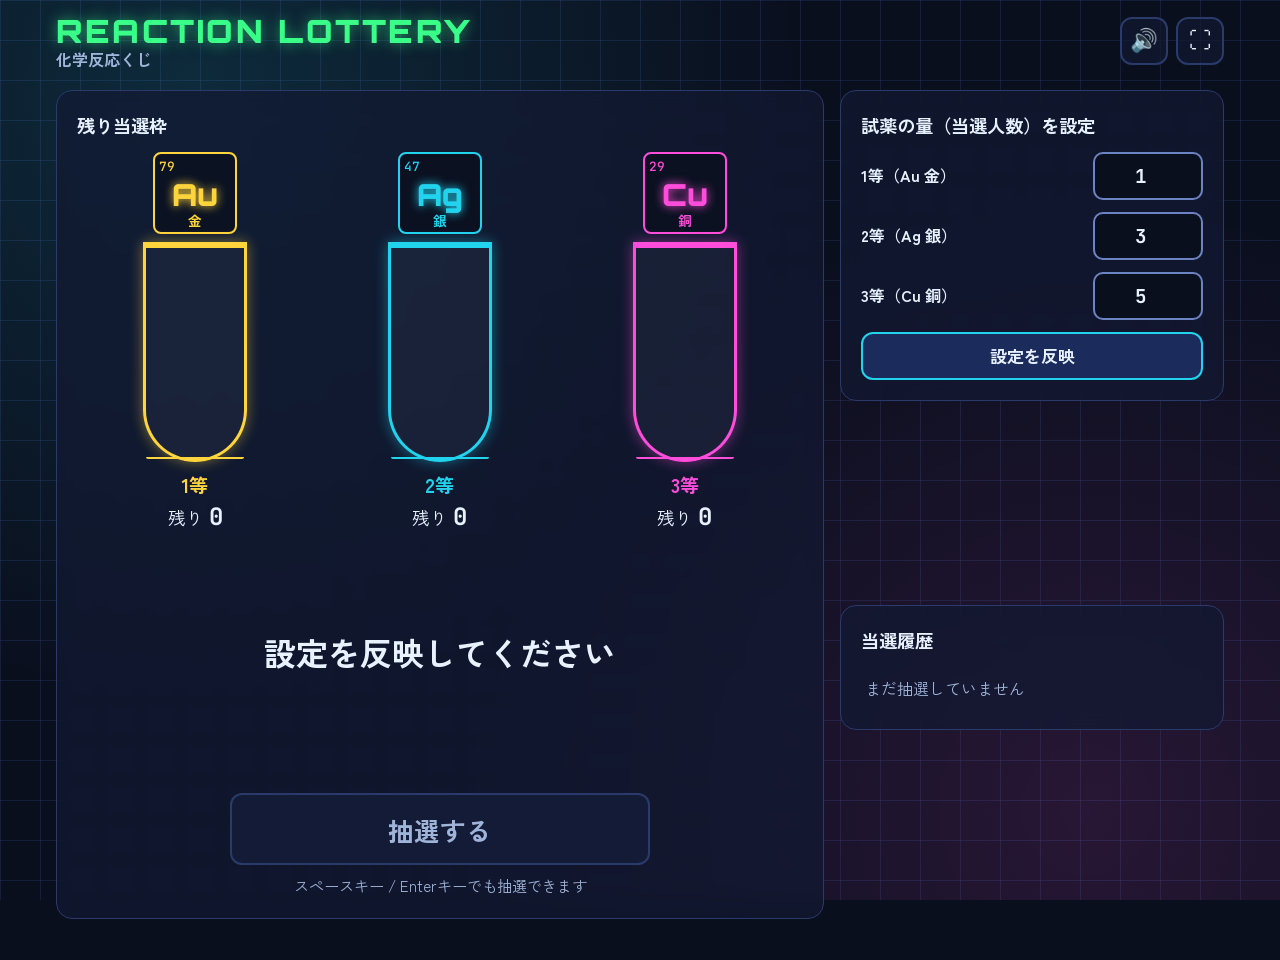
==== lottery-app/index.html @ c06934f8 "Chemical theme: bingo, lottery and quiz apps Co-Authored-By: Claude Opus 5.5 (1M context) <noreply@a" ====
<!DOCTYPE html>
<html lang="ja">
<head>
  <meta charset="UTF-8">
  <meta name="viewport" content="width=device-width, initial-scale=1">
  <title>REACTION LOTTERY | 化学反応くじ</title>
  <link rel="preconnect" href="https://fonts.googleapis.com">
  <link rel="stylesheet" href="https://fonts.googleapis.com/css2?family=JetBrains+Mono:wght@500;700&family=Orbitron:wght@700;900&family=Zen+Kaku+Gothic+New:wght@400;700&display=swap">
  <link rel="stylesheet" href="style.css">
</head>
<body>
  <!-- 背景の泡（CSSのみ） -->
  <div class="bg" aria-hidden="true">
    <span style="left:8%;--s:26px;--d:14s;--w:0s"></span><span style="left:22%;--s:14px;--d:11s;--w:-4s"></span>
    <span style="left:38%;--s:34px;--d:18s;--w:-9s"></span><span style="left:55%;--s:18px;--d:12s;--w:-2s"></span>
    <span style="left:70%;--s:30px;--d:16s;--w:-7s"></span><span style="left:84%;--s:12px;--d:10s;--w:-5s"></span>
    <span style="left:93%;--s:22px;--d:15s;--w:-11s"></span>
  </div>
  <canvas id="fx" aria-hidden="true"></canvas>
  <div id="flash" aria-hidden="true"></div>

  <header class="top">
    <h1><span class="en">REACTION LOTTERY</span><span class="ja">化学反応くじ</span></h1>
    <div class="tools">
      <button type="button" id="muteBtn" class="icon-btn" aria-pressed="false" aria-label="効果音をミュートする">🔊</button>
      <button type="button" id="fsBtn" class="icon-btn" aria-label="全画面表示に切り替える">⛶</button>
    </div>
  </header>

  <main id="main">
    <section class="panel config" aria-labelledby="cfgTitle">
      <h2 id="cfgTitle">試薬の量（当選人数）を設定</h2>
      <div class="row"><label for="firstCount">1等（Au 金）</label><input type="number" id="firstCount" value="1" min="0" inputmode="numeric" aria-describedby="configError"></div>
      <div class="row"><label for="secondCount">2等（Ag 銀）</label><input type="number" id="secondCount" value="3" min="0" inputmode="numeric" aria-describedby="configError"></div>
      <div class="row"><label for="thirdCount">3等（Cu 銅）</label><input type="number" id="thirdCount" value="5" min="0" inputmode="numeric" aria-describedby="configError"></div>
      <div id="configError" class="error" role="alert"></div>
      <button type="button" id="initButton" class="btn">設定を反映</button>
    </section>

    <section class="panel lab" aria-labelledby="labTitle">
      <h2 id="labTitle">残り当選枠</h2>
      <div class="flasks">
        <div class="flask t0" role="group" aria-label="1等 Au 金の試験管">
          <div class="tile"><span class="an">79</span><span class="sym">Au</span><span class="nm">金</span></div>
          <div class="glass"><div class="liquid"></div><div class="mol"></div></div>
          <p class="fname">1等</p><p class="left">残り <b class="cnt">0</b></p>
        </div>
        <div class="flask t1" role="group" aria-label="2等 Ag 銀の試験管">
          <div class="tile"><span class="an">47</span><span class="sym">Ag</span><span class="nm">銀</span></div>
          <div class="glass"><div class="liquid"></div><div class="mol"></div></div>
          <p class="fname">2等</p><p class="left">残り <b class="cnt">0</b></p>
        </div>
        <div class="flask t2" role="group" aria-label="3等 Cu 銅の試験管">
          <div class="tile"><span class="an">29</span><span class="sym">Cu</span><span class="nm">銅</span></div>
          <div class="glass"><div class="liquid"></div><div class="mol"></div></div>
          <p class="fname">3等</p><p class="left">残り <b class="cnt">0</b></p>
        </div>
      </div>

      <div class="stage">
        <div id="shock" aria-hidden="true"></div>
        <div id="result" class="result">設定を反映してください</div>
        <p id="notice" class="notice"></p>
        <button type="button" id="drawButton" class="btn draw" disabled>抽選する</button>
        <p class="hint">スペースキー / Enterキーでも抽選できます</p>
      </div>
    </section>

    <section class="panel history" aria-labelledby="histTitle">
      <h2 id="histTitle">当選履歴</h2>
      <ol id="history"></ol>
    </section>
  </main>

  <div id="announce" class="sr-only" aria-live="polite"></div>
  <script src="app.js"></script>
</body>
</html>
---- lottery-app/style.css ----
:root {
  --bg: #0A0F1E; --panel: rgba(18, 26, 51, 0.72); --border: #2A3B6B;
  --text: #E8F1FF; --muted: #9FB4D9;
  --green: #39FF88; --cyan: #22D3EE; --magenta: #FF4DDB; --amber: #FFC933; --danger: #FF6B6B; --gold: #FFD43D;
  --focus: #FFD43D;
  --f-ui: "Zen Kaku Gothic New", "Hiragino Sans", "Yu Gothic", Meiryo, sans-serif;
  --f-disp: "Orbitron", "Zen Kaku Gothic New", "Hiragino Sans", "Yu Gothic", sans-serif;
  --f-mono: "JetBrains Mono", ui-monospace, Menlo, Consolas, monospace;
}
* { box-sizing: border-box; }
html { overflow-x: hidden; }
body {
  margin: 0; min-height: 100vh; overflow-x: hidden;
  font-family: var(--f-ui); font-size: 16px; line-height: 1.6; color: var(--text);
  background:
    radial-gradient(circle at 15% 10%, rgba(34, 211, 238, .14), transparent 45%),
    radial-gradient(circle at 85% 90%, rgba(255, 77, 219, .12), transparent 45%),
    linear-gradient(rgba(42, 59, 107, .35) 1px, transparent 1px) 0 0 / 40px 40px,
    linear-gradient(90deg, rgba(42, 59, 107, .35) 1px, transparent 1px) 0 0 / 40px 40px,
    var(--bg);
  background-attachment: fixed;
}
:focus-visible { outline: 3px solid var(--focus); outline-offset: 3px; }
.sr-only { position: absolute; width: 1px; height: 1px; overflow: hidden; clip: rect(0 0 0 0); white-space: nowrap; }

/* 背景の泡 */
.bg { position: fixed; inset: 0; overflow: hidden; pointer-events: none; z-index: 0; }
.bg span { position: absolute; bottom: -60px; width: var(--s); height: var(--s); border-radius: 50%;
  border: 1px solid rgba(34, 211, 238, .45); background: rgba(34, 211, 238, .08);
  animation: rise var(--d) linear var(--w) infinite; }
@keyframes rise { to { transform: translateY(-115vh) translateX(30px); opacity: 0; } }

#fx { position: fixed; inset: 0; width: 100%; height: 100%; pointer-events: none; z-index: 50; }
#flash { position: fixed; inset: 0; background: #fff; opacity: 0; pointer-events: none; z-index: 60; }
#flash.go { animation: flash .45s ease-out; }
@keyframes flash { 0% { opacity: .8; } 100% { opacity: 0; } }

.top { position: relative; z-index: 2; display: flex; align-items: center; justify-content: space-between; gap: 12px;
  padding: 12px 16px; max-width: 1200px; margin: 0 auto; }
h1 { margin: 0; display: flex; flex-direction: column; line-height: 1.2; }
h1 .en { font-family: var(--f-disp); font-weight: 900; font-size: clamp(1.2rem, 4vw, 2rem); letter-spacing: .08em; color: var(--green); text-shadow: 0 0 14px rgba(57, 255, 136, .6); }
h1 .ja { font-weight: 700; font-size: 1rem; color: var(--muted); }
.tools { display: flex; gap: 8px; }
.icon-btn { min-width: 48px; min-height: 48px; font-size: 1.4rem; border-radius: 12px; border: 2px solid var(--border);
  background: var(--panel); color: var(--text); cursor: pointer; }
.icon-btn:hover { border-color: var(--cyan); }

main { position: relative; z-index: 2; max-width: 1200px; margin: 0 auto; padding: 8px 16px 40px;
  display: grid; gap: 16px; grid-template-columns: minmax(0, 1fr); }
@media (min-width: 960px) {
  main { grid-template-columns: minmax(0, 2fr) minmax(300px, 1fr); grid-template-areas: "lab config" "lab history"; align-items: start; }
  .lab { grid-area: lab; } .config { grid-area: config; } .history { grid-area: history; }
}
.panel { background: var(--panel); backdrop-filter: blur(10px); -webkit-backdrop-filter: blur(10px);
  border: 1px solid var(--border); border-radius: 16px; padding: 20px; transition: opacity .3s; }
h2 { margin: 0 0 12px; font-size: 1.15rem; font-weight: 700; }

/* 設定 */
.row { display: flex; align-items: center; justify-content: space-between; gap: 12px; margin-bottom: 12px; }
label { font-weight: 700; }
input[type="number"] { width: 110px; min-height: 48px; padding: 6px 10px; font: 700 1.2rem var(--f-mono); font-variant-numeric: tabular-nums;
  text-align: center; color: var(--text); background: var(--bg); border: 2px solid #6C84C4; border-radius: 10px; }
input[aria-invalid="true"] { border-color: var(--danger); }
.error { min-height: 0; color: #FF9A9A; font-weight: 700; }
.error:not(:empty) { margin-bottom: 12px; padding: 10px 12px; border: 2px solid var(--danger); border-radius: 10px; background: rgba(255, 107, 107, .12); }
.error:not(:empty)::before { content: "⚠ エラー: "; }

.btn { min-height: 48px; padding: 10px 24px; font: 700 1.05rem var(--f-ui); color: var(--text); background: #1B2B5C;
  border: 2px solid var(--cyan); border-radius: 12px; cursor: pointer; width: 100%; }
.btn:hover:not(:disabled) { background: #24397a; }
.btn:disabled { color: var(--muted); border-color: var(--border); background: #131b36; cursor: not-allowed; }
.draw { min-height: 72px; font-size: 1.6rem; color: #06210f; background: var(--green); border-color: var(--green);
  box-shadow: 0 0 24px rgba(57, 255, 136, .5); max-width: 420px; }
.draw:hover:not(:disabled) { background: #6dffa8; }
.draw:disabled { box-shadow: none; }

/* 試験管 */
.flasks { display: flex; justify-content: space-around; gap: 8px; flex-wrap: wrap; }
.flask { --c: var(--cyan); width: 140px; text-align: center; transition: opacity .3s; }
.t0 { --c: #FFD43D; } .t1 { --c: #22D3EE; } .t2 { --c: #FF4DDB; }
.tile { position: relative; width: 84px; margin: 0 auto 8px; padding: 4px; border: 2px solid var(--c); border-radius: 8px;
  background: rgba(10, 15, 30, .8); color: var(--c); display: flex; flex-direction: column; align-items: center; line-height: 1.1; }
.tile .an { align-self: flex-start; font: 500 .8rem var(--f-mono); }
.tile .sym { font: 900 1.9rem var(--f-disp); text-shadow: 0 0 10px var(--c); }
.tile .nm { font-size: .85rem; font-weight: 700; }
.glass { position: relative; width: 104px; height: 220px; margin: 0 auto; border: 3px solid var(--c); border-top-width: 6px;
  border-radius: 0 0 52px 52px; background: rgba(255, 255, 255, .04); box-shadow: 0 0 14px color-mix(in srgb, var(--c) 45%, transparent); }
.liquid { position: absolute; left: 0; right: 0; bottom: 0; height: 0; border-radius: 0 0 49px 49px; overflow: hidden;
  background: linear-gradient(color-mix(in srgb, var(--c) 40%, transparent), color-mix(in srgb, var(--c) 22%, transparent));
  border-top: 2px solid var(--c); transition: height .9s ease; }
.mol { position: absolute; left: 6px; right: 6px; bottom: 10px; display: flex; flex-wrap: wrap-reverse; justify-content: center; gap: 4px; align-content: flex-start; }
.bubble { width: 18px; height: 18px; border-radius: 50%; background: radial-gradient(circle at 30% 30%, #fff, var(--c) 55%, transparent 75%);
  box-shadow: 0 0 8px var(--c); animation: bob 2s ease-in-out infinite; }
@keyframes bob { 50% { transform: translateY(-5px); } }
.bubble.pop { animation: pop .65s ease-out forwards; position: relative; z-index: 5; }
@keyframes pop { 60% { transform: translateY(-110px) scale(2); opacity: 1; } 100% { transform: translateY(-130px) scale(3); opacity: 0; } }
.fname { margin: 8px 0 0; font-weight: 700; font-size: 1.2rem; color: var(--c); }
.left { margin: 0; font-size: 1.1rem; }
.cnt { font: 700 1.5rem var(--f-mono); font-variant-numeric: tabular-nums; }
.flask.active .glass { animation: shake .16s linear infinite; box-shadow: 0 0 34px var(--c), inset 0 0 22px var(--c); }
@keyframes shake { 25% { transform: translate(-3px, 1px) rotate(-1.5deg); } 75% { transform: translate(3px, -1px) rotate(1.5deg); } }

/* 演出ステージ */
.stage { position: relative; margin-top: 20px; text-align: center; display: flex; flex-direction: column; align-items: center; gap: 8px; }
.result { --c: var(--text); min-height: clamp(110px, 20vw, 200px); display: flex; align-items: center; justify-content: center;
  font: 900 clamp(2.2rem, 9vw, 6.5rem)/1.2 var(--f-disp); color: var(--c); text-shadow: 0 0 24px var(--c); overflow-wrap: anywhere; }
.result.idle { font-size: clamp(1.3rem, 4vw, 2rem); font-family: var(--f-ui); font-weight: 700; text-shadow: none; }
.result.pop { animation: popin .7s cubic-bezier(.2, 1.6, .4, 1); }
@keyframes popin { 0% { transform: scale(.4); } 60% { transform: scale(1.3); } 100% { transform: scale(1); } }
.result.fade { animation: fadein .3s ease-out; }
@keyframes fadein { from { opacity: 0; } }
#shock { position: absolute; left: 50%; top: 25%; width: 120px; height: 120px; margin: -60px 0 0 -60px; border-radius: 50%;
  border: 6px solid var(--c, #fff); opacity: 0; pointer-events: none; }
#shock.go { animation: shock .9s ease-out; }
@keyframes shock { 0% { transform: scale(.2); opacity: 1; } 100% { transform: scale(7); opacity: 0; } }
.notice { margin: 0; min-height: 1.6em; color: var(--amber); font-weight: 700; }
.hint { margin: 0; color: var(--muted); font-size: .95rem; }
body.quake main { animation: quake .6s linear; }
@keyframes quake { 10% { transform: translate(-8px, 4px); } 30% { transform: translate(7px, -5px); } 50% { transform: translate(-5px, 3px); } 70% { transform: translate(4px, -2px); } 90% { transform: translate(-2px, 1px); } }

/* 抽選中は他をうす暗く */
body.drawing .config, body.drawing .history, body.drawing .flask:not(.active) { opacity: .4; }

/* 履歴 */
#history { list-style: none; margin: 0; padding: 0; max-height: 320px; overflow-y: auto; }
#history li { display: flex; align-items: center; gap: 10px; padding: 8px 4px; border-bottom: 1px solid var(--border); }
#history .no { font: 500 1rem var(--f-mono); color: var(--muted); min-width: 3em; font-variant-numeric: tabular-nums; }
#history .badge { --c: var(--text); font-weight: 700; padding: 2px 10px; border: 2px solid var(--c); border-radius: 999px; color: var(--c); }
#history .empty { color: var(--muted); border: 0; }

@media (max-width: 480px) { .row { flex-wrap: wrap; } .flask { width: 30%; min-width: 104px; } .glass { width: 88px; height: 180px; } }
@media (prefers-reduced-motion: reduce) {
  *, *::before, *::after { animation: none !important; transition: none !important; }
  .result.fade { animation: fadein .3s ease-out !important; }
}
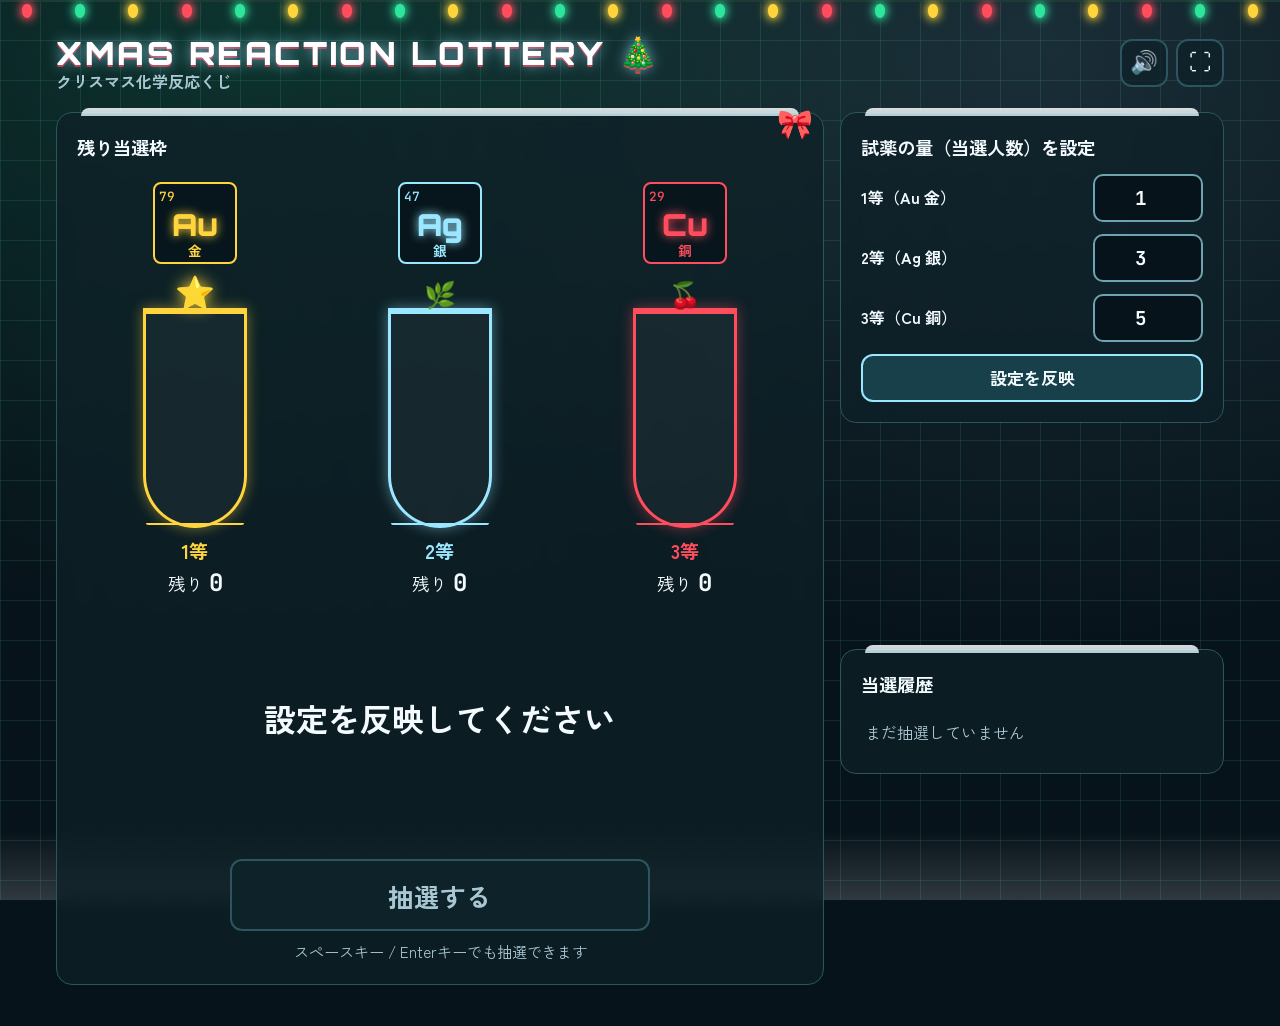
==== commit 9e0a521c: "Christmas edition for bingo, lottery and quiz apps Co-Authored-By: Claude Opus 5.5 (1M context) <nor" ====
--- a/lottery-app/index.html
+++ b/lottery-app/index.html
@@ -3,24 +3,21 @@
 <head>
   <meta charset="UTF-8">
   <meta name="viewport" content="width=device-width, initial-scale=1">
-  <title>REACTION LOTTERY | 化学反応くじ</title>
+  <title>XMAS REACTION LOTTERY | クリスマス化学反応くじ</title>
   <link rel="preconnect" href="https://fonts.googleapis.com">
   <link rel="stylesheet" href="https://fonts.googleapis.com/css2?family=JetBrains+Mono:wght@500;700&family=Orbitron:wght@700;900&family=Zen+Kaku+Gothic+New:wght@400;700&display=swap">
   <link rel="stylesheet" href="style.css">
 </head>
 <body>
   <!-- 背景の泡（CSSのみ） -->
-  <div class="bg" aria-hidden="true">
-    <span style="left:8%;--s:26px;--d:14s;--w:0s"></span><span style="left:22%;--s:14px;--d:11s;--w:-4s"></span>
-    <span style="left:38%;--s:34px;--d:18s;--w:-9s"></span><span style="left:55%;--s:18px;--d:12s;--w:-2s"></span>
-    <span style="left:70%;--s:30px;--d:16s;--w:-7s"></span><span style="left:84%;--s:12px;--d:10s;--w:-5s"></span>
-    <span style="left:93%;--s:22px;--d:15s;--w:-11s"></span>
-  </div>
+  <!-- 背景の雪（CSSのみ） -->
+  <div class="bg" aria-hidden="true"><i style="left:31%;--s:17px;--d:17s;--w:-4s;--x:-13px"></i><i style="left:78%;--s:15px;--d:19s;--w:-18s;--x:-52px"></i><i style="left:78%;--s:8px;--d:16s;--w:-8s;--x:10px"></i><i style="left:30%;--s:11px;--d:20s;--w:-15s;--x:9px"></i><i style="left:71%;--s:15px;--d:15s;--w:-4s;--x:-31px"></i><i style="left:82%;--s:10px;--d:17s;--w:-12s;--x:34px"></i><i style="left:2%;--s:18px;--d:10s;--w:-5s;--x:37px"></i><i style="left:76%;--s:8px;--d:13s;--w:-0s;--x:45px"></i><i style="left:35%;--s:15px;--d:18s;--w:-12s;--x:31px"></i><i style="left:55%;--s:14px;--d:20s;--w:-18s;--x:-4px"></i><i style="left:18%;--s:13px;--d:10s;--w:-1s;--x:-43px"></i><i style="left:64%;--s:11px;--d:13s;--w:-13s;--x:39px"></i><i style="left:81%;--s:12px;--d:15s;--w:-16s;--x:46px"></i><i style="left:50%;--s:17px;--d:14s;--w:-17s;--x:14px"></i><i style="left:53%;--s:17px;--d:12s;--w:-10s;--x:27px"></i><i style="left:4%;--s:12px;--d:18s;--w:-5s;--x:29px"></i><i style="left:42%;--s:16px;--d:18s;--w:-18s;--x:-47px"></i><i style="left:92%;--s:18px;--d:12s;--w:-18s;--x:-26px"></i><i style="left:37%;--s:9px;--d:10s;--w:-15s;--x:49px"></i><i style="left:82%;--s:15px;--d:10s;--w:-11s;--x:42px"></i><i style="left:9%;--s:14px;--d:11s;--w:-0s;--x:-23px"></i><i style="left:55%;--s:20px;--d:15s;--w:-3s;--x:-55px"></i><i style="left:78%;--s:17px;--d:9s;--w:-12s;--x:31px"></i><i style="left:76%;--s:13px;--d:17s;--w:-8s;--x:4px"></i><i style="left:31%;--s:8px;--d:13s;--w:-0s;--x:-51px"></i><i style="left:14%;--s:17px;--d:17s;--w:-1s;--x:-35px"></i><i style="left:53%;--s:12px;--d:18s;--w:-8s;--x:-41px"></i><i style="left:89%;--s:8px;--d:14s;--w:-10s;--x:-14px"></i></div>
+  <div class="garland" aria-hidden="true"><i></i><i></i><i></i><i></i><i></i><i></i><i></i><i></i><i></i><i></i><i></i><i></i><i></i><i></i><i></i><i></i><i></i><i></i><i></i><i></i><i></i><i></i><i></i><i></i></div>
   <canvas id="fx" aria-hidden="true"></canvas>
   <div id="flash" aria-hidden="true"></div>
 
   <header class="top">
-    <h1><span class="en">REACTION LOTTERY</span><span class="ja">化学反応くじ</span></h1>
+    <h1><span class="en">XMAS REACTION LOTTERY <span aria-hidden="true">🎄</span></span><span class="ja">クリスマス化学反応くじ</span></h1>
     <div class="tools">
       <button type="button" id="muteBtn" class="icon-btn" aria-pressed="false" aria-label="効果音をミュートする">🔊</button>
       <button type="button" id="fsBtn" class="icon-btn" aria-label="全画面表示に切り替える">⛶</button>
--- a/lottery-app/style.css
+++ b/lottery-app/style.css
@@ -1,7 +1,7 @@
 :root {
-  --bg: #0A0F1E; --panel: rgba(18, 26, 51, 0.72); --border: #2A3B6B;
-  --text: #E8F1FF; --muted: #9FB4D9;
-  --green: #39FF88; --cyan: #22D3EE; --magenta: #FF4DDB; --amber: #FFC933; --danger: #FF6B6B; --gold: #FFD43D;
+  --bg: #07131A; --panel: rgba(14, 32, 40, 0.72); --border: #2C5560;
+  --text: #F4FBFF; --muted: #A9C7D3;
+  --green: #2EE59D; --ice: #9BE7FF; --cyan: #9BE7FF; --red: #FF4D5E; --magenta: #FF4D5E; --amber: #FFD43D; --snow: #fff; --danger: #FF6B6B; --gold: #FFD43D;
   --focus: #FFD43D;
   --f-ui: "Zen Kaku Gothic New", "Hiragino Sans", "Yu Gothic", Meiryo, sans-serif;
   --f-disp: "Orbitron", "Zen Kaku Gothic New", "Hiragino Sans", "Yu Gothic", sans-serif;
@@ -13,22 +13,31 @@
   margin: 0; min-height: 100vh; overflow-x: hidden;
   font-family: var(--f-ui); font-size: 16px; line-height: 1.6; color: var(--text);
   background:
-    radial-gradient(circle at 15% 10%, rgba(34, 211, 238, .14), transparent 45%),
-    radial-gradient(circle at 85% 90%, rgba(255, 77, 219, .12), transparent 45%),
-    linear-gradient(rgba(42, 59, 107, .35) 1px, transparent 1px) 0 0 / 40px 40px,
-    linear-gradient(90deg, rgba(42, 59, 107, .35) 1px, transparent 1px) 0 0 / 40px 40px,
+    radial-gradient(ellipse at 20% 0%, rgba(46, 229, 157, .16), transparent 50%),
+    radial-gradient(ellipse at 80% 5%, rgba(155, 231, 255, .13), transparent 50%),
+    linear-gradient(0deg, rgba(255, 255, 255, .16), transparent 70px),
+    linear-gradient(rgba(44, 107, 96, .28) 1px, transparent 1px) 0 0 / 40px 40px,
+    linear-gradient(90deg, rgba(44, 107, 96, .28) 1px, transparent 1px) 0 0 / 40px 40px,
     var(--bg);
   background-attachment: fixed;
 }
 :focus-visible { outline: 3px solid var(--focus); outline-offset: 3px; }
 .sr-only { position: absolute; width: 1px; height: 1px; overflow: hidden; clip: rect(0 0 0 0); white-space: nowrap; }
 
-/* 背景の泡 */
+/* 背景の雪（六角の氷の結晶） */
 .bg { position: fixed; inset: 0; overflow: hidden; pointer-events: none; z-index: 0; }
-.bg span { position: absolute; bottom: -60px; width: var(--s); height: var(--s); border-radius: 50%;
-  border: 1px solid rgba(34, 211, 238, .45); background: rgba(34, 211, 238, .08);
-  animation: rise var(--d) linear var(--w) infinite; }
-@keyframes rise { to { transform: translateY(-115vh) translateX(30px); opacity: 0; } }
+.bg i { position: absolute; top: -30px; width: var(--s); height: var(--s); background: #fff; opacity: .5;
+  clip-path: polygon(50% 0, 93% 25%, 93% 75%, 50% 100%, 7% 75%, 7% 25%);
+  animation: fall var(--d) linear var(--w) infinite; }
+@keyframes fall { to { transform: translate(var(--x), 110vh) rotate(180deg); } }
+/* 電飾 */
+.garland { position: fixed; top: 0; left: 0; right: 0; height: 22px; display: flex; justify-content: space-around; pointer-events: none; z-index: 3;
+  border-top: 2px solid #1d3b34; }
+.garland i { width: 10px; height: 14px; margin-top: 2px; border-radius: 50% 50% 55% 55%; background: var(--red); color: var(--red);
+  box-shadow: 0 0 10px 2px currentColor; animation: twinkle 3s ease-in-out infinite; }
+.garland i:nth-child(3n+2) { background: var(--green); color: var(--green); animation-delay: -1s; }
+.garland i:nth-child(3n) { background: var(--gold); color: var(--gold); animation-delay: -2s; }
+@keyframes twinkle { 50% { opacity: .45; } }
 
 #fx { position: fixed; inset: 0; width: 100%; height: 100%; pointer-events: none; z-index: 50; }
 #flash { position: fixed; inset: 0; background: #fff; opacity: 0; pointer-events: none; z-index: 60; }
@@ -36,9 +45,9 @@
 @keyframes flash { 0% { opacity: .8; } 100% { opacity: 0; } }
 
 .top { position: relative; z-index: 2; display: flex; align-items: center; justify-content: space-between; gap: 12px;
-  padding: 12px 16px; max-width: 1200px; margin: 0 auto; }
+  padding: 34px 16px 12px; max-width: 1200px; margin: 0 auto; }
 h1 { margin: 0; display: flex; flex-direction: column; line-height: 1.2; }
-h1 .en { font-family: var(--f-disp); font-weight: 900; font-size: clamp(1.2rem, 4vw, 2rem); letter-spacing: .08em; color: var(--green); text-shadow: 0 0 14px rgba(57, 255, 136, .6); }
+h1 .en { font-family: var(--f-disp); font-weight: 900; font-size: clamp(1.2rem, 4vw, 2rem); letter-spacing: .08em; color: var(--snow); text-shadow: 0 0 14px rgba(155, 231, 255, .7), 0 2px 0 #C0283A; }
 h1 .ja { font-weight: 700; font-size: 1rem; color: var(--muted); }
 .tools { display: flex; gap: 8px; }
 .icon-btn { min-width: 48px; min-height: 48px; font-size: 1.4rem; border-radius: 12px; border: 2px solid var(--border);
@@ -52,48 +61,56 @@
   .lab { grid-area: lab; } .config { grid-area: config; } .history { grid-area: history; }
 }
 .panel { background: var(--panel); backdrop-filter: blur(10px); -webkit-backdrop-filter: blur(10px);
-  border: 1px solid var(--border); border-radius: 16px; padding: 20px; transition: opacity .3s; }
+  border: 1px solid var(--border); border-radius: 16px; padding: 20px; transition: opacity .3s; position: relative; }
+.panel::before { content: ""; position: absolute; left: 24px; right: 24px; top: -5px; height: 8px; border-radius: 8px 8px 0 0;
+  background: linear-gradient(#fff, #cfeaf2); opacity: .85; }
+.lab::after { content: "🎀"; position: absolute; right: 10px; top: -14px; font-size: 1.8rem; }
 h2 { margin: 0 0 12px; font-size: 1.15rem; font-weight: 700; }
 
 /* 設定 */
 .row { display: flex; align-items: center; justify-content: space-between; gap: 12px; margin-bottom: 12px; }
 label { font-weight: 700; }
 input[type="number"] { width: 110px; min-height: 48px; padding: 6px 10px; font: 700 1.2rem var(--f-mono); font-variant-numeric: tabular-nums;
-  text-align: center; color: var(--text); background: var(--bg); border: 2px solid #6C84C4; border-radius: 10px; }
+  text-align: center; color: var(--text); background: var(--bg); border: 2px solid #6FA3B0; border-radius: 10px; }
 input[aria-invalid="true"] { border-color: var(--danger); }
 .error { min-height: 0; color: #FF9A9A; font-weight: 700; }
 .error:not(:empty) { margin-bottom: 12px; padding: 10px 12px; border: 2px solid var(--danger); border-radius: 10px; background: rgba(255, 107, 107, .12); }
 .error:not(:empty)::before { content: "⚠ エラー: "; }
 
-.btn { min-height: 48px; padding: 10px 24px; font: 700 1.05rem var(--f-ui); color: var(--text); background: #1B2B5C;
-  border: 2px solid var(--cyan); border-radius: 12px; cursor: pointer; width: 100%; }
-.btn:hover:not(:disabled) { background: #24397a; }
-.btn:disabled { color: var(--muted); border-color: var(--border); background: #131b36; cursor: not-allowed; }
-.draw { min-height: 72px; font-size: 1.6rem; color: #06210f; background: var(--green); border-color: var(--green);
-  box-shadow: 0 0 24px rgba(57, 255, 136, .5); max-width: 420px; }
-.draw:hover:not(:disabled) { background: #6dffa8; }
+.btn { min-height: 48px; padding: 10px 24px; font: 700 1.05rem var(--f-ui); color: var(--text); background: #17404a;
+  border: 2px solid var(--ice); border-radius: 12px; cursor: pointer; width: 100%; }
+.btn:hover:not(:disabled) { background: #1f5663; }
+.btn:disabled { color: var(--muted); border-color: var(--border); background: #0d2229; cursor: not-allowed; }
+.draw { min-height: 72px; font-size: 1.6rem; color: #fff; background: #D42B3C; border-color: #FF8A95;
+  box-shadow: 0 0 24px rgba(255, 77, 94, .5); max-width: 420px; }
+.draw:hover:not(:disabled) { background: #E0303F; }
 .draw:disabled { box-shadow: none; }
 
 /* 試験管 */
-.flasks { display: flex; justify-content: space-around; gap: 8px; flex-wrap: wrap; }
+.flasks { padding-top: 8px; display: flex; justify-content: space-around; gap: 8px; flex-wrap: wrap; }
 .flask { --c: var(--cyan); width: 140px; text-align: center; transition: opacity .3s; }
-.t0 { --c: #FFD43D; } .t1 { --c: #22D3EE; } .t2 { --c: #FF4DDB; }
-.tile { position: relative; width: 84px; margin: 0 auto 8px; padding: 4px; border: 2px solid var(--c); border-radius: 8px;
-  background: rgba(10, 15, 30, .8); color: var(--c); display: flex; flex-direction: column; align-items: center; line-height: 1.1; }
+.t0 { --c: #FFD43D; } .t1 { --c: #9BE7FF; } .t2 { --c: #FF4D5E; }
+.tile { position: relative; width: 84px; margin: 0 auto 44px; padding: 4px; border: 2px solid var(--c); border-radius: 8px;
+  background: rgba(7, 19, 26, .8); color: var(--c); display: flex; flex-direction: column; align-items: center; line-height: 1.1; }
 .tile .an { align-self: flex-start; font: 500 .8rem var(--f-mono); }
 .tile .sym { font: 900 1.9rem var(--f-disp); text-shadow: 0 0 10px var(--c); }
 .tile .nm { font-size: .85rem; font-weight: 700; }
 .glass { position: relative; width: 104px; height: 220px; margin: 0 auto; border: 3px solid var(--c); border-top-width: 6px;
   border-radius: 0 0 52px 52px; background: rgba(255, 255, 255, .04); box-shadow: 0 0 14px color-mix(in srgb, var(--c) 45%, transparent); }
+.glass::before { content: "🎀"; position: absolute; left: 50%; top: -34px; translate: -50% 0; font-size: 1.6rem; line-height: 1; }
+.t1 .glass::before { content: "🌿"; }
+.t2 .glass::before { content: "🍒"; }
+.t0 .glass::before { content: "⭐"; top: -40px; font-size: 2rem; filter: drop-shadow(0 0 8px #FFD43D); }
 .liquid { position: absolute; left: 0; right: 0; bottom: 0; height: 0; border-radius: 0 0 49px 49px; overflow: hidden;
   background: linear-gradient(color-mix(in srgb, var(--c) 40%, transparent), color-mix(in srgb, var(--c) 22%, transparent));
   border-top: 2px solid var(--c); transition: height .9s ease; }
 .mol { position: absolute; left: 6px; right: 6px; bottom: 10px; display: flex; flex-wrap: wrap-reverse; justify-content: center; gap: 4px; align-content: flex-start; }
-.bubble { width: 18px; height: 18px; border-radius: 50%; background: radial-gradient(circle at 30% 30%, #fff, var(--c) 55%, transparent 75%);
+.bubble { width: 18px; height: 18px; border-radius: 50%; background: radial-gradient(circle at 30% 30%, #fff, var(--c) 55%, color-mix(in srgb, var(--c) 50%, #000) 100%);
   box-shadow: 0 0 8px var(--c); animation: bob 2s ease-in-out infinite; }
 @keyframes bob { 50% { transform: translateY(-5px); } }
 .bubble.pop { animation: pop .65s ease-out forwards; position: relative; z-index: 5; }
 @keyframes pop { 60% { transform: translateY(-110px) scale(2); opacity: 1; } 100% { transform: translateY(-130px) scale(3); opacity: 0; } }
+.t1 .bubble { background: radial-gradient(circle at 35% 35%, #fff, #dff6ff 60%, #9BE7FF); }
 .fname { margin: 8px 0 0; font-weight: 700; font-size: 1.2rem; color: var(--c); }
 .left { margin: 0; font-size: 1.1rem; }
 .cnt { font: 700 1.5rem var(--f-mono); font-variant-numeric: tabular-nums; }
@@ -113,7 +130,7 @@
   border: 6px solid var(--c, #fff); opacity: 0; pointer-events: none; }
 #shock.go { animation: shock .9s ease-out; }
 @keyframes shock { 0% { transform: scale(.2); opacity: 1; } 100% { transform: scale(7); opacity: 0; } }
-.notice { margin: 0; min-height: 1.6em; color: var(--amber); font-weight: 700; }
+.notice { margin: 0; min-height: 1.6em; color: var(--gold); font-weight: 700; }
 .hint { margin: 0; color: var(--muted); font-size: .95rem; }
 body.quake main { animation: quake .6s linear; }
 @keyframes quake { 10% { transform: translate(-8px, 4px); } 30% { transform: translate(7px, -5px); } 50% { transform: translate(-5px, 3px); } 70% { transform: translate(4px, -2px); } 90% { transform: translate(-2px, 1px); } }
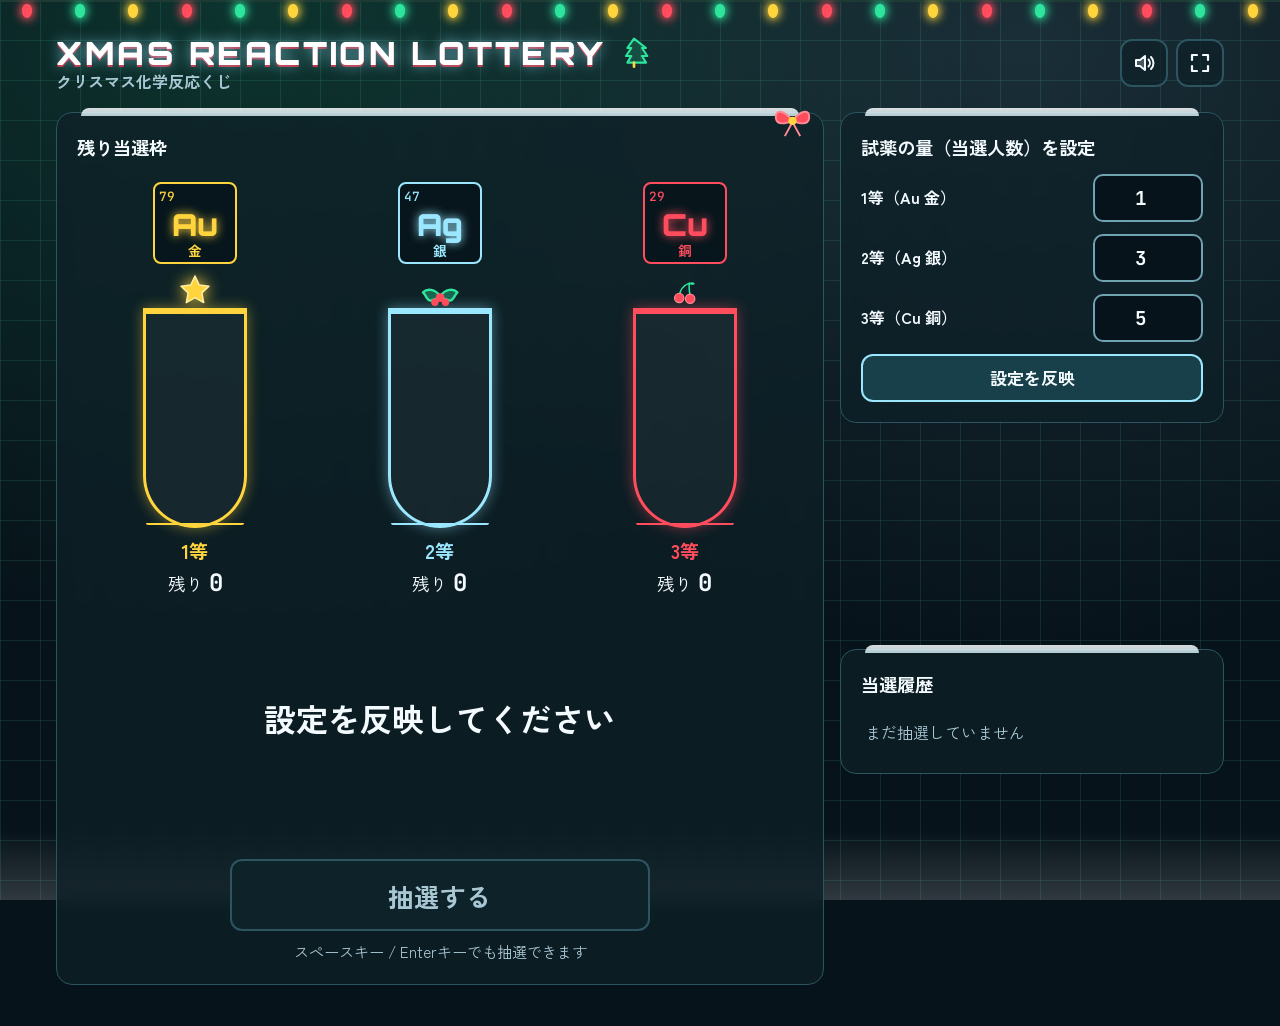
==== commit 694f9136: "Windows portability: SVG icons instead of emoji, bundled fonts; bigger bingo bow - Replace emoji/pla" ====
--- a/lottery-app/index.html
+++ b/lottery-app/index.html
@@ -5,7 +5,7 @@
   <meta name="viewport" content="width=device-width, initial-scale=1">
   <title>XMAS REACTION LOTTERY | クリスマス化学反応くじ</title>
   <link rel="preconnect" href="https://fonts.googleapis.com">
-  <link rel="stylesheet" href="https://fonts.googleapis.com/css2?family=JetBrains+Mono:wght@500;700&family=Orbitron:wght@700;900&family=Zen+Kaku+Gothic+New:wght@400;700&display=swap">
+  <link rel="stylesheet" href="https://fonts.googleapis.com/css2?family=Zen+Kaku+Gothic+New:wght@400;700&display=swap">
   <link rel="stylesheet" href="style.css">
 </head>
 <body>
@@ -17,10 +17,10 @@
   <div id="flash" aria-hidden="true"></div>
 
   <header class="top">
-    <h1><span class="en">XMAS REACTION LOTTERY <span aria-hidden="true">🎄</span></span><span class="ja">クリスマス化学反応くじ</span></h1>
+    <h1><span class="en">XMAS REACTION LOTTERY <svg class="ico-tree" viewBox="0 0 24 24" width="1em" height="1em" fill="none" stroke-linejoin="round" stroke-linecap="round" aria-hidden="true" focusable="false"><path d="M12 2l-5 7h3l-4 6h4l-3 5h14l-3-5h4l-4-6h3z" stroke="#2EE59D" stroke-width="1.6" fill="rgba(46,229,157,.18)"/><path d="M12 20v3" stroke="#FFD43D" stroke-width="2"/></svg></span><span class="ja">クリスマス化学反応くじ</span></h1>
     <div class="tools">
-      <button type="button" id="muteBtn" class="icon-btn" aria-pressed="false" aria-label="効果音をミュートする">🔊</button>
-      <button type="button" id="fsBtn" class="icon-btn" aria-label="全画面表示に切り替える">⛶</button>
+      <button type="button" id="muteBtn" class="icon-btn" aria-pressed="false" aria-label="効果音をミュートする"><svg class="on" viewBox="0 0 24 24" width="24" height="24" fill="none" stroke="currentColor" stroke-width="2" stroke-linecap="round" stroke-linejoin="round" aria-hidden="true" focusable="false"><path d="M4 9v6h4l5 4V5L8 9z" fill="currentColor" fill-opacity=".25"/><path d="M16.5 8.5a5 5 0 010 7M19 6a8.5 8.5 0 010 12"/></svg><svg class="off" viewBox="0 0 24 24" width="24" height="24" fill="none" stroke="currentColor" stroke-width="2" stroke-linecap="round" stroke-linejoin="round" aria-hidden="true" focusable="false" hidden><path d="M4 9v6h4l5 4V5L8 9z" fill="currentColor" fill-opacity=".25"/><path d="M17 9l5 6M22 9l-5 6"/></svg></button>
+      <button type="button" id="fsBtn" class="icon-btn" aria-label="全画面表示に切り替える"><svg viewBox="0 0 24 24" width="24" height="24" fill="none" stroke="currentColor" stroke-width="2.2" stroke-linecap="round" stroke-linejoin="round" aria-hidden="true" focusable="false"><path d="M4 9V4h5M15 4h5v5M20 15v5h-5M9 20H4v-5"/></svg></button>
     </div>
   </header>
 
--- a/lottery-app/style.css
+++ b/lottery-app/style.css
@@ -1,10 +1,20 @@
+/* 英数字フォントは同梱（オフラインでも同じ見た目） */
+@font-face { font-family: "Orbitron"; font-weight: 700; font-display: swap; src: url("fonts/orbitron-latin-700-normal.woff2") format("woff2"); }
+@font-face { font-family: "Orbitron"; font-weight: 900; font-display: swap; src: url("fonts/orbitron-latin-900-normal.woff2") format("woff2"); }
+@font-face { font-family: "JetBrains Mono"; font-weight: 500; font-display: swap; src: url("fonts/jetbrains-mono-latin-500-normal.woff2") format("woff2"); }
+@font-face { font-family: "JetBrains Mono"; font-weight: 700; font-display: swap; src: url("fonts/jetbrains-mono-latin-700-normal.woff2") format("woff2"); }
+@font-face { font-family: "JetBrains Mono"; font-weight: 800; font-display: swap; src: url("fonts/jetbrains-mono-latin-800-normal.woff2") format("woff2"); }
 :root {
   --bg: #07131A; --panel: rgba(14, 32, 40, 0.72); --border: #2C5560;
   --text: #F4FBFF; --muted: #A9C7D3;
   --green: #2EE59D; --ice: #9BE7FF; --cyan: #9BE7FF; --red: #FF4D5E; --magenta: #FF4D5E; --amber: #FFD43D; --snow: #fff; --danger: #FF6B6B; --gold: #FFD43D;
   --focus: #FFD43D;
-  --f-ui: "Zen Kaku Gothic New", "Hiragino Sans", "Yu Gothic", Meiryo, sans-serif;
-  --f-disp: "Orbitron", "Zen Kaku Gothic New", "Hiragino Sans", "Yu Gothic", sans-serif;
+  --i-bow: url("data:image/svg+xml,%3Csvg xmlns='http://www.w3.org/2000/svg' viewBox='0 0 32 32'%3E%3Cpath d='M16 17C9 8 2 8 3 15c1 6 8 4 13 2zM16 17c7-9 14-9 13-2-1 6-8 4-13 2zM16 18l-6 11M16 18l6 11' fill='%23FF4D5E' stroke='%23FF8A95' stroke-width='1.5' stroke-linejoin='round'/%3E%3Ccircle cx='16' cy='17' r='3.2' fill='%23FFD43D'/%3E%3C/svg%3E");
+  --i-star: url("data:image/svg+xml,%3Csvg xmlns='http://www.w3.org/2000/svg' viewBox='0 0 32 32'%3E%3Cpath d='M16 2l4.2 9 9.8 1.2-7.2 6.7 1.9 9.7L16 23.600 7.300 28.600l1.900-9.700L2 12.200 11.800 11z' fill='%23FFD43D' stroke='%23FFF1A8' stroke-width='1.5' stroke-linejoin='round'/%3E%3C/svg%3E");
+  --i-holly: url("data:image/svg+xml,%3Csvg xmlns='http://www.w3.org/2000/svg' viewBox='0 0 32 32'%3E%3Cpath d='M16 20C12 14 6 14 3 17c3 3 3 7 7 6 2-1 3 0 6-3zM16 20c4-6 10-6 13-3-3 3-3 7-7 6-2-1-3 0-6-3z' fill='%232EE59D' fill-opacity='.35' stroke='%232EE59D' stroke-width='1.8' stroke-linejoin='round'/%3E%3Ccircle cx='16' cy='21' r='3.300' fill='%23FF4D5E'/%3E%3Ccircle cx='12' cy='24.500' r='2.800' fill='%23FF4D5E'/%3E%3Ccircle cx='20' cy='24.500' r='2.800' fill='%23FF4D5E'/%3E%3C/svg%3E");
+  --i-cherry: url("data:image/svg+xml,%3Csvg xmlns='http://www.w3.org/2000/svg' viewBox='0 0 32 32'%3E%3Cpath d='M9 21C10 12 14 7 22 4M23 22C22 14 21 9 22 4' fill='none' stroke='%232EE59D' stroke-width='2' stroke-linecap='round'/%3E%3Cpath d='M22 4c3-2 6-1 7 1-3 2-6 1-7-1z' fill='%232EE59D'/%3E%3Ccircle cx='9' cy='23' r='6' fill='%23FF4D5E' stroke='%23FF8A95' stroke-width='1.500'/%3E%3Ccircle cx='23' cy='24' r='6' fill='%23FF4D5E' stroke='%23FF8A95' stroke-width='1.500'/%3E%3C/svg%3E");
+  --f-ui: "Zen Kaku Gothic New", "Hiragino Sans", "BIZ UDPGothic", "Yu Gothic UI", "Yu Gothic", Meiryo, sans-serif;
+  --f-disp: "Orbitron", "Zen Kaku Gothic New", "Hiragino Sans", "BIZ UDPGothic", "Yu Gothic UI", "Yu Gothic", sans-serif;
   --f-mono: "JetBrains Mono", ui-monospace, Menlo, Consolas, monospace;
 }
 * { box-sizing: border-box; }
@@ -64,7 +74,10 @@
   border: 1px solid var(--border); border-radius: 16px; padding: 20px; transition: opacity .3s; position: relative; }
 .panel::before { content: ""; position: absolute; left: 24px; right: 24px; top: -5px; height: 8px; border-radius: 8px 8px 0 0;
   background: linear-gradient(#fff, #cfeaf2); opacity: .85; }
-.lab::after { content: "🎀"; position: absolute; right: 10px; top: -14px; font-size: 1.8rem; }
+.lab::after { content: ""; position: absolute; right: 10px; top: -14px; width: 2.6rem; height: 2.6rem; background: var(--i-bow) center/contain no-repeat; }
+h1 .ico-tree { width: 1em; height: 1em; vertical-align: -.1em; }
+.icon-btn { display: inline-flex; align-items: center; justify-content: center; }
+.icon-btn svg[hidden] { display: none; }
 h2 { margin: 0 0 12px; font-size: 1.15rem; font-weight: 700; }
 
 /* 設定 */
@@ -75,7 +88,7 @@
 input[aria-invalid="true"] { border-color: var(--danger); }
 .error { min-height: 0; color: #FF9A9A; font-weight: 700; }
 .error:not(:empty) { margin-bottom: 12px; padding: 10px 12px; border: 2px solid var(--danger); border-radius: 10px; background: rgba(255, 107, 107, .12); }
-.error:not(:empty)::before { content: "⚠ エラー: "; }
+.error:not(:empty)::before { content: "! エラー: "; }
 
 .btn { min-height: 48px; padding: 10px 24px; font: 700 1.05rem var(--f-ui); color: var(--text); background: #17404a;
   border: 2px solid var(--ice); border-radius: 12px; cursor: pointer; width: 100%; }
@@ -97,10 +110,10 @@
 .tile .nm { font-size: .85rem; font-weight: 700; }
 .glass { position: relative; width: 104px; height: 220px; margin: 0 auto; border: 3px solid var(--c); border-top-width: 6px;
   border-radius: 0 0 52px 52px; background: rgba(255, 255, 255, .04); box-shadow: 0 0 14px color-mix(in srgb, var(--c) 45%, transparent); }
-.glass::before { content: "🎀"; position: absolute; left: 50%; top: -34px; translate: -50% 0; font-size: 1.6rem; line-height: 1; }
-.t1 .glass::before { content: "🌿"; }
-.t2 .glass::before { content: "🍒"; }
-.t0 .glass::before { content: "⭐"; top: -40px; font-size: 2rem; filter: drop-shadow(0 0 8px #FFD43D); }
+.glass::before { content: ""; position: absolute; left: 50%; top: -34px; translate: -50% 0; width: 1.6rem; height: 1.6rem; background: var(--i-bow) center/contain no-repeat; }
+.t1 .glass::before { background-image: var(--i-holly); width: 2.6rem; height: 2.6rem; top: -44px; }
+.t2 .glass::before { background-image: var(--i-cherry); }
+.t0 .glass::before { background-image: var(--i-star); top: -40px; width: 2rem; height: 2rem; filter: drop-shadow(0 0 8px #FFD43D); }
 .liquid { position: absolute; left: 0; right: 0; bottom: 0; height: 0; border-radius: 0 0 49px 49px; overflow: hidden;
   background: linear-gradient(color-mix(in srgb, var(--c) 40%, transparent), color-mix(in srgb, var(--c) 22%, transparent));
   border-top: 2px solid var(--c); transition: height .9s ease; }
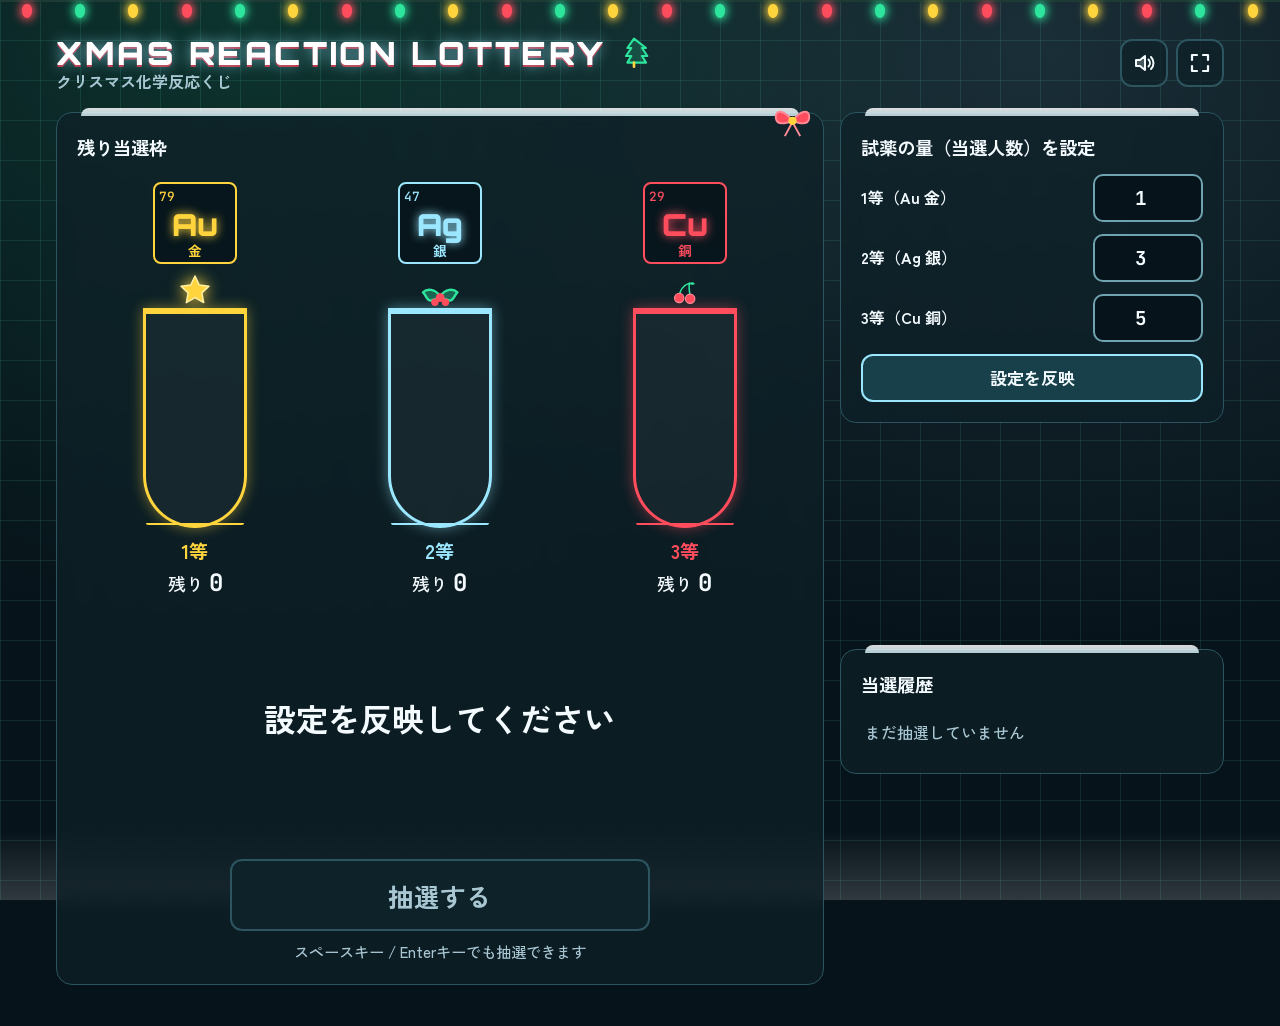
==== commit a0295de7: "Run fully offline: bundle Zen Kaku Gothic New, drop Google Fonts Co-Authored-By: Claude Opus 5.5 (1M" ====
--- a/lottery-app/index.html
+++ b/lottery-app/index.html
@@ -4,8 +4,7 @@
   <meta charset="UTF-8">
   <meta name="viewport" content="width=device-width, initial-scale=1">
   <title>XMAS REACTION LOTTERY | クリスマス化学反応くじ</title>
-  <link rel="preconnect" href="https://fonts.googleapis.com">
-  <link rel="stylesheet" href="https://fonts.googleapis.com/css2?family=Zen+Kaku+Gothic+New:wght@400;700&display=swap">
+  <link rel="stylesheet" href="../fonts/zen-kaku-gothic-new.css">
   <link rel="stylesheet" href="style.css">
 </head>
 <body>
--- a/fonts/zen-kaku-gothic-new.css
+++ b/fonts/zen-kaku-gothic-new.css
@@ -0,0 +1,3628 @@
+/* Zen Kaku Gothic New (SIL OFL) — オフライン用に同梱。unicode-range で必要な分だけ読み込まれる */
+/* zen-kaku-gothic-new-[2]-500-normal */
+@font-face {
+  font-family: 'Zen Kaku Gothic New';
+  font-style: normal;
+  font-display: swap;
+  font-weight: 500;
+  src: url(zen-kaku-gothic-new/zen-kaku-gothic-new-2-500-normal.woff2) format('woff2');
+  unicode-range: U+ffd7,U+ffda-ffdc,U+ffe0-ffe2,U+ffe4,U+ffe6,U+ffe8-ffee,U+1f100-1f10c,U+1f110-1f16c,U+1f170-1f1ac,U+1f200-1f202,U+1f210-1f234;
+}
+
+/* zen-kaku-gothic-new-[3]-500-normal */
+@font-face {
+  font-family: 'Zen Kaku Gothic New';
+  font-style: normal;
+  font-display: swap;
+  font-weight: 500;
+  src: url(zen-kaku-gothic-new/zen-kaku-gothic-new-3-500-normal.woff2) format('woff2');
+  unicode-range: U+fa10,U+fa12-fa6d,U+fb00-fb04,U+fe10-fe19,U+fe30-fe42,U+fe44-fe52,U+fe54-fe66,U+fe68-fe6b,U+ff02,U+ff04,U+ff07,U+ff51,U+ff5b,U+ff5d,U+ff5f-ff60,U+ff66,U+ff69,U+ff87,U+ffa1-ffbe,U+ffc2-ffc7,U+ffca-ffcf,U+ffd2-ffd6;
+}
+
+/* zen-kaku-gothic-new-[4]-500-normal */
+@font-face {
+  font-family: 'Zen Kaku Gothic New';
+  font-style: normal;
+  font-display: swap;
+  font-weight: 500;
+  src: url(zen-kaku-gothic-new/zen-kaku-gothic-new-4-500-normal.woff2) format('woff2');
+  unicode-range: U+f92d-f959,U+f95b-f9f2,U+f9f4-fa0b,U+fa0e-fa0f;
+}
+
+/* zen-kaku-gothic-new-[5]-500-normal */
+@font-face {
+  font-family: 'Zen Kaku Gothic New';
+  font-style: normal;
+  font-display: swap;
+  font-weight: 500;
+  src: url(zen-kaku-gothic-new/zen-kaku-gothic-new-5-500-normal.woff2) format('woff2');
+  unicode-range: U+9e8b-9e8c,U+9e8e-9e8f,U+9e91-9e92,U+9e95-9e96,U+9e98,U+9e9b,U+9e9d-9e9e,U+9ea4-9ea5,U+9ea8-9eaa,U+9eac-9eb0,U+9eb3-9eb5,U+9eb8,U+9ebc-9ebf,U+9ec3,U+9ec6,U+9ec8,U+9ecb-9ecd,U+9ecf-9ed1,U+9ed4-9ed5,U+9ed8,U+9edb-9ee0,U+9ee4-9ee5,U+9ee7-9ee8,U+9eec-9ef2,U+9ef4-9ef9,U+9efb-9eff,U+9f02-9f03,U+9f07-9f09,U+9f0e-9f12,U+9f14-9f17,U+9f19-9f1b,U+9f1f-9f22,U+9f26,U+9f2a-9f2c,U+9f2f,U+9f31-9f32,U+9f34,U+9f37,U+9f39-9f3a,U+9f3c-9f3f,U+9f41,U+9f43-9f47,U+9f4a,U+9f4e-9f50,U+9f52-9f58,U+9f5a,U+9f5d-9f61,U+9f63,U+9f66-9f6a,U+9f6c-9f73,U+9f75-9f77,U+9f7a,U+9f7d,U+9f7f,U+9f8f-9f92,U+9f94-9f97,U+9f99,U+9f9c-9fa3,U+9fa5,U+9fb4,U+9fbc-9fc2,U+9fc4,U+9fc6,U+9fcc,U+f900-f92c;
+}
+
+/* zen-kaku-gothic-new-[6]-500-normal */
+@font-face {
+  font-family: 'Zen Kaku Gothic New';
+  font-style: normal;
+  font-display: swap;
+  font-weight: 500;
+  src: url(zen-kaku-gothic-new/zen-kaku-gothic-new-6-500-normal.woff2) format('woff2');
+  unicode-range: U+9c3e,U+9c41,U+9c43-9c4a,U+9c4e-9c50,U+9c52-9c54,U+9c56,U+9c58,U+9c5a-9c61,U+9c63,U+9c65,U+9c67-9c6b,U+9c6d-9c6e,U+9c70,U+9c72,U+9c75-9c78,U+9c7a-9c7c,U+9ce6-9ce7,U+9ceb-9cec,U+9cf0,U+9cf2,U+9cf6-9cf7,U+9cf9,U+9d02-9d03,U+9d06-9d09,U+9d0b,U+9d0e,U+9d11-9d12,U+9d15,U+9d17-9d18,U+9d1b-9d1f,U+9d23,U+9d26,U+9d2a-9d2c,U+9d2f-9d30,U+9d32-9d34,U+9d3a,U+9d3c-9d3f,U+9d41-9d48,U+9d4a,U+9d50-9d54,U+9d59,U+9d5d-9d65,U+9d69-9d6c,U+9d6f-9d70,U+9d72-9d73,U+9d76-9d77,U+9d7a-9d7c,U+9d7e,U+9d83-9d84,U+9d86-9d87,U+9d89-9d8a,U+9d8d-9d8e,U+9d92-9d93,U+9d95-9d9a,U+9da1,U+9da4,U+9da9-9dac,U+9dae,U+9db1-9db2,U+9db5,U+9db8-9dbd,U+9dbf-9dc4,U+9dc6-9dc7,U+9dc9-9dca,U+9dcf,U+9dd3-9dd7,U+9dd9-9dda,U+9dde-9de0,U+9de3,U+9de5-9de7,U+9de9,U+9deb,U+9ded-9df0,U+9df3-9df4,U+9df8,U+9dfd-9dfe,U+9e02,U+9e07,U+9e0a,U+9e0d-9e0e,U+9e10-9e12,U+9e15-9e16,U+9e19-9e1f,U+9e75,U+9e79-9e7d,U+9e80-9e85,U+9e87-9e88;
+}
+
+/* zen-kaku-gothic-new-[7]-500-normal */
+@font-face {
+  font-family: 'Zen Kaku Gothic New';
+  font-style: normal;
+  font-display: swap;
+  font-weight: 500;
+  src: url(zen-kaku-gothic-new/zen-kaku-gothic-new-7-500-normal.woff2) format('woff2');
+  unicode-range: U+9ae5-9ae7,U+9ae9,U+9aeb-9aec,U+9aee-9aef,U+9af1-9af5,U+9af7,U+9af9-9afb,U+9afd,U+9aff-9b06,U+9b08-9b09,U+9b0b-9b0e,U+9b10,U+9b12,U+9b16,U+9b18-9b1d,U+9b1f-9b20,U+9b22-9b23,U+9b25-9b2f,U+9b32-9b35,U+9b37,U+9b39-9b3b,U+9b3d,U+9b43-9b44,U+9b48,U+9b4b-9b4f,U+9b51,U+9b55-9b58,U+9b5b,U+9b5e,U+9b61,U+9b63,U+9b65-9b66,U+9b68,U+9b6a-9b6f,U+9b72-9b79,U+9b7f-9b80,U+9b83-9b87,U+9b89-9b8b,U+9b8d,U+9b8f-9b94,U+9b96-9b97,U+9b9a,U+9b9d-9ba0,U+9ba6-9ba7,U+9ba9-9baa,U+9bac,U+9bb0-9bb2,U+9bb4,U+9bb7-9bb9,U+9bbb-9bbc,U+9bbe-9bc1,U+9bc6-9bc8,U+9bca,U+9bce-9bd2,U+9bd4,U+9bd7-9bd8,U+9bdd,U+9bdf,U+9be1-9be5,U+9be7,U+9bea-9beb,U+9bee-9bf3,U+9bf5,U+9bf7-9bfa,U+9bfd,U+9bff-9c00,U+9c02,U+9c04,U+9c06,U+9c08-9c0d,U+9c0f-9c16,U+9c18-9c1e,U+9c21-9c2a,U+9c2d-9c32,U+9c35-9c37,U+9c39-9c3a,U+9c3d;
+}
+
+/* zen-kaku-gothic-new-[8]-500-normal */
+@font-face {
+  font-family: 'Zen Kaku Gothic New';
+  font-style: normal;
+  font-display: swap;
+  font-weight: 500;
+  src: url(zen-kaku-gothic-new/zen-kaku-gothic-new-8-500-normal.woff2) format('woff2');
+  unicode-range: U+98eb,U+98ed-98ee,U+98f0-98f1,U+98f3,U+98f6,U+9902,U+9907-9909,U+9911-9912,U+9914-9918,U+991a-9922,U+9924,U+9926-9927,U+992b-992c,U+992e,U+9931-9935,U+9939-993e,U+9940-9942,U+9945-9949,U+994b-994e,U+9950-9952,U+9954-9955,U+9958-9959,U+995b-995c,U+995e-9960,U+9963,U+9997-9998,U+999b,U+999d-999f,U+99a3,U+99a5-99a6,U+99a8,U+99ad-99ae,U+99b0-99b2,U+99b5,U+99b9-99ba,U+99bc-99bd,U+99bf,U+99c1,U+99c3,U+99c8-99c9,U+99d1,U+99d3-99d5,U+99d8-99df,U+99e1-99e2,U+99e7,U+99ea-99ee,U+99f0-99f2,U+99f4-99f5,U+99f8-99f9,U+99fb-99fe,U+9a01-9a05,U+9a08,U+9a0a-9a0c,U+9a0f-9a11,U+9a16,U+9a1a,U+9a1e,U+9a20,U+9a22-9a24,U+9a27,U+9a2b,U+9a2d-9a2e,U+9a31,U+9a33,U+9a35-9a38,U+9a3e,U+9a40-9a45,U+9a47,U+9a4a-9a4e,U+9a51-9a52,U+9a54-9a58,U+9a5b,U+9a5d,U+9a5f,U+9a62,U+9a64-9a65,U+9a69-9a6c,U+9aaa,U+9aac-9ab0,U+9ab2,U+9ab4-9ab7,U+9ab9,U+9abb-9ac1,U+9ac3,U+9ac6,U+9ac8,U+9ace-9ad3,U+9ad5-9ad7,U+9adb-9adc,U+9ade-9ae0,U+9ae2-9ae4;
+}
+
+/* zen-kaku-gothic-new-[9]-500-normal */
+@font-face {
+  font-family: 'Zen Kaku Gothic New';
+  font-style: normal;
+  font-display: swap;
+  font-weight: 500;
+  src: url(zen-kaku-gothic-new/zen-kaku-gothic-new-9-500-normal.woff2) format('woff2');
+  unicode-range: U+971d,U+9721-9724,U+9728,U+972a,U+9730-9731,U+9733,U+9736,U+9738-9739,U+973b,U+973d-973e,U+9741-9744,U+9746-974a,U+974d-974f,U+9751,U+9755,U+9757-9758,U+975a-975c,U+9760-9761,U+9763-9764,U+9766-9768,U+976a-976b,U+976e,U+9771,U+9773,U+9776-977d,U+977f-9781,U+9785-9786,U+9789,U+978b,U+978f-9790,U+9795-9797,U+9799-979a,U+979c,U+979e-97a0,U+97a2-97a3,U+97a6,U+97a8,U+97ab-97ac,U+97ae,U+97b1-97b6,U+97b8-97ba,U+97bc,U+97be-97bf,U+97c1,U+97c3-97ce,U+97d0-97d1,U+97d4,U+97d7-97d9,U+97db-97de,U+97e0-97e1,U+97e4,U+97e6,U+97ed-97ef,U+97f1-97f2,U+97f4-97f8,U+97fa,U+9804,U+9807,U+980a,U+980c-980f,U+9814,U+9816-9817,U+9819-981a,U+981c,U+981e,U+9820-9821,U+9823-9826,U+982b,U+982e-9830,U+9832-9835,U+9837,U+9839,U+983d-983e,U+9844,U+9846-9847,U+984a-984b,U+984f,U+9851-9853,U+9856-9857,U+9859-985b,U+9862-9863,U+9865-9866,U+986a-986c,U+986f-9871,U+9873-9875,U+98aa-98ab,U+98ad-98ae,U+98b0-98b1,U+98b4,U+98b6-98b8,U+98ba-98bc,U+98bf,U+98c2-98c8,U+98cb-98cc,U+98ce,U+98dc,U+98de,U+98e0-98e1,U+98e3,U+98e5-98e7,U+98e9-98ea;
+}
+
+/* zen-kaku-gothic-new-[10]-500-normal */
+@font-face {
+  font-family: 'Zen Kaku Gothic New';
+  font-style: normal;
+  font-display: swap;
+  font-weight: 500;
+  src: url(zen-kaku-gothic-new/zen-kaku-gothic-new-10-500-normal.woff2) format('woff2');
+  unicode-range: U+944a,U+944c,U+9452-9453,U+9455,U+9459-945c,U+945e-9463,U+9468,U+946a-946b,U+946d-9472,U+9475,U+9477,U+947c-947f,U+9481,U+9483-9485,U+9578-9579,U+957e-957f,U+9582,U+9584,U+9586-9588,U+958a,U+958c-958f,U+9592,U+9594,U+9596,U+9598-9599,U+959d-95a1,U+95a4,U+95a6-95a9,U+95ab-95ad,U+95b1,U+95b4,U+95b6,U+95b9-95bf,U+95c3,U+95c6,U+95c8-95cd,U+95d0-95d6,U+95d9-95da,U+95dc-95e2,U+95e4-95e6,U+95e8,U+961d-961e,U+9621-9622,U+9624-9626,U+9628,U+962c,U+962e-962f,U+9631,U+9633-9634,U+9637-963a,U+963c-963d,U+9641-9642,U+964b-964c,U+964f,U+9652,U+9654,U+9656-9658,U+965c-965f,U+9661,U+9666,U+966a,U+966c,U+966e,U+9672,U+9674,U+9677,U+967b-967c,U+967e-967f,U+9681-9684,U+9689,U+968b,U+968d,U+9691,U+9695-9698,U+969a,U+969d,U+969f,U+96a4-96aa,U+96ae-96b4,U+96b6,U+96b8-96bb,U+96bd,U+96c1,U+96c9-96cb,U+96cd-96ce,U+96d2,U+96d5-96d6,U+96d8-96da,U+96dc-96df,U+96e9,U+96ef,U+96f1,U+96f9-96fa,U+9702-9706,U+9708-9709,U+970d-970f,U+9711,U+9713-9714,U+9716,U+9719-971b;
+}
+
+/* zen-kaku-gothic-new-[11]-500-normal */
+@font-face {
+  font-family: 'Zen Kaku Gothic New';
+  font-style: normal;
+  font-display: swap;
+  font-weight: 500;
+  src: url(zen-kaku-gothic-new/zen-kaku-gothic-new-11-500-normal.woff2) format('woff2');
+  unicode-range: U+92bc-92bd,U+92bf-92c3,U+92c5-92c8,U+92cb-92d0,U+92d2-92d3,U+92d5,U+92d7-92d9,U+92dc-92dd,U+92df-92e1,U+92e3-92e5,U+92e7-92ea,U+92ec,U+92ee,U+92f0,U+92f2,U+92f7-92fb,U+92ff-9300,U+9302,U+9304,U+9308,U+930d,U+930f-9311,U+9314-9315,U+9318-931a,U+931c-931f,U+9321-9325,U+9327-932b,U+932e,U+9333-9337,U+933a-933b,U+9344,U+9347-934a,U+934d,U+9350-9352,U+9354-9358,U+935a,U+935c,U+935e,U+9360,U+9364-9365,U+9367,U+9369-936d,U+936f-9371,U+9373-9374,U+9376,U+937a,U+937d-9382,U+9388,U+938a-938b,U+938d,U+938f,U+9392,U+9394-9395,U+9397-9398,U+939a-939b,U+939e,U+93a1,U+93a3-93a4,U+93a6,U+93a8-93a9,U+93ab-93ad,U+93b0,U+93b4-93b6,U+93b9-93bb,U+93c1,U+93c3-93cd,U+93d0-93d1,U+93d3,U+93d6-93d9,U+93dc-93df,U+93e2,U+93e4-93e8,U+93f1,U+93f5,U+93f7-93fb,U+93fd,U+9401-9404,U+9407-9409,U+940d-9410,U+9413-9417,U+9419-941a,U+941f,U+9421,U+942b,U+942e-942f,U+9431-9434,U+9436,U+9438,U+943a-943b,U+943d,U+943f,U+9441,U+9443-9445,U+9448;
+}
+
+/* zen-kaku-gothic-new-[12]-500-normal */
+@font-face {
+  font-family: 'Zen Kaku Gothic New';
+  font-style: normal;
+  font-display: swap;
+  font-weight: 500;
+  src: url(zen-kaku-gothic-new/zen-kaku-gothic-new-12-500-normal.woff2) format('woff2');
+  unicode-range: U+9143,U+9146-914c,U+914f,U+9153,U+9156-915b,U+9161,U+9163-9165,U+9167,U+9169,U+916d,U+9172-9174,U+9179-917b,U+9181-9183,U+9185-9187,U+9189-918b,U+918e,U+9191,U+9193-9195,U+9197-9198,U+919e,U+91a1-91a2,U+91a6,U+91a8,U+91aa-91b6,U+91ba-91bd,U+91bf-91c6,U+91c9,U+91cb,U+91d0,U+91d3-91d4,U+91d6-91d7,U+91d9-91db,U+91de-91df,U+91e1,U+91e4-91e6,U+91e9-91ea,U+91ec-91f1,U+91f5-91f7,U+91f9,U+91fb-91fd,U+91ff-9201,U+9204-9207,U+9209-920a,U+920c,U+920e,U+9210-9218,U+921c-921e,U+9223-9226,U+9228-9229,U+922c,U+922e-9230,U+9233,U+9235-923a,U+923c,U+923e-9240,U+9242-9243,U+9245-924b,U+924d-9251,U+9256-925a,U+925c-925e,U+9260-9261,U+9264-9269,U+926e-9270,U+9275-9279,U+927b-927f,U+9288-928a,U+928d-928e,U+9291-9293,U+9295-9297,U+9299,U+929b-929c,U+929f-92a0,U+92a4-92a5,U+92a7-92a8,U+92ab,U+92af,U+92b2-92b3,U+92b6-92bb;
+}
+
+/* zen-kaku-gothic-new-[13]-500-normal */
+@font-face {
+  font-family: 'Zen Kaku Gothic New';
+  font-style: normal;
+  font-display: swap;
+  font-weight: 500;
+  src: url(zen-kaku-gothic-new/zen-kaku-gothic-new-13-500-normal.woff2) format('woff2');
+  unicode-range: U+8f52-8f55,U+8f57-8f58,U+8f5c-8f5e,U+8f61-8f66,U+8f9c-8f9d,U+8f9f-8fa2,U+8fa4-8fa8,U+8fad-8faf,U+8fb4-8fb8,U+8fbe,U+8fc0-8fc2,U+8fc6,U+8fc8,U+8fca-8fcb,U+8fcd,U+8fd0,U+8fd2-8fd3,U+8fd5,U+8fda,U+8fe0,U+8fe2-8fe5,U+8fe8-8fea,U+8fed-8fef,U+8ff1,U+8ff4-8ff6,U+8ff8-8ffb,U+8ffe,U+9002,U+9004-9005,U+9008,U+900b-900e,U+9011,U+9013,U+9015-9016,U+9018,U+901b,U+901e,U+9021,U+9027-902a,U+902c-902d,U+902f,U+9033-9037,U+9039,U+903c,U+903e-903f,U+9041,U+9043-9044,U+9049,U+904c,U+904f-9052,U+9056,U+9058,U+905b-905e,U+9062,U+9066-9068,U+906c,U+906f-9070,U+9072,U+9074,U+9076,U+9079,U+9080-9083,U+9085,U+9087-9088,U+908b-908c,U+908e-9090,U+9095,U+9097-9099,U+909b,U+90a0-90a2,U+90a5,U+90a8,U+90af-90b6,U+90bd-90be,U+90c3-90c5,U+90c7-90c9,U+90cc,U+90d2,U+90d5,U+90d7-90d9,U+90db-90df,U+90e2,U+90e4-90e5,U+90eb,U+90ef-90f0,U+90f2,U+90f4,U+90f6,U+90fe-9100,U+9102,U+9104-9106,U+9108,U+910d,U+9110,U+9112,U+9114-911a,U+911c,U+911e,U+9120,U+9122-9123,U+9125,U+9127,U+9129,U+912d-9132,U+9134,U+9136-9137,U+9139-913a,U+913c-913d;
+}
+
+/* zen-kaku-gothic-new-[14]-500-normal */
+@font-face {
+  font-family: 'Zen Kaku Gothic New';
+  font-style: normal;
+  font-display: swap;
+  font-weight: 500;
+  src: url(zen-kaku-gothic-new/zen-kaku-gothic-new-14-500-normal.woff2) format('woff2');
+  unicode-range: U+8dc0,U+8dc2,U+8dc5-8dc8,U+8dca-8dcc,U+8dce-8dcf,U+8dd1,U+8dd4-8dd7,U+8dd9-8ddb,U+8ddf,U+8de3-8de5,U+8de7,U+8dea-8dec,U+8df0-8df2,U+8df4,U+8dfc-8dfd,U+8dff,U+8e01,U+8e04-8e06,U+8e08-8e09,U+8e0b-8e0c,U+8e10-8e11,U+8e14,U+8e16,U+8e1d-8e23,U+8e26-8e27,U+8e30-8e31,U+8e33-8e39,U+8e3d,U+8e40-8e42,U+8e44,U+8e47-8e50,U+8e54-8e55,U+8e59,U+8e5b-8e64,U+8e69,U+8e6c-8e6d,U+8e6f-8e72,U+8e75-8e77,U+8e79-8e7c,U+8e81-8e85,U+8e89,U+8e8b,U+8e90-8e95,U+8e98-8e9b,U+8e9d-8e9e,U+8ea1-8ea2,U+8ea7,U+8ea9-8eaa,U+8eac-8eb1,U+8eb3,U+8eb5-8eb6,U+8eba-8ebb,U+8ebe,U+8ec0-8ec1,U+8ec3-8ec8,U+8ecb,U+8ecf,U+8ed1,U+8ed4,U+8edb-8edc,U+8ee3,U+8ee8,U+8eeb,U+8eed-8eee,U+8ef0-8ef1,U+8ef7,U+8ef9-8efc,U+8efe,U+8f00,U+8f02,U+8f05,U+8f07-8f08,U+8f0a,U+8f0f-8f10,U+8f12-8f13,U+8f15-8f19,U+8f1b-8f1c,U+8f1e-8f21,U+8f23,U+8f25-8f28,U+8f2b-8f2f,U+8f33-8f37,U+8f39-8f3b,U+8f3e,U+8f40-8f43,U+8f45-8f47,U+8f49-8f4a,U+8f4c-8f4f,U+8f51;
+}
+
+/* zen-kaku-gothic-new-[15]-500-normal */
+@font-face {
+  font-family: 'Zen Kaku Gothic New';
+  font-style: normal;
+  font-display: swap;
+  font-weight: 500;
+  src: url(zen-kaku-gothic-new/zen-kaku-gothic-new-15-500-normal.woff2) format('woff2');
+  unicode-range: U+8b2d,U+8b30,U+8b37,U+8b3c,U+8b3e,U+8b41-8b46,U+8b48-8b49,U+8b4c-8b4f,U+8b51-8b54,U+8b56,U+8b59,U+8b5b,U+8b5e-8b5f,U+8b63,U+8b69,U+8b6b-8b6d,U+8b6f,U+8b71,U+8b74,U+8b76,U+8b78-8b79,U+8b7c-8b81,U+8b84-8b85,U+8b8a-8b8f,U+8b92-8b96,U+8b99-8b9a,U+8b9c-8ba0,U+8c38-8c3a,U+8c3d-8c3f,U+8c41,U+8c45,U+8c47-8c49,U+8c4b-8c4c,U+8c4e-8c51,U+8c53-8c55,U+8c57-8c59,U+8c5b,U+8c5d,U+8c62-8c64,U+8c66,U+8c68-8c69,U+8c6b-8c6d,U+8c73,U+8c75-8c76,U+8c78,U+8c7a-8c7c,U+8c7e,U+8c82,U+8c85-8c87,U+8c89-8c8b,U+8c8d-8c8e,U+8c90,U+8c92-8c94,U+8c98-8c99,U+8c9b-8c9c,U+8c9f,U+8ca4,U+8cad-8cae,U+8cb2-8cb3,U+8cb6,U+8cb9-8cba,U+8cbd,U+8cc1-8cc2,U+8cc4-8cc6,U+8cc8-8cc9,U+8ccb,U+8ccd-8ccf,U+8cd2,U+8cd5-8cd6,U+8cd9-8cda,U+8cdd,U+8ce1,U+8ce3-8ce4,U+8ce6,U+8ce8,U+8cec,U+8cef-8cf2,U+8cf4-8cf5,U+8cf7-8cf8,U+8cfa-8cfb,U+8cfd-8cff,U+8d01,U+8d03-8d04,U+8d07,U+8d09-8d0b,U+8d0d-8d10,U+8d12-8d14,U+8d16-8d17,U+8d1b-8d1d,U+8d65,U+8d67,U+8d69,U+8d6b-8d6e,U+8d71,U+8d73,U+8d76,U+8d7f,U+8d81-8d82,U+8d84,U+8d88,U+8d8d,U+8d90-8d91,U+8d95,U+8d99,U+8d9e-8da0,U+8da6,U+8da8,U+8dab-8dac,U+8daf,U+8db2,U+8db5,U+8db7,U+8db9-8dbc,U+8dbe;
+}
+
+/* zen-kaku-gothic-new-[16]-500-normal */
+@font-face {
+  font-family: 'Zen Kaku Gothic New';
+  font-style: normal;
+  font-display: swap;
+  font-weight: 500;
+  src: url(zen-kaku-gothic-new/zen-kaku-gothic-new-16-500-normal.woff2) format('woff2');
+  unicode-range: U+8973-8975,U+8977,U+897a-897e,U+8980,U+8983,U+8988-898a,U+898d,U+8990,U+8993-8995,U+8998,U+899b-899c,U+899f-89a1,U+89a5-89a6,U+89a9,U+89ac,U+89af-89b0,U+89b2,U+89b4-89b7,U+89ba,U+89bc-89bd,U+89bf-89c1,U+89d4-89d8,U+89da,U+89dc-89dd,U+89e5,U+89e7,U+89e9,U+89eb,U+89ed,U+89f1,U+89f3-89f4,U+89f6,U+89f8-89f9,U+89fd,U+89ff,U+8a01,U+8a04-8a05,U+8a07,U+8a0c,U+8a0f-8a12,U+8a14-8a16,U+8a1b,U+8a1d-8a1e,U+8a20-8a22,U+8a24-8a26,U+8a2b-8a2c,U+8a2f,U+8a35-8a37,U+8a3b,U+8a3d-8a3e,U+8a40-8a41,U+8a43,U+8a45-8a49,U+8a4d-8a4e,U+8a51-8a54,U+8a56-8a58,U+8a5b-8a5d,U+8a61-8a62,U+8a65,U+8a67,U+8a6c-8a6d,U+8a75-8a77,U+8a79-8a7c,U+8a7e-8a80,U+8a82-8a86,U+8a8b,U+8a8f-8a92,U+8a96-8a97,U+8a99-8a9a,U+8a9f,U+8aa1,U+8aa3,U+8aa5-8aaa,U+8aae-8aaf,U+8ab3,U+8ab6-8ab7,U+8abb-8abc,U+8abe,U+8ac2-8ac4,U+8ac6,U+8ac8-8aca,U+8acc-8acd,U+8ad0-8ad1,U+8ad3-8ad5,U+8ad7,U+8ada-8ae2,U+8ae4,U+8ae7,U+8aeb-8aec,U+8aee,U+8af0-8af1,U+8af3-8af7,U+8afa,U+8afc,U+8aff,U+8b01-8b02,U+8b04-8b07,U+8b0a-8b0d,U+8b0f-8b11,U+8b14,U+8b16,U+8b1a,U+8b1c,U+8b1e-8b20,U+8b26,U+8b28,U+8b2b-8b2c;
+}
+
+/* zen-kaku-gothic-new-[17]-500-normal */
+@font-face {
+  font-family: 'Zen Kaku Gothic New';
+  font-style: normal;
+  font-display: swap;
+  font-weight: 500;
+  src: url(zen-kaku-gothic-new/zen-kaku-gothic-new-17-500-normal.woff2) format('woff2');
+  unicode-range: U+87e2-87e6,U+87ea-87ed,U+87ef,U+87f1,U+87f3,U+87f5-87f8,U+87fa-87fb,U+87fe-87ff,U+8801,U+8803,U+8805-8807,U+8809-880b,U+880d-8816,U+8818-881c,U+881e-881f,U+8821-8822,U+8827-8828,U+882d-882e,U+8830-8832,U+8835-8836,U+8839-883c,U+8841-8845,U+8848-884b,U+884d-884e,U+8851-8852,U+8855-8856,U+8858-885a,U+885c,U+885e-8860,U+8862,U+8864,U+8869,U+886b,U+886e-886f,U+8871-8872,U+8875,U+8877,U+8879,U+887b,U+887d-887e,U+8880-8882,U+8888,U+888d,U+8892,U+8897-889c,U+889e-88a0,U+88a2,U+88a4,U+88a8,U+88aa,U+88ae,U+88b0-88b1,U+88b5,U+88b7,U+88ba,U+88bc-88c0,U+88c3-88c4,U+88c6,U+88ca-88ce,U+88d1-88d4,U+88d8-88d9,U+88db,U+88dd-88e1,U+88e7-88e8,U+88ef-88f2,U+88f4-88f5,U+88f7,U+88f9,U+88fc,U+8901-8902,U+8904,U+8906,U+890a,U+890c-890f,U+8913,U+8915-8916,U+8918-891a,U+891c-891e,U+8920,U+8925-8928,U+892a-892b,U+8930-8932,U+8935-893b,U+893e,U+8940-8946,U+8949,U+894c-894d,U+894f,U+8952,U+8956-8957,U+895a-895c,U+895e,U+8960-8964,U+8966,U+896a-896b,U+896d-8970;
+}
+
+/* zen-kaku-gothic-new-[18]-500-normal */
+@font-face {
+  font-family: 'Zen Kaku Gothic New';
+  font-style: normal;
+  font-display: swap;
+  font-weight: 500;
+  src: url(zen-kaku-gothic-new/zen-kaku-gothic-new-18-500-normal.woff2) format('woff2');
+  unicode-range: U+8655-8659,U+865b,U+865d-8664,U+8667,U+8669,U+866c,U+866f,U+8671,U+8675-8677,U+867a-867b,U+867d,U+8687-8689,U+868b-868d,U+8691,U+8693,U+8695-8696,U+8698,U+869a,U+869c-869d,U+86a1,U+86a3-86a4,U+86a6-86ab,U+86ad,U+86af-86b1,U+86b3-86b9,U+86bf-86c1,U+86c3-86c6,U+86c9,U+86cb,U+86ce,U+86d1-86d2,U+86d4-86d5,U+86d7,U+86da,U+86dc,U+86de-86e0,U+86e3-86e7,U+86e9,U+86ec-86ed,U+86ef,U+86f8-86fe,U+8700,U+8703-870b,U+870d-8714,U+8719-871a,U+871e-871f,U+8721-8723,U+8725,U+8728-8729,U+872e-872f,U+8731-8732,U+8734,U+8737,U+8739-8740,U+8743,U+8745,U+8749,U+874b-874e,U+8751,U+8753,U+8755,U+8757-8759,U+875d,U+875f-8761,U+8763-8766,U+8768,U+876a,U+876e-876f,U+8771-8772,U+8774,U+8778,U+877b-877c,U+877f,U+8782-8789,U+878b-878c,U+878e,U+8790,U+8793,U+8795,U+8797-8799,U+879e-87a0,U+87a2-87a3,U+87a7,U+87ab-87af,U+87b1,U+87b3,U+87b5,U+87bb,U+87bd-87c1,U+87c4,U+87c6-87cb,U+87ce,U+87d0,U+87d2,U+87d5-87d6,U+87d9-87da,U+87dc,U+87df-87e0;
+}
+
+/* zen-kaku-gothic-new-[19]-500-normal */
+@font-face {
+  font-family: 'Zen Kaku Gothic New';
+  font-style: normal;
+  font-display: swap;
+  font-weight: 500;
+  src: url(zen-kaku-gothic-new/zen-kaku-gothic-new-19-500-normal.woff2) format('woff2');
+  unicode-range: U+84b4,U+84b9-84bb,U+84bd-84c2,U+84c6-84ca,U+84cc-84d1,U+84d3,U+84d6,U+84d9-84da,U+84dc,U+84e7,U+84ea,U+84ec,U+84ef-84f2,U+84f4,U+84f7,U+84fa-84fd,U+84ff-8500,U+8502-8503,U+8506-8507,U+850c,U+850e,U+8510,U+8514-8515,U+8517-8518,U+851a-851c,U+851e-851f,U+8521-8525,U+8527,U+852a-852c,U+852f,U+8532-8534,U+8536,U+853e-8541,U+8543,U+8546,U+8548,U+854a-854b,U+854f-8553,U+8555-855a,U+855c-8564,U+8569-856b,U+856d,U+856f,U+8577,U+8579-857b,U+857d-8581,U+8585-8586,U+8588-858c,U+858f-8591,U+8593,U+8597-8598,U+859b-859d,U+859f-85a0,U+85a2,U+85a4-85a5,U+85a7-85a8,U+85ad-85b0,U+85b4,U+85b6-85ba,U+85bc-85bf,U+85c1-85c2,U+85c7,U+85c9-85cb,U+85ce-85d0,U+85d5,U+85d8-85da,U+85dc,U+85df-85e1,U+85e5-85e6,U+85e8,U+85ed,U+85f3-85f4,U+85f6-85f7,U+85f9-85fa,U+85fc,U+85fe-8600,U+8602,U+8604-8606,U+860a-860b,U+860d-860e,U+8610-8613,U+8616-861b,U+861e,U+8621-8622,U+8624,U+8627,U+8629,U+862f-8630,U+8636,U+8638-863a,U+863c-863d,U+863f-8642,U+8646,U+864d,U+8652-8654;
+}
+
+/* zen-kaku-gothic-new-[20]-500-normal */
+@font-face {
+  font-family: 'Zen Kaku Gothic New';
+  font-style: normal;
+  font-display: swap;
+  font-weight: 500;
+  src: url(zen-kaku-gothic-new/zen-kaku-gothic-new-20-500-normal.woff2) format('woff2');
+  unicode-range: U+82e8,U+82ea,U+82ed,U+82ef,U+82f3-82f4,U+82f6-82f7,U+82f9,U+82fb,U+82fd-82fe,U+8300-8301,U+8303,U+8306-8308,U+830a-830c,U+8316-8318,U+831b,U+831d-831f,U+8321-8323,U+832b-8335,U+8337,U+833a,U+833c-833d,U+8340,U+8342-8347,U+834a,U+834d-8351,U+8353-8357,U+835a,U+8362-8363,U+8370,U+8373,U+8375,U+8378,U+837c-837d,U+837f-8380,U+8382,U+8384-8387,U+838a,U+838d-838e,U+8392-8396,U+8398-83a0,U+83a2,U+83a6-83ad,U+83b1,U+83b5,U+83bd-83c1,U+83c7,U+83c9,U+83ce-83d1,U+83d4,U+83d6,U+83d8,U+83dd,U+83df-83e1,U+83e5,U+83e8,U+83ea-83eb,U+83f0,U+83f2,U+83f4,U+83f6-83f9,U+83fb-83fd,U+8401,U+8403-8404,U+8406-8407,U+840a-840b,U+840d,U+840f,U+8411,U+8413,U+8415,U+8417,U+8419,U+8420,U+8422,U+842a,U+842f,U+8431,U+8435,U+8438-8439,U+843c,U+8445-8448,U+844a,U+844d-844f,U+8451-8452,U+8456,U+8458-845a,U+845c,U+845f-8462,U+8464-8467,U+8469-846b,U+846d-8470,U+8473-8474,U+8476-847a,U+847c-847d,U+8481-8482,U+8484-8485,U+848b,U+8490,U+8492-8493,U+8495,U+8497,U+849c,U+849e-849f,U+84a1,U+84a6,U+84a8-84aa,U+84ad,U+84af,U+84b1;
+}
+
+/* zen-kaku-gothic-new-[21]-500-normal */
+@font-face {
+  font-family: 'Zen Kaku Gothic New';
+  font-style: normal;
+  font-display: swap;
+  font-weight: 500;
+  src: url(zen-kaku-gothic-new/zen-kaku-gothic-new-21-500-normal.woff2) format('woff2');
+  unicode-range: U+814a,U+814c,U+8151-8153,U+8157,U+815f-8161,U+8165-8169,U+816d-816f,U+8171,U+8173-8174,U+8177,U+8180-8186,U+8188,U+818a-818b,U+818e,U+8190,U+8193,U+8195-8196,U+8198,U+819b,U+819e,U+81a0,U+81a2,U+81a4,U+81a9,U+81ae,U+81b0,U+81b2,U+81b4-81b5,U+81b8,U+81ba-81bb,U+81bd-81be,U+81c0-81c3,U+81c5-81c6,U+81c8-81cb,U+81cd-81cf,U+81d1,U+81d5-81db,U+81dd-81e1,U+81e4-81e5,U+81e7,U+81eb-81ec,U+81ef-81f2,U+81f5-81f6,U+81f8-81fb,U+81fd-8205,U+8209-820b,U+820d,U+820f,U+8212-8214,U+8216,U+8219-821d,U+8221-8222,U+8228-8229,U+822b,U+822e,U+8232-8235,U+8237-8238,U+823a,U+823c,U+8240,U+8243-8246,U+8249,U+824b,U+824e-824f,U+8251,U+8256-825a,U+825c-825d,U+825f-8260,U+8262-8264,U+8267-8268,U+826a-826b,U+826d-826e,U+8271,U+8274,U+8277,U+8279,U+827b,U+827d-8281,U+8283-8284,U+8287,U+8289-828a,U+828d-828e,U+8291-8294,U+8296,U+8298-829b,U+829f-82a1,U+82a3-82a4,U+82a7-82ac,U+82ae,U+82b0,U+82b2,U+82b4,U+82b7,U+82ba-82bc,U+82be-82bf,U+82c5-82c6,U+82d0,U+82d2-82d3,U+82d5,U+82d9-82da,U+82dc,U+82de-82e4,U+82e7;
+}
+
+/* zen-kaku-gothic-new-[22]-500-normal */
+@font-face {
+  font-family: 'Zen Kaku Gothic New';
+  font-style: normal;
+  font-display: swap;
+  font-weight: 500;
+  src: url(zen-kaku-gothic-new/zen-kaku-gothic-new-22-500-normal.woff2) format('woff2');
+  unicode-range: U+7f77-7f79,U+7f7d-7f80,U+7f82-7f83,U+7f86-7f88,U+7f8b-7f8d,U+7f8f-7f91,U+7f94,U+7f96-7f97,U+7f9a,U+7f9c-7f9d,U+7fa1-7fa3,U+7fa6,U+7faa,U+7fad-7faf,U+7fb2,U+7fb4,U+7fb6,U+7fb8-7fb9,U+7fbc,U+7fbf-7fc0,U+7fc3,U+7fc5-7fc6,U+7fc8,U+7fca,U+7fce-7fcf,U+7fd5,U+7fdb,U+7fdf,U+7fe1,U+7fe3,U+7fe5-7fe6,U+7fe8-7fe9,U+7feb-7fec,U+7fee-7ff0,U+7ff2-7ff3,U+7ff9-7ffa,U+7ffd-7fff,U+8002,U+8004,U+8006-8008,U+800a-800f,U+8011-8014,U+8016,U+8018-8019,U+801c-8021,U+8024,U+8026,U+8028,U+802c,U+802e,U+8030,U+8034-8035,U+8037,U+8039-8040,U+8043-8044,U+8046,U+804a,U+8052,U+8058,U+805a,U+805f-8060,U+8062,U+8064,U+8066,U+8068,U+806d,U+806f-8073,U+8075-8076,U+8079,U+807b,U+807d-8081,U+8084-8088,U+808b,U+808e,U+8093,U+8099-809a,U+809c,U+809e,U+80a4,U+80a6-80a7,U+80ab-80ad,U+80b1,U+80b8-80b9,U+80c4-80c5,U+80c8,U+80ca,U+80cd,U+80cf,U+80d2,U+80d4-80db,U+80dd,U+80e0,U+80e4-80e6,U+80ed-80f3,U+80f5-80f7,U+80f9-80fc,U+80fe,U+8101,U+8103,U+8109,U+810b,U+810d,U+8116-8118,U+811b-811c,U+811e,U+8120,U+8123-8124,U+8127,U+8129,U+812b-812c,U+812f-8130,U+8135,U+8139-813a,U+813c-813e,U+8141,U+8145-8147;
+}
+
+/* zen-kaku-gothic-new-[23]-500-normal */
+@font-face {
+  font-family: 'Zen Kaku Gothic New';
+  font-style: normal;
+  font-display: swap;
+  font-weight: 500;
+  src: url(zen-kaku-gothic-new/zen-kaku-gothic-new-23-500-normal.woff2) format('woff2');
+  unicode-range: U+7d57,U+7d59-7d5d,U+7d63,U+7d65,U+7d67,U+7d6a,U+7d6e,U+7d70,U+7d72-7d73,U+7d78,U+7d7a-7d7b,U+7d7d,U+7d7f,U+7d81-7d83,U+7d85-7d86,U+7d88-7d89,U+7d8b-7d8d,U+7d8f,U+7d91,U+7d93,U+7d96-7d97,U+7d9b-7da0,U+7da2-7da3,U+7da6-7da7,U+7daa-7dac,U+7dae-7db0,U+7db3,U+7db5-7db9,U+7dbd,U+7dc0,U+7dc2-7dc7,U+7dcc-7dce,U+7dd0,U+7dd5-7dd9,U+7ddc-7dde,U+7de1-7de6,U+7dea-7ded,U+7df1-7df2,U+7df5-7df6,U+7df9-7dfa,U+7e00,U+7e05,U+7e08-7e0b,U+7e10-7e12,U+7e15,U+7e17,U+7e1c-7e1d,U+7e1f-7e23,U+7e27-7e28,U+7e2c-7e2d,U+7e2f,U+7e31-7e33,U+7e35-7e37,U+7e39-7e3b,U+7e3d,U+7e3f,U+7e43-7e48,U+7e4e,U+7e50,U+7e52,U+7e56,U+7e58-7e5a,U+7e5d-7e5f,U+7e61-7e62,U+7e65-7e67,U+7e69-7e6b,U+7e6d-7e6f,U+7e73,U+7e75,U+7e78-7e79,U+7e7b-7e7f,U+7e81-7e83,U+7e86-7e8a,U+7e8c-7e8e,U+7e90-7e96,U+7e98,U+7e9a-7e9f,U+7f38,U+7f3a-7f3f,U+7f43-7f45,U+7f47,U+7f4c-7f50,U+7f52-7f55,U+7f58,U+7f5b-7f5d,U+7f5f,U+7f61,U+7f63-7f69,U+7f6b,U+7f6d,U+7f71;
+}
+
+/* zen-kaku-gothic-new-[24]-500-normal */
+@font-face {
+  font-family: 'Zen Kaku Gothic New';
+  font-style: normal;
+  font-display: swap;
+  font-weight: 500;
+  src: url(zen-kaku-gothic-new/zen-kaku-gothic-new-24-500-normal.woff2) format('woff2');
+  unicode-range: U+7bc8,U+7bca-7bcc,U+7bcf,U+7bd4,U+7bd6-7bd7,U+7bd9-7bdb,U+7bdd,U+7be5-7be6,U+7be8-7bea,U+7bf0,U+7bf2-7bfa,U+7bfc,U+7bfe,U+7c00-7c04,U+7c06-7c07,U+7c09,U+7c0b-7c0f,U+7c11-7c14,U+7c17,U+7c19,U+7c1b,U+7c1e-7c20,U+7c23,U+7c25-7c28,U+7c2a-7c2c,U+7c2f,U+7c31,U+7c33-7c34,U+7c36-7c3a,U+7c3d-7c3e,U+7c40,U+7c42-7c43,U+7c45-7c46,U+7c4a,U+7c4c,U+7c4f-7c5f,U+7c61,U+7c63-7c65,U+7c67,U+7c69,U+7c6c-7c70,U+7c72,U+7c75,U+7c79,U+7c7b-7c7e,U+7c81-7c83,U+7c86-7c87,U+7c8d,U+7c8f-7c90,U+7c94,U+7c9e,U+7ca0-7ca2,U+7ca4-7ca6,U+7ca8,U+7cab,U+7cad-7cae,U+7cb0-7cb3,U+7cb6-7cb7,U+7cb9-7cbd,U+7cbf-7cc0,U+7cc2,U+7cc4-7cc5,U+7cc7-7cca,U+7ccd-7ccf,U+7cd2-7cd5,U+7cd7-7cda,U+7cdc-7cdd,U+7cdf-7ce0,U+7ce2,U+7ce6,U+7ce9,U+7ceb,U+7cef,U+7cf2,U+7cf4-7cf6,U+7cf9-7cfa,U+7cfe,U+7d02-7d03,U+7d06-7d0a,U+7d0f,U+7d11-7d13,U+7d15-7d16,U+7d1c-7d1e,U+7d23,U+7d26,U+7d2a,U+7d2c-7d2e,U+7d31-7d32,U+7d35,U+7d3c-7d41,U+7d43,U+7d45,U+7d47-7d48,U+7d4b,U+7d4d-7d4f,U+7d51,U+7d53,U+7d55-7d56;
+}
+
+/* zen-kaku-gothic-new-[25]-500-normal */
+@font-face {
+  font-family: 'Zen Kaku Gothic New';
+  font-style: normal;
+  font-display: swap;
+  font-weight: 500;
+  src: url(zen-kaku-gothic-new/zen-kaku-gothic-new-25-500-normal.woff2) format('woff2');
+  unicode-range: U+7a17-7a19,U+7a1b,U+7a1e-7a21,U+7a27,U+7a2b,U+7a2d,U+7a2f-7a31,U+7a34-7a35,U+7a37-7a3b,U+7a3e,U+7a43-7a49,U+7a4c,U+7a4e,U+7a50,U+7a55-7a57,U+7a59,U+7a5c-7a5d,U+7a5f-7a63,U+7a65,U+7a67,U+7a69-7a6a,U+7a6d,U+7a70,U+7a75,U+7a78-7a79,U+7a7d-7a7e,U+7a80,U+7a82,U+7a84-7a86,U+7a88,U+7a8a-7a8b,U+7a90-7a91,U+7a94-7a98,U+7a9e,U+7aa0,U+7aa3,U+7aa9,U+7aac,U+7ab0,U+7ab3,U+7ab5-7ab6,U+7ab9-7abf,U+7ac3,U+7ac5-7aca,U+7acc-7acf,U+7ad1-7ad3,U+7ad5,U+7ada-7adb,U+7add,U+7adf,U+7ae1-7ae2,U+7ae6-7aed,U+7af0-7af1,U+7af4,U+7af8,U+7afa-7afb,U+7afd-7afe,U+7b02,U+7b04,U+7b06-7b08,U+7b0a-7b0b,U+7b0f,U+7b12,U+7b14,U+7b18-7b19,U+7b1e-7b1f,U+7b23,U+7b25,U+7b27-7b2b,U+7b2d-7b31,U+7b33-7b36,U+7b3b,U+7b3d,U+7b3f-7b41,U+7b45,U+7b47,U+7b4c-7b50,U+7b53,U+7b55,U+7b5d,U+7b60,U+7b64-7b66,U+7b69-7b6a,U+7b6c-7b75,U+7b77,U+7b79-7b7a,U+7b7f,U+7b84,U+7b86,U+7b89,U+7b8d-7b92,U+7b96,U+7b98-7ba0,U+7ba5,U+7bac-7bad,U+7baf-7bb0,U+7bb2,U+7bb4-7bb6,U+7bba-7bbd,U+7bc1-7bc2,U+7bc5-7bc6;
+}
+
+/* zen-kaku-gothic-new-[26]-500-normal */
+@font-face {
+  font-family: 'Zen Kaku Gothic New';
+  font-style: normal;
+  font-display: swap;
+  font-weight: 500;
+  src: url(zen-kaku-gothic-new/zen-kaku-gothic-new-26-500-normal.woff2) format('woff2');
+  unicode-range: U+7851-7852,U+785c,U+785e,U+7860-7861,U+7863-7864,U+7868,U+786a,U+786e-786f,U+7872,U+7874,U+787a,U+787c,U+787e,U+7886-7887,U+788a,U+788c-788f,U+7893-7895,U+7898,U+789a,U+789d-789f,U+78a1,U+78a3-78a4,U+78a8-78aa,U+78ac-78ad,U+78af-78b3,U+78b5,U+78bb-78bf,U+78c5-78cc,U+78ce,U+78d1-78d6,U+78da-78db,U+78df-78e1,U+78e4,U+78e6-78e7,U+78ea,U+78ec,U+78f2-78f4,U+78f6-78f7,U+78f9-78fb,U+78fd-7901,U+7906-7907,U+790c,U+7910-7912,U+7919-791c,U+791e-7920,U+7925-792e,U+7930-7931,U+7934-7935,U+793b,U+793d,U+793f,U+7941-7942,U+7944-7946,U+794a-794b,U+794f,U+7951,U+7954-7955,U+7957-7958,U+795a-795c,U+795f-7960,U+7962,U+7967,U+7969,U+796b,U+7972,U+7977,U+7979-797c,U+797e-7980,U+798a-798e,U+7991,U+7993-7996,U+7998,U+799b-799d,U+79a1,U+79a6-79ab,U+79ae-79b1,U+79b3-79b4,U+79b8-79bb,U+79bd-79be,U+79c2,U+79c4,U+79c7-79ca,U+79cc-79cd,U+79cf,U+79d4-79d6,U+79da,U+79dd-79e3,U+79e5,U+79e7,U+79ea-79ed,U+79f1,U+79f8,U+79fc,U+7a02-7a03,U+7a05,U+7a07-7a0a,U+7a0c-7a0d,U+7a11,U+7a15;
+}
+
+/* zen-kaku-gothic-new-[27]-500-normal */
+@font-face {
+  font-family: 'Zen Kaku Gothic New';
+  font-style: normal;
+  font-display: swap;
+  font-weight: 500;
+  src: url(zen-kaku-gothic-new/zen-kaku-gothic-new-27-500-normal.woff2) format('woff2');
+  unicode-range: U+768c-768e,U+7690,U+7693,U+7695-7696,U+7699-76a8,U+76aa,U+76ad,U+76af-76b0,U+76b4,U+76b6-76ba,U+76bd,U+76c1-76c3,U+76c5,U+76c8-76c9,U+76cb-76ce,U+76d2,U+76d4,U+76d6,U+76d9,U+76dc,U+76de,U+76e0-76e1,U+76e5-76e8,U+76ea-76ec,U+76f0-76f1,U+76f6,U+76f9,U+76fb-76fc,U+7700,U+7704,U+7706-7708,U+770a,U+770e,U+7712,U+7714-7715,U+7717,U+7719-771c,U+7722,U+7724-7726,U+7728,U+772d-772f,U+7734-7739,U+773d-773e,U+7742,U+7745-7747,U+774a,U+774d-774f,U+7752,U+7756-7758,U+775a-775c,U+775e-7760,U+7762,U+7764-7765,U+7767,U+776a-776c,U+7770,U+7772-7774,U+7779-777a,U+777c-7780,U+7784,U+778b-778e,U+7794-7796,U+779a,U+779e-77a0,U+77a2,U+77a4-77a5,U+77a7,U+77a9-77aa,U+77ae-77b1,U+77b5-77b7,U+77b9,U+77bb-77bf,U+77c3,U+77c7,U+77c9,U+77cd,U+77d1-77d2,U+77d5,U+77d7,U+77d9-77da,U+77dc,U+77de-77e0,U+77e3-77e4,U+77e6-77e7,U+77e9-77ea,U+77ec,U+77ee,U+77f0-77f1,U+77f4,U+77f8,U+77fb-77fc,U+7805-7806,U+7809,U+780c-780e,U+7811-7812,U+7819,U+781d,U+7820-7823,U+7826-7827,U+782c-782e,U+7830,U+7835,U+7837,U+783a,U+783f,U+7843-7845,U+7847-7848,U+784c,U+784e-784f;
+}
+
+/* zen-kaku-gothic-new-[28]-500-normal */
+@font-face {
+  font-family: 'Zen Kaku Gothic New';
+  font-style: normal;
+  font-display: swap;
+  font-weight: 500;
+  src: url(zen-kaku-gothic-new/zen-kaku-gothic-new-28-500-normal.woff2) format('woff2');
+  unicode-range: U+7511-7513,U+7515-7517,U+751c,U+751e,U+7520-7522,U+7524,U+7526-7527,U+7529-752c,U+752f,U+7536,U+7538-7539,U+753c-7540,U+7543-7544,U+7546-754b,U+754d-7550,U+7552,U+7557,U+755a-755b,U+755d-755f,U+7561-7562,U+7564,U+7566-7567,U+7569,U+756b-756d,U+756f,U+7571-7572,U+7574-757e,U+7581-7582,U+7585-7587,U+7589-758c,U+758f-7590,U+7592-7595,U+7599-759a,U+759c-759d,U+75a2-75a5,U+75b0-75b1,U+75b3-75b5,U+75b7-75b8,U+75ba,U+75bd,U+75bf-75c4,U+75c6,U+75ca,U+75cc-75cf,U+75d3-75d4,U+75d7-75d8,U+75dc-75e1,U+75e3-75e4,U+75e7,U+75ec,U+75ee-75f3,U+75f9,U+75fc,U+75fe-7604,U+7607-760c,U+760f,U+7612-7613,U+7615-7616,U+7618-7619,U+761b-7629,U+762d,U+7630,U+7632-7635,U+7638-763c,U+7640-7641,U+7643-764b,U+764e,U+7655,U+7658-7659,U+765c,U+765f,U+7661-7662,U+7664-7665,U+7667-766a,U+766c-7672,U+7674,U+7676,U+7678,U+7680-7683,U+7685,U+7688,U+768b;
+}
+
+/* zen-kaku-gothic-new-[29]-500-normal */
+@font-face {
+  font-family: 'Zen Kaku Gothic New';
+  font-style: normal;
+  font-display: swap;
+  font-weight: 500;
+  src: url(zen-kaku-gothic-new/zen-kaku-gothic-new-29-500-normal.woff2) format('woff2');
+  unicode-range: U+736c,U+736e-7371,U+7375,U+7377-737c,U+7380-7381,U+7383,U+7385-7386,U+738a,U+738e,U+7390,U+7393-7398,U+739c,U+739e-73a0,U+73a2,U+73a5-73a6,U+73a8,U+73aa-73ab,U+73ad,U+73b3,U+73b5,U+73b7,U+73b9-73bd,U+73bf,U+73c5-73c6,U+73c9-73cc,U+73ce-73cf,U+73d2-73d3,U+73d6,U+73d9,U+73dd-73de,U+73e1,U+73e3-73e7,U+73e9-73ea,U+73ee,U+73f1,U+73f4-73f5,U+73f7-73fb,U+73fd,U+73ff-7401,U+7404-7405,U+7407,U+740a,U+7411,U+7413,U+741a-741b,U+7421,U+7424,U+7426,U+7428-7431,U+7433,U+7439-743a,U+743f-7441,U+7443-7444,U+7446-7447,U+744b,U+744d,U+7451-7453,U+7455,U+7457,U+7459-745a,U+745c-745d,U+745f,U+7462-7464,U+7466-746b,U+746d-7473,U+7476,U+747e,U+7480-7481,U+7485-7489,U+748b,U+748f-7492,U+7497-749a,U+749c,U+749e-74a3,U+74a5-74a6,U+74a8-74ab,U+74ae-74af,U+74b1-74b2,U+74b5,U+74b9-74bb,U+74bd,U+74bf,U+74c8-74ca,U+74cc,U+74cf-74d0,U+74d3-74d4,U+74d6,U+74d8,U+74da-74db,U+74de-74e0,U+74e3-74e4,U+74e7-74eb,U+74ee-74f2,U+74f4,U+74f7-74f8,U+74fa-74fc,U+74ff,U+7501,U+7503-7506,U+750c-750e;
+}
+
+/* zen-kaku-gothic-new-[30]-500-normal */
+@font-face {
+  font-family: 'Zen Kaku Gothic New';
+  font-style: normal;
+  font-display: swap;
+  font-weight: 500;
+  src: url(zen-kaku-gothic-new/zen-kaku-gothic-new-30-500-normal.woff2) format('woff2');
+  unicode-range: U+7166,U+7168,U+716c,U+7179,U+7180,U+7184-7185,U+7187-7188,U+718c,U+718f,U+7192,U+7194-7196,U+7199-719b,U+71a0,U+71a2,U+71a8,U+71ac,U+71ae-71b0,U+71b2-71b3,U+71b9-71ba,U+71be-71c1,U+71c4,U+71c9,U+71cb-71cc,U+71ce,U+71d0,U+71d2-71d4,U+71d6-71d7,U+71d9-71da,U+71dc,U+71df-71e0,U+71e6-71e7,U+71ec-71ee,U+71f4-71f5,U+71f8-71f9,U+71fc,U+71fe-7200,U+7207-7209,U+720d,U+7210,U+7213,U+7215,U+7217,U+721a,U+721d,U+721f,U+7224,U+7228,U+722b,U+722d,U+722f-7230,U+7232,U+7234,U+7238-7239,U+723b-723c,U+723e-7243,U+7245-7246,U+724b,U+724e-7250,U+7252-7253,U+7255-7258,U+725a,U+725c,U+725e,U+7260,U+7263,U+7268,U+726b,U+726e-726f,U+7271,U+7274,U+7277-7278,U+727b-727c,U+727e-7282,U+7284,U+7287,U+7289,U+728d-728e,U+7292-7293,U+7296,U+729b,U+72a2,U+72a7-72a8,U+72ad-72ae,U+72b0-72b2,U+72b4,U+72b9,U+72be,U+72c0-72c1,U+72c3-72c4,U+72c6-72c7,U+72c9,U+72cc,U+72ce,U+72d2,U+72d5-72d6,U+72d8,U+72df-72e2,U+72e5,U+72f3-72f4,U+72f7,U+72f9-72fb,U+72fd-72fe,U+7302,U+7304-7305,U+7307,U+730a-730b,U+730d,U+7312-7313,U+7316-7319,U+731c-731e,U+7322,U+7324,U+7327-7329,U+732c,U+732f,U+7331-7337,U+7339-733b,U+733d-733e,U+7343,U+734d-7350,U+7352,U+7356-7358,U+735d-7360,U+7366-736b;
+}
+
+/* zen-kaku-gothic-new-[31]-500-normal */
+@font-face {
+  font-family: 'Zen Kaku Gothic New';
+  font-style: normal;
+  font-display: swap;
+  font-weight: 500;
+  src: url(zen-kaku-gothic-new/zen-kaku-gothic-new-31-500-normal.woff2) format('woff2');
+  unicode-range: U+6f58-6f5b,U+6f5d-6f5e,U+6f60-6f62,U+6f66,U+6f68,U+6f6c-6f6d,U+6f6f,U+6f74,U+6f78,U+6f7a,U+6f7c-6f7e,U+6f80,U+6f82-6f83,U+6f86-6f88,U+6f8b-6f8e,U+6f90-6f94,U+6f96-6f98,U+6f9a,U+6f9d,U+6f9f-6fa1,U+6fa3,U+6fa5-6fa8,U+6fae-6fb1,U+6fb3,U+6fb5-6fb7,U+6fb9,U+6fbc,U+6fbe,U+6fc2,U+6fc5-6fca,U+6fd4-6fd5,U+6fd8,U+6fda-6fdb,U+6fde-6fe0,U+6fe4,U+6fe8-6fe9,U+6feb-6fec,U+6fee,U+6ff0,U+6ff3,U+6ff5-6ff6,U+6ff9-6ffa,U+6ffc-6ffe,U+7000-7001,U+7005-7007,U+7009-700b,U+700d,U+700f,U+7011,U+7015,U+7017-7018,U+701a-701b,U+701d-7020,U+7023,U+7026,U+7028,U+702f-7030,U+7032,U+7034,U+7037,U+7039-703a,U+703c,U+703e,U+7043-7044,U+7047-704c,U+704e,U+7051,U+7054-7055,U+705d-705e,U+7064-7065,U+7069,U+706c,U+706e,U+7075-7076,U+707e,U+7081,U+7085-7086,U+7094-7098,U+709b,U+709f,U+70a4,U+70ab-70ac,U+70ae-70b1,U+70b3-70b4,U+70b7,U+70bb,U+70ca-70cb,U+70d1,U+70d3-70d6,U+70d8-70d9,U+70dc-70dd,U+70df,U+70e4,U+70ec,U+70f1,U+70fa,U+70fd,U+7103-7108,U+710b-710c,U+710f,U+7114,U+7119,U+711c,U+711e,U+7120,U+712b,U+712d-7131,U+7138,U+7141,U+7145-7147,U+7149-714b,U+7150-7153,U+7155-7157,U+715a,U+715c,U+715e,U+7160,U+7162,U+7164-7165;
+}
+
+/* zen-kaku-gothic-new-[32]-500-normal */
+@font-face {
+  font-family: 'Zen Kaku Gothic New';
+  font-style: normal;
+  font-display: swap;
+  font-weight: 500;
+  src: url(zen-kaku-gothic-new/zen-kaku-gothic-new-32-500-normal.woff2) format('woff2');
+  unicode-range: U+6d7c,U+6d80-6d82,U+6d85,U+6d87,U+6d89-6d8a,U+6d8c-6d8e,U+6d91-6d98,U+6d9c,U+6daa-6dac,U+6dae,U+6db4-6db5,U+6db7-6db9,U+6dbd,U+6dbf,U+6dc2,U+6dc4-6dc8,U+6dca,U+6dcc,U+6dce-6dd0,U+6dd2,U+6dd5-6dd6,U+6dd8-6ddb,U+6ddd-6de0,U+6de2,U+6de4-6de6,U+6de8-6dea,U+6dec,U+6dee-6df0,U+6df2,U+6df4,U+6df6,U+6df8-6dfa,U+6dfc,U+6e00,U+6e04,U+6e0a,U+6e17,U+6e19,U+6e1d-6e20,U+6e22-6e25,U+6e27,U+6e2b,U+6e2d-6e2e,U+6e32,U+6e34,U+6e36,U+6e38-6e3c,U+6e42-6e45,U+6e48-6e49,U+6e4b-6e4f,U+6e51-6e54,U+6e57,U+6e5b-6e5f,U+6e62-6e63,U+6e68,U+6e6b,U+6e6e,U+6e72-6e73,U+6e76,U+6e7b,U+6e7d,U+6e82,U+6e89,U+6e8c-6e8d,U+6e8f,U+6e93,U+6e98-6e99,U+6e9f-6ea0,U+6ea5,U+6ea7,U+6eaa-6eab,U+6ead-6eaf,U+6eb1-6eb4,U+6eb7,U+6ebb-6ebd,U+6ebf-6ec4,U+6ec7-6eca,U+6ecc-6ecf,U+6ed3-6ed5,U+6ed9-6edb,U+6ee6,U+6eeb-6eef,U+6ef7-6ef9,U+6efb,U+6efd-6eff,U+6f04,U+6f08-6f0a,U+6f0c-6f0d,U+6f10-6f11,U+6f13,U+6f15-6f16,U+6f18,U+6f1a-6f1b,U+6f25-6f26,U+6f29-6f2a,U+6f2d,U+6f2f-6f33,U+6f35-6f36,U+6f38,U+6f3b-6f3c,U+6f3e-6f3f,U+6f41,U+6f45,U+6f4f,U+6f51-6f53,U+6f57;
+}
+
+/* zen-kaku-gothic-new-[33]-500-normal */
+@font-face {
+  font-family: 'Zen Kaku Gothic New';
+  font-style: normal;
+  font-display: swap;
+  font-weight: 500;
+  src: url(zen-kaku-gothic-new/zen-kaku-gothic-new-33-500-normal.woff2) format('woff2');
+  unicode-range: U+6b85,U+6b89,U+6b8d,U+6b95,U+6b97-6b98,U+6b9b,U+6b9e-6ba0,U+6ba2-6ba4,U+6ba8-6bb3,U+6bb7-6bb9,U+6bbc-6bbe,U+6bc0,U+6bc3-6bc4,U+6bc6-6bc9,U+6bcb-6bcc,U+6bcf,U+6bd3,U+6bd6-6bd8,U+6bda,U+6bdf,U+6be1,U+6be3,U+6be6-6be7,U+6beb-6bec,U+6bee,U+6bf1,U+6bf3,U+6bf7,U+6bf9,U+6bff,U+6c02,U+6c04-6c05,U+6c08-6c0a,U+6c0d-6c0e,U+6c10,U+6c12-6c14,U+6c19,U+6c1b,U+6c1f,U+6c24,U+6c26-6c28,U+6c2c,U+6c2e,U+6c33,U+6c35-6c36,U+6c3a-6c3b,U+6c3e-6c40,U+6c4a-6c4b,U+6c4d,U+6c4f,U+6c52,U+6c54-6c55,U+6c59,U+6c5b-6c5e,U+6c62,U+6c67-6c68,U+6c6a-6c6b,U+6c6d,U+6c6f,U+6c73-6c74,U+6c76,U+6c78-6c79,U+6c7b,U+6c7e,U+6c81-6c87,U+6c89,U+6c8c-6c8d,U+6c90,U+6c92-6c95,U+6c97-6c98,U+6c9a-6c9c,U+6c9f,U+6caa-6cae,U+6cb0-6cb2,U+6cb4,U+6cba,U+6cbd-6cbe,U+6cc2,U+6cc5-6cc6,U+6ccd,U+6ccf-6cd4,U+6cd6-6cd7,U+6cd9-6cdd,U+6ce0,U+6ce7,U+6ce9-6cef,U+6cf1-6cf2,U+6cf4,U+6cfb,U+6d00-6d01,U+6d04,U+6d07,U+6d0a,U+6d0c,U+6d0e-6d0f,U+6d11,U+6d13,U+6d19-6d1a,U+6d1f,U+6d24,U+6d26-6d28,U+6d2b,U+6d2e-6d2f,U+6d31,U+6d33-6d36,U+6d38-6d39,U+6d3c-6d3d,U+6d3f,U+6d57-6d5b,U+6d5e-6d61,U+6d64-6d65,U+6d67,U+6d6c,U+6d6f-6d70,U+6d79;
+}
+
+/* zen-kaku-gothic-new-[34]-500-normal */
+@font-face {
+  font-family: 'Zen Kaku Gothic New';
+  font-style: normal;
+  font-display: swap;
+  font-weight: 500;
+  src: url(zen-kaku-gothic-new/zen-kaku-gothic-new-34-500-normal.woff2) format('woff2');
+  unicode-range: U+69dd-69de,U+69e2-69e3,U+69e5,U+69e7-69eb,U+69ed-69ef,U+69f1-69f6,U+69f9,U+69fe-6a01,U+6a03,U+6a05,U+6a0a,U+6a0c,U+6a0f,U+6a11-6a15,U+6a17,U+6a1a-6a1b,U+6a1d-6a20,U+6a22-6a24,U+6a28,U+6a2e,U+6a30,U+6a32-6a38,U+6a3b,U+6a3e-6a3f,U+6a44-6a4a,U+6a4e,U+6a50-6a52,U+6a54-6a56,U+6a5b,U+6a61-6a62,U+6a64,U+6a66-6a67,U+6a6a-6a6b,U+6a71-6a73,U+6a78,U+6a7a,U+6a7e-6a7f,U+6a81,U+6a83-6a84,U+6a86-6a87,U+6a89,U+6a8b,U+6a8d,U+6a90-6a91,U+6a94,U+6a97,U+6a9b,U+6a9d-6aa3,U+6aa5,U+6aaa-6aac,U+6aae-6ab1,U+6ab3-6ab4,U+6ab8,U+6abb,U+6abd-6abf,U+6ac1-6ac3,U+6ac6,U+6ac8-6ac9,U+6acc,U+6ad0-6ad1,U+6ad3-6ad6,U+6ada-6adf,U+6ae2,U+6ae4,U+6ae7-6ae8,U+6aea,U+6aec,U+6af0-6af3,U+6af8,U+6afa,U+6afc-6afd,U+6b02-6b03,U+6b06-6b07,U+6b09-6b0b,U+6b0f-6b12,U+6b16-6b17,U+6b1b,U+6b1d-6b1f,U+6b23-6b24,U+6b28,U+6b2b-6b2c,U+6b2f,U+6b35-6b39,U+6b3b,U+6b3d,U+6b3f,U+6b43,U+6b46-6b47,U+6b49-6b4a,U+6b4d-6b4e,U+6b50,U+6b52,U+6b54,U+6b56,U+6b58-6b59,U+6b5b,U+6b5d,U+6b5f-6b61,U+6b65,U+6b67,U+6b6b-6b6c,U+6b6e,U+6b70,U+6b72,U+6b75,U+6b77-6b7a,U+6b7d-6b84;
+}
+
+/* zen-kaku-gothic-new-[35]-500-normal */
+@font-face {
+  font-family: 'Zen Kaku Gothic New';
+  font-style: normal;
+  font-display: swap;
+  font-weight: 500;
+  src: url(zen-kaku-gothic-new/zen-kaku-gothic-new-35-500-normal.woff2) format('woff2');
+  unicode-range: U+6855,U+6857-6859,U+685b,U+685d,U+685f,U+6863,U+6867,U+686b,U+686e-6872,U+6874-6875,U+6877,U+6879-687c,U+687e-687f,U+6882-6884,U+6886,U+6888,U+688d-6890,U+6894,U+6896,U+6898-689c,U+689f-68a3,U+68a5-68a7,U+68a9-68ab,U+68ad-68af,U+68b2-68b5,U+68b9-68bc,U+68c3,U+68c5-68c6,U+68c8-68ca,U+68cc-68cd,U+68cf-68d1,U+68d3-68d9,U+68dc-68dd,U+68e0-68e1,U+68e3-68e5,U+68e7-68e8,U+68ea-68ed,U+68ef-68f1,U+68f5-68f7,U+68f9,U+68fb-68fd,U+6900-6901,U+6903-6904,U+6906-690c,U+690f-6911,U+6913,U+6916-6917,U+6919-691b,U+6921-6923,U+6925-6926,U+6928,U+692a,U+6930-6931,U+6933-6936,U+6938-6939,U+693b,U+693d,U+6942,U+6945-6946,U+6949,U+694e,U+6954,U+6957,U+6959,U+695b-695e,U+6961-6966,U+6968-696c,U+696e-6974,U+6977-697b,U+697e-6981,U+6986,U+698d,U+6991-6992,U+6994-6996,U+6998,U+699c,U+69a0-69a1,U+69a5-69a8,U+69ab,U+69ad,U+69af-69b2,U+69b4,U+69b7-69b8,U+69ba-69bc,U+69be-69c1,U+69c3,U+69c5,U+69c7-69c8,U+69ca,U+69ce-69d1,U+69d3,U+69d6-69d7,U+69d9;
+}
+
+/* zen-kaku-gothic-new-[36]-500-normal */
+@font-face {
+  font-family: 'Zen Kaku Gothic New';
+  font-style: normal;
+  font-display: swap;
+  font-weight: 500;
+  src: url(zen-kaku-gothic-new/zen-kaku-gothic-new-36-500-normal.woff2) format('woff2');
+  unicode-range: U+667e-6680,U+6683-6684,U+6688,U+668b-668e,U+6690,U+6692,U+6698-669d,U+669f-66a0,U+66a2,U+66a4,U+66ad,U+66b1-66b3,U+66b5,U+66b8-66b9,U+66bb-66bc,U+66be-66c4,U+66c6,U+66c8-66c9,U+66cc,U+66ce-66cf,U+66d4,U+66da-66db,U+66dd,U+66df-66e0,U+66e6,U+66e8-66e9,U+66eb-66ec,U+66ee,U+66f5,U+66f7,U+66fa-66fc,U+6701,U+6705,U+6707,U+670c,U+670e-6710,U+6712-6716,U+6719,U+671c,U+671e,U+6720,U+6722,U+6725-6726,U+672e,U+6733,U+6735-6738,U+673e-673f,U+6741,U+6743,U+6745-6748,U+674c-674d,U+6753-6755,U+6759,U+675d-675e,U+6760,U+6762-6764,U+6766,U+676a,U+676c,U+676e,U+6770,U+6772-6774,U+6776-6777,U+677b-677c,U+6780-6781,U+6784-6785,U+6787,U+6789,U+678b-678c,U+678e-678f,U+6791-6793,U+6796,U+6798-6799,U+679b,U+67a1,U+67a4,U+67a6,U+67a9,U+67b0-67b5,U+67b7-67b9,U+67bb-67be,U+67c0-67c3,U+67c5-67c6,U+67c8-67c9,U+67ce,U+67d2,U+67d7-67d9,U+67db-67de,U+67e1-67e2,U+67e4,U+67e6-67e7,U+67e9,U+67ec,U+67ee-67f0,U+67f2,U+67f6-67f7,U+67f9-67fa,U+67fc,U+67fe,U+6801-6802,U+6805,U+6810,U+6814,U+6818-6819,U+681d,U+681f,U+6822,U+6827-6829,U+682b-682d,U+682f-6834,U+683b,U+683e-6840,U+6844-6846,U+6849-684a,U+684c-684e,U+6852-6854;
+}
+
+/* zen-kaku-gothic-new-[37]-500-normal */
+@font-face {
+  font-family: 'Zen Kaku Gothic New';
+  font-style: normal;
+  font-display: swap;
+  font-weight: 500;
+  src: url(zen-kaku-gothic-new/zen-kaku-gothic-new-37-500-normal.woff2) format('woff2');
+  unicode-range: U+64d2,U+64d4-64d5,U+64d7-64d8,U+64da,U+64e0-64e1,U+64e3-64e5,U+64e7,U+64e9-64ea,U+64ed,U+64ef-64f2,U+64f4-64f7,U+64fa-64fb,U+64fd-6501,U+6504-6505,U+6508-650a,U+650f,U+6513-6514,U+6516,U+6518-6519,U+651b-651f,U+6522,U+6524,U+6526,U+6529-652c,U+652e,U+6531-6532,U+6534-6538,U+653a,U+653c-653d,U+6543-6544,U+6547-6549,U+654d-654e,U+6550,U+6552,U+6554-6556,U+6558,U+655d-6560,U+6567,U+656b,U+6572,U+6578,U+657a,U+657d,U+6581-6585,U+6588,U+658a,U+658c,U+6592,U+6595,U+6598,U+659b,U+659d,U+659f-65a1,U+65a3-65a6,U+65ab,U+65ae,U+65b2-65b5,U+65b7-65b8,U+65be-65bf,U+65c1-65c4,U+65c6,U+65c8-65c9,U+65cc,U+65ce,U+65d0,U+65d2,U+65d4,U+65d6,U+65d8-65d9,U+65db,U+65df-65e1,U+65e3,U+65f0-65f2,U+65f4-65f5,U+65f9,U+65fb-65fc,U+65fe-6600,U+6603-6604,U+6608-660a,U+660d,U+6611-6612,U+6615-6616,U+661c-661e,U+6621-6624,U+6626,U+6629-662c,U+662e,U+6630-6631,U+6633-6637,U+6639-663b,U+663f-6641,U+6644-6646,U+6648-664a,U+664c,U+664e-664f,U+6651,U+6657-6665,U+6667-6668,U+666a-666d,U+6670,U+6673,U+6675,U+6677-6679,U+667b-667c;
+}
+
+/* zen-kaku-gothic-new-[38]-500-normal */
+@font-face {
+  font-family: 'Zen Kaku Gothic New';
+  font-style: normal;
+  font-display: swap;
+  font-weight: 500;
+  src: url(zen-kaku-gothic-new/zen-kaku-gothic-new-38-500-normal.woff2) format('woff2');
+  unicode-range: U+62cf,U+62d1,U+62d4-62d6,U+62da,U+62dc,U+62ea,U+62ee-62ef,U+62f1-62f2,U+62f4-62f5,U+62fc-62fd,U+62ff,U+6302-6304,U+6308-630d,U+6310,U+6313,U+6316,U+6318,U+631b,U+6327,U+6329-632a,U+632d,U+6332,U+6335-6336,U+6339-633c,U+633e,U+6341-6344,U+6346,U+634a-634e,U+6350,U+6352-6354,U+6358-6359,U+635b,U+6365-6366,U+6369,U+636b-636d,U+6371-6372,U+6374-6378,U+637a,U+637c-637d,U+637f-6380,U+6382,U+6384,U+6387,U+6389-638a,U+638e-6390,U+6394-6396,U+6399-639a,U+639e,U+63a0,U+63a3-63a4,U+63a6,U+63a9,U+63ab-63af,U+63b5,U+63bd-63be,U+63c0-63c1,U+63c4-63c6,U+63c8,U+63ce,U+63d1-63d6,U+63dc,U+63e0,U+63e3,U+63e5,U+63e9-63ed,U+63f2-63f3,U+63f5-63f9,U+6406,U+6409-640a,U+640f-6410,U+6412-6414,U+6416-6418,U+641e,U+6420,U+6422,U+6424-6426,U+6428-642a,U+642f-6430,U+6434-6436,U+643d,U+643f,U+644b,U+644e-644f,U+6451-6454,U+645a-645d,U+645f-6461,U+6463,U+6467,U+646d,U+6473-6474,U+6476,U+6478-6479,U+647b,U+647d,U+6485,U+6487-6488,U+648f-6491,U+6493,U+6495,U+6498-649b,U+649d-649f,U+64a1,U+64a3,U+64a6,U+64a8-64a9,U+64ac,U+64b3,U+64bb-64bf,U+64c2,U+64c4-64c5,U+64c7,U+64c9-64cc,U+64ce,U+64d0-64d1;
+}
+
+/* zen-kaku-gothic-new-[39]-500-normal */
+@font-face {
+  font-family: 'Zen Kaku Gothic New';
+  font-style: normal;
+  font-display: swap;
+  font-weight: 500;
+  src: url(zen-kaku-gothic-new/zen-kaku-gothic-new-39-500-normal.woff2) format('woff2');
+  unicode-range: U+6117,U+6119,U+611c,U+611e,U+6120-6122,U+6127-6128,U+612a-612c,U+6130-6131,U+6134-6137,U+6139-613a,U+613c-613f,U+6141-6142,U+6144-6147,U+6149-614a,U+614d,U+6153,U+6158-615a,U+615d-6160,U+6164-6165,U+616b-616c,U+616f,U+6171-6175,U+6177-6178,U+617b-6181,U+6183-6184,U+6187,U+618a-618b,U+618d,U+6192-6194,U+6196-619a,U+619c-619d,U+619f-61a0,U+61a5,U+61a8,U+61aa-61ae,U+61b8-61ba,U+61bc,U+61be,U+61c0-61c3,U+61c6,U+61c8,U+61ca-61cf,U+61d5,U+61dc-61df,U+61e1-61e3,U+61e5-61e9,U+61ec-61ed,U+61ef,U+61f4-61f7,U+61fa,U+61fc-6201,U+6203-6204,U+6207-620a,U+620d-620e,U+6213-6215,U+621b-621e,U+6220-6223,U+6227,U+6229-622b,U+622e,U+6230-6233,U+6236,U+6239,U+623d-623e,U+6241-6244,U+6246,U+6248,U+624c,U+624e,U+6250-6252,U+6254,U+6256,U+6258,U+625a-625c,U+625e,U+6260-6261,U+6263-6264,U+6268,U+626d,U+626f,U+6273,U+627a-627e,U+6282-6283,U+6285,U+6289,U+628d-6290,U+6292-6294,U+6296,U+6299,U+629b,U+62a6,U+62a8,U+62ac,U+62b3,U+62b6-62b7,U+62ba-62bb,U+62be-62bf,U+62c2,U+62c4,U+62c6-62c8,U+62ca,U+62ce;
+}
+
+/* zen-kaku-gothic-new-[40]-500-normal */
+@font-face {
+  font-family: 'Zen Kaku Gothic New';
+  font-style: normal;
+  font-display: swap;
+  font-weight: 500;
+  src: url(zen-kaku-gothic-new/zen-kaku-gothic-new-40-500-normal.woff2) format('woff2');
+  unicode-range: U+5f6c-5f6d,U+5f6f,U+5f72-5f75,U+5f78,U+5f7a,U+5f7d-5f7f,U+5f82-5f83,U+5f87-5f89,U+5f8d,U+5f8f,U+5f91,U+5f96,U+5f99,U+5f9c-5f9d,U+5fa0,U+5fa2,U+5fa4,U+5fa7-5fa8,U+5fab-5fad,U+5faf-5fb1,U+5fb5,U+5fb7-5fb8,U+5fbc-5fbd,U+5fc4,U+5fc7-5fc9,U+5fcb,U+5fd0-5fd4,U+5fdd-5fde,U+5fe1-5fe2,U+5fe4,U+5fe8-5fea,U+5fec-5ff3,U+5ff6,U+5ff8,U+5ffa-5ffd,U+5fff,U+6007,U+600a,U+600d-6010,U+6013-6015,U+6017-601b,U+601f,U+6021-6022,U+6024,U+6026,U+6029,U+602b,U+602d,U+6031,U+6033,U+6035,U+603a,U+6040-6043,U+6046-604a,U+604c-604d,U+6051,U+6054-6057,U+6059-605a,U+605d,U+605f-6064,U+6067,U+606a-606c,U+6070-6071,U+6077,U+607e-607f,U+6081-6086,U+6088-608e,U+6091-6093,U+6095-6098,U+609a-609b,U+609d-609e,U+60a2,U+60a4-60a5,U+60a7-60a8,U+60b0-60b1,U+60b3-60b5,U+60b7-60b8,U+60bb,U+60bd-60be,U+60c2,U+60c4,U+60c6-60cb,U+60ce-60cf,U+60d3-60d5,U+60d8-60d9,U+60db,U+60dd-60df,U+60e1-60e2,U+60e5,U+60ee,U+60f0-60f2,U+60f4-60f8,U+60fa-60fd,U+6100,U+6102-6103,U+6106-6108,U+610a,U+610c-610e,U+6110-6114,U+6116;
+}
+
+/* zen-kaku-gothic-new-[41]-500-normal */
+@font-face {
+  font-family: 'Zen Kaku Gothic New';
+  font-style: normal;
+  font-display: swap;
+  font-weight: 500;
+  src: url(zen-kaku-gothic-new/zen-kaku-gothic-new-41-500-normal.woff2) format('woff2');
+  unicode-range: U+5d9b,U+5d9d,U+5d9f-5da0,U+5da2,U+5da4,U+5da7,U+5dab-5dac,U+5dae,U+5db0,U+5db2,U+5db4,U+5db7-5db9,U+5dbc-5dbd,U+5dc3,U+5dc7,U+5dc9,U+5dcb-5dce,U+5dd0-5dd3,U+5dd6-5dd9,U+5ddb,U+5de0,U+5de2,U+5de4,U+5de9,U+5df2,U+5df5,U+5df8-5df9,U+5dfd,U+5dff-5e00,U+5e07,U+5e0b,U+5e0d,U+5e11-5e12,U+5e14-5e15,U+5e18-5e1b,U+5e1f-5e20,U+5e25,U+5e28,U+5e2e,U+5e32,U+5e35-5e37,U+5e3e,U+5e40,U+5e43-5e44,U+5e47,U+5e49,U+5e4b,U+5e4e,U+5e50-5e51,U+5e54,U+5e56-5e58,U+5e5b-5e5c,U+5e5e-5e5f,U+5e62,U+5e64,U+5e68,U+5e6a-5e6e,U+5e70,U+5e75-5e77,U+5e7a,U+5e7f-5e80,U+5e87,U+5e8b,U+5e8e,U+5e96,U+5e99-5e9a,U+5ea0,U+5ea2,U+5ea4-5ea5,U+5ea8,U+5eaa,U+5eac,U+5eb1,U+5eb3,U+5eb8-5eb9,U+5ebd-5ebf,U+5ec1-5ec2,U+5ec6,U+5ec8,U+5ecb-5ecc,U+5ece-5ed6,U+5ed9-5ee2,U+5ee5,U+5ee8-5ee9,U+5eeb-5eec,U+5ef0-5ef1,U+5ef3-5ef4,U+5ef8-5ef9,U+5efc-5f00,U+5f02-5f03,U+5f06-5f09,U+5f0b-5f0e,U+5f11,U+5f16-5f17,U+5f19,U+5f1b-5f1e,U+5f21-5f24,U+5f27-5f29,U+5f2b-5f30,U+5f34,U+5f36,U+5f38,U+5f3a-5f3d,U+5f3f-5f41,U+5f44-5f45,U+5f47-5f48,U+5f4a,U+5f4c-5f4e,U+5f50-5f51,U+5f54,U+5f56-5f58,U+5f5b-5f5d,U+5f60,U+5f63-5f65,U+5f67,U+5f6a;
+}
+
+/* zen-kaku-gothic-new-[42]-500-normal */
+@font-face {
+  font-family: 'Zen Kaku Gothic New';
+  font-style: normal;
+  font-display: swap;
+  font-weight: 500;
+  src: url(zen-kaku-gothic-new/zen-kaku-gothic-new-42-500-normal.woff2) format('woff2');
+  unicode-range: U+5bbc,U+5bc0-5bc1,U+5bc3,U+5bc7,U+5bc9,U+5bcd-5bd0,U+5bd3-5bd4,U+5bd6-5bda,U+5bde,U+5be0-5be2,U+5be4-5be6,U+5be8,U+5beb-5bec,U+5bef-5bf1,U+5bf3-5bf6,U+5bfd,U+5c03,U+5c05,U+5c07-5c09,U+5c0c-5c0d,U+5c12-5c14,U+5c17,U+5c19,U+5c1e-5c20,U+5c22-5c24,U+5c26,U+5c28-5c2e,U+5c30,U+5c32,U+5c35-5c36,U+5c38-5c39,U+5c46,U+5c4d-5c50,U+5c53,U+5c59-5c5c,U+5c5f-5c63,U+5c67-5c69,U+5c6c-5c70,U+5c74-5c76,U+5c79-5c7d,U+5c87-5c88,U+5c8a,U+5c8c,U+5c8f,U+5c91-5c92,U+5c94,U+5c9d,U+5c9f-5ca0,U+5ca2-5ca3,U+5ca6-5ca8,U+5caa-5cab,U+5cad,U+5cb1-5cb2,U+5cb4-5cb7,U+5cba-5cbc,U+5cbe,U+5cc5,U+5cc7,U+5cc9,U+5ccb,U+5cd0,U+5cd2,U+5cd7,U+5cd9,U+5cdd,U+5ce6,U+5ce8-5cea,U+5ced-5cee,U+5cf1-5cf2,U+5cf4-5cf5,U+5cfa-5cfb,U+5cfd,U+5d01,U+5d06,U+5d0b,U+5d0d,U+5d10-5d12,U+5d14-5d15,U+5d17-5d1b,U+5d1d,U+5d1f-5d20,U+5d22-5d24,U+5d26-5d27,U+5d2b,U+5d31,U+5d34,U+5d39,U+5d3d,U+5d3f,U+5d42-5d43,U+5d46-5d48,U+5d4a-5d4b,U+5d4e,U+5d51-5d53,U+5d55,U+5d59,U+5d5c,U+5d5f-5d62,U+5d64,U+5d69-5d6a,U+5d6c-5d6d,U+5d6f-5d70,U+5d73,U+5d76,U+5d79-5d7a,U+5d7e-5d7f,U+5d81-5d84,U+5d87-5d88,U+5d8a,U+5d8c,U+5d90,U+5d92-5d95,U+5d97,U+5d99;
+}
+
+/* zen-kaku-gothic-new-[43]-500-normal */
+@font-face {
+  font-family: 'Zen Kaku Gothic New';
+  font-style: normal;
+  font-display: swap;
+  font-weight: 500;
+  src: url(zen-kaku-gothic-new/zen-kaku-gothic-new-43-500-normal.woff2) format('woff2');
+  unicode-range: U+598b-598e,U+5992,U+5995,U+5997,U+599b,U+599d,U+599f,U+59a3-59a4,U+59a7,U+59ad-59b0,U+59b2-59b3,U+59b7,U+59ba,U+59bc,U+59be,U+59c1,U+59c3-59c4,U+59c6,U+59c8,U+59ca,U+59cd,U+59d2,U+59d9-59da,U+59dd-59df,U+59e3-59e5,U+59e7-59e8,U+59ec,U+59ee-59ef,U+59f1-59f2,U+59f4,U+59f6-59f8,U+5a00,U+5a03-5a04,U+5a09,U+5a0c-5a0e,U+5a11-5a13,U+5a17,U+5a1a-5a1c,U+5a1e-5a1f,U+5a23-5a25,U+5a27-5a28,U+5a2a,U+5a2d,U+5a30,U+5a35-5a36,U+5a40-5a41,U+5a44-5a45,U+5a47-5a49,U+5a4c,U+5a50,U+5a55,U+5a5e,U+5a62-5a63,U+5a65,U+5a67,U+5a6a,U+5a6c-5a6d,U+5a77,U+5a7a-5a7b,U+5a7e,U+5a84,U+5a8b,U+5a90,U+5a93,U+5a96,U+5a99,U+5a9c,U+5a9e-5aa0,U+5aa2,U+5aa7,U+5aac,U+5ab1-5ab3,U+5ab5,U+5ab8,U+5aba-5abf,U+5ac2,U+5ac4,U+5ac6,U+5ac8,U+5acb,U+5acf-5ad0,U+5ad6-5ad7,U+5ada,U+5adc,U+5ae0-5ae1,U+5ae3,U+5ae5-5ae6,U+5ae9-5aea,U+5aee,U+5af0,U+5af5-5af6,U+5afa-5afb,U+5afd,U+5b00-5b01,U+5b08,U+5b0b,U+5b16-5b17,U+5b19,U+5b1b,U+5b1d,U+5b21,U+5b25,U+5b2a,U+5b2c-5b2d,U+5b30,U+5b32,U+5b34,U+5b36,U+5b38,U+5b3e,U+5b40-5b41,U+5b43,U+5b45,U+5b4b-5b4c,U+5b51-5b52,U+5b56,U+5b5a-5b5c,U+5b5e-5b5f,U+5b65,U+5b68-5b69,U+5b6e-5b71,U+5b73,U+5b75-5b76,U+5b7a,U+5b7c-5b84,U+5b86,U+5b8a-5b8b,U+5b8d-5b8e,U+5b90-5b91,U+5b93-5b94,U+5b96,U+5ba5-5ba6,U+5ba8-5ba9,U+5bac-5bad,U+5baf,U+5bb1-5bb2,U+5bb7-5bb8,U+5bba;
+}
+
+/* zen-kaku-gothic-new-[44]-500-normal */
+@font-face {
+  font-family: 'Zen Kaku Gothic New';
+  font-style: normal;
+  font-display: swap;
+  font-weight: 500;
+  src: url(zen-kaku-gothic-new/zen-kaku-gothic-new-44-500-normal.woff2) format('woff2');
+  unicode-range: U+57b3,U+57b8,U+57bd,U+57c0,U+57c3,U+57c6-57c8,U+57cc,U+57cf,U+57d2-57d7,U+57dc-57de,U+57e0-57e1,U+57e3-57e4,U+57e6-57e7,U+57e9,U+57ed,U+57f0,U+57f4-57f6,U+57f8,U+57fb,U+57fd-57ff,U+5803-5804,U+5808-580d,U+5819,U+581b,U+581d-5821,U+5826-5827,U+582d,U+582f-5830,U+5832,U+5835,U+5839,U+583d,U+583f-5840,U+5849,U+584b-584d,U+584f-5852,U+5855,U+5858-5859,U+585f,U+5861-5862,U+5864,U+5867-5868,U+586d,U+5870,U+5872,U+5878-5879,U+587c,U+587f-5881,U+5885,U+5887-588d,U+588f-5890,U+5894,U+5896,U+5898,U+589d-589e,U+58a0-58a2,U+58a6,U+58a9-58ab,U+58ae,U+58b1-58b3,U+58b8-58bc,U+58be,U+58c2-58c5,U+58c8,U+58cd-58ce,U+58d0-58da,U+58dc-58e2,U+58e4-58e5,U+58e9,U+58ec,U+58ef,U+58f3-58f4,U+58f7,U+58f9,U+58fb-58fd,U+5902,U+5905-5906,U+590a-590d,U+5910,U+5912-5914,U+5918-5919,U+591b,U+591d,U+591f,U+5921,U+5923-5925,U+5928,U+592c-592d,U+592f-5930,U+5932-5933,U+5935-5936,U+5938-5939,U+593d-593f,U+5943,U+5946,U+594e,U+5950,U+5952-5953,U+5955,U+5957-595b,U+595d-5961,U+5963,U+5967,U+5969,U+596b-596d,U+596f,U+5972,U+5975-5976,U+5978-5979,U+597b-597c,U+5981;
+}
+
+/* zen-kaku-gothic-new-[45]-500-normal */
+@font-face {
+  font-family: 'Zen Kaku Gothic New';
+  font-style: normal;
+  font-display: swap;
+  font-weight: 500;
+  src: url(zen-kaku-gothic-new/zen-kaku-gothic-new-45-500-normal.woff2) format('woff2');
+  unicode-range: U+5616-5617,U+5619,U+561b,U+5620,U+5628,U+562c,U+562f-5639,U+563b-563d,U+563f-5641,U+5643-5644,U+5646-5647,U+5649,U+564b,U+564d-5650,U+5653-5654,U+565e,U+5660-5664,U+5666,U+5669-566d,U+566f,U+5671-5672,U+5675-5676,U+5678,U+567a,U+5680,U+5684-5688,U+568a-568c,U+568f,U+5694-5695,U+5699-569a,U+569d-56a0,U+56a5-56a9,U+56ab-56ae,U+56b1-56b4,U+56b6-56b7,U+56bc,U+56be,U+56c0,U+56c2-56c3,U+56c5,U+56c8-56d1,U+56d3,U+56d7-56d9,U+56dc-56dd,U+56df,U+56e1,U+56e4-56e8,U+56eb,U+56ed-56ee,U+56f1,U+56f6-56f7,U+56f9,U+56ff-5704,U+5707-570a,U+570c-570d,U+5711,U+5713,U+5715-5716,U+5718,U+571a-571d,U+5720-5726,U+5729-572a,U+572c,U+572e-572f,U+5733-5734,U+5737-5738,U+573b,U+573d-573f,U+5745-5746,U+574c-574f,U+5751-5752,U+5759,U+575f,U+5761-5762,U+5764-5765,U+5767-5769,U+576b,U+576d-5771,U+5773-5775,U+5777,U+5779-577c,U+577e-577f,U+5781,U+5783,U+5788-5789,U+578c,U+5793-5795,U+5797,U+5799-579a,U+579c-57a1,U+57a4,U+57a7-57aa,U+57ac,U+57ae,U+57b0;
+}
+
+/* zen-kaku-gothic-new-[46]-500-normal */
+@font-face {
+  font-family: 'Zen Kaku Gothic New';
+  font-style: normal;
+  font-display: swap;
+  font-weight: 500;
+  src: url(zen-kaku-gothic-new/zen-kaku-gothic-new-46-500-normal.woff2) format('woff2');
+  unicode-range: U+543f-5440,U+5443-5444,U+5447,U+544c-544f,U+5455,U+545e,U+5462,U+5464,U+5466-5467,U+5469,U+546b-546e,U+5470-5471,U+5474-5477,U+547b,U+547f-5481,U+5483-5486,U+5488-548b,U+548d-5492,U+5495-5496,U+549c,U+549f-54a2,U+54a4,U+54a6-54af,U+54b1,U+54b7-54bc,U+54be-54bf,U+54c2-54c4,U+54c6-54c8,U+54ca,U+54cd-54ce,U+54d8,U+54e0,U+54e2,U+54e5-54e6,U+54e8-54ea,U+54ec-54ef,U+54f1,U+54f3,U+54f6,U+54fc-5501,U+5505,U+5508-5509,U+550c-550f,U+5514-5516,U+5527,U+552a-552b,U+552e,U+5532-5533,U+5535-5536,U+5538-5539,U+553b-553d,U+5540-5541,U+5544-5545,U+5547,U+5549-554a,U+554c-554d,U+5550-5551,U+5556-5558,U+555a-555e,U+5560-5561,U+5563-5564,U+5566,U+557b-5583,U+5586-5588,U+558a,U+558e-558f,U+5591-5594,U+5597,U+5599,U+559e-559f,U+55a3-55a4,U+55a8-55a9,U+55ac-55ae,U+55b2,U+55bf,U+55c1,U+55c3-55c4,U+55c6-55c7,U+55c9,U+55cb-55cc,U+55ce,U+55d1-55d4,U+55d7-55d8,U+55da-55db,U+55dd-55df,U+55e2,U+55e4,U+55e9,U+55ec,U+55ee,U+55f1,U+55f6-55f9,U+55fd-55ff,U+5605,U+5607-5608,U+560a,U+560d-5612;
+}
+
+/* zen-kaku-gothic-new-[47]-500-normal */
+@font-face {
+  font-family: 'Zen Kaku Gothic New';
+  font-style: normal;
+  font-display: swap;
+  font-weight: 500;
+  src: url(zen-kaku-gothic-new/zen-kaku-gothic-new-47-500-normal.woff2) format('woff2');
+  unicode-range: U+528d,U+5291-5298,U+529a,U+529c,U+52a4-52a7,U+52ab-52ad,U+52af-52b0,U+52b5-52b8,U+52ba-52be,U+52c0-52c1,U+52c4-52c6,U+52c8,U+52ca,U+52cc-52cd,U+52cf-52d2,U+52d4,U+52d6-52d7,U+52db-52dc,U+52de,U+52e0-52e1,U+52e3,U+52e5-52e6,U+52e8-52ea,U+52ec,U+52f0-52f1,U+52f3-52fb,U+5300-5301,U+5303,U+5306-5308,U+530a-530d,U+530f-5311,U+5313,U+5315,U+5318-531f,U+5321,U+5323-5325,U+5327-532d,U+532f-5333,U+5335,U+5338,U+533c-533e,U+5340,U+5342,U+5345-5346,U+5349,U+534b-534c,U+5359,U+535b,U+535e,U+5361,U+5363-5367,U+5369,U+536c-536e,U+5372,U+5377,U+5379-537b,U+537d-537f,U+5382-5383,U+5387-5389,U+538e,U+5393-5394,U+5396,U+5398-5399,U+539d,U+53a0-53a1,U+53a4-53a6,U+53a9-53ab,U+53ad-53b0,U+53b2,U+53b4-53b8,U+53ba,U+53bd,U+53c0-53c1,U+53c3-53c5,U+53cf,U+53d2-53d3,U+53d5,U+53da-53db,U+53dd-53e0,U+53e2,U+53e6-53e8,U+53ed-53ee,U+53f4-53f5,U+53fa,U+5401-5403,U+540b,U+540f,U+5412-5413,U+541a,U+541d-541e,U+5421,U+5424,U+5427-542a,U+542c-542f,U+5431,U+5433-5436,U+543c-543d;
+}
+
+/* zen-kaku-gothic-new-[48]-500-normal */
+@font-face {
+  font-family: 'Zen Kaku Gothic New';
+  font-style: normal;
+  font-display: swap;
+  font-weight: 500;
+  src: url(zen-kaku-gothic-new/zen-kaku-gothic-new-48-500-normal.woff2) format('woff2');
+  unicode-range: U+50dd-50df,U+50e1-50e6,U+50e8-50e9,U+50ed-50f6,U+50f9-50fb,U+50fe,U+5101-5103,U+5106-5109,U+510b-510e,U+5110,U+5112,U+5114-511e,U+5121,U+5123,U+5127-5128,U+512c-512d,U+512f,U+5131,U+5133-5135,U+5137-513c,U+513f-5142,U+5147,U+514a,U+514c,U+514f,U+5152-5155,U+5157-5158,U+515f-5160,U+5162,U+5164,U+5166-5167,U+5169-516a,U+516e,U+5173-5174,U+5179,U+517b,U+517e,U+5180,U+5182-5184,U+5189,U+518b-518c,U+518e-5191,U+5193,U+5195-5196,U+5198,U+519d,U+51a1-51a4,U+51a6,U+51a9-51ab,U+51ad,U+51b0-51b3,U+51b5,U+51b8,U+51ba,U+51bc-51bf,U+51c2-51c3,U+51c5,U+51c8-51cb,U+51cf,U+51d1-51d6,U+51d8,U+51de-51e0,U+51e2,U+51e5,U+51e7,U+51e9,U+51ec-51ee,U+51f2-51f5,U+51f7,U+51fe,U+5201-5202,U+5204-5205,U+520b,U+520e,U+5212-5216,U+5218,U+5222,U+5226-5228,U+522a-522b,U+522e,U+5231-5233,U+5235,U+523c,U+5244-5245,U+5249,U+524b-524c,U+524f,U+5254-5255,U+5257-5258,U+525a,U+525c-5261,U+5266,U+5269,U+526c,U+526e,U+5271,U+5273-5274,U+5277-5279,U+527d,U+527f-5280,U+5282-5285,U+5288-528a,U+528c;
+}
+
+/* zen-kaku-gothic-new-[49]-500-normal */
+@font-face {
+  font-family: 'Zen Kaku Gothic New';
+  font-style: normal;
+  font-display: swap;
+  font-weight: 500;
+  src: url(zen-kaku-gothic-new/zen-kaku-gothic-new-49-500-normal.woff2) format('woff2');
+  unicode-range: U+4f57-4f58,U+4f5a-4f5b,U+4f5d-4f5f,U+4f63-4f64,U+4f69-4f6a,U+4f6c,U+4f6e-4f71,U+4f76-4f7e,U+4f81-4f85,U+4f88-4f8a,U+4f8c,U+4f8e-4f90,U+4f92-4f94,U+4f96-4f9a,U+4f9e-4fa0,U+4fab,U+4fad,U+4faf,U+4fb2,U+4fb7,U+4fb9,U+4fbb-4fbe,U+4fc0-4fc1,U+4fc4-4fc6,U+4fc8-4fc9,U+4fcb-4fd4,U+4fd8,U+4fda-4fdc,U+4fdf-4fe0,U+4fe2,U+4fe4-4fe6,U+4fef-4ff2,U+4ff6,U+4ffc-5002,U+5004-5007,U+500a,U+500c,U+500e-5011,U+5013-5014,U+5016-5018,U+501a-501e,U+5021-5023,U+5025-502a,U+502c-502e,U+5030,U+5032-5033,U+5035,U+5039,U+503b,U+5040-5043,U+5045-5048,U+504a,U+504c,U+504e,U+5050-5053,U+5055-5057,U+5059-505a,U+505f-5060,U+5062-5063,U+5066-5067,U+506a,U+506c-506d,U+5070-5072,U+5077-5078,U+5080-5081,U+5083-5086,U+5088,U+508a,U+508e-5090,U+5092-5096,U+509a-509c,U+509e-50a3,U+50aa,U+50ad,U+50af-50b4,U+50b9-50bb,U+50bd,U+50c0,U+50c2-50c4,U+50c7,U+50c9-50ca,U+50cc,U+50ce,U+50d0-50d1,U+50d3-50d4,U+50d6,U+50d8-50d9,U+50dc;
+}
+
+/* zen-kaku-gothic-new-[50]-500-normal */
+@font-face {
+  font-family: 'Zen Kaku Gothic New';
+  font-style: normal;
+  font-display: swap;
+  font-weight: 500;
+  src: url(zen-kaku-gothic-new/zen-kaku-gothic-new-50-500-normal.woff2) format('woff2');
+  unicode-range: U+4093,U+4103,U+4105,U+4148,U+414f,U+4163,U+41b4,U+41bf,U+41e6,U+41ee,U+41f3,U+4207,U+420e,U+4264,U+4293,U+42c6,U+42d6,U+42dd,U+4302,U+432b,U+4343,U+43ee,U+43f0,U+4408,U+440c,U+4417,U+441c,U+4422,U+4453,U+445b,U+4476,U+447a,U+4491,U+44b3,U+44be,U+44d4,U+4508,U+450d,U+4525,U+4543,U+457a,U+459d,U+45b8,U+45be,U+45e5,U+45ea,U+460f-4610,U+4641,U+4665,U+46a1,U+46ae-46af,U+470c,U+471f,U+4764,U+47e6,U+47fd,U+4816,U+481e,U+4844,U+484e,U+48b5,U+49b0,U+49e7,U+49fa,U+4a04,U+4a29,U+4abc,U+4b38,U+4b3b,U+4b7e,U+4bc2,U+4bca,U+4bd2,U+4be8,U+4c17,U+4c20,U+4c38,U+4cc4,U+4cd1,U+4ce1,U+4d07,U+4d77,U+4e02,U+4e04-4e05,U+4e0c,U+4e0f-4e12,U+4e15,U+4e17,U+4e19,U+4e1e-4e1f,U+4e23-4e24,U+4e28-4e2c,U+4e2e-4e31,U+4e35-4e37,U+4e3f-4e42,U+4e44,U+4e47-4e48,U+4e4d-4e4e,U+4e51,U+4e55-4e56,U+4e58,U+4e5a-4e5c,U+4e62-4e63,U+4e68-4e69,U+4e74-4e75,U+4e79,U+4e7f,U+4e82,U+4e85,U+4e8a,U+4e8d-4e8e,U+4e96-4e99,U+4e9d-4ea0,U+4ea2,U+4ea5-4ea6,U+4ea8,U+4eaf-4eb0,U+4eb3,U+4eb6,U+4eb9,U+4ebb-4ebc,U+4ec2-4ec4,U+4ec6-4ec8,U+4ecd,U+4ed0,U+4ed7,U+4eda-4edb,U+4edd-4ee2,U+4ee8,U+4eeb,U+4eed,U+4eef,U+4ef1,U+4ef3,U+4ef5,U+4ef7,U+4efc-4f00,U+4f02-4f03,U+4f08-4f09,U+4f0b-4f0d,U+4f12,U+4f15-4f17,U+4f19,U+4f1c,U+4f2b,U+4f2e,U+4f30-4f31,U+4f33,U+4f35-4f37,U+4f39,U+4f3b,U+4f3e,U+4f40,U+4f42-4f43,U+4f48-4f49,U+4f4b-4f4c,U+4f52,U+4f54,U+4f56;
+}
+
+/* zen-kaku-gothic-new-[51]-500-normal */
+@font-face {
+  font-family: 'Zen Kaku Gothic New';
+  font-style: normal;
+  font-display: swap;
+  font-weight: 500;
+  src: url(zen-kaku-gothic-new/zen-kaku-gothic-new-51-500-normal.woff2) format('woff2');
+  unicode-range: U+3395-339b,U+339e-33a0,U+33a2-33ff,U+3402,U+3405-3406,U+3427,U+342c,U+342e,U+3468,U+346a,U+3488,U+3492,U+34b5,U+34bc,U+34c1,U+34c7,U+34db,U+351f,U+353e,U+355d-355e,U+3563,U+356e,U+35a6,U+35a8,U+35c5,U+35da,U+35de,U+35f4,U+3605,U+3614,U+364a,U+3691,U+3696,U+3699,U+36cf,U+3761-3762,U+376b-376c,U+3775,U+378d,U+37c1,U+37e2,U+37e8,U+37f4,U+37fd,U+3800,U+382f,U+3836,U+3840,U+385c,U+3861,U+38a1,U+38ad,U+38fa,U+3917,U+391a,U+396f,U+39a4,U+39b8,U+3a5c,U+3a6e,U+3a73,U+3a85,U+3ac4,U+3acb,U+3ad6-3ad7,U+3aea,U+3af3,U+3b0e,U+3b1a,U+3b1c,U+3b22,U+3b35,U+3b6d,U+3b77,U+3b87-3b88,U+3b8d,U+3ba4,U+3bb6,U+3bc3,U+3bcd,U+3bf0,U+3bf3,U+3c0f,U+3c26,U+3cc3,U+3cd2,U+3d11,U+3d1e,U+3d31,U+3d4e,U+3d64,U+3d9a,U+3dc0,U+3dcc,U+3dd4,U+3e05,U+3e3f-3e40,U+3e60,U+3e66,U+3e68,U+3e83,U+3e8a,U+3e94,U+3eda,U+3f57,U+3f72,U+3f75,U+3f77,U+3fae,U+3fb1,U+3fc9,U+3fd7,U+3fdc,U+4039,U+4058;
+}
+
+/* zen-kaku-gothic-new-[52]-500-normal */
+@font-face {
+  font-family: 'Zen Kaku Gothic New';
+  font-style: normal;
+  font-display: swap;
+  font-weight: 500;
+  src: url(zen-kaku-gothic-new/zen-kaku-gothic-new-52-500-normal.woff2) format('woff2');
+  unicode-range: U+32b5-332b,U+332d-3394;
+}
+
+/* zen-kaku-gothic-new-[53]-500-normal */
+@font-face {
+  font-family: 'Zen Kaku Gothic New';
+  font-style: normal;
+  font-display: swap;
+  font-weight: 500;
+  src: url(zen-kaku-gothic-new/zen-kaku-gothic-new-53-500-normal.woff2) format('woff2');
+  unicode-range: U+31c8-31e3,U+31f0-321e,U+3220-3230,U+3232-32b4;
+}
+
+/* zen-kaku-gothic-new-[54]-500-normal */
+@font-face {
+  font-family: 'Zen Kaku Gothic New';
+  font-style: normal;
+  font-display: swap;
+  font-weight: 500;
+  src: url(zen-kaku-gothic-new/zen-kaku-gothic-new-54-500-normal.woff2) format('woff2');
+  unicode-range: U+3028-303f,U+3094-3096,U+309f-30a0,U+30ee,U+30f7-30fa,U+30ff,U+3105-312f,U+3131-3163,U+3165-318e,U+3190-31bb,U+31c0-31c7;
+}
+
+/* zen-kaku-gothic-new-[55]-500-normal */
+@font-face {
+  font-family: 'Zen Kaku Gothic New';
+  font-style: normal;
+  font-display: swap;
+  font-weight: 500;
+  src: url(zen-kaku-gothic-new/zen-kaku-gothic-new-55-500-normal.woff2) format('woff2');
+  unicode-range: U+2f14-2fd5,U+2ff0-2ffb,U+3004,U+3013,U+3016-301b,U+301e,U+3020-3027;
+}
+
+/* zen-kaku-gothic-new-[56]-500-normal */
+@font-face {
+  font-family: 'Zen Kaku Gothic New';
+  font-style: normal;
+  font-display: swap;
+  font-weight: 500;
+  src: url(zen-kaku-gothic-new/zen-kaku-gothic-new-56-500-normal.woff2) format('woff2');
+  unicode-range: U+25e4-25e6,U+2601-2603,U+2609,U+260e-260f,U+2616-2617,U+261c-261f,U+262f,U+2641,U+2660,U+2662-2664,U+2666-2668,U+266d-266e,U+2672-267d,U+26bd-26be,U+2702,U+271a,U+273d,U+2740,U+2756,U+2776-2793,U+27a1,U+2934-2935,U+29bf,U+29fa-29fb,U+2b05-2b07,U+2b1a,U+2b95,U+2e3a-2e3b,U+2e80-2e99,U+2e9b-2ef3,U+2f00-2f13;
+}
+
+/* zen-kaku-gothic-new-[57]-500-normal */
+@font-face {
+  font-family: 'Zen Kaku Gothic New';
+  font-style: normal;
+  font-display: swap;
+  font-weight: 500;
+  src: url(zen-kaku-gothic-new/zen-kaku-gothic-new-57-500-normal.woff2) format('woff2');
+  unicode-range: U+24d1-24ff,U+2503-2513,U+2515-2516,U+2518-251b,U+251d-2522,U+2524-259f,U+25a2-25ab,U+25b1,U+25b7,U+25c0-25c1,U+25c9-25ca,U+25cc,U+25d0-25d3,U+25e2-25e3;
+}
+
+/* zen-kaku-gothic-new-[58]-500-normal */
+@font-face {
+  font-family: 'Zen Kaku Gothic New';
+  font-style: normal;
+  font-display: swap;
+  font-weight: 500;
+  src: url(zen-kaku-gothic-new/zen-kaku-gothic-new-58-500-normal.woff2) format('woff2');
+  unicode-range: U+2105,U+2109-210a,U+210f,U+2116,U+2121,U+2126-2127,U+212b,U+212e,U+2135,U+213b,U+2194-2199,U+21b8-21b9,U+21c4-21c6,U+21cb-21cc,U+21d0,U+21e6-21e9,U+21f5,U+2202-2203,U+2205-2206,U+2208-220b,U+220f,U+2211,U+2213,U+2215,U+221a,U+221d,U+2220,U+2223,U+2225-2226,U+2228,U+222a-222e,U+2234-2237,U+223d,U+2243,U+2245,U+2248,U+224c,U+2260,U+2262,U+2264-2265,U+226e-226f,U+2272-2273,U+2276-2277,U+2283-2287,U+228a-228b,U+2295-2299,U+22a0,U+22a5,U+22bf,U+22da-22db,U+22ef,U+2305-2307,U+2318,U+2329-232a,U+23b0-23b1,U+23be-23cc,U+23ce,U+23da-23db,U+2423,U+2469-24d0;
+}
+
+/* zen-kaku-gothic-new-[59]-500-normal */
+@font-face {
+  font-family: 'Zen Kaku Gothic New';
+  font-style: normal;
+  font-display: swap;
+  font-weight: 500;
+  src: url(zen-kaku-gothic-new/zen-kaku-gothic-new-59-500-normal.woff2) format('woff2');
+  unicode-range: U+a1-a4,U+a6-a7,U+aa,U+ac-ad,U+b5-b6,U+b8-ba,U+bc-c8,U+ca-cc,U+ce-d5,U+d9-db,U+dd-df,U+e6,U+ee,U+f0,U+f5,U+f7,U+f9,U+fb,U+fe-102,U+110-113,U+11a-11b,U+128-12b,U+143-144,U+147-148,U+14c,U+14e-14f,U+152-153,U+168-16d,U+192,U+1a0-1a1,U+1af,U+1cd-1dc,U+1f8-1f9,U+251,U+261,U+2bb,U+2c7,U+2c9,U+2ea-2eb,U+304,U+307,U+30c,U+1e3e-1e3f,U+1ea0-1ebe,U+1ec0-1ec6,U+1ec8-1ef9,U+2011-2012,U+2016,U+2018-201a,U+201e,U+2021,U+2030,U+2033,U+2035,U+2042,U+2047,U+2051,U+2074,U+20a9,U+20ab-20ac,U+20dd-20de,U+2100;
+}
+
+/* zen-kaku-gothic-new-[60]-500-normal */
+@font-face {
+  font-family: 'Zen Kaku Gothic New';
+  font-style: normal;
+  font-display: swap;
+  font-weight: 500;
+  src: url(zen-kaku-gothic-new/zen-kaku-gothic-new-60-500-normal.woff2) format('woff2');
+  unicode-range: U+2227,U+26a0,U+2713,U+301f,U+4ff8,U+5239,U+526a,U+54fa,U+5740,U+5937,U+5993,U+59fb,U+5a3c,U+5c41,U+6028,U+626e,U+646f,U+647a,U+64b0,U+64e2,U+65a7,U+66fe,U+6727,U+6955,U+6bef,U+6f23,U+724c,U+767c,U+7a83,U+7ac4,U+7b67,U+8000,U+8471,U+8513,U+8599,U+86db,U+8718,U+87f2,U+88f3,U+8ad2,U+8e2a,U+8fa3,U+95a5,U+9798,U+9910,U+9957,U+9bab,U+9c3b,U+9daf,U+ff95;
+}
+
+/* zen-kaku-gothic-new-[61]-500-normal */
+@font-face {
+  font-family: 'Zen Kaku Gothic New';
+  font-style: normal;
+  font-display: swap;
+  font-weight: 500;
+  src: url(zen-kaku-gothic-new/zen-kaku-gothic-new-61-500-normal.woff2) format('woff2');
+  unicode-range: U+a8,U+2032,U+2261,U+2282,U+3090,U+30f1,U+339c,U+535c,U+53d9,U+56a2,U+56c1,U+5806,U+589f,U+59d0,U+5a7f,U+60e0,U+639f,U+65af,U+68fa,U+69ae,U+6d1b,U+6ef2,U+71fb,U+725d,U+7262,U+75bc,U+7768,U+7940,U+79bf,U+7bed,U+7d68,U+7dfb,U+814b,U+8207,U+83e9,U+8494,U+8526,U+8568,U+85ea,U+86d9,U+87ba,U+8861,U+887f,U+8fe6,U+9059,U+9061,U+916a,U+976d,U+97ad,U+9ece;
+}
+
+/* zen-kaku-gothic-new-[62]-500-normal */
+@font-face {
+  font-family: 'Zen Kaku Gothic New';
+  font-style: normal;
+  font-display: swap;
+  font-weight: 500;
+  src: url(zen-kaku-gothic-new/zen-kaku-gothic-new-62-500-normal.woff2) format('woff2');
+  unicode-range: U+2d9,U+21d4,U+301d,U+515c,U+52fe,U+5420,U+5750,U+5766,U+5954,U+5b95,U+5f8a,U+5f98,U+620c,U+621f,U+641c,U+66d9,U+676d,U+6775,U+67f5,U+694a,U+6a02,U+6a3a,U+6a80,U+6c23,U+6c72,U+6dcb,U+6faa,U+707c,U+71c8,U+7422,U+74e2,U+7791,U+7825,U+7a14,U+7a1c,U+7c95,U+7fc1,U+82a5,U+82db,U+8304,U+853d,U+8cd3,U+8de8,U+8f0c,U+8f3f,U+9091,U+91c7,U+929a,U+98af,U+9913;
+}
+
+/* zen-kaku-gothic-new-[63]-500-normal */
+@font-face {
+  font-family: 'Zen Kaku Gothic New';
+  font-style: normal;
+  font-display: swap;
+  font-weight: 500;
+  src: url(zen-kaku-gothic-new/zen-kaku-gothic-new-63-500-normal.woff2) format('woff2');
+  unicode-range: U+2ca-2cb,U+2229,U+2468,U+2669,U+266f,U+273f,U+4ec0,U+4f60,U+4fb6,U+5347,U+540e,U+543b,U+5b0c,U+5d4c,U+5f14,U+5f9e,U+6155,U+62d0,U+6602,U+6666,U+66f3,U+67a2,U+67ca,U+69cc,U+6d29,U+6d9b,U+6e3e,U+6f81,U+7109,U+73c0,U+73c2,U+7425,U+7435-7436,U+7525,U+7554,U+785d,U+786b,U+7ae3,U+7b94,U+7d18,U+81bf,U+8511,U+8549,U+9075,U+9640,U+98e2,U+9e9f,U+ff96;
+}
+
+/* zen-kaku-gothic-new-[64]-500-normal */
+@font-face {
+  font-family: 'Zen Kaku Gothic New';
+  font-style: normal;
+  font-display: swap;
+  font-weight: 500;
+  src: url(zen-kaku-gothic-new/zen-kaku-gothic-new-64-500-normal.woff2) format('woff2');
+  unicode-range: U+2467,U+4ece,U+4ed4,U+4f91,U+4fae,U+534d,U+53c9,U+54b3,U+586b,U+5944,U+5b78,U+5df7,U+5f77,U+6101,U+6167-6168,U+61a4,U+62d9,U+698a,U+699b,U+6a59,U+6cc4,U+6e07,U+7099,U+75d2,U+77ad,U+7953,U+7984,U+7a92,U+7baa,U+7dbb,U+817f,U+82ad,U+85e9,U+868a,U+8caa,U+8f44,U+9017,U+907c,U+908a,U+92f3,U+936e,U+9435,U+978d,U+9838,U+9a28,U+9b41,U+9ba8,U+9c57,U+9eb9;
+}
+
+/* zen-kaku-gothic-new-[65]-500-normal */
+@font-face {
+  font-family: 'Zen Kaku Gothic New';
+  font-style: normal;
+  font-display: swap;
+  font-weight: 500;
+  src: url(zen-kaku-gothic-new/zen-kaku-gothic-new-65-500-normal.woff2) format('woff2');
+  unicode-range: U+b1,U+309b,U+4e5e,U+51f1,U+5506,U+55c5,U+58cc,U+59d1,U+5c51,U+5ef7,U+6284,U+62d7,U+6689,U+673d,U+6a2b,U+6a8e,U+6a9c,U+6d63,U+6dd1,U+70b8,U+7235,U+72db,U+72f8,U+7560,U+7c9b,U+7ce7,U+7e1e,U+80af,U+82eb,U+8463,U+8499,U+85dd,U+86ee,U+8a60,U+8a6e,U+8c79,U+8e87,U+8e8a,U+8f5f,U+9010,U+918d,U+9190,U+965b,U+97fb,U+9ab8,U+9bad,U+9d3b,U+9d5c,U+9dfa,U+9e93;
+}
+
+/* zen-kaku-gothic-new-[66]-500-normal */
+@font-face {
+  font-family: 'Zen Kaku Gothic New';
+  font-style: normal;
+  font-display: swap;
+  font-weight: 500;
+  src: url(zen-kaku-gothic-new/zen-kaku-gothic-new-66-500-normal.woff2) format('woff2');
+  unicode-range: U+2020,U+3003,U+3231,U+4e9b,U+4f3d,U+4f47,U+51b6,U+51dc,U+53e1,U+5bc5,U+602f,U+60bc,U+61c9,U+633d,U+637b,U+6492,U+65fa,U+660f,U+66f0,U+6703,U+681e,U+6876,U+6893,U+6912,U+698e,U+6c7d,U+714c,U+7169,U+71d5,U+725f,U+72d7,U+745b,U+74dc,U+75e2,U+7891,U+7897,U+7dcb,U+810a,U+8218,U+8339,U+840e,U+852d,U+8823,U+8a0a,U+9089,U+919c,U+971c,U+9ad9,U+ff4a,U+ff5a;
+}
+
+/* zen-kaku-gothic-new-[67]-500-normal */
+@font-face {
+  font-family: 'Zen Kaku Gothic New';
+  font-style: normal;
+  font-display: swap;
+  font-weight: 500;
+  src: url(zen-kaku-gothic-new/zen-kaku-gothic-new-67-500-normal.woff2) format('woff2');
+  unicode-range: U+2466,U+2600,U+4eab,U+4fe3,U+4ff5,U+51a5,U+51f0,U+536f,U+53d4,U+53f1,U+54a5,U+559d,U+55e3,U+58fa,U+5962,U+59ea,U+5c16,U+5cef,U+5d16,U+5f10,U+5fd6,U+6190,U+6216,U+634f,U+63bb,U+66d6,U+6756,U+6bc5,U+6e26,U+727d,U+731f,U+76f2,U+7729,U+7a7f,U+7aff,U+7c9f,U+818f,U+8236,U+82b9,U+8338,U+85aa,U+88b4,U+8b33,U+904d,U+93a7,U+96cc,U+96eb,U+9aed,U+9b8e,U+fa11;
+}
+
+/* zen-kaku-gothic-new-[68]-500-normal */
+@font-face {
+  font-family: 'Zen Kaku Gothic New';
+  font-style: normal;
+  font-display: swap;
+  font-weight: 500;
+  src: url(zen-kaku-gothic-new/zen-kaku-gothic-new-68-500-normal.woff2) format('woff2');
+  unicode-range: U+251c,U+2523,U+4e14,U+545f,U+54bd,U+553e,U+55dc,U+56da,U+589c,U+5b55,U+5bb5,U+5ce1,U+5df4,U+5eb6,U+5ec9,U+6191,U+62f7,U+6357,U+64a5,U+6591,U+65bc,U+6897,U+6e1a,U+7063,U+711a,U+721b,U+722c,U+75b9,U+75d5,U+75fa,U+7766,U+7aae,U+7b48,U+7b8b,U+7d21,U+7e55,U+7f75,U+842c,U+8910,U+8a63,U+8b39,U+8b5a,U+8cdc,U+8d74,U+907d,U+91e7,U+9306,U+96bc,U+98f4,U+9ac4;
+}
+
+/* zen-kaku-gothic-new-[69]-500-normal */
+@font-face {
+  font-family: 'Zen Kaku Gothic New';
+  font-style: normal;
+  font-display: swap;
+  font-weight: 500;
+  src: url(zen-kaku-gothic-new/zen-kaku-gothic-new-69-500-normal.woff2) format('woff2');
+  unicode-range: U+2003,U+2312,U+266c,U+4f86,U+51ea,U+5243,U+5256,U+541f,U+5841,U+59dc,U+5df3,U+601c,U+60e7,U+632b,U+638c,U+64ad,U+6881,U+697c,U+69cd,U+6c50,U+6d2a,U+6fc1,U+7027,U+7058,U+70f9,U+714e,U+7345,U+751a,U+760d,U+764c,U+77db,U+7d79,U+7e8f,U+80ce,U+814e,U+81fc,U+8247,U+8278,U+85a9,U+8a03,U+90ed,U+9784,U+9801,U+984e,U+99b3,U+9bc9,U+9bdb,U+9be8,U+9e78,U+ff6b;
+}
+
+/* zen-kaku-gothic-new-[70]-500-normal */
+@font-face {
+  font-family: 'Zen Kaku Gothic New';
+  font-style: normal;
+  font-display: swap;
+  font-weight: 500;
+  src: url(zen-kaku-gothic-new/zen-kaku-gothic-new-70-500-normal.woff2) format('woff2');
+  unicode-range: U+266b,U+3006,U+5176,U+5197,U+51a8,U+51c6,U+52f2,U+5614,U+5875,U+5a2f,U+5b54,U+5ce0,U+5dba,U+5deb,U+5e63,U+5f59,U+5fcc,U+6068,U+6367,U+68b6,U+6a0b,U+6b64,U+6e15,U+6eba,U+7272,U+72a0,U+7947,U+7985,U+79e6,U+79e9,U+7a3d,U+7a9f,U+7aaf,U+7b95,U+7f60,U+7f9e,U+7fe0,U+8098,U+80ba,U+8106,U+82d4,U+831c,U+87f9,U+8a1f,U+8acf,U+90c1,U+920d,U+9756,U+fe43,U+ff94;
+}
+
+/* zen-kaku-gothic-new-[71]-500-normal */
+@font-face {
+  font-family: 'Zen Kaku Gothic New';
+  font-style: normal;
+  font-display: swap;
+  font-weight: 500;
+  src: url(zen-kaku-gothic-new/zen-kaku-gothic-new-71-500-normal.woff2) format('woff2');
+  unicode-range: U+af,U+2465,U+2517,U+33a1,U+4f10,U+50c5,U+51b4,U+5384,U+5606,U+5bb0,U+5cac,U+5ee3,U+618e,U+61f2,U+62c9,U+66ab,U+66f9,U+6816,U+6960,U+6b3e,U+6f20,U+7078,U+72d0,U+73ed,U+7ad9,U+7b1b,U+7be4,U+7d62,U+7f51,U+80b4,U+80f4,U+8154,U+85fb,U+865c,U+8702,U+895f,U+8aed,U+8b90,U+8ced,U+8fbf,U+91d8,U+9418,U+9583,U+9591,U+9813,U+982c,U+9bd6,U+ff46,U+ff7f,U+ff88;
+}
+
+/* zen-kaku-gothic-new-[72]-500-normal */
+@font-face {
+  font-family: 'Zen Kaku Gothic New';
+  font-style: normal;
+  font-display: swap;
+  font-weight: 500;
+  src: url(zen-kaku-gothic-new/zen-kaku-gothic-new-72-500-normal.woff2) format('woff2');
+  unicode-range: U+4e91,U+508d,U+50e7,U+514e,U+51f6,U+5446,U+5504,U+584a,U+59a8,U+59d3,U+5a46,U+5ac9,U+6020,U+60a6,U+6148,U+621a,U+6234,U+64c1,U+6523,U+675c,U+67d1,U+6953,U+6ccc,U+6df5,U+6e13,U+6f06,U+723a,U+7325,U+74e6,U+758e,U+75ab,U+75d9,U+7a40,U+8096,U+82fa,U+8587,U+8594,U+8a6b,U+8ab9,U+8b17,U+8b83,U+937c,U+963b,U+9673,U+96db,U+9ce9,U+9f4b,U+ff67,U+ff82,U+ff93;
+}
+
+/* zen-kaku-gothic-new-[73]-500-normal */
+@font-face {
+  font-family: 'Zen Kaku Gothic New';
+  font-style: normal;
+  font-display: swap;
+  font-weight: 500;
+  src: url(zen-kaku-gothic-new/zen-kaku-gothic-new-73-500-normal.woff2) format('woff2');
+  unicode-range: U+221e,U+2514,U+51f9,U+5270,U+5449,U+5824,U+59a5,U+5a29,U+5d07,U+5e16,U+60e3,U+614c,U+6276,U+643e,U+64ab,U+6562,U+6681,U+670b,U+6734,U+67af,U+6a3d,U+6b05,U+6dc0,U+6e4a,U+7259,U+732a,U+7409,U+78a7,U+7a6b,U+8015,U+809b,U+817a,U+830e,U+837b,U+85ab,U+8a23,U+8a93,U+8b00,U+8b19,U+8b21,U+8cbf,U+8fb0,U+901d,U+91b8,U+9320,U+932c,U+9688,U+96f6,U+9df2,U+ff6a;
+}
+
+/* zen-kaku-gothic-new-[74]-500-normal */
+@font-face {
+  font-family: 'Zen Kaku Gothic New';
+  font-style: normal;
+  font-display: swap;
+  font-weight: 500;
+  src: url(zen-kaku-gothic-new/zen-kaku-gothic-new-74-500-normal.woff2) format('woff2');
+  unicode-range: U+2002,U+2025,U+4f8d,U+51e1,U+51f8,U+5507,U+5598,U+58f1,U+5983,U+59ac,U+5c3c,U+5de7,U+5e7d,U+5eca,U+5f61,U+606d,U+60f9,U+636e,U+64ec,U+67da,U+67ff,U+6813,U+68f2,U+693f,U+6b6a,U+6bbb,U+6ef4,U+7092,U+717d,U+7261,U+73c8,U+7432,U+7483,U+76fe,U+7709,U+78d0,U+81a3,U+81b3,U+82af,U+8305,U+8309,U+8870,U+88fe,U+8cd1,U+8d66,U+906e,U+971e,U+9812,U+ff79,U+ff90;
+}
+
+/* zen-kaku-gothic-new-[75]-500-normal */
+@font-face {
+  font-family: 'Zen Kaku Gothic New';
+  font-style: normal;
+  font-display: swap;
+  font-weight: 500;
+  src: url(zen-kaku-gothic-new/zen-kaku-gothic-new-75-500-normal.woff2) format('woff2');
+  unicode-range: U+2464,U+2501,U+2640,U+2642,U+339d,U+4f0e,U+5091,U+50b5,U+5132,U+51cc,U+558b,U+55aa,U+585e,U+5bee,U+5dfe,U+60b6,U+62b9,U+6349,U+6566,U+6590,U+6842,U+689d,U+6a58,U+6c70,U+6ff1,U+7815,U+7881,U+7aaa,U+7bc7,U+7def,U+7fa8,U+8017,U+8036,U+8061,U+821f,U+8429,U+8ce0,U+8e74,U+9019,U+90ca,U+9162,U+932f,U+93ae,U+9644,U+990c,U+9cf3,U+ff56,U+ff6e,U+ff7e,U+ff85;
+}
+
+/* zen-kaku-gothic-new-[76]-500-normal */
+@font-face {
+  font-family: 'Zen Kaku Gothic New';
+  font-style: normal;
+  font-display: swap;
+  font-weight: 500;
+  src: url(zen-kaku-gothic-new/zen-kaku-gothic-new-76-500-normal.woff2) format('woff2');
+  unicode-range: U+2266-2267,U+4f2f,U+5208,U+5451,U+546a,U+5589,U+576a,U+5815,U+5a9a,U+5b9b,U+5c3a,U+5efb,U+5faa,U+6109,U+6643,U+6652,U+695a,U+69fd,U+6b86,U+6bb4,U+6daf,U+7089,U+70cf,U+7a00,U+7a4f,U+7b39,U+7d33,U+80e1,U+828b,U+82a6,U+86cd,U+8c8c,U+8cca,U+8df3,U+9077,U+9175,U+91dc,U+925b,U+9262,U+9271,U+92ed,U+9855,U+9905,U+9d28,U+ff3f,U+ff58,U+ff68,U+ff6d,U+ff9c;
+}
+
+/* zen-kaku-gothic-new-[77]-500-normal */
+@font-face {
+  font-family: 'Zen Kaku Gothic New';
+  font-style: normal;
+  font-display: swap;
+  font-weight: 500;
+  src: url(zen-kaku-gothic-new/zen-kaku-gothic-new-77-500-normal.woff2) format('woff2');
+  unicode-range: U+2207,U+25ef,U+309c,U+4e4f,U+5146,U+51dd,U+5351,U+540a,U+5629,U+5eb5,U+5f04,U+5f13,U+60dc,U+6212,U+63b4,U+642c,U+6627,U+66a6,U+66c7,U+66fd,U+674e,U+6b96,U+6c4e,U+6df3,U+6e67,U+6f84,U+72fc,U+733f,U+7c97,U+7db1,U+7e4d,U+816b,U+82d1,U+84cb,U+854e,U+8607,U+86c7,U+871c,U+8776,U+8a89,U+8fc4,U+91a4,U+9285,U+9685,U+9903,U+9b31,U+9f13,U+ff42,U+ff74,U+ff91;
+}
+
+/* zen-kaku-gothic-new-[78]-500-normal */
+@font-face {
+  font-family: 'Zen Kaku Gothic New';
+  font-style: normal;
+  font-display: swap;
+  font-weight: 500;
+  src: url(zen-kaku-gothic-new/zen-kaku-gothic-new-78-500-normal.woff2) format('woff2');
+  unicode-range: U+4e32,U+51db,U+53a8,U+53ea,U+5609,U+5674,U+5a92,U+5e7e,U+6115,U+611a,U+62cc,U+62ed,U+63c9,U+64b9,U+64e6,U+65cb,U+6606,U+6731,U+683d,U+6afb,U+7460,U+771e,U+78ef,U+7b26,U+7b51,U+7cde,U+7d10,U+7d2f,U+7d46,U+80de,U+819c,U+84b2,U+85cd,U+865a,U+8ecc,U+9022,U+90b8,U+9192,U+9675,U+96b7,U+99ff,U+ff44,U+ff55,U+ff6c,U+ff73,U+ff75,U+ff86,U+ff8d,U+ff92,U+ffe3;
+}
+
+/* zen-kaku-gothic-new-[79]-500-normal */
+@font-face {
+  font-family: 'Zen Kaku Gothic New';
+  font-style: normal;
+  font-display: swap;
+  font-weight: 500;
+  src: url(zen-kaku-gothic-new/zen-kaku-gothic-new-79-500-normal.woff2) format('woff2');
+  unicode-range: U+25b3,U+30f5,U+4eae,U+4f46,U+4f51,U+5203,U+52ff,U+55a7,U+564c,U+565b,U+57f9,U+5805,U+5b64,U+5e06,U+5f70,U+5f90,U+60e8,U+6182,U+62f3,U+62fe,U+63aa,U+64a4,U+65d7,U+673a,U+6851,U+68cb,U+68df,U+6d1e,U+6e58,U+6e9d,U+77b3,U+7832,U+7c3f,U+7db4,U+7f70,U+80aa,U+80c6,U+8105,U+819d,U+8276,U+8679,U+8986,U+8c9d,U+8fc5,U+916c,U+9665,U+9699,U+96c0,U+9a19,U+ff8b;
+}
+
+/* zen-kaku-gothic-new-[80]-500-normal */
+@font-face {
+  font-family: 'Zen Kaku Gothic New';
+  font-style: normal;
+  font-display: swap;
+  font-weight: 500;
+  src: url(zen-kaku-gothic-new/zen-kaku-gothic-new-80-500-normal.woff2) format('woff2');
+  unicode-range: U+2463,U+25a1,U+4ef0,U+5076,U+5098,U+51fd,U+5302,U+5448,U+54c9,U+570b,U+583a,U+5893,U+58a8,U+58ee,U+5949,U+5bdb,U+5f26,U+5f81,U+6052,U+6170,U+61c7,U+631f,U+635c,U+664b,U+69fb,U+6f01,U+7070,U+722a,U+745e,U+755c,U+76c6,U+78c1,U+79e4,U+7bb8,U+7d0b,U+81a8,U+82d7,U+8b5c,U+8f14,U+8fb1,U+8fbb,U+9283,U+9298,U+9a30,U+ff03,U+ff50,U+ff59,U+ff7b,U+ff8e-ff8f;
+}
+
+/* zen-kaku-gothic-new-[81]-500-normal */
+@font-face {
+  font-family: 'Zen Kaku Gothic New';
+  font-style: normal;
+  font-display: swap;
+  font-weight: 500;
+  src: url(zen-kaku-gothic-new/zen-kaku-gothic-new-81-500-normal.woff2) format('woff2');
+  unicode-range: U+2010,U+2502,U+25b6,U+4f3a,U+514b,U+5265,U+52c3,U+5339,U+53ec,U+54c0,U+55b0,U+5854,U+5b8f,U+5cb3,U+5e84,U+60da,U+6247,U+6249,U+628a,U+62cd,U+65ac,U+6838,U+690e,U+6cf0,U+6f02,U+6f2c,U+6f70,U+708a,U+7434,U+75be,U+77ef,U+7c60,U+7c98,U+7d1b,U+7e2b,U+80a5,U+81e3,U+820c,U+8210,U+8475,U+862d,U+8650,U+8997,U+906d,U+91c8,U+9700,U+9727,U+9df9,U+ff3a,U+ff9a;
+}
+
+/* zen-kaku-gothic-new-[82]-500-normal */
+@font-face {
+  font-family: 'Zen Kaku Gothic New';
+  font-style: normal;
+  font-display: swap;
+  font-weight: 500;
+  src: url(zen-kaku-gothic-new/zen-kaku-gothic-new-82-500-normal.woff2) format('woff2');
+  unicode-range: U+2103,U+5049,U+52b1,U+5320,U+5553,U+572d,U+58c7,U+5b5d,U+5bc2,U+5de3,U+5e61,U+5f80,U+61a9,U+67d0,U+67f4,U+6c88,U+6ca1,U+6ce5,U+6d78,U+6e9c,U+6f54,U+731b,U+73b2,U+74a7,U+74f6,U+75e9,U+7b20,U+7c8b,U+7f72,U+809d,U+8108,U+82b3,U+82bd,U+84b8,U+84c4,U+88c2,U+8ae6,U+8ef8,U+902e,U+9065,U+9326,U+935b,U+938c,U+9676,U+9694,U+96f7,U+9ed9,U+ff48,U+ff4c,U+ff81;
+}
+
+/* zen-kaku-gothic-new-[83]-500-normal */
+@font-face {
+  font-family: 'Zen Kaku Gothic New';
+  font-style: normal;
+  font-display: swap;
+  font-weight: 500;
+  src: url(zen-kaku-gothic-new/zen-kaku-gothic-new-83-500-normal.woff2) format('woff2');
+  unicode-range: U+2500,U+3008-3009,U+4ead,U+4f0f,U+4fca,U+53eb,U+543e,U+57a2,U+5cf0,U+5e8f,U+5fe0,U+61b2,U+62d8,U+6442,U+64b2,U+6589,U+659c,U+67f1,U+68c4,U+6cb8,U+6d12,U+6de1,U+6fe1,U+70c8,U+723d,U+73e0,U+7656,U+773a,U+7948,U+7b87,U+7c92,U+7d3a,U+7e1b,U+7e4a,U+819a,U+8358,U+83c5,U+84bc,U+864e,U+8912,U+8c9e,U+8d05,U+92fc,U+9396,U+98fd,U+99d2,U+ff64,U+ff7a,U+ff83;
+}
+
+/* zen-kaku-gothic-new-[84]-500-normal */
+@font-face {
+  font-family: 'Zen Kaku Gothic New';
+  font-style: normal;
+  font-display: swap;
+  font-weight: 500;
+  src: url(zen-kaku-gothic-new/zen-kaku-gothic-new-84-500-normal.woff2) format('woff2');
+  unicode-range: U+3014-3015,U+4e3c,U+5036,U+5075,U+533f,U+53e9,U+5531,U+5642,U+5984,U+59e6,U+5a01,U+5b6b,U+5c0b,U+5f25,U+6069,U+60a0,U+614e,U+62b5,U+62d2-62d3,U+6597,U+660c,U+674f,U+67cf,U+6841,U+6905,U+6cf3,U+6d32,U+6d69,U+6f64,U+716e,U+7761,U+7b52,U+7be0,U+7dbf,U+7de9,U+7f36,U+81d3,U+8302,U+8389,U+846c,U+84ee,U+8a69,U+9038,U+9d8f,U+ff47,U+ff4b,U+ff76,U+ff9b;
+}
+
+/* zen-kaku-gothic-new-[85]-500-normal */
+@font-face {
+  font-family: 'Zen Kaku Gothic New';
+  font-style: normal;
+  font-display: swap;
+  font-weight: 500;
+  src: url(zen-kaku-gothic-new/zen-kaku-gothic-new-85-500-normal.woff2) format('woff2');
+  unicode-range: U+25c7,U+3007,U+504f,U+507d,U+51a0,U+52a3,U+5410,U+5510,U+559a,U+5782,U+582a,U+5c0a,U+5c3f,U+5c48,U+5f6b,U+6176,U+622f,U+6279,U+62bd,U+62dd,U+65ed,U+67b6,U+6817,U+6850,U+6d6a,U+6deb,U+6ea2,U+6edd,U+6f5c,U+72e9,U+73a9,U+7573,U+76bf,U+7950,U+7956,U+7f8a,U+7ffc,U+80a2,U+80c3,U+83ca,U+8a02,U+8a13,U+8df5,U+9375,U+983b,U+99b4,U+ff4e,U+ff71,U+ff89,U+ff97;
+}
+
+/* zen-kaku-gothic-new-[86]-500-normal */
+@font-face {
+  font-family: 'Zen Kaku Gothic New';
+  font-style: normal;
+  font-display: swap;
+  font-weight: 500;
+  src: url(zen-kaku-gothic-new/zen-kaku-gothic-new-86-500-normal.woff2) format('woff2');
+  unicode-range: U+24,U+2022,U+2212,U+221f,U+2665,U+4ecf,U+5100,U+51cd,U+52d8,U+5378,U+53f6,U+574a,U+5982,U+5996,U+5c1a,U+5e1d,U+5f84,U+609f,U+61a7,U+61f8,U+6398,U+63ee,U+6676,U+6691,U+6eb6,U+7126,U+71e5,U+7687,U+7965,U+7d17,U+80a1,U+8107,U+8266,U+85a6,U+8987,U+8ca2,U+8cab,U+8e0a,U+9042,U+95c7,U+9810,U+9867,U+98fc,U+ff52-ff54,U+ff61,U+ff77,U+ff98-ff99;
+}
+
+/* zen-kaku-gothic-new-[87]-500-normal */
+@font-face {
+  font-family: 'Zen Kaku Gothic New';
+  font-style: normal;
+  font-display: swap;
+  font-weight: 500;
+  src: url(zen-kaku-gothic-new/zen-kaku-gothic-new-87-500-normal.woff2) format('woff2');
+  unicode-range: U+b0,U+226a,U+2462,U+4e39,U+4fc3,U+4fd7,U+50be,U+50da,U+5200,U+5211,U+54f2,U+5618,U+596a,U+5b22,U+5bb4,U+5d50,U+60a3,U+63fa,U+658e,U+65e8,U+6669,U+6795,U+679d,U+67a0,U+6b3a,U+6e09,U+757f,U+7cd6,U+7dbe,U+7ffb,U+83cc,U+83f1,U+840c,U+845b,U+8846,U+8972,U+8a34,U+8a50,U+8a87,U+8edf,U+8ff0,U+90a6,U+9154,U+95a3,U+9663,U+9686,U+96c7,U+ff3c,U+ff7c,U+ff8a;
+}
+
+/* zen-kaku-gothic-new-[88]-500-normal */
+@font-face {
+  font-family: 'Zen Kaku Gothic New';
+  font-style: normal;
+  font-display: swap;
+  font-weight: 500;
+  src: url(zen-kaku-gothic-new/zen-kaku-gothic-new-88-500-normal.woff2) format('woff2');
+  unicode-range: U+25bd,U+4e59,U+4ec1,U+4ff3,U+515a,U+518a,U+525b,U+5375,U+552f,U+57a3,U+5b9c,U+5c3d,U+5e3d,U+5e7b,U+5f0a,U+6094,U+6458,U+654f,U+67f3,U+6b8a,U+6bd2,U+6c37,U+6ce1,U+6e56,U+6e7f,U+6ed1,U+6ede,U+6f0f,U+70ad,U+7267,U+7363,U+786c,U+7a42,U+7db2,U+7f85,U+8178,U+829d,U+8896,U+8c5a,U+8cb0,U+8ce2,U+8ed2,U+9047,U+9177,U+970a,U+9ea6,U+ff1b,U+ff31,U+ff39,U+ff80;
+}
+
+/* zen-kaku-gothic-new-[89]-500-normal */
+@font-face {
+  font-family: 'Zen Kaku Gothic New';
+  font-style: normal;
+  font-display: swap;
+  font-weight: 500;
+  src: url(zen-kaku-gothic-new/zen-kaku-gothic-new-89-500-normal.woff2) format('woff2');
+  unicode-range: U+a5,U+4e80,U+4f34,U+4f73,U+4f75,U+511f,U+5192,U+52aa,U+53c8,U+570f,U+57cb,U+596e,U+5d8b,U+5f66,U+5fd9,U+62db,U+62f6,U+6328,U+633f,U+63a7,U+6469,U+6bbf,U+6c41,U+6c57,U+6d44,U+6dbc,U+706f,U+72c2,U+72ed,U+7551,U+75f4,U+7949,U+7e26,U+7fd4,U+8150,U+8af8,U+8b0e,U+8b72,U+8ca7,U+934b,U+9a0e,U+9a12,U+9b42,U+ff41,U+ff43,U+ff45,U+ff49,U+ff4f,U+ff62-ff63;
+}
+
+/* zen-kaku-gothic-new-[90]-500-normal */
+@font-face {
+  font-family: 'Zen Kaku Gothic New';
+  font-style: normal;
+  font-display: swap;
+  font-weight: 500;
+  src: url(zen-kaku-gothic-new/zen-kaku-gothic-new-90-500-normal.woff2) format('woff2');
+  unicode-range: U+4e18,U+4fb5,U+5104,U+52c7,U+5353,U+5374,U+53e5,U+587e,U+594f,U+5a20,U+5de1,U+5f18,U+5fcd,U+6291,U+62ab,U+6355,U+6392,U+63da,U+63e1,U+656c,U+6687,U+68b0-68b1,U+68d2,U+68da,U+6b27,U+6cbc,U+7159,U+7344,U+73cd,U+76df,U+790e,U+7cf8,U+8102,U+88c1,U+8aa0,U+8e0f,U+9178,U+92ad,U+9670,U+96c5,U+9cf4,U+9db4,U+ff3e,U+ff6f,U+ff72,U+ff78,U+ff7d,U+ff84,U+ff8c;
+}
+
+/* zen-kaku-gothic-new-[91]-500-normal */
+@font-face {
+  font-family: 'Zen Kaku Gothic New';
+  font-style: normal;
+  font-display: swap;
+  font-weight: 500;
+  src: url(zen-kaku-gothic-new/zen-kaku-gothic-new-91-500-normal.woff2) format('woff2');
+  unicode-range: U+60,U+2200,U+226b,U+2461,U+517c,U+526f,U+5800,U+5b97,U+5bf8,U+5c01,U+5d29,U+5e4c,U+5e81,U+6065,U+61d0,U+667a,U+6696,U+6843,U+6c99,U+6d99,U+6ec5,U+6f22,U+6f6e,U+6fa4,U+6fef,U+71c3,U+72d9,U+7384,U+78e8,U+7a1a,U+7a32,U+7a3c,U+7adc,U+7ca7,U+7d2b,U+7dad,U+7e4b,U+80a9,U+8170,U+81ed,U+820e,U+8a17,U+8afe,U+90aa,U+914e,U+963f,U+99c4,U+9eba,U+9f3b,U+ff38;
+}
+
+/* zen-kaku-gothic-new-[92]-500-normal */
+@font-face {
+  font-family: 'Zen Kaku Gothic New';
+  font-style: normal;
+  font-display: swap;
+  font-weight: 500;
+  src: url(zen-kaku-gothic-new/zen-kaku-gothic-new-92-500-normal.woff2) format('woff2');
+  unicode-range: U+2460,U+4e5f,U+4e7e,U+4ed9,U+501f,U+502b,U+5968,U+5974,U+5ac1,U+5b99,U+5ba3,U+5be7,U+5be9,U+5c64,U+5cb8,U+5ec3,U+5f1f,U+616e,U+6297,U+62e0,U+62ec,U+6368,U+642d,U+65e6,U+6717,U+676f,U+6b04,U+732e,U+7652,U+76ca,U+76d7,U+7802,U+7e70,U+7f6a,U+8133,U+81e8,U+866b,U+878d,U+88f8,U+8a5e,U+8cdb,U+8d08,U+907a,U+90e1,U+96f2,U+9f8d,U+ff35,U+ff37,U+ff40,U+ff9d;
+}
+
+/* zen-kaku-gothic-new-[93]-500-normal */
+@font-face {
+  font-family: 'Zen Kaku Gothic New';
+  font-style: normal;
+  font-display: swap;
+  font-weight: 500;
+  src: url(zen-kaku-gothic-new/zen-kaku-gothic-new-93-500-normal.woff2) format('woff2');
+  unicode-range: U+21d2,U+25ce,U+300a-300b,U+4e89,U+4e9c,U+4ea1,U+5263,U+53cc,U+5426,U+5869,U+5947,U+598a,U+5999,U+5e55,U+5e72,U+5e79,U+5fae,U+5fb9,U+602a,U+6163,U+624d,U+6749,U+6c5a,U+6cbf,U+6d45,U+6dfb,U+6e7e,U+708e,U+725b,U+7763,U+79c0,U+7bc4,U+7c89,U+7e01,U+7e2e,U+8010,U+8033,U+8c6a,U+8cc3,U+8f1d,U+8f9b,U+8fb2,U+907f,U+90f7,U+9707,U+9818,U+9b3c,U+ff0a,U+ff4d;
+}
+
+/* zen-kaku-gothic-new-[94]-500-normal */
+@font-face {
+  font-family: 'Zen Kaku Gothic New';
+  font-style: normal;
+  font-display: swap;
+  font-weight: 500;
+  src: url(zen-kaku-gothic-new/zen-kaku-gothic-new-94-500-normal.woff2) format('woff2');
+  unicode-range: U+2015,U+2190,U+4e43,U+5019,U+5247,U+52e7,U+5438,U+54b2,U+55ab,U+57f7,U+5bd2,U+5e8a,U+5ef6,U+6016,U+60b2,U+6162,U+6319,U+6551,U+6607,U+66b4,U+675f,U+67d4,U+6b20,U+6b53,U+6ce3,U+719f,U+75b2,U+770b,U+7720,U+77ac,U+79d2,U+7af9,U+7d05,U+7dca,U+8056,U+80f8,U+81f3,U+8352,U+885d,U+8a70,U+8aa4,U+8cbc,U+900f,U+9084,U+91e3,U+9451,U+96c4,U+99c6,U+9ad4,U+ff70;
+}
+
+/* zen-kaku-gothic-new-[95]-500-normal */
+@font-face {
+  font-family: 'Zen Kaku Gothic New';
+  font-style: normal;
+  font-display: swap;
+  font-weight: 500;
+  src: url(zen-kaku-gothic-new/zen-kaku-gothic-new-95-500-normal.woff2) format('woff2');
+  unicode-range: U+2193,U+25b2,U+4e4b,U+516d,U+51c4,U+529f,U+52c9,U+5360,U+5442,U+5857,U+5915,U+59eb,U+5a9b,U+5c3b,U+6012,U+61b6,U+62b1,U+6311,U+6577,U+65e2,U+65ec,U+6613,U+6790,U+6cb9,U+7372,U+76ae,U+7d5e,U+7fcc,U+88ab,U+88d5,U+8caf,U+8ddd,U+8ecd,U+8f38,U+8f9e,U+8feb,U+9063,U+90f5,U+93e1,U+968a,U+968f,U+98fe,U+9ec4,U+ff1d,U+ff27,U+ff2a,U+ff36,U+ff3b,U+ff3d,U+ffe5;
+}
+
+/* zen-kaku-gothic-new-[96]-500-normal */
+@font-face {
+  font-family: 'Zen Kaku Gothic New';
+  font-style: normal;
+  font-display: swap;
+  font-weight: 500;
+  src: url(zen-kaku-gothic-new/zen-kaku-gothic-new-96-500-normal.woff2) format('woff2');
+  unicode-range: U+4e03,U+4f38,U+50b7,U+5264,U+5348,U+5371,U+585a,U+58ca,U+5951,U+59b9,U+59d4,U+5b98,U+5f8b,U+6388,U+64cd,U+65e7,U+6803,U+6b6f,U+6d66,U+6e0b,U+6ecb,U+6fc3,U+72ac,U+773c,U+77e2,U+7968,U+7a74,U+7dba,U+7dd1,U+7e3e,U+808c,U+811a,U+8179,U+8239,U+8584,U+8a0e,U+8a72,U+8b66,U+8c46,U+8f29,U+90a3,U+9234,U+96f0,U+9769,U+9774,U+9aa8,U+ff26,U+ff28,U+ff9e-ff9f;
+}
+
+/* zen-kaku-gothic-new-[97]-500-normal */
+@font-face {
+  font-family: 'Zen Kaku Gothic New';
+  font-style: normal;
+  font-display: swap;
+  font-weight: 500;
+  src: url(zen-kaku-gothic-new/zen-kaku-gothic-new-97-500-normal.woff2) format('woff2');
+  unicode-range: U+7e,U+b4,U+25c6,U+2661,U+4e92,U+4eee,U+4ffa,U+5144,U+5237,U+5287,U+52b4,U+58c1,U+5bff,U+5c04,U+5c06,U+5e95,U+5f31,U+5f93,U+63c3,U+640d,U+6557,U+6614,U+662f,U+67d3,U+690d,U+6bba,U+6e6f,U+72af,U+732b,U+7518,U+7ae0,U+7ae5,U+7af6,U+822a,U+89e6,U+8a3a,U+8a98,U+8cb8,U+8de1,U+8e8d,U+95d8,U+961c,U+96a3,U+96ea,U+9bae,U+ff20,U+ff22,U+ff29,U+ff2b-ff2c;
+}
+
+/* zen-kaku-gothic-new-[98]-500-normal */
+@font-face {
+  font-family: 'Zen Kaku Gothic New';
+  font-style: normal;
+  font-display: swap;
+  font-weight: 500;
+  src: url(zen-kaku-gothic-new/zen-kaku-gothic-new-98-500-normal.woff2) format('woff2');
+  unicode-range: U+25cb,U+4e71,U+4f59,U+50d5,U+520a,U+5217,U+5230,U+523a-523b,U+541b,U+5439,U+5747,U+59c9,U+5bdf,U+5c31,U+5de8,U+5e7c,U+5f69,U+6050,U+60d1,U+63cf,U+663c,U+67c4,U+6885,U+6c38,U+6d6e,U+6db2,U+6df7,U+6e2c,U+6f5f,U+7532,U+76e3-76e4,U+7701,U+793c,U+79f0,U+7a93,U+7d00,U+7de0,U+7e54,U+8328,U+8840,U+969c,U+96e8,U+9811,U+9aea,U+9b5a,U+ff24,U+ff2e,U+ff57;
+}
+
+/* zen-kaku-gothic-new-[99]-500-normal */
+@font-face {
+  font-family: 'Zen Kaku Gothic New';
+  font-style: normal;
+  font-display: swap;
+  font-weight: 500;
+  src: url(zen-kaku-gothic-new/zen-kaku-gothic-new-99-500-normal.woff2) format('woff2');
+  unicode-range: U+2191,U+505c,U+52e4,U+5305,U+535a,U+56e0,U+59bb,U+5acc,U+5b09,U+5b87,U+5c90,U+5df1,U+5e2d,U+5e33,U+5f3e,U+6298,U+6383,U+653b,U+6697,U+6804,U+6a39,U+6cca,U+6e90,U+6f2b,U+702c,U+7206,U+7236,U+7559,U+7565,U+7591,U+75c7,U+75db,U+7b4b,U+7bb1,U+7d99,U+7fbd,U+8131,U+885b,U+8b1d,U+8ff7,U+9003,U+9045,U+96a0,U+9732,U+990a,U+99d0,U+9e97,U+9f62,U+ff25,U+ff2d;
+}
+
+/* zen-kaku-gothic-new-[100]-500-normal */
+@font-face {
+  font-family: 'Zen Kaku Gothic New';
+  font-style: normal;
+  font-display: swap;
+  font-weight: 500;
+  src: url(zen-kaku-gothic-new/zen-kaku-gothic-new-100-500-normal.woff2) format('woff2');
+  unicode-range: U+4e08,U+4f9d,U+5012,U+514d,U+51b7,U+5275,U+53ca,U+53f8,U+5584,U+57fc,U+5b9d,U+5bfa,U+5c3e,U+5f01,U+5fb4,U+5fd7,U+606f,U+62e1,U+6563,U+6674,U+6cb3,U+6d3e,U+6d74,U+6e1b,U+6e2f,U+718a,U+7247,U+79d8,U+7d14,U+7d66,U+7d71,U+7df4,U+7e41,U+80cc,U+8155,U+83d3,U+8a95,U+8ab2,U+8ad6,U+8ca1,U+9000,U+9006,U+9678,U+97d3,U+9808,U+98ef,U+9a5a,U+9b45,U+ff23,U+ff30;
+}
+
+/* zen-kaku-gothic-new-[101]-500-normal */
+@font-face {
+  font-family: 'Zen Kaku Gothic New';
+  font-style: normal;
+  font-display: swap;
+  font-weight: 500;
+  src: url(zen-kaku-gothic-new/zen-kaku-gothic-new-101-500-normal.woff2) format('woff2');
+  unicode-range: U+25bc,U+3012,U+4ef2,U+4f0a,U+516b,U+5373,U+539a,U+53b3,U+559c,U+56f0,U+5727,U+5742,U+5965,U+59ff,U+5bc6,U+5dfb,U+5e45,U+5ead,U+5fb3,U+6211,U+6253,U+639b,U+63a8,U+6545,U+6575,U+6628,U+672d,U+68a8,U+6bdb,U+6d25,U+707d,U+767e,U+7834,U+7b46,U+7bc9,U+8074,U+82e6,U+8349,U+8a2a,U+8d70,U+8da3,U+8fce,U+91cc,U+967d,U+97ff,U+9996,U+ff1c,U+ff2f,U+ff32,U+ff34;
+}
+
+/* zen-kaku-gothic-new-[102]-500-normal */
+@font-face {
+  font-family: 'Zen Kaku Gothic New';
+  font-style: normal;
+  font-display: swap;
+  font-weight: 500;
+  src: url(zen-kaku-gothic-new/zen-kaku-gothic-new-102-500-normal.woff2) format('woff2');
+  unicode-range: U+3d,U+5e,U+25cf,U+4e0e,U+4e5d,U+4e73,U+4e94,U+4f3c,U+5009,U+5145,U+51ac,U+5238,U+524a,U+53f3,U+547c,U+5802,U+5922,U+5a66,U+5c0e,U+5de6,U+5fd8,U+5feb,U+6797,U+685c,U+6b7b,U+6c5f-6c60,U+6cc9,U+6ce2,U+6d17,U+6e21,U+7167,U+7642,U+76db,U+8001,U+821e,U+8857,U+89d2,U+8b1b,U+8b70,U+8cb4,U+8cde,U+8f03,U+8f2a,U+968e,U+9b54,U+9e7f,U+9ebb,U+ff05,U+ff33;
+}
+
+/* zen-kaku-gothic-new-[103]-500-normal */
+@font-face {
+  font-family: 'Zen Kaku Gothic New';
+  font-style: normal;
+  font-display: swap;
+  font-weight: 500;
+  src: url(zen-kaku-gothic-new/zen-kaku-gothic-new-103-500-normal.woff2) format('woff2');
+  unicode-range: U+500d,U+5074,U+50cd,U+5175,U+52e2,U+5352,U+5354,U+53f2,U+5409,U+56fa,U+5a18,U+5b88,U+5bdd,U+5ca9,U+5f92,U+5fa9,U+60a9,U+623f,U+6483,U+653f,U+666f,U+66ae,U+66f2,U+6a21,U+6b66,U+6bcd,U+6d5c,U+796d,U+7a4d,U+7aef,U+7b56,U+7b97,U+7c4d,U+7e04,U+7fa9,U+8377,U+83dc,U+83ef,U+8535,U+8863,U+88cf,U+88dc,U+8907,U+8acb,U+90ce,U+91dd,U+ff0b,U+ff0d,U+ff19,U+ff65;
+}
+
+/* zen-kaku-gothic-new-[104]-500-normal */
+@font-face {
+  font-family: 'Zen Kaku Gothic New';
+  font-style: normal;
+  font-display: swap;
+  font-weight: 500;
+  src: url(zen-kaku-gothic-new/zen-kaku-gothic-new-104-500-normal.woff2) format('woff2');
+  unicode-range: U+4e01,U+4e21,U+4e38,U+52a9,U+547d,U+592e,U+5931,U+5b63,U+5c40,U+5dde,U+5e78,U+5efa,U+5fa1,U+604b,U+6075,U+62c5,U+632f,U+6a19,U+6c0f,U+6c11,U+6c96,U+6e05,U+70ba,U+71b1,U+7387,U+7403,U+75c5,U+77ed,U+795d,U+7b54,U+7cbe,U+7d19,U+7fa4,U+8089,U+81f4,U+8208,U+8336,U+8457,U+8a33,U+8c4a,U+8ca0,U+8ca8,U+8cc0,U+9014,U+964d,U+9803,U+983c,U+98db,U+ff17,U+ff21;
+}
+
+/* zen-kaku-gothic-new-[105]-500-normal */
+@font-face {
+  font-family: 'Zen Kaku Gothic New';
+  font-style: normal;
+  font-display: swap;
+  font-weight: 500;
+  src: url(zen-kaku-gothic-new/zen-kaku-gothic-new-105-500-normal.woff2) format('woff2');
+  unicode-range: U+25,U+25a0,U+4e26,U+4f4e,U+5341,U+56f2,U+5bbf,U+5c45,U+5c55,U+5c5e,U+5dee,U+5e9c,U+5f7c,U+6255,U+627f,U+62bc,U+65cf,U+661f,U+666e,U+66dc,U+67fb,U+6975,U+6a4b,U+6b32,U+6df1,U+6e29,U+6fc0,U+738b,U+7686,U+7a76,U+7a81,U+7c73,U+7d75,U+7dd2,U+82e5,U+82f1,U+85ac,U+888b,U+899a,U+8a31,U+8a8c,U+8ab0,U+8b58,U+904a,U+9060,U+9280,U+95b2,U+984d,U+9ce5,U+ff18;
+}
+
+/* zen-kaku-gothic-new-[106]-500-normal */
+@font-face {
+  font-family: 'Zen Kaku Gothic New';
+  font-style: normal;
+  font-display: swap;
+  font-weight: 500;
+  src: url(zen-kaku-gothic-new/zen-kaku-gothic-new-106-500-normal.woff2) format('woff2');
+  unicode-range: U+30f6,U+50ac,U+5178,U+51e6,U+5224,U+52dd,U+5883,U+5897,U+590f,U+5a5a,U+5bb3,U+5c65,U+5e03,U+5e2b,U+5e30,U+5eb7,U+6271,U+63f4,U+64ae,U+6574,U+672b,U+679a,U+6a29-6a2a,U+6ca2,U+6cc1,U+6d0b,U+713c,U+74b0,U+7981,U+7a0b,U+7bc0,U+7d1a,U+7d61,U+7fd2,U+822c,U+8996,U+89aa,U+8cac,U+8cbb,U+8d77,U+8def,U+9020,U+9152,U+9244,U+9662,U+967a,U+96e3,U+9759,U+ff16;
+}
+
+/* zen-kaku-gothic-new-[107]-500-normal */
+@font-face {
+  font-family: 'Zen Kaku Gothic New';
+  font-style: normal;
+  font-display: swap;
+  font-weight: 500;
+  src: url(zen-kaku-gothic-new/zen-kaku-gothic-new-107-500-normal.woff2) format('woff2');
+  unicode-range: U+23,U+3c,U+2192,U+4e45,U+4efb,U+4f50,U+4f8b,U+4fc2,U+5024,U+5150,U+5272,U+5370,U+53bb,U+542b,U+56db,U+56e3,U+57ce,U+5bc4,U+5bcc,U+5f71,U+60aa,U+6238,U+6280,U+629c,U+6539,U+66ff,U+670d,U+677e-677f,U+6839,U+69cb,U+6b4c,U+6bb5,U+6e96,U+6f14,U+72ec,U+7389,U+7814,U+79cb,U+79d1,U+79fb,U+7a0e,U+7d0d,U+85e4,U+8d64,U+9632,U+96e2,U+9805,U+99ac,U+ff1e;
+}
+
+/* zen-kaku-gothic-new-[108]-500-normal */
+@font-face {
+  font-family: 'Zen Kaku Gothic New';
+  font-style: normal;
+  font-display: swap;
+  font-weight: 500;
+  src: url(zen-kaku-gothic-new/zen-kaku-gothic-new-108-500-normal.woff2) format('woff2');
+  unicode-range: U+2605-2606,U+301c,U+4e57,U+4fee,U+5065,U+52df,U+533b,U+5357,U+57df,U+58eb,U+58f0,U+591c,U+592a-592b,U+5948,U+5b85,U+5d0e,U+5ea7,U+5ff5,U+6025,U+63a1,U+63a5,U+63db,U+643a,U+65bd,U+671d,U+68ee,U+6982,U+6b73,U+6bd4,U+6d88,U+7570,U+7b11,U+7d76,U+8077,U+8217,U+8c37,U+8c61,U+8cc7,U+8d85,U+901f,U+962a,U+9802,U+9806,U+9854,U+98f2,U+9928,U+99c5,U+9ed2;
+}
+
+/* zen-kaku-gothic-new-[109]-500-normal */
+@font-face {
+  font-family: 'Zen Kaku Gothic New';
+  font-style: normal;
+  font-display: swap;
+  font-weight: 500;
+  src: url(zen-kaku-gothic-new/zen-kaku-gothic-new-109-500-normal.woff2) format('woff2');
+  unicode-range: U+266a,U+4f11,U+533a,U+5343,U+534a,U+53cd,U+5404,U+56f3,U+5b57-5b58,U+5bae,U+5c4a,U+5e0c,U+5e2f,U+5eab,U+5f35,U+5f79,U+614b,U+6226,U+629e,U+65c5,U+6625,U+6751,U+6821,U+6b69,U+6b8b,U+6bce,U+6c42,U+706b,U+7c21,U+7cfb,U+805e,U+80b2,U+82b8,U+843d,U+8853,U+88c5,U+8a3c,U+8a66,U+8d8a,U+8fba,U+9069,U+91cf,U+9752,U+975e,U+9999,U+ff0f-ff10,U+ff14-ff15;
+}
+
+/* zen-kaku-gothic-new-[110]-500-normal */
+@font-face {
+  font-family: 'Zen Kaku Gothic New';
+  font-style: normal;
+  font-display: swap;
+  font-weight: 500;
+  src: url(zen-kaku-gothic-new/zen-kaku-gothic-new-110-500-normal.woff2) format('woff2');
+  unicode-range: U+40,U+4e86,U+4e95,U+4f01,U+4f1d,U+4fbf,U+5099,U+5171,U+5177,U+53cb,U+53ce,U+53f0,U+5668,U+5712,U+5ba4,U+5ca1,U+5f85,U+60f3,U+653e,U+65ad,U+65e9,U+6620,U+6750,U+6761,U+6b62,U+6b74,U+6e08,U+6e80,U+7248,U+7531,U+7533,U+753a,U+77f3,U+798f,U+7f6e,U+8449,U+88fd,U+89b3,U+8a55,U+8ac7,U+8b77,U+8db3,U+8efd,U+8fd4,U+9031-9032,U+9580,U+9589,U+96d1,U+985e;
+}
+
+/* zen-kaku-gothic-new-[111]-500-normal */
+@font-face {
+  font-family: 'Zen Kaku Gothic New';
+  font-style: normal;
+  font-display: swap;
+  font-weight: 500;
+  src: url(zen-kaku-gothic-new/zen-kaku-gothic-new-111-500-normal.woff2) format('woff2');
+  unicode-range: U+2b,U+d7,U+300e-300f,U+4e07,U+4e8c,U+512a,U+5149,U+518d,U+5236,U+52b9,U+52d9,U+5468,U+578b,U+57fa,U+5b8c,U+5ba2,U+5c02,U+5de5,U+5f37,U+5f62,U+623b,U+63d0,U+652f,U+672a,U+6848,U+6d41,U+7136,U+7537,U+754c,U+76f4,U+79c1,U+7ba1,U+7d44,U+7d4c,U+7dcf,U+7dda,U+7de8,U+82b1,U+897f,U+8ca9,U+8cfc,U+904e,U+9664,U+982d,U+9858,U+98a8,U+9a13,U+ff13,U+ff5c;
+}
+
+/* zen-kaku-gothic-new-[112]-500-normal */
+@font-face {
+  font-family: 'Zen Kaku Gothic New';
+  font-style: normal;
+  font-display: swap;
+  font-weight: 500;
+  src: url(zen-kaku-gothic-new/zen-kaku-gothic-new-112-500-normal.woff2) format('woff2');
+  unicode-range: U+4e16,U+4e3b,U+4ea4,U+4ee4,U+4f4d,U+4f4f,U+4f55,U+4f9b,U+5317,U+5358,U+53c2,U+53e4,U+548c,U+571f,U+59cb,U+5cf6,U+5e38,U+63a2,U+63b2,U+6559,U+662d,U+679c,U+6c7a,U+72b6,U+7523,U+767d,U+770c,U+7a2e,U+7a3f,U+7a7a,U+7b2c,U+7b49,U+7d20,U+7d42,U+8003,U+8272,U+8a08,U+8aac,U+8cb7,U+8eab,U+8ee2,U+9054-9055,U+90fd,U+914d,U+91cd,U+969b,U+97f3,U+984c,U+ff06;
+}
+
+/* zen-kaku-gothic-new-[113]-500-normal */
+@font-face {
+  font-family: 'Zen Kaku Gothic New';
+  font-style: normal;
+  font-display: swap;
+  font-weight: 500;
+  src: url(zen-kaku-gothic-new/zen-kaku-gothic-new-113-500-normal.woff2) format('woff2');
+  unicode-range: U+26,U+5f,U+2026,U+203b,U+4e09,U+4eac,U+4ed5,U+4fa1,U+5143,U+5199,U+5207,U+539f,U+53e3,U+53f7,U+5411,U+5473,U+5546,U+55b6,U+5929,U+597d,U+5bb9,U+5c11,U+5c4b,U+5ddd,U+5f97,U+5fc5,U+6295,U+6301,U+6307,U+671b,U+76f8,U+78ba,U+795e,U+7d30,U+7d39,U+7d9a,U+89e3,U+8a00,U+8a73,U+8a8d,U+8a9e,U+8aad,U+8abf,U+8cea,U+8eca,U+8ffd,U+904b,U+9650,U+ff11-ff12;
+}
+
+/* zen-kaku-gothic-new-[114]-500-normal */
+@font-face {
+  font-family: 'Zen Kaku Gothic New';
+  font-style: normal;
+  font-display: swap;
+  font-weight: 500;
+  src: url(zen-kaku-gothic-new/zen-kaku-gothic-new-114-500-normal.woff2) format('woff2');
+  unicode-range: U+3e,U+3005,U+4e0d,U+4e88,U+4ecb,U+4ee3,U+4ef6,U+4fdd,U+4fe1,U+500b,U+50cf,U+5186,U+5316,U+53d7,U+540c,U+544a,U+54e1,U+5728,U+58f2,U+5973,U+5b89,U+5c71,U+5e02,U+5e97,U+5f15,U+5fc3,U+5fdc,U+601d,U+611b,U+611f,U+671f,U+6728,U+6765,U+683c,U+6b21,U+6ce8,U+6d3b,U+6d77,U+7530,U+7740,U+7acb,U+7d50,U+826f,U+8f09,U+8fbc,U+9001,U+9053,U+91ce,U+9762,U+98df;
+}
+
+/* zen-kaku-gothic-new-[115]-500-normal */
+@font-face {
+  font-family: 'Zen Kaku Gothic New';
+  font-style: normal;
+  font-display: swap;
+  font-weight: 500;
+  src: url(zen-kaku-gothic-new/zen-kaku-gothic-new-115-500-normal.woff2) format('woff2');
+  unicode-range: U+7c,U+3080,U+4ee5,U+5148,U+516c,U+521d,U+5225,U+529b,U+52a0,U+53ef,U+56de,U+56fd,U+5909,U+591a,U+5b66,U+5b9f,U+5bb6,U+5bfe,U+5e73,U+5e83,U+5ea6,U+5f53,U+6027,U+610f,U+6210,U+6240,U+660e,U+66f4,U+66f8,U+6709,U+6771,U+697d,U+69d8,U+6a5f,U+6c34,U+6cbb,U+73fe,U+756a,U+7684,U+771f,U+793a,U+7f8e,U+898f,U+8a2d,U+8a71,U+8fd1,U+9078,U+9577,U+96fb,U+ff5e;
+}
+
+/* zen-kaku-gothic-new-[116]-500-normal */
+@font-face {
+  font-family: 'Zen Kaku Gothic New';
+  font-style: normal;
+  font-display: swap;
+  font-weight: 500;
+  src: url(zen-kaku-gothic-new/zen-kaku-gothic-new-116-500-normal.woff2) format('woff2');
+  unicode-range: U+a9,U+3010-3011,U+30e2,U+4e0b,U+4eca,U+4ed6,U+4ed8,U+4f53,U+4f5c,U+4f7f,U+53d6,U+540d,U+54c1,U+5730,U+5916,U+5b50,U+5c0f,U+5f8c,U+624b,U+6570,U+6587,U+6599,U+691c,U+696d,U+6cd5,U+7269,U+7279,U+7406,U+767a-767b,U+77e5,U+7d04,U+7d22,U+8005,U+80fd,U+81ea,U+8868,U+8981,U+89a7,U+901a,U+9023,U+90e8,U+91d1,U+9332,U+958b,U+96c6,U+9ad8,U+ff1a,U+ff1f;
+}
+
+/* zen-kaku-gothic-new-[117]-500-normal */
+@font-face {
+  font-family: 'Zen Kaku Gothic New';
+  font-style: normal;
+  font-display: swap;
+  font-weight: 500;
+  src: url(zen-kaku-gothic-new/zen-kaku-gothic-new-117-500-normal.woff2) format('woff2');
+  unicode-range: U+4e,U+a0,U+3000,U+300c-300d,U+4e00,U+4e0a,U+4e2d,U+4e8b,U+4eba,U+4f1a,U+5165,U+5168,U+5185,U+51fa,U+5206,U+5229,U+524d,U+52d5,U+5408,U+554f,U+5831,U+5834,U+5927,U+5b9a,U+5e74,U+5f0f,U+60c5,U+65b0,U+65b9,U+6642,U+6700,U+672c,U+682a,U+6b63,U+6c17,U+7121,U+751f,U+7528,U+753b,U+76ee,U+793e,U+884c,U+898b,U+8a18,U+9593,U+95a2,U+ff01,U+ff08-ff09;
+}
+
+/* zen-kaku-gothic-new-[118]-500-normal */
+@font-face {
+  font-family: 'Zen Kaku Gothic New';
+  font-style: normal;
+  font-display: swap;
+  font-weight: 500;
+  src: url(zen-kaku-gothic-new/zen-kaku-gothic-new-118-500-normal.woff2) format('woff2');
+  unicode-range: U+21-22,U+27-2a,U+2c-3b,U+3f,U+41-4d,U+4f-5d,U+61-7b,U+7d,U+ab,U+ae,U+b2-b3,U+b7,U+bb,U+c9,U+cd,U+d6,U+d8,U+dc,U+e0-e5,U+e7-ed,U+ef,U+f1-f4,U+f6,U+f8,U+fa,U+fc-fd,U+103,U+14d,U+1b0,U+300-301,U+1ebf,U+1ec7,U+2013-2014,U+201c-201d,U+2039-203a,U+203c,U+2048-2049,U+2113,U+2122,U+65e5,U+6708,U+70b9;
+}
+
+/* zen-kaku-gothic-new-[119]-500-normal */
+@font-face {
+  font-family: 'Zen Kaku Gothic New';
+  font-style: normal;
+  font-display: swap;
+  font-weight: 500;
+  src: url(zen-kaku-gothic-new/zen-kaku-gothic-new-119-500-normal.woff2) format('woff2');
+  unicode-range: U+20,U+2027,U+3001-3002,U+3041-307f,U+3081-308f,U+3091-3093,U+3099-309a,U+309d-309e,U+30a1-30e1,U+30e3-30ed,U+30ef-30f0,U+30f2-30f4,U+30fb-30fe,U+ff0c,U+ff0e;
+}
+
+/* zen-kaku-gothic-new-cyrillic-500-normal */
+@font-face {
+  font-family: 'Zen Kaku Gothic New';
+  font-style: normal;
+  font-display: swap;
+  font-weight: 500;
+  src: url(zen-kaku-gothic-new/zen-kaku-gothic-new-cyrillic-500-normal.woff2) format('woff2');
+  unicode-range: U+0301,U+0400-045F,U+0490-0491,U+04B0-04B1,U+2116;
+}
+
+/* zen-kaku-gothic-new-latin-ext-500-normal */
+@font-face {
+  font-family: 'Zen Kaku Gothic New';
+  font-style: normal;
+  font-display: swap;
+  font-weight: 500;
+  src: url(zen-kaku-gothic-new/zen-kaku-gothic-new-latin-ext-500-normal.woff2) format('woff2');
+  unicode-range: U+0100-02BA,U+02BD-02C5,U+02C7-02CC,U+02CE-02D7,U+02DD-02FF,U+0304,U+0308,U+0329,U+1D00-1DBF,U+1E00-1E9F,U+1EF2-1EFF,U+2020,U+20A0-20AB,U+20AD-20C4,U+2113,U+2C60-2C7F,U+A720-A7FF;
+}
+
+/* zen-kaku-gothic-new-latin-500-normal */
+@font-face {
+  font-family: 'Zen Kaku Gothic New';
+  font-style: normal;
+  font-display: swap;
+  font-weight: 500;
+  src: url(zen-kaku-gothic-new/zen-kaku-gothic-new-latin-500-normal.woff2) format('woff2');
+  unicode-range: U+0000-00FF,U+0131,U+0152-0153,U+02BB-02BC,U+02C6,U+02DA,U+02DC,U+0304,U+0308,U+0329,U+2000-206F,U+20AC,U+2122,U+2191,U+2193,U+2212,U+2215,U+FEFF,U+FFFD;
+}
+/* zen-kaku-gothic-new-[2]-700-normal */
+@font-face {
+  font-family: 'Zen Kaku Gothic New';
+  font-style: normal;
+  font-display: swap;
+  font-weight: 700;
+  src: url(zen-kaku-gothic-new/zen-kaku-gothic-new-2-700-normal.woff2) format('woff2');
+  unicode-range: U+ffd7,U+ffda-ffdc,U+ffe0-ffe2,U+ffe4,U+ffe6,U+ffe8-ffee,U+1f100-1f10c,U+1f110-1f16c,U+1f170-1f1ac,U+1f200-1f202,U+1f210-1f234;
+}
+
+/* zen-kaku-gothic-new-[3]-700-normal */
+@font-face {
+  font-family: 'Zen Kaku Gothic New';
+  font-style: normal;
+  font-display: swap;
+  font-weight: 700;
+  src: url(zen-kaku-gothic-new/zen-kaku-gothic-new-3-700-normal.woff2) format('woff2');
+  unicode-range: U+fa10,U+fa12-fa6d,U+fb00-fb04,U+fe10-fe19,U+fe30-fe42,U+fe44-fe52,U+fe54-fe66,U+fe68-fe6b,U+ff02,U+ff04,U+ff07,U+ff51,U+ff5b,U+ff5d,U+ff5f-ff60,U+ff66,U+ff69,U+ff87,U+ffa1-ffbe,U+ffc2-ffc7,U+ffca-ffcf,U+ffd2-ffd6;
+}
+
+/* zen-kaku-gothic-new-[4]-700-normal */
+@font-face {
+  font-family: 'Zen Kaku Gothic New';
+  font-style: normal;
+  font-display: swap;
+  font-weight: 700;
+  src: url(zen-kaku-gothic-new/zen-kaku-gothic-new-4-700-normal.woff2) format('woff2');
+  unicode-range: U+f92d-f959,U+f95b-f9f2,U+f9f4-fa0b,U+fa0e-fa0f;
+}
+
+/* zen-kaku-gothic-new-[5]-700-normal */
+@font-face {
+  font-family: 'Zen Kaku Gothic New';
+  font-style: normal;
+  font-display: swap;
+  font-weight: 700;
+  src: url(zen-kaku-gothic-new/zen-kaku-gothic-new-5-700-normal.woff2) format('woff2');
+  unicode-range: U+9e8b-9e8c,U+9e8e-9e8f,U+9e91-9e92,U+9e95-9e96,U+9e98,U+9e9b,U+9e9d-9e9e,U+9ea4-9ea5,U+9ea8-9eaa,U+9eac-9eb0,U+9eb3-9eb5,U+9eb8,U+9ebc-9ebf,U+9ec3,U+9ec6,U+9ec8,U+9ecb-9ecd,U+9ecf-9ed1,U+9ed4-9ed5,U+9ed8,U+9edb-9ee0,U+9ee4-9ee5,U+9ee7-9ee8,U+9eec-9ef2,U+9ef4-9ef9,U+9efb-9eff,U+9f02-9f03,U+9f07-9f09,U+9f0e-9f12,U+9f14-9f17,U+9f19-9f1b,U+9f1f-9f22,U+9f26,U+9f2a-9f2c,U+9f2f,U+9f31-9f32,U+9f34,U+9f37,U+9f39-9f3a,U+9f3c-9f3f,U+9f41,U+9f43-9f47,U+9f4a,U+9f4e-9f50,U+9f52-9f58,U+9f5a,U+9f5d-9f61,U+9f63,U+9f66-9f6a,U+9f6c-9f73,U+9f75-9f77,U+9f7a,U+9f7d,U+9f7f,U+9f8f-9f92,U+9f94-9f97,U+9f99,U+9f9c-9fa3,U+9fa5,U+9fb4,U+9fbc-9fc2,U+9fc4,U+9fc6,U+9fcc,U+f900-f92c;
+}
+
+/* zen-kaku-gothic-new-[6]-700-normal */
+@font-face {
+  font-family: 'Zen Kaku Gothic New';
+  font-style: normal;
+  font-display: swap;
+  font-weight: 700;
+  src: url(zen-kaku-gothic-new/zen-kaku-gothic-new-6-700-normal.woff2) format('woff2');
+  unicode-range: U+9c3e,U+9c41,U+9c43-9c4a,U+9c4e-9c50,U+9c52-9c54,U+9c56,U+9c58,U+9c5a-9c61,U+9c63,U+9c65,U+9c67-9c6b,U+9c6d-9c6e,U+9c70,U+9c72,U+9c75-9c78,U+9c7a-9c7c,U+9ce6-9ce7,U+9ceb-9cec,U+9cf0,U+9cf2,U+9cf6-9cf7,U+9cf9,U+9d02-9d03,U+9d06-9d09,U+9d0b,U+9d0e,U+9d11-9d12,U+9d15,U+9d17-9d18,U+9d1b-9d1f,U+9d23,U+9d26,U+9d2a-9d2c,U+9d2f-9d30,U+9d32-9d34,U+9d3a,U+9d3c-9d3f,U+9d41-9d48,U+9d4a,U+9d50-9d54,U+9d59,U+9d5d-9d65,U+9d69-9d6c,U+9d6f-9d70,U+9d72-9d73,U+9d76-9d77,U+9d7a-9d7c,U+9d7e,U+9d83-9d84,U+9d86-9d87,U+9d89-9d8a,U+9d8d-9d8e,U+9d92-9d93,U+9d95-9d9a,U+9da1,U+9da4,U+9da9-9dac,U+9dae,U+9db1-9db2,U+9db5,U+9db8-9dbd,U+9dbf-9dc4,U+9dc6-9dc7,U+9dc9-9dca,U+9dcf,U+9dd3-9dd7,U+9dd9-9dda,U+9dde-9de0,U+9de3,U+9de5-9de7,U+9de9,U+9deb,U+9ded-9df0,U+9df3-9df4,U+9df8,U+9dfd-9dfe,U+9e02,U+9e07,U+9e0a,U+9e0d-9e0e,U+9e10-9e12,U+9e15-9e16,U+9e19-9e1f,U+9e75,U+9e79-9e7d,U+9e80-9e85,U+9e87-9e88;
+}
+
+/* zen-kaku-gothic-new-[7]-700-normal */
+@font-face {
+  font-family: 'Zen Kaku Gothic New';
+  font-style: normal;
+  font-display: swap;
+  font-weight: 700;
+  src: url(zen-kaku-gothic-new/zen-kaku-gothic-new-7-700-normal.woff2) format('woff2');
+  unicode-range: U+9ae5-9ae7,U+9ae9,U+9aeb-9aec,U+9aee-9aef,U+9af1-9af5,U+9af7,U+9af9-9afb,U+9afd,U+9aff-9b06,U+9b08-9b09,U+9b0b-9b0e,U+9b10,U+9b12,U+9b16,U+9b18-9b1d,U+9b1f-9b20,U+9b22-9b23,U+9b25-9b2f,U+9b32-9b35,U+9b37,U+9b39-9b3b,U+9b3d,U+9b43-9b44,U+9b48,U+9b4b-9b4f,U+9b51,U+9b55-9b58,U+9b5b,U+9b5e,U+9b61,U+9b63,U+9b65-9b66,U+9b68,U+9b6a-9b6f,U+9b72-9b79,U+9b7f-9b80,U+9b83-9b87,U+9b89-9b8b,U+9b8d,U+9b8f-9b94,U+9b96-9b97,U+9b9a,U+9b9d-9ba0,U+9ba6-9ba7,U+9ba9-9baa,U+9bac,U+9bb0-9bb2,U+9bb4,U+9bb7-9bb9,U+9bbb-9bbc,U+9bbe-9bc1,U+9bc6-9bc8,U+9bca,U+9bce-9bd2,U+9bd4,U+9bd7-9bd8,U+9bdd,U+9bdf,U+9be1-9be5,U+9be7,U+9bea-9beb,U+9bee-9bf3,U+9bf5,U+9bf7-9bfa,U+9bfd,U+9bff-9c00,U+9c02,U+9c04,U+9c06,U+9c08-9c0d,U+9c0f-9c16,U+9c18-9c1e,U+9c21-9c2a,U+9c2d-9c32,U+9c35-9c37,U+9c39-9c3a,U+9c3d;
+}
+
+/* zen-kaku-gothic-new-[8]-700-normal */
+@font-face {
+  font-family: 'Zen Kaku Gothic New';
+  font-style: normal;
+  font-display: swap;
+  font-weight: 700;
+  src: url(zen-kaku-gothic-new/zen-kaku-gothic-new-8-700-normal.woff2) format('woff2');
+  unicode-range: U+98eb,U+98ed-98ee,U+98f0-98f1,U+98f3,U+98f6,U+9902,U+9907-9909,U+9911-9912,U+9914-9918,U+991a-9922,U+9924,U+9926-9927,U+992b-992c,U+992e,U+9931-9935,U+9939-993e,U+9940-9942,U+9945-9949,U+994b-994e,U+9950-9952,U+9954-9955,U+9958-9959,U+995b-995c,U+995e-9960,U+9963,U+9997-9998,U+999b,U+999d-999f,U+99a3,U+99a5-99a6,U+99a8,U+99ad-99ae,U+99b0-99b2,U+99b5,U+99b9-99ba,U+99bc-99bd,U+99bf,U+99c1,U+99c3,U+99c8-99c9,U+99d1,U+99d3-99d5,U+99d8-99df,U+99e1-99e2,U+99e7,U+99ea-99ee,U+99f0-99f2,U+99f4-99f5,U+99f8-99f9,U+99fb-99fe,U+9a01-9a05,U+9a08,U+9a0a-9a0c,U+9a0f-9a11,U+9a16,U+9a1a,U+9a1e,U+9a20,U+9a22-9a24,U+9a27,U+9a2b,U+9a2d-9a2e,U+9a31,U+9a33,U+9a35-9a38,U+9a3e,U+9a40-9a45,U+9a47,U+9a4a-9a4e,U+9a51-9a52,U+9a54-9a58,U+9a5b,U+9a5d,U+9a5f,U+9a62,U+9a64-9a65,U+9a69-9a6c,U+9aaa,U+9aac-9ab0,U+9ab2,U+9ab4-9ab7,U+9ab9,U+9abb-9ac1,U+9ac3,U+9ac6,U+9ac8,U+9ace-9ad3,U+9ad5-9ad7,U+9adb-9adc,U+9ade-9ae0,U+9ae2-9ae4;
+}
+
+/* zen-kaku-gothic-new-[9]-700-normal */
+@font-face {
+  font-family: 'Zen Kaku Gothic New';
+  font-style: normal;
+  font-display: swap;
+  font-weight: 700;
+  src: url(zen-kaku-gothic-new/zen-kaku-gothic-new-9-700-normal.woff2) format('woff2');
+  unicode-range: U+971d,U+9721-9724,U+9728,U+972a,U+9730-9731,U+9733,U+9736,U+9738-9739,U+973b,U+973d-973e,U+9741-9744,U+9746-974a,U+974d-974f,U+9751,U+9755,U+9757-9758,U+975a-975c,U+9760-9761,U+9763-9764,U+9766-9768,U+976a-976b,U+976e,U+9771,U+9773,U+9776-977d,U+977f-9781,U+9785-9786,U+9789,U+978b,U+978f-9790,U+9795-9797,U+9799-979a,U+979c,U+979e-97a0,U+97a2-97a3,U+97a6,U+97a8,U+97ab-97ac,U+97ae,U+97b1-97b6,U+97b8-97ba,U+97bc,U+97be-97bf,U+97c1,U+97c3-97ce,U+97d0-97d1,U+97d4,U+97d7-97d9,U+97db-97de,U+97e0-97e1,U+97e4,U+97e6,U+97ed-97ef,U+97f1-97f2,U+97f4-97f8,U+97fa,U+9804,U+9807,U+980a,U+980c-980f,U+9814,U+9816-9817,U+9819-981a,U+981c,U+981e,U+9820-9821,U+9823-9826,U+982b,U+982e-9830,U+9832-9835,U+9837,U+9839,U+983d-983e,U+9844,U+9846-9847,U+984a-984b,U+984f,U+9851-9853,U+9856-9857,U+9859-985b,U+9862-9863,U+9865-9866,U+986a-986c,U+986f-9871,U+9873-9875,U+98aa-98ab,U+98ad-98ae,U+98b0-98b1,U+98b4,U+98b6-98b8,U+98ba-98bc,U+98bf,U+98c2-98c8,U+98cb-98cc,U+98ce,U+98dc,U+98de,U+98e0-98e1,U+98e3,U+98e5-98e7,U+98e9-98ea;
+}
+
+/* zen-kaku-gothic-new-[10]-700-normal */
+@font-face {
+  font-family: 'Zen Kaku Gothic New';
+  font-style: normal;
+  font-display: swap;
+  font-weight: 700;
+  src: url(zen-kaku-gothic-new/zen-kaku-gothic-new-10-700-normal.woff2) format('woff2');
+  unicode-range: U+944a,U+944c,U+9452-9453,U+9455,U+9459-945c,U+945e-9463,U+9468,U+946a-946b,U+946d-9472,U+9475,U+9477,U+947c-947f,U+9481,U+9483-9485,U+9578-9579,U+957e-957f,U+9582,U+9584,U+9586-9588,U+958a,U+958c-958f,U+9592,U+9594,U+9596,U+9598-9599,U+959d-95a1,U+95a4,U+95a6-95a9,U+95ab-95ad,U+95b1,U+95b4,U+95b6,U+95b9-95bf,U+95c3,U+95c6,U+95c8-95cd,U+95d0-95d6,U+95d9-95da,U+95dc-95e2,U+95e4-95e6,U+95e8,U+961d-961e,U+9621-9622,U+9624-9626,U+9628,U+962c,U+962e-962f,U+9631,U+9633-9634,U+9637-963a,U+963c-963d,U+9641-9642,U+964b-964c,U+964f,U+9652,U+9654,U+9656-9658,U+965c-965f,U+9661,U+9666,U+966a,U+966c,U+966e,U+9672,U+9674,U+9677,U+967b-967c,U+967e-967f,U+9681-9684,U+9689,U+968b,U+968d,U+9691,U+9695-9698,U+969a,U+969d,U+969f,U+96a4-96aa,U+96ae-96b4,U+96b6,U+96b8-96bb,U+96bd,U+96c1,U+96c9-96cb,U+96cd-96ce,U+96d2,U+96d5-96d6,U+96d8-96da,U+96dc-96df,U+96e9,U+96ef,U+96f1,U+96f9-96fa,U+9702-9706,U+9708-9709,U+970d-970f,U+9711,U+9713-9714,U+9716,U+9719-971b;
+}
+
+/* zen-kaku-gothic-new-[11]-700-normal */
+@font-face {
+  font-family: 'Zen Kaku Gothic New';
+  font-style: normal;
+  font-display: swap;
+  font-weight: 700;
+  src: url(zen-kaku-gothic-new/zen-kaku-gothic-new-11-700-normal.woff2) format('woff2');
+  unicode-range: U+92bc-92bd,U+92bf-92c3,U+92c5-92c8,U+92cb-92d0,U+92d2-92d3,U+92d5,U+92d7-92d9,U+92dc-92dd,U+92df-92e1,U+92e3-92e5,U+92e7-92ea,U+92ec,U+92ee,U+92f0,U+92f2,U+92f7-92fb,U+92ff-9300,U+9302,U+9304,U+9308,U+930d,U+930f-9311,U+9314-9315,U+9318-931a,U+931c-931f,U+9321-9325,U+9327-932b,U+932e,U+9333-9337,U+933a-933b,U+9344,U+9347-934a,U+934d,U+9350-9352,U+9354-9358,U+935a,U+935c,U+935e,U+9360,U+9364-9365,U+9367,U+9369-936d,U+936f-9371,U+9373-9374,U+9376,U+937a,U+937d-9382,U+9388,U+938a-938b,U+938d,U+938f,U+9392,U+9394-9395,U+9397-9398,U+939a-939b,U+939e,U+93a1,U+93a3-93a4,U+93a6,U+93a8-93a9,U+93ab-93ad,U+93b0,U+93b4-93b6,U+93b9-93bb,U+93c1,U+93c3-93cd,U+93d0-93d1,U+93d3,U+93d6-93d9,U+93dc-93df,U+93e2,U+93e4-93e8,U+93f1,U+93f5,U+93f7-93fb,U+93fd,U+9401-9404,U+9407-9409,U+940d-9410,U+9413-9417,U+9419-941a,U+941f,U+9421,U+942b,U+942e-942f,U+9431-9434,U+9436,U+9438,U+943a-943b,U+943d,U+943f,U+9441,U+9443-9445,U+9448;
+}
+
+/* zen-kaku-gothic-new-[12]-700-normal */
+@font-face {
+  font-family: 'Zen Kaku Gothic New';
+  font-style: normal;
+  font-display: swap;
+  font-weight: 700;
+  src: url(zen-kaku-gothic-new/zen-kaku-gothic-new-12-700-normal.woff2) format('woff2');
+  unicode-range: U+9143,U+9146-914c,U+914f,U+9153,U+9156-915b,U+9161,U+9163-9165,U+9167,U+9169,U+916d,U+9172-9174,U+9179-917b,U+9181-9183,U+9185-9187,U+9189-918b,U+918e,U+9191,U+9193-9195,U+9197-9198,U+919e,U+91a1-91a2,U+91a6,U+91a8,U+91aa-91b6,U+91ba-91bd,U+91bf-91c6,U+91c9,U+91cb,U+91d0,U+91d3-91d4,U+91d6-91d7,U+91d9-91db,U+91de-91df,U+91e1,U+91e4-91e6,U+91e9-91ea,U+91ec-91f1,U+91f5-91f7,U+91f9,U+91fb-91fd,U+91ff-9201,U+9204-9207,U+9209-920a,U+920c,U+920e,U+9210-9218,U+921c-921e,U+9223-9226,U+9228-9229,U+922c,U+922e-9230,U+9233,U+9235-923a,U+923c,U+923e-9240,U+9242-9243,U+9245-924b,U+924d-9251,U+9256-925a,U+925c-925e,U+9260-9261,U+9264-9269,U+926e-9270,U+9275-9279,U+927b-927f,U+9288-928a,U+928d-928e,U+9291-9293,U+9295-9297,U+9299,U+929b-929c,U+929f-92a0,U+92a4-92a5,U+92a7-92a8,U+92ab,U+92af,U+92b2-92b3,U+92b6-92bb;
+}
+
+/* zen-kaku-gothic-new-[13]-700-normal */
+@font-face {
+  font-family: 'Zen Kaku Gothic New';
+  font-style: normal;
+  font-display: swap;
+  font-weight: 700;
+  src: url(zen-kaku-gothic-new/zen-kaku-gothic-new-13-700-normal.woff2) format('woff2');
+  unicode-range: U+8f52-8f55,U+8f57-8f58,U+8f5c-8f5e,U+8f61-8f66,U+8f9c-8f9d,U+8f9f-8fa2,U+8fa4-8fa8,U+8fad-8faf,U+8fb4-8fb8,U+8fbe,U+8fc0-8fc2,U+8fc6,U+8fc8,U+8fca-8fcb,U+8fcd,U+8fd0,U+8fd2-8fd3,U+8fd5,U+8fda,U+8fe0,U+8fe2-8fe5,U+8fe8-8fea,U+8fed-8fef,U+8ff1,U+8ff4-8ff6,U+8ff8-8ffb,U+8ffe,U+9002,U+9004-9005,U+9008,U+900b-900e,U+9011,U+9013,U+9015-9016,U+9018,U+901b,U+901e,U+9021,U+9027-902a,U+902c-902d,U+902f,U+9033-9037,U+9039,U+903c,U+903e-903f,U+9041,U+9043-9044,U+9049,U+904c,U+904f-9052,U+9056,U+9058,U+905b-905e,U+9062,U+9066-9068,U+906c,U+906f-9070,U+9072,U+9074,U+9076,U+9079,U+9080-9083,U+9085,U+9087-9088,U+908b-908c,U+908e-9090,U+9095,U+9097-9099,U+909b,U+90a0-90a2,U+90a5,U+90a8,U+90af-90b6,U+90bd-90be,U+90c3-90c5,U+90c7-90c9,U+90cc,U+90d2,U+90d5,U+90d7-90d9,U+90db-90df,U+90e2,U+90e4-90e5,U+90eb,U+90ef-90f0,U+90f2,U+90f4,U+90f6,U+90fe-9100,U+9102,U+9104-9106,U+9108,U+910d,U+9110,U+9112,U+9114-911a,U+911c,U+911e,U+9120,U+9122-9123,U+9125,U+9127,U+9129,U+912d-9132,U+9134,U+9136-9137,U+9139-913a,U+913c-913d;
+}
+
+/* zen-kaku-gothic-new-[14]-700-normal */
+@font-face {
+  font-family: 'Zen Kaku Gothic New';
+  font-style: normal;
+  font-display: swap;
+  font-weight: 700;
+  src: url(zen-kaku-gothic-new/zen-kaku-gothic-new-14-700-normal.woff2) format('woff2');
+  unicode-range: U+8dc0,U+8dc2,U+8dc5-8dc8,U+8dca-8dcc,U+8dce-8dcf,U+8dd1,U+8dd4-8dd7,U+8dd9-8ddb,U+8ddf,U+8de3-8de5,U+8de7,U+8dea-8dec,U+8df0-8df2,U+8df4,U+8dfc-8dfd,U+8dff,U+8e01,U+8e04-8e06,U+8e08-8e09,U+8e0b-8e0c,U+8e10-8e11,U+8e14,U+8e16,U+8e1d-8e23,U+8e26-8e27,U+8e30-8e31,U+8e33-8e39,U+8e3d,U+8e40-8e42,U+8e44,U+8e47-8e50,U+8e54-8e55,U+8e59,U+8e5b-8e64,U+8e69,U+8e6c-8e6d,U+8e6f-8e72,U+8e75-8e77,U+8e79-8e7c,U+8e81-8e85,U+8e89,U+8e8b,U+8e90-8e95,U+8e98-8e9b,U+8e9d-8e9e,U+8ea1-8ea2,U+8ea7,U+8ea9-8eaa,U+8eac-8eb1,U+8eb3,U+8eb5-8eb6,U+8eba-8ebb,U+8ebe,U+8ec0-8ec1,U+8ec3-8ec8,U+8ecb,U+8ecf,U+8ed1,U+8ed4,U+8edb-8edc,U+8ee3,U+8ee8,U+8eeb,U+8eed-8eee,U+8ef0-8ef1,U+8ef7,U+8ef9-8efc,U+8efe,U+8f00,U+8f02,U+8f05,U+8f07-8f08,U+8f0a,U+8f0f-8f10,U+8f12-8f13,U+8f15-8f19,U+8f1b-8f1c,U+8f1e-8f21,U+8f23,U+8f25-8f28,U+8f2b-8f2f,U+8f33-8f37,U+8f39-8f3b,U+8f3e,U+8f40-8f43,U+8f45-8f47,U+8f49-8f4a,U+8f4c-8f4f,U+8f51;
+}
+
+/* zen-kaku-gothic-new-[15]-700-normal */
+@font-face {
+  font-family: 'Zen Kaku Gothic New';
+  font-style: normal;
+  font-display: swap;
+  font-weight: 700;
+  src: url(zen-kaku-gothic-new/zen-kaku-gothic-new-15-700-normal.woff2) format('woff2');
+  unicode-range: U+8b2d,U+8b30,U+8b37,U+8b3c,U+8b3e,U+8b41-8b46,U+8b48-8b49,U+8b4c-8b4f,U+8b51-8b54,U+8b56,U+8b59,U+8b5b,U+8b5e-8b5f,U+8b63,U+8b69,U+8b6b-8b6d,U+8b6f,U+8b71,U+8b74,U+8b76,U+8b78-8b79,U+8b7c-8b81,U+8b84-8b85,U+8b8a-8b8f,U+8b92-8b96,U+8b99-8b9a,U+8b9c-8ba0,U+8c38-8c3a,U+8c3d-8c3f,U+8c41,U+8c45,U+8c47-8c49,U+8c4b-8c4c,U+8c4e-8c51,U+8c53-8c55,U+8c57-8c59,U+8c5b,U+8c5d,U+8c62-8c64,U+8c66,U+8c68-8c69,U+8c6b-8c6d,U+8c73,U+8c75-8c76,U+8c78,U+8c7a-8c7c,U+8c7e,U+8c82,U+8c85-8c87,U+8c89-8c8b,U+8c8d-8c8e,U+8c90,U+8c92-8c94,U+8c98-8c99,U+8c9b-8c9c,U+8c9f,U+8ca4,U+8cad-8cae,U+8cb2-8cb3,U+8cb6,U+8cb9-8cba,U+8cbd,U+8cc1-8cc2,U+8cc4-8cc6,U+8cc8-8cc9,U+8ccb,U+8ccd-8ccf,U+8cd2,U+8cd5-8cd6,U+8cd9-8cda,U+8cdd,U+8ce1,U+8ce3-8ce4,U+8ce6,U+8ce8,U+8cec,U+8cef-8cf2,U+8cf4-8cf5,U+8cf7-8cf8,U+8cfa-8cfb,U+8cfd-8cff,U+8d01,U+8d03-8d04,U+8d07,U+8d09-8d0b,U+8d0d-8d10,U+8d12-8d14,U+8d16-8d17,U+8d1b-8d1d,U+8d65,U+8d67,U+8d69,U+8d6b-8d6e,U+8d71,U+8d73,U+8d76,U+8d7f,U+8d81-8d82,U+8d84,U+8d88,U+8d8d,U+8d90-8d91,U+8d95,U+8d99,U+8d9e-8da0,U+8da6,U+8da8,U+8dab-8dac,U+8daf,U+8db2,U+8db5,U+8db7,U+8db9-8dbc,U+8dbe;
+}
+
+/* zen-kaku-gothic-new-[16]-700-normal */
+@font-face {
+  font-family: 'Zen Kaku Gothic New';
+  font-style: normal;
+  font-display: swap;
+  font-weight: 700;
+  src: url(zen-kaku-gothic-new/zen-kaku-gothic-new-16-700-normal.woff2) format('woff2');
+  unicode-range: U+8973-8975,U+8977,U+897a-897e,U+8980,U+8983,U+8988-898a,U+898d,U+8990,U+8993-8995,U+8998,U+899b-899c,U+899f-89a1,U+89a5-89a6,U+89a9,U+89ac,U+89af-89b0,U+89b2,U+89b4-89b7,U+89ba,U+89bc-89bd,U+89bf-89c1,U+89d4-89d8,U+89da,U+89dc-89dd,U+89e5,U+89e7,U+89e9,U+89eb,U+89ed,U+89f1,U+89f3-89f4,U+89f6,U+89f8-89f9,U+89fd,U+89ff,U+8a01,U+8a04-8a05,U+8a07,U+8a0c,U+8a0f-8a12,U+8a14-8a16,U+8a1b,U+8a1d-8a1e,U+8a20-8a22,U+8a24-8a26,U+8a2b-8a2c,U+8a2f,U+8a35-8a37,U+8a3b,U+8a3d-8a3e,U+8a40-8a41,U+8a43,U+8a45-8a49,U+8a4d-8a4e,U+8a51-8a54,U+8a56-8a58,U+8a5b-8a5d,U+8a61-8a62,U+8a65,U+8a67,U+8a6c-8a6d,U+8a75-8a77,U+8a79-8a7c,U+8a7e-8a80,U+8a82-8a86,U+8a8b,U+8a8f-8a92,U+8a96-8a97,U+8a99-8a9a,U+8a9f,U+8aa1,U+8aa3,U+8aa5-8aaa,U+8aae-8aaf,U+8ab3,U+8ab6-8ab7,U+8abb-8abc,U+8abe,U+8ac2-8ac4,U+8ac6,U+8ac8-8aca,U+8acc-8acd,U+8ad0-8ad1,U+8ad3-8ad5,U+8ad7,U+8ada-8ae2,U+8ae4,U+8ae7,U+8aeb-8aec,U+8aee,U+8af0-8af1,U+8af3-8af7,U+8afa,U+8afc,U+8aff,U+8b01-8b02,U+8b04-8b07,U+8b0a-8b0d,U+8b0f-8b11,U+8b14,U+8b16,U+8b1a,U+8b1c,U+8b1e-8b20,U+8b26,U+8b28,U+8b2b-8b2c;
+}
+
+/* zen-kaku-gothic-new-[17]-700-normal */
+@font-face {
+  font-family: 'Zen Kaku Gothic New';
+  font-style: normal;
+  font-display: swap;
+  font-weight: 700;
+  src: url(zen-kaku-gothic-new/zen-kaku-gothic-new-17-700-normal.woff2) format('woff2');
+  unicode-range: U+87e2-87e6,U+87ea-87ed,U+87ef,U+87f1,U+87f3,U+87f5-87f8,U+87fa-87fb,U+87fe-87ff,U+8801,U+8803,U+8805-8807,U+8809-880b,U+880d-8816,U+8818-881c,U+881e-881f,U+8821-8822,U+8827-8828,U+882d-882e,U+8830-8832,U+8835-8836,U+8839-883c,U+8841-8845,U+8848-884b,U+884d-884e,U+8851-8852,U+8855-8856,U+8858-885a,U+885c,U+885e-8860,U+8862,U+8864,U+8869,U+886b,U+886e-886f,U+8871-8872,U+8875,U+8877,U+8879,U+887b,U+887d-887e,U+8880-8882,U+8888,U+888d,U+8892,U+8897-889c,U+889e-88a0,U+88a2,U+88a4,U+88a8,U+88aa,U+88ae,U+88b0-88b1,U+88b5,U+88b7,U+88ba,U+88bc-88c0,U+88c3-88c4,U+88c6,U+88ca-88ce,U+88d1-88d4,U+88d8-88d9,U+88db,U+88dd-88e1,U+88e7-88e8,U+88ef-88f2,U+88f4-88f5,U+88f7,U+88f9,U+88fc,U+8901-8902,U+8904,U+8906,U+890a,U+890c-890f,U+8913,U+8915-8916,U+8918-891a,U+891c-891e,U+8920,U+8925-8928,U+892a-892b,U+8930-8932,U+8935-893b,U+893e,U+8940-8946,U+8949,U+894c-894d,U+894f,U+8952,U+8956-8957,U+895a-895c,U+895e,U+8960-8964,U+8966,U+896a-896b,U+896d-8970;
+}
+
+/* zen-kaku-gothic-new-[18]-700-normal */
+@font-face {
+  font-family: 'Zen Kaku Gothic New';
+  font-style: normal;
+  font-display: swap;
+  font-weight: 700;
+  src: url(zen-kaku-gothic-new/zen-kaku-gothic-new-18-700-normal.woff2) format('woff2');
+  unicode-range: U+8655-8659,U+865b,U+865d-8664,U+8667,U+8669,U+866c,U+866f,U+8671,U+8675-8677,U+867a-867b,U+867d,U+8687-8689,U+868b-868d,U+8691,U+8693,U+8695-8696,U+8698,U+869a,U+869c-869d,U+86a1,U+86a3-86a4,U+86a6-86ab,U+86ad,U+86af-86b1,U+86b3-86b9,U+86bf-86c1,U+86c3-86c6,U+86c9,U+86cb,U+86ce,U+86d1-86d2,U+86d4-86d5,U+86d7,U+86da,U+86dc,U+86de-86e0,U+86e3-86e7,U+86e9,U+86ec-86ed,U+86ef,U+86f8-86fe,U+8700,U+8703-870b,U+870d-8714,U+8719-871a,U+871e-871f,U+8721-8723,U+8725,U+8728-8729,U+872e-872f,U+8731-8732,U+8734,U+8737,U+8739-8740,U+8743,U+8745,U+8749,U+874b-874e,U+8751,U+8753,U+8755,U+8757-8759,U+875d,U+875f-8761,U+8763-8766,U+8768,U+876a,U+876e-876f,U+8771-8772,U+8774,U+8778,U+877b-877c,U+877f,U+8782-8789,U+878b-878c,U+878e,U+8790,U+8793,U+8795,U+8797-8799,U+879e-87a0,U+87a2-87a3,U+87a7,U+87ab-87af,U+87b1,U+87b3,U+87b5,U+87bb,U+87bd-87c1,U+87c4,U+87c6-87cb,U+87ce,U+87d0,U+87d2,U+87d5-87d6,U+87d9-87da,U+87dc,U+87df-87e0;
+}
+
+/* zen-kaku-gothic-new-[19]-700-normal */
+@font-face {
+  font-family: 'Zen Kaku Gothic New';
+  font-style: normal;
+  font-display: swap;
+  font-weight: 700;
+  src: url(zen-kaku-gothic-new/zen-kaku-gothic-new-19-700-normal.woff2) format('woff2');
+  unicode-range: U+84b4,U+84b9-84bb,U+84bd-84c2,U+84c6-84ca,U+84cc-84d1,U+84d3,U+84d6,U+84d9-84da,U+84dc,U+84e7,U+84ea,U+84ec,U+84ef-84f2,U+84f4,U+84f7,U+84fa-84fd,U+84ff-8500,U+8502-8503,U+8506-8507,U+850c,U+850e,U+8510,U+8514-8515,U+8517-8518,U+851a-851c,U+851e-851f,U+8521-8525,U+8527,U+852a-852c,U+852f,U+8532-8534,U+8536,U+853e-8541,U+8543,U+8546,U+8548,U+854a-854b,U+854f-8553,U+8555-855a,U+855c-8564,U+8569-856b,U+856d,U+856f,U+8577,U+8579-857b,U+857d-8581,U+8585-8586,U+8588-858c,U+858f-8591,U+8593,U+8597-8598,U+859b-859d,U+859f-85a0,U+85a2,U+85a4-85a5,U+85a7-85a8,U+85ad-85b0,U+85b4,U+85b6-85ba,U+85bc-85bf,U+85c1-85c2,U+85c7,U+85c9-85cb,U+85ce-85d0,U+85d5,U+85d8-85da,U+85dc,U+85df-85e1,U+85e5-85e6,U+85e8,U+85ed,U+85f3-85f4,U+85f6-85f7,U+85f9-85fa,U+85fc,U+85fe-8600,U+8602,U+8604-8606,U+860a-860b,U+860d-860e,U+8610-8613,U+8616-861b,U+861e,U+8621-8622,U+8624,U+8627,U+8629,U+862f-8630,U+8636,U+8638-863a,U+863c-863d,U+863f-8642,U+8646,U+864d,U+8652-8654;
+}
+
+/* zen-kaku-gothic-new-[20]-700-normal */
+@font-face {
+  font-family: 'Zen Kaku Gothic New';
+  font-style: normal;
+  font-display: swap;
+  font-weight: 700;
+  src: url(zen-kaku-gothic-new/zen-kaku-gothic-new-20-700-normal.woff2) format('woff2');
+  unicode-range: U+82e8,U+82ea,U+82ed,U+82ef,U+82f3-82f4,U+82f6-82f7,U+82f9,U+82fb,U+82fd-82fe,U+8300-8301,U+8303,U+8306-8308,U+830a-830c,U+8316-8318,U+831b,U+831d-831f,U+8321-8323,U+832b-8335,U+8337,U+833a,U+833c-833d,U+8340,U+8342-8347,U+834a,U+834d-8351,U+8353-8357,U+835a,U+8362-8363,U+8370,U+8373,U+8375,U+8378,U+837c-837d,U+837f-8380,U+8382,U+8384-8387,U+838a,U+838d-838e,U+8392-8396,U+8398-83a0,U+83a2,U+83a6-83ad,U+83b1,U+83b5,U+83bd-83c1,U+83c7,U+83c9,U+83ce-83d1,U+83d4,U+83d6,U+83d8,U+83dd,U+83df-83e1,U+83e5,U+83e8,U+83ea-83eb,U+83f0,U+83f2,U+83f4,U+83f6-83f9,U+83fb-83fd,U+8401,U+8403-8404,U+8406-8407,U+840a-840b,U+840d,U+840f,U+8411,U+8413,U+8415,U+8417,U+8419,U+8420,U+8422,U+842a,U+842f,U+8431,U+8435,U+8438-8439,U+843c,U+8445-8448,U+844a,U+844d-844f,U+8451-8452,U+8456,U+8458-845a,U+845c,U+845f-8462,U+8464-8467,U+8469-846b,U+846d-8470,U+8473-8474,U+8476-847a,U+847c-847d,U+8481-8482,U+8484-8485,U+848b,U+8490,U+8492-8493,U+8495,U+8497,U+849c,U+849e-849f,U+84a1,U+84a6,U+84a8-84aa,U+84ad,U+84af,U+84b1;
+}
+
+/* zen-kaku-gothic-new-[21]-700-normal */
+@font-face {
+  font-family: 'Zen Kaku Gothic New';
+  font-style: normal;
+  font-display: swap;
+  font-weight: 700;
+  src: url(zen-kaku-gothic-new/zen-kaku-gothic-new-21-700-normal.woff2) format('woff2');
+  unicode-range: U+814a,U+814c,U+8151-8153,U+8157,U+815f-8161,U+8165-8169,U+816d-816f,U+8171,U+8173-8174,U+8177,U+8180-8186,U+8188,U+818a-818b,U+818e,U+8190,U+8193,U+8195-8196,U+8198,U+819b,U+819e,U+81a0,U+81a2,U+81a4,U+81a9,U+81ae,U+81b0,U+81b2,U+81b4-81b5,U+81b8,U+81ba-81bb,U+81bd-81be,U+81c0-81c3,U+81c5-81c6,U+81c8-81cb,U+81cd-81cf,U+81d1,U+81d5-81db,U+81dd-81e1,U+81e4-81e5,U+81e7,U+81eb-81ec,U+81ef-81f2,U+81f5-81f6,U+81f8-81fb,U+81fd-8205,U+8209-820b,U+820d,U+820f,U+8212-8214,U+8216,U+8219-821d,U+8221-8222,U+8228-8229,U+822b,U+822e,U+8232-8235,U+8237-8238,U+823a,U+823c,U+8240,U+8243-8246,U+8249,U+824b,U+824e-824f,U+8251,U+8256-825a,U+825c-825d,U+825f-8260,U+8262-8264,U+8267-8268,U+826a-826b,U+826d-826e,U+8271,U+8274,U+8277,U+8279,U+827b,U+827d-8281,U+8283-8284,U+8287,U+8289-828a,U+828d-828e,U+8291-8294,U+8296,U+8298-829b,U+829f-82a1,U+82a3-82a4,U+82a7-82ac,U+82ae,U+82b0,U+82b2,U+82b4,U+82b7,U+82ba-82bc,U+82be-82bf,U+82c5-82c6,U+82d0,U+82d2-82d3,U+82d5,U+82d9-82da,U+82dc,U+82de-82e4,U+82e7;
+}
+
+/* zen-kaku-gothic-new-[22]-700-normal */
+@font-face {
+  font-family: 'Zen Kaku Gothic New';
+  font-style: normal;
+  font-display: swap;
+  font-weight: 700;
+  src: url(zen-kaku-gothic-new/zen-kaku-gothic-new-22-700-normal.woff2) format('woff2');
+  unicode-range: U+7f77-7f79,U+7f7d-7f80,U+7f82-7f83,U+7f86-7f88,U+7f8b-7f8d,U+7f8f-7f91,U+7f94,U+7f96-7f97,U+7f9a,U+7f9c-7f9d,U+7fa1-7fa3,U+7fa6,U+7faa,U+7fad-7faf,U+7fb2,U+7fb4,U+7fb6,U+7fb8-7fb9,U+7fbc,U+7fbf-7fc0,U+7fc3,U+7fc5-7fc6,U+7fc8,U+7fca,U+7fce-7fcf,U+7fd5,U+7fdb,U+7fdf,U+7fe1,U+7fe3,U+7fe5-7fe6,U+7fe8-7fe9,U+7feb-7fec,U+7fee-7ff0,U+7ff2-7ff3,U+7ff9-7ffa,U+7ffd-7fff,U+8002,U+8004,U+8006-8008,U+800a-800f,U+8011-8014,U+8016,U+8018-8019,U+801c-8021,U+8024,U+8026,U+8028,U+802c,U+802e,U+8030,U+8034-8035,U+8037,U+8039-8040,U+8043-8044,U+8046,U+804a,U+8052,U+8058,U+805a,U+805f-8060,U+8062,U+8064,U+8066,U+8068,U+806d,U+806f-8073,U+8075-8076,U+8079,U+807b,U+807d-8081,U+8084-8088,U+808b,U+808e,U+8093,U+8099-809a,U+809c,U+809e,U+80a4,U+80a6-80a7,U+80ab-80ad,U+80b1,U+80b8-80b9,U+80c4-80c5,U+80c8,U+80ca,U+80cd,U+80cf,U+80d2,U+80d4-80db,U+80dd,U+80e0,U+80e4-80e6,U+80ed-80f3,U+80f5-80f7,U+80f9-80fc,U+80fe,U+8101,U+8103,U+8109,U+810b,U+810d,U+8116-8118,U+811b-811c,U+811e,U+8120,U+8123-8124,U+8127,U+8129,U+812b-812c,U+812f-8130,U+8135,U+8139-813a,U+813c-813e,U+8141,U+8145-8147;
+}
+
+/* zen-kaku-gothic-new-[23]-700-normal */
+@font-face {
+  font-family: 'Zen Kaku Gothic New';
+  font-style: normal;
+  font-display: swap;
+  font-weight: 700;
+  src: url(zen-kaku-gothic-new/zen-kaku-gothic-new-23-700-normal.woff2) format('woff2');
+  unicode-range: U+7d57,U+7d59-7d5d,U+7d63,U+7d65,U+7d67,U+7d6a,U+7d6e,U+7d70,U+7d72-7d73,U+7d78,U+7d7a-7d7b,U+7d7d,U+7d7f,U+7d81-7d83,U+7d85-7d86,U+7d88-7d89,U+7d8b-7d8d,U+7d8f,U+7d91,U+7d93,U+7d96-7d97,U+7d9b-7da0,U+7da2-7da3,U+7da6-7da7,U+7daa-7dac,U+7dae-7db0,U+7db3,U+7db5-7db9,U+7dbd,U+7dc0,U+7dc2-7dc7,U+7dcc-7dce,U+7dd0,U+7dd5-7dd9,U+7ddc-7dde,U+7de1-7de6,U+7dea-7ded,U+7df1-7df2,U+7df5-7df6,U+7df9-7dfa,U+7e00,U+7e05,U+7e08-7e0b,U+7e10-7e12,U+7e15,U+7e17,U+7e1c-7e1d,U+7e1f-7e23,U+7e27-7e28,U+7e2c-7e2d,U+7e2f,U+7e31-7e33,U+7e35-7e37,U+7e39-7e3b,U+7e3d,U+7e3f,U+7e43-7e48,U+7e4e,U+7e50,U+7e52,U+7e56,U+7e58-7e5a,U+7e5d-7e5f,U+7e61-7e62,U+7e65-7e67,U+7e69-7e6b,U+7e6d-7e6f,U+7e73,U+7e75,U+7e78-7e79,U+7e7b-7e7f,U+7e81-7e83,U+7e86-7e8a,U+7e8c-7e8e,U+7e90-7e96,U+7e98,U+7e9a-7e9f,U+7f38,U+7f3a-7f3f,U+7f43-7f45,U+7f47,U+7f4c-7f50,U+7f52-7f55,U+7f58,U+7f5b-7f5d,U+7f5f,U+7f61,U+7f63-7f69,U+7f6b,U+7f6d,U+7f71;
+}
+
+/* zen-kaku-gothic-new-[24]-700-normal */
+@font-face {
+  font-family: 'Zen Kaku Gothic New';
+  font-style: normal;
+  font-display: swap;
+  font-weight: 700;
+  src: url(zen-kaku-gothic-new/zen-kaku-gothic-new-24-700-normal.woff2) format('woff2');
+  unicode-range: U+7bc8,U+7bca-7bcc,U+7bcf,U+7bd4,U+7bd6-7bd7,U+7bd9-7bdb,U+7bdd,U+7be5-7be6,U+7be8-7bea,U+7bf0,U+7bf2-7bfa,U+7bfc,U+7bfe,U+7c00-7c04,U+7c06-7c07,U+7c09,U+7c0b-7c0f,U+7c11-7c14,U+7c17,U+7c19,U+7c1b,U+7c1e-7c20,U+7c23,U+7c25-7c28,U+7c2a-7c2c,U+7c2f,U+7c31,U+7c33-7c34,U+7c36-7c3a,U+7c3d-7c3e,U+7c40,U+7c42-7c43,U+7c45-7c46,U+7c4a,U+7c4c,U+7c4f-7c5f,U+7c61,U+7c63-7c65,U+7c67,U+7c69,U+7c6c-7c70,U+7c72,U+7c75,U+7c79,U+7c7b-7c7e,U+7c81-7c83,U+7c86-7c87,U+7c8d,U+7c8f-7c90,U+7c94,U+7c9e,U+7ca0-7ca2,U+7ca4-7ca6,U+7ca8,U+7cab,U+7cad-7cae,U+7cb0-7cb3,U+7cb6-7cb7,U+7cb9-7cbd,U+7cbf-7cc0,U+7cc2,U+7cc4-7cc5,U+7cc7-7cca,U+7ccd-7ccf,U+7cd2-7cd5,U+7cd7-7cda,U+7cdc-7cdd,U+7cdf-7ce0,U+7ce2,U+7ce6,U+7ce9,U+7ceb,U+7cef,U+7cf2,U+7cf4-7cf6,U+7cf9-7cfa,U+7cfe,U+7d02-7d03,U+7d06-7d0a,U+7d0f,U+7d11-7d13,U+7d15-7d16,U+7d1c-7d1e,U+7d23,U+7d26,U+7d2a,U+7d2c-7d2e,U+7d31-7d32,U+7d35,U+7d3c-7d41,U+7d43,U+7d45,U+7d47-7d48,U+7d4b,U+7d4d-7d4f,U+7d51,U+7d53,U+7d55-7d56;
+}
+
+/* zen-kaku-gothic-new-[25]-700-normal */
+@font-face {
+  font-family: 'Zen Kaku Gothic New';
+  font-style: normal;
+  font-display: swap;
+  font-weight: 700;
+  src: url(zen-kaku-gothic-new/zen-kaku-gothic-new-25-700-normal.woff2) format('woff2');
+  unicode-range: U+7a17-7a19,U+7a1b,U+7a1e-7a21,U+7a27,U+7a2b,U+7a2d,U+7a2f-7a31,U+7a34-7a35,U+7a37-7a3b,U+7a3e,U+7a43-7a49,U+7a4c,U+7a4e,U+7a50,U+7a55-7a57,U+7a59,U+7a5c-7a5d,U+7a5f-7a63,U+7a65,U+7a67,U+7a69-7a6a,U+7a6d,U+7a70,U+7a75,U+7a78-7a79,U+7a7d-7a7e,U+7a80,U+7a82,U+7a84-7a86,U+7a88,U+7a8a-7a8b,U+7a90-7a91,U+7a94-7a98,U+7a9e,U+7aa0,U+7aa3,U+7aa9,U+7aac,U+7ab0,U+7ab3,U+7ab5-7ab6,U+7ab9-7abf,U+7ac3,U+7ac5-7aca,U+7acc-7acf,U+7ad1-7ad3,U+7ad5,U+7ada-7adb,U+7add,U+7adf,U+7ae1-7ae2,U+7ae6-7aed,U+7af0-7af1,U+7af4,U+7af8,U+7afa-7afb,U+7afd-7afe,U+7b02,U+7b04,U+7b06-7b08,U+7b0a-7b0b,U+7b0f,U+7b12,U+7b14,U+7b18-7b19,U+7b1e-7b1f,U+7b23,U+7b25,U+7b27-7b2b,U+7b2d-7b31,U+7b33-7b36,U+7b3b,U+7b3d,U+7b3f-7b41,U+7b45,U+7b47,U+7b4c-7b50,U+7b53,U+7b55,U+7b5d,U+7b60,U+7b64-7b66,U+7b69-7b6a,U+7b6c-7b75,U+7b77,U+7b79-7b7a,U+7b7f,U+7b84,U+7b86,U+7b89,U+7b8d-7b92,U+7b96,U+7b98-7ba0,U+7ba5,U+7bac-7bad,U+7baf-7bb0,U+7bb2,U+7bb4-7bb6,U+7bba-7bbd,U+7bc1-7bc2,U+7bc5-7bc6;
+}
+
+/* zen-kaku-gothic-new-[26]-700-normal */
+@font-face {
+  font-family: 'Zen Kaku Gothic New';
+  font-style: normal;
+  font-display: swap;
+  font-weight: 700;
+  src: url(zen-kaku-gothic-new/zen-kaku-gothic-new-26-700-normal.woff2) format('woff2');
+  unicode-range: U+7851-7852,U+785c,U+785e,U+7860-7861,U+7863-7864,U+7868,U+786a,U+786e-786f,U+7872,U+7874,U+787a,U+787c,U+787e,U+7886-7887,U+788a,U+788c-788f,U+7893-7895,U+7898,U+789a,U+789d-789f,U+78a1,U+78a3-78a4,U+78a8-78aa,U+78ac-78ad,U+78af-78b3,U+78b5,U+78bb-78bf,U+78c5-78cc,U+78ce,U+78d1-78d6,U+78da-78db,U+78df-78e1,U+78e4,U+78e6-78e7,U+78ea,U+78ec,U+78f2-78f4,U+78f6-78f7,U+78f9-78fb,U+78fd-7901,U+7906-7907,U+790c,U+7910-7912,U+7919-791c,U+791e-7920,U+7925-792e,U+7930-7931,U+7934-7935,U+793b,U+793d,U+793f,U+7941-7942,U+7944-7946,U+794a-794b,U+794f,U+7951,U+7954-7955,U+7957-7958,U+795a-795c,U+795f-7960,U+7962,U+7967,U+7969,U+796b,U+7972,U+7977,U+7979-797c,U+797e-7980,U+798a-798e,U+7991,U+7993-7996,U+7998,U+799b-799d,U+79a1,U+79a6-79ab,U+79ae-79b1,U+79b3-79b4,U+79b8-79bb,U+79bd-79be,U+79c2,U+79c4,U+79c7-79ca,U+79cc-79cd,U+79cf,U+79d4-79d6,U+79da,U+79dd-79e3,U+79e5,U+79e7,U+79ea-79ed,U+79f1,U+79f8,U+79fc,U+7a02-7a03,U+7a05,U+7a07-7a0a,U+7a0c-7a0d,U+7a11,U+7a15;
+}
+
+/* zen-kaku-gothic-new-[27]-700-normal */
+@font-face {
+  font-family: 'Zen Kaku Gothic New';
+  font-style: normal;
+  font-display: swap;
+  font-weight: 700;
+  src: url(zen-kaku-gothic-new/zen-kaku-gothic-new-27-700-normal.woff2) format('woff2');
+  unicode-range: U+768c-768e,U+7690,U+7693,U+7695-7696,U+7699-76a8,U+76aa,U+76ad,U+76af-76b0,U+76b4,U+76b6-76ba,U+76bd,U+76c1-76c3,U+76c5,U+76c8-76c9,U+76cb-76ce,U+76d2,U+76d4,U+76d6,U+76d9,U+76dc,U+76de,U+76e0-76e1,U+76e5-76e8,U+76ea-76ec,U+76f0-76f1,U+76f6,U+76f9,U+76fb-76fc,U+7700,U+7704,U+7706-7708,U+770a,U+770e,U+7712,U+7714-7715,U+7717,U+7719-771c,U+7722,U+7724-7726,U+7728,U+772d-772f,U+7734-7739,U+773d-773e,U+7742,U+7745-7747,U+774a,U+774d-774f,U+7752,U+7756-7758,U+775a-775c,U+775e-7760,U+7762,U+7764-7765,U+7767,U+776a-776c,U+7770,U+7772-7774,U+7779-777a,U+777c-7780,U+7784,U+778b-778e,U+7794-7796,U+779a,U+779e-77a0,U+77a2,U+77a4-77a5,U+77a7,U+77a9-77aa,U+77ae-77b1,U+77b5-77b7,U+77b9,U+77bb-77bf,U+77c3,U+77c7,U+77c9,U+77cd,U+77d1-77d2,U+77d5,U+77d7,U+77d9-77da,U+77dc,U+77de-77e0,U+77e3-77e4,U+77e6-77e7,U+77e9-77ea,U+77ec,U+77ee,U+77f0-77f1,U+77f4,U+77f8,U+77fb-77fc,U+7805-7806,U+7809,U+780c-780e,U+7811-7812,U+7819,U+781d,U+7820-7823,U+7826-7827,U+782c-782e,U+7830,U+7835,U+7837,U+783a,U+783f,U+7843-7845,U+7847-7848,U+784c,U+784e-784f;
+}
+
+/* zen-kaku-gothic-new-[28]-700-normal */
+@font-face {
+  font-family: 'Zen Kaku Gothic New';
+  font-style: normal;
+  font-display: swap;
+  font-weight: 700;
+  src: url(zen-kaku-gothic-new/zen-kaku-gothic-new-28-700-normal.woff2) format('woff2');
+  unicode-range: U+7511-7513,U+7515-7517,U+751c,U+751e,U+7520-7522,U+7524,U+7526-7527,U+7529-752c,U+752f,U+7536,U+7538-7539,U+753c-7540,U+7543-7544,U+7546-754b,U+754d-7550,U+7552,U+7557,U+755a-755b,U+755d-755f,U+7561-7562,U+7564,U+7566-7567,U+7569,U+756b-756d,U+756f,U+7571-7572,U+7574-757e,U+7581-7582,U+7585-7587,U+7589-758c,U+758f-7590,U+7592-7595,U+7599-759a,U+759c-759d,U+75a2-75a5,U+75b0-75b1,U+75b3-75b5,U+75b7-75b8,U+75ba,U+75bd,U+75bf-75c4,U+75c6,U+75ca,U+75cc-75cf,U+75d3-75d4,U+75d7-75d8,U+75dc-75e1,U+75e3-75e4,U+75e7,U+75ec,U+75ee-75f3,U+75f9,U+75fc,U+75fe-7604,U+7607-760c,U+760f,U+7612-7613,U+7615-7616,U+7618-7619,U+761b-7629,U+762d,U+7630,U+7632-7635,U+7638-763c,U+7640-7641,U+7643-764b,U+764e,U+7655,U+7658-7659,U+765c,U+765f,U+7661-7662,U+7664-7665,U+7667-766a,U+766c-7672,U+7674,U+7676,U+7678,U+7680-7683,U+7685,U+7688,U+768b;
+}
+
+/* zen-kaku-gothic-new-[29]-700-normal */
+@font-face {
+  font-family: 'Zen Kaku Gothic New';
+  font-style: normal;
+  font-display: swap;
+  font-weight: 700;
+  src: url(zen-kaku-gothic-new/zen-kaku-gothic-new-29-700-normal.woff2) format('woff2');
+  unicode-range: U+736c,U+736e-7371,U+7375,U+7377-737c,U+7380-7381,U+7383,U+7385-7386,U+738a,U+738e,U+7390,U+7393-7398,U+739c,U+739e-73a0,U+73a2,U+73a5-73a6,U+73a8,U+73aa-73ab,U+73ad,U+73b3,U+73b5,U+73b7,U+73b9-73bd,U+73bf,U+73c5-73c6,U+73c9-73cc,U+73ce-73cf,U+73d2-73d3,U+73d6,U+73d9,U+73dd-73de,U+73e1,U+73e3-73e7,U+73e9-73ea,U+73ee,U+73f1,U+73f4-73f5,U+73f7-73fb,U+73fd,U+73ff-7401,U+7404-7405,U+7407,U+740a,U+7411,U+7413,U+741a-741b,U+7421,U+7424,U+7426,U+7428-7431,U+7433,U+7439-743a,U+743f-7441,U+7443-7444,U+7446-7447,U+744b,U+744d,U+7451-7453,U+7455,U+7457,U+7459-745a,U+745c-745d,U+745f,U+7462-7464,U+7466-746b,U+746d-7473,U+7476,U+747e,U+7480-7481,U+7485-7489,U+748b,U+748f-7492,U+7497-749a,U+749c,U+749e-74a3,U+74a5-74a6,U+74a8-74ab,U+74ae-74af,U+74b1-74b2,U+74b5,U+74b9-74bb,U+74bd,U+74bf,U+74c8-74ca,U+74cc,U+74cf-74d0,U+74d3-74d4,U+74d6,U+74d8,U+74da-74db,U+74de-74e0,U+74e3-74e4,U+74e7-74eb,U+74ee-74f2,U+74f4,U+74f7-74f8,U+74fa-74fc,U+74ff,U+7501,U+7503-7506,U+750c-750e;
+}
+
+/* zen-kaku-gothic-new-[30]-700-normal */
+@font-face {
+  font-family: 'Zen Kaku Gothic New';
+  font-style: normal;
+  font-display: swap;
+  font-weight: 700;
+  src: url(zen-kaku-gothic-new/zen-kaku-gothic-new-30-700-normal.woff2) format('woff2');
+  unicode-range: U+7166,U+7168,U+716c,U+7179,U+7180,U+7184-7185,U+7187-7188,U+718c,U+718f,U+7192,U+7194-7196,U+7199-719b,U+71a0,U+71a2,U+71a8,U+71ac,U+71ae-71b0,U+71b2-71b3,U+71b9-71ba,U+71be-71c1,U+71c4,U+71c9,U+71cb-71cc,U+71ce,U+71d0,U+71d2-71d4,U+71d6-71d7,U+71d9-71da,U+71dc,U+71df-71e0,U+71e6-71e7,U+71ec-71ee,U+71f4-71f5,U+71f8-71f9,U+71fc,U+71fe-7200,U+7207-7209,U+720d,U+7210,U+7213,U+7215,U+7217,U+721a,U+721d,U+721f,U+7224,U+7228,U+722b,U+722d,U+722f-7230,U+7232,U+7234,U+7238-7239,U+723b-723c,U+723e-7243,U+7245-7246,U+724b,U+724e-7250,U+7252-7253,U+7255-7258,U+725a,U+725c,U+725e,U+7260,U+7263,U+7268,U+726b,U+726e-726f,U+7271,U+7274,U+7277-7278,U+727b-727c,U+727e-7282,U+7284,U+7287,U+7289,U+728d-728e,U+7292-7293,U+7296,U+729b,U+72a2,U+72a7-72a8,U+72ad-72ae,U+72b0-72b2,U+72b4,U+72b9,U+72be,U+72c0-72c1,U+72c3-72c4,U+72c6-72c7,U+72c9,U+72cc,U+72ce,U+72d2,U+72d5-72d6,U+72d8,U+72df-72e2,U+72e5,U+72f3-72f4,U+72f7,U+72f9-72fb,U+72fd-72fe,U+7302,U+7304-7305,U+7307,U+730a-730b,U+730d,U+7312-7313,U+7316-7319,U+731c-731e,U+7322,U+7324,U+7327-7329,U+732c,U+732f,U+7331-7337,U+7339-733b,U+733d-733e,U+7343,U+734d-7350,U+7352,U+7356-7358,U+735d-7360,U+7366-736b;
+}
+
+/* zen-kaku-gothic-new-[31]-700-normal */
+@font-face {
+  font-family: 'Zen Kaku Gothic New';
+  font-style: normal;
+  font-display: swap;
+  font-weight: 700;
+  src: url(zen-kaku-gothic-new/zen-kaku-gothic-new-31-700-normal.woff2) format('woff2');
+  unicode-range: U+6f58-6f5b,U+6f5d-6f5e,U+6f60-6f62,U+6f66,U+6f68,U+6f6c-6f6d,U+6f6f,U+6f74,U+6f78,U+6f7a,U+6f7c-6f7e,U+6f80,U+6f82-6f83,U+6f86-6f88,U+6f8b-6f8e,U+6f90-6f94,U+6f96-6f98,U+6f9a,U+6f9d,U+6f9f-6fa1,U+6fa3,U+6fa5-6fa8,U+6fae-6fb1,U+6fb3,U+6fb5-6fb7,U+6fb9,U+6fbc,U+6fbe,U+6fc2,U+6fc5-6fca,U+6fd4-6fd5,U+6fd8,U+6fda-6fdb,U+6fde-6fe0,U+6fe4,U+6fe8-6fe9,U+6feb-6fec,U+6fee,U+6ff0,U+6ff3,U+6ff5-6ff6,U+6ff9-6ffa,U+6ffc-6ffe,U+7000-7001,U+7005-7007,U+7009-700b,U+700d,U+700f,U+7011,U+7015,U+7017-7018,U+701a-701b,U+701d-7020,U+7023,U+7026,U+7028,U+702f-7030,U+7032,U+7034,U+7037,U+7039-703a,U+703c,U+703e,U+7043-7044,U+7047-704c,U+704e,U+7051,U+7054-7055,U+705d-705e,U+7064-7065,U+7069,U+706c,U+706e,U+7075-7076,U+707e,U+7081,U+7085-7086,U+7094-7098,U+709b,U+709f,U+70a4,U+70ab-70ac,U+70ae-70b1,U+70b3-70b4,U+70b7,U+70bb,U+70ca-70cb,U+70d1,U+70d3-70d6,U+70d8-70d9,U+70dc-70dd,U+70df,U+70e4,U+70ec,U+70f1,U+70fa,U+70fd,U+7103-7108,U+710b-710c,U+710f,U+7114,U+7119,U+711c,U+711e,U+7120,U+712b,U+712d-7131,U+7138,U+7141,U+7145-7147,U+7149-714b,U+7150-7153,U+7155-7157,U+715a,U+715c,U+715e,U+7160,U+7162,U+7164-7165;
+}
+
+/* zen-kaku-gothic-new-[32]-700-normal */
+@font-face {
+  font-family: 'Zen Kaku Gothic New';
+  font-style: normal;
+  font-display: swap;
+  font-weight: 700;
+  src: url(zen-kaku-gothic-new/zen-kaku-gothic-new-32-700-normal.woff2) format('woff2');
+  unicode-range: U+6d7c,U+6d80-6d82,U+6d85,U+6d87,U+6d89-6d8a,U+6d8c-6d8e,U+6d91-6d98,U+6d9c,U+6daa-6dac,U+6dae,U+6db4-6db5,U+6db7-6db9,U+6dbd,U+6dbf,U+6dc2,U+6dc4-6dc8,U+6dca,U+6dcc,U+6dce-6dd0,U+6dd2,U+6dd5-6dd6,U+6dd8-6ddb,U+6ddd-6de0,U+6de2,U+6de4-6de6,U+6de8-6dea,U+6dec,U+6dee-6df0,U+6df2,U+6df4,U+6df6,U+6df8-6dfa,U+6dfc,U+6e00,U+6e04,U+6e0a,U+6e17,U+6e19,U+6e1d-6e20,U+6e22-6e25,U+6e27,U+6e2b,U+6e2d-6e2e,U+6e32,U+6e34,U+6e36,U+6e38-6e3c,U+6e42-6e45,U+6e48-6e49,U+6e4b-6e4f,U+6e51-6e54,U+6e57,U+6e5b-6e5f,U+6e62-6e63,U+6e68,U+6e6b,U+6e6e,U+6e72-6e73,U+6e76,U+6e7b,U+6e7d,U+6e82,U+6e89,U+6e8c-6e8d,U+6e8f,U+6e93,U+6e98-6e99,U+6e9f-6ea0,U+6ea5,U+6ea7,U+6eaa-6eab,U+6ead-6eaf,U+6eb1-6eb4,U+6eb7,U+6ebb-6ebd,U+6ebf-6ec4,U+6ec7-6eca,U+6ecc-6ecf,U+6ed3-6ed5,U+6ed9-6edb,U+6ee6,U+6eeb-6eef,U+6ef7-6ef9,U+6efb,U+6efd-6eff,U+6f04,U+6f08-6f0a,U+6f0c-6f0d,U+6f10-6f11,U+6f13,U+6f15-6f16,U+6f18,U+6f1a-6f1b,U+6f25-6f26,U+6f29-6f2a,U+6f2d,U+6f2f-6f33,U+6f35-6f36,U+6f38,U+6f3b-6f3c,U+6f3e-6f3f,U+6f41,U+6f45,U+6f4f,U+6f51-6f53,U+6f57;
+}
+
+/* zen-kaku-gothic-new-[33]-700-normal */
+@font-face {
+  font-family: 'Zen Kaku Gothic New';
+  font-style: normal;
+  font-display: swap;
+  font-weight: 700;
+  src: url(zen-kaku-gothic-new/zen-kaku-gothic-new-33-700-normal.woff2) format('woff2');
+  unicode-range: U+6b85,U+6b89,U+6b8d,U+6b95,U+6b97-6b98,U+6b9b,U+6b9e-6ba0,U+6ba2-6ba4,U+6ba8-6bb3,U+6bb7-6bb9,U+6bbc-6bbe,U+6bc0,U+6bc3-6bc4,U+6bc6-6bc9,U+6bcb-6bcc,U+6bcf,U+6bd3,U+6bd6-6bd8,U+6bda,U+6bdf,U+6be1,U+6be3,U+6be6-6be7,U+6beb-6bec,U+6bee,U+6bf1,U+6bf3,U+6bf7,U+6bf9,U+6bff,U+6c02,U+6c04-6c05,U+6c08-6c0a,U+6c0d-6c0e,U+6c10,U+6c12-6c14,U+6c19,U+6c1b,U+6c1f,U+6c24,U+6c26-6c28,U+6c2c,U+6c2e,U+6c33,U+6c35-6c36,U+6c3a-6c3b,U+6c3e-6c40,U+6c4a-6c4b,U+6c4d,U+6c4f,U+6c52,U+6c54-6c55,U+6c59,U+6c5b-6c5e,U+6c62,U+6c67-6c68,U+6c6a-6c6b,U+6c6d,U+6c6f,U+6c73-6c74,U+6c76,U+6c78-6c79,U+6c7b,U+6c7e,U+6c81-6c87,U+6c89,U+6c8c-6c8d,U+6c90,U+6c92-6c95,U+6c97-6c98,U+6c9a-6c9c,U+6c9f,U+6caa-6cae,U+6cb0-6cb2,U+6cb4,U+6cba,U+6cbd-6cbe,U+6cc2,U+6cc5-6cc6,U+6ccd,U+6ccf-6cd4,U+6cd6-6cd7,U+6cd9-6cdd,U+6ce0,U+6ce7,U+6ce9-6cef,U+6cf1-6cf2,U+6cf4,U+6cfb,U+6d00-6d01,U+6d04,U+6d07,U+6d0a,U+6d0c,U+6d0e-6d0f,U+6d11,U+6d13,U+6d19-6d1a,U+6d1f,U+6d24,U+6d26-6d28,U+6d2b,U+6d2e-6d2f,U+6d31,U+6d33-6d36,U+6d38-6d39,U+6d3c-6d3d,U+6d3f,U+6d57-6d5b,U+6d5e-6d61,U+6d64-6d65,U+6d67,U+6d6c,U+6d6f-6d70,U+6d79;
+}
+
+/* zen-kaku-gothic-new-[34]-700-normal */
+@font-face {
+  font-family: 'Zen Kaku Gothic New';
+  font-style: normal;
+  font-display: swap;
+  font-weight: 700;
+  src: url(zen-kaku-gothic-new/zen-kaku-gothic-new-34-700-normal.woff2) format('woff2');
+  unicode-range: U+69dd-69de,U+69e2-69e3,U+69e5,U+69e7-69eb,U+69ed-69ef,U+69f1-69f6,U+69f9,U+69fe-6a01,U+6a03,U+6a05,U+6a0a,U+6a0c,U+6a0f,U+6a11-6a15,U+6a17,U+6a1a-6a1b,U+6a1d-6a20,U+6a22-6a24,U+6a28,U+6a2e,U+6a30,U+6a32-6a38,U+6a3b,U+6a3e-6a3f,U+6a44-6a4a,U+6a4e,U+6a50-6a52,U+6a54-6a56,U+6a5b,U+6a61-6a62,U+6a64,U+6a66-6a67,U+6a6a-6a6b,U+6a71-6a73,U+6a78,U+6a7a,U+6a7e-6a7f,U+6a81,U+6a83-6a84,U+6a86-6a87,U+6a89,U+6a8b,U+6a8d,U+6a90-6a91,U+6a94,U+6a97,U+6a9b,U+6a9d-6aa3,U+6aa5,U+6aaa-6aac,U+6aae-6ab1,U+6ab3-6ab4,U+6ab8,U+6abb,U+6abd-6abf,U+6ac1-6ac3,U+6ac6,U+6ac8-6ac9,U+6acc,U+6ad0-6ad1,U+6ad3-6ad6,U+6ada-6adf,U+6ae2,U+6ae4,U+6ae7-6ae8,U+6aea,U+6aec,U+6af0-6af3,U+6af8,U+6afa,U+6afc-6afd,U+6b02-6b03,U+6b06-6b07,U+6b09-6b0b,U+6b0f-6b12,U+6b16-6b17,U+6b1b,U+6b1d-6b1f,U+6b23-6b24,U+6b28,U+6b2b-6b2c,U+6b2f,U+6b35-6b39,U+6b3b,U+6b3d,U+6b3f,U+6b43,U+6b46-6b47,U+6b49-6b4a,U+6b4d-6b4e,U+6b50,U+6b52,U+6b54,U+6b56,U+6b58-6b59,U+6b5b,U+6b5d,U+6b5f-6b61,U+6b65,U+6b67,U+6b6b-6b6c,U+6b6e,U+6b70,U+6b72,U+6b75,U+6b77-6b7a,U+6b7d-6b84;
+}
+
+/* zen-kaku-gothic-new-[35]-700-normal */
+@font-face {
+  font-family: 'Zen Kaku Gothic New';
+  font-style: normal;
+  font-display: swap;
+  font-weight: 700;
+  src: url(zen-kaku-gothic-new/zen-kaku-gothic-new-35-700-normal.woff2) format('woff2');
+  unicode-range: U+6855,U+6857-6859,U+685b,U+685d,U+685f,U+6863,U+6867,U+686b,U+686e-6872,U+6874-6875,U+6877,U+6879-687c,U+687e-687f,U+6882-6884,U+6886,U+6888,U+688d-6890,U+6894,U+6896,U+6898-689c,U+689f-68a3,U+68a5-68a7,U+68a9-68ab,U+68ad-68af,U+68b2-68b5,U+68b9-68bc,U+68c3,U+68c5-68c6,U+68c8-68ca,U+68cc-68cd,U+68cf-68d1,U+68d3-68d9,U+68dc-68dd,U+68e0-68e1,U+68e3-68e5,U+68e7-68e8,U+68ea-68ed,U+68ef-68f1,U+68f5-68f7,U+68f9,U+68fb-68fd,U+6900-6901,U+6903-6904,U+6906-690c,U+690f-6911,U+6913,U+6916-6917,U+6919-691b,U+6921-6923,U+6925-6926,U+6928,U+692a,U+6930-6931,U+6933-6936,U+6938-6939,U+693b,U+693d,U+6942,U+6945-6946,U+6949,U+694e,U+6954,U+6957,U+6959,U+695b-695e,U+6961-6966,U+6968-696c,U+696e-6974,U+6977-697b,U+697e-6981,U+6986,U+698d,U+6991-6992,U+6994-6996,U+6998,U+699c,U+69a0-69a1,U+69a5-69a8,U+69ab,U+69ad,U+69af-69b2,U+69b4,U+69b7-69b8,U+69ba-69bc,U+69be-69c1,U+69c3,U+69c5,U+69c7-69c8,U+69ca,U+69ce-69d1,U+69d3,U+69d6-69d7,U+69d9;
+}
+
+/* zen-kaku-gothic-new-[36]-700-normal */
+@font-face {
+  font-family: 'Zen Kaku Gothic New';
+  font-style: normal;
+  font-display: swap;
+  font-weight: 700;
+  src: url(zen-kaku-gothic-new/zen-kaku-gothic-new-36-700-normal.woff2) format('woff2');
+  unicode-range: U+667e-6680,U+6683-6684,U+6688,U+668b-668e,U+6690,U+6692,U+6698-669d,U+669f-66a0,U+66a2,U+66a4,U+66ad,U+66b1-66b3,U+66b5,U+66b8-66b9,U+66bb-66bc,U+66be-66c4,U+66c6,U+66c8-66c9,U+66cc,U+66ce-66cf,U+66d4,U+66da-66db,U+66dd,U+66df-66e0,U+66e6,U+66e8-66e9,U+66eb-66ec,U+66ee,U+66f5,U+66f7,U+66fa-66fc,U+6701,U+6705,U+6707,U+670c,U+670e-6710,U+6712-6716,U+6719,U+671c,U+671e,U+6720,U+6722,U+6725-6726,U+672e,U+6733,U+6735-6738,U+673e-673f,U+6741,U+6743,U+6745-6748,U+674c-674d,U+6753-6755,U+6759,U+675d-675e,U+6760,U+6762-6764,U+6766,U+676a,U+676c,U+676e,U+6770,U+6772-6774,U+6776-6777,U+677b-677c,U+6780-6781,U+6784-6785,U+6787,U+6789,U+678b-678c,U+678e-678f,U+6791-6793,U+6796,U+6798-6799,U+679b,U+67a1,U+67a4,U+67a6,U+67a9,U+67b0-67b5,U+67b7-67b9,U+67bb-67be,U+67c0-67c3,U+67c5-67c6,U+67c8-67c9,U+67ce,U+67d2,U+67d7-67d9,U+67db-67de,U+67e1-67e2,U+67e4,U+67e6-67e7,U+67e9,U+67ec,U+67ee-67f0,U+67f2,U+67f6-67f7,U+67f9-67fa,U+67fc,U+67fe,U+6801-6802,U+6805,U+6810,U+6814,U+6818-6819,U+681d,U+681f,U+6822,U+6827-6829,U+682b-682d,U+682f-6834,U+683b,U+683e-6840,U+6844-6846,U+6849-684a,U+684c-684e,U+6852-6854;
+}
+
+/* zen-kaku-gothic-new-[37]-700-normal */
+@font-face {
+  font-family: 'Zen Kaku Gothic New';
+  font-style: normal;
+  font-display: swap;
+  font-weight: 700;
+  src: url(zen-kaku-gothic-new/zen-kaku-gothic-new-37-700-normal.woff2) format('woff2');
+  unicode-range: U+64d2,U+64d4-64d5,U+64d7-64d8,U+64da,U+64e0-64e1,U+64e3-64e5,U+64e7,U+64e9-64ea,U+64ed,U+64ef-64f2,U+64f4-64f7,U+64fa-64fb,U+64fd-6501,U+6504-6505,U+6508-650a,U+650f,U+6513-6514,U+6516,U+6518-6519,U+651b-651f,U+6522,U+6524,U+6526,U+6529-652c,U+652e,U+6531-6532,U+6534-6538,U+653a,U+653c-653d,U+6543-6544,U+6547-6549,U+654d-654e,U+6550,U+6552,U+6554-6556,U+6558,U+655d-6560,U+6567,U+656b,U+6572,U+6578,U+657a,U+657d,U+6581-6585,U+6588,U+658a,U+658c,U+6592,U+6595,U+6598,U+659b,U+659d,U+659f-65a1,U+65a3-65a6,U+65ab,U+65ae,U+65b2-65b5,U+65b7-65b8,U+65be-65bf,U+65c1-65c4,U+65c6,U+65c8-65c9,U+65cc,U+65ce,U+65d0,U+65d2,U+65d4,U+65d6,U+65d8-65d9,U+65db,U+65df-65e1,U+65e3,U+65f0-65f2,U+65f4-65f5,U+65f9,U+65fb-65fc,U+65fe-6600,U+6603-6604,U+6608-660a,U+660d,U+6611-6612,U+6615-6616,U+661c-661e,U+6621-6624,U+6626,U+6629-662c,U+662e,U+6630-6631,U+6633-6637,U+6639-663b,U+663f-6641,U+6644-6646,U+6648-664a,U+664c,U+664e-664f,U+6651,U+6657-6665,U+6667-6668,U+666a-666d,U+6670,U+6673,U+6675,U+6677-6679,U+667b-667c;
+}
+
+/* zen-kaku-gothic-new-[38]-700-normal */
+@font-face {
+  font-family: 'Zen Kaku Gothic New';
+  font-style: normal;
+  font-display: swap;
+  font-weight: 700;
+  src: url(zen-kaku-gothic-new/zen-kaku-gothic-new-38-700-normal.woff2) format('woff2');
+  unicode-range: U+62cf,U+62d1,U+62d4-62d6,U+62da,U+62dc,U+62ea,U+62ee-62ef,U+62f1-62f2,U+62f4-62f5,U+62fc-62fd,U+62ff,U+6302-6304,U+6308-630d,U+6310,U+6313,U+6316,U+6318,U+631b,U+6327,U+6329-632a,U+632d,U+6332,U+6335-6336,U+6339-633c,U+633e,U+6341-6344,U+6346,U+634a-634e,U+6350,U+6352-6354,U+6358-6359,U+635b,U+6365-6366,U+6369,U+636b-636d,U+6371-6372,U+6374-6378,U+637a,U+637c-637d,U+637f-6380,U+6382,U+6384,U+6387,U+6389-638a,U+638e-6390,U+6394-6396,U+6399-639a,U+639e,U+63a0,U+63a3-63a4,U+63a6,U+63a9,U+63ab-63af,U+63b5,U+63bd-63be,U+63c0-63c1,U+63c4-63c6,U+63c8,U+63ce,U+63d1-63d6,U+63dc,U+63e0,U+63e3,U+63e5,U+63e9-63ed,U+63f2-63f3,U+63f5-63f9,U+6406,U+6409-640a,U+640f-6410,U+6412-6414,U+6416-6418,U+641e,U+6420,U+6422,U+6424-6426,U+6428-642a,U+642f-6430,U+6434-6436,U+643d,U+643f,U+644b,U+644e-644f,U+6451-6454,U+645a-645d,U+645f-6461,U+6463,U+6467,U+646d,U+6473-6474,U+6476,U+6478-6479,U+647b,U+647d,U+6485,U+6487-6488,U+648f-6491,U+6493,U+6495,U+6498-649b,U+649d-649f,U+64a1,U+64a3,U+64a6,U+64a8-64a9,U+64ac,U+64b3,U+64bb-64bf,U+64c2,U+64c4-64c5,U+64c7,U+64c9-64cc,U+64ce,U+64d0-64d1;
+}
+
+/* zen-kaku-gothic-new-[39]-700-normal */
+@font-face {
+  font-family: 'Zen Kaku Gothic New';
+  font-style: normal;
+  font-display: swap;
+  font-weight: 700;
+  src: url(zen-kaku-gothic-new/zen-kaku-gothic-new-39-700-normal.woff2) format('woff2');
+  unicode-range: U+6117,U+6119,U+611c,U+611e,U+6120-6122,U+6127-6128,U+612a-612c,U+6130-6131,U+6134-6137,U+6139-613a,U+613c-613f,U+6141-6142,U+6144-6147,U+6149-614a,U+614d,U+6153,U+6158-615a,U+615d-6160,U+6164-6165,U+616b-616c,U+616f,U+6171-6175,U+6177-6178,U+617b-6181,U+6183-6184,U+6187,U+618a-618b,U+618d,U+6192-6194,U+6196-619a,U+619c-619d,U+619f-61a0,U+61a5,U+61a8,U+61aa-61ae,U+61b8-61ba,U+61bc,U+61be,U+61c0-61c3,U+61c6,U+61c8,U+61ca-61cf,U+61d5,U+61dc-61df,U+61e1-61e3,U+61e5-61e9,U+61ec-61ed,U+61ef,U+61f4-61f7,U+61fa,U+61fc-6201,U+6203-6204,U+6207-620a,U+620d-620e,U+6213-6215,U+621b-621e,U+6220-6223,U+6227,U+6229-622b,U+622e,U+6230-6233,U+6236,U+6239,U+623d-623e,U+6241-6244,U+6246,U+6248,U+624c,U+624e,U+6250-6252,U+6254,U+6256,U+6258,U+625a-625c,U+625e,U+6260-6261,U+6263-6264,U+6268,U+626d,U+626f,U+6273,U+627a-627e,U+6282-6283,U+6285,U+6289,U+628d-6290,U+6292-6294,U+6296,U+6299,U+629b,U+62a6,U+62a8,U+62ac,U+62b3,U+62b6-62b7,U+62ba-62bb,U+62be-62bf,U+62c2,U+62c4,U+62c6-62c8,U+62ca,U+62ce;
+}
+
+/* zen-kaku-gothic-new-[40]-700-normal */
+@font-face {
+  font-family: 'Zen Kaku Gothic New';
+  font-style: normal;
+  font-display: swap;
+  font-weight: 700;
+  src: url(zen-kaku-gothic-new/zen-kaku-gothic-new-40-700-normal.woff2) format('woff2');
+  unicode-range: U+5f6c-5f6d,U+5f6f,U+5f72-5f75,U+5f78,U+5f7a,U+5f7d-5f7f,U+5f82-5f83,U+5f87-5f89,U+5f8d,U+5f8f,U+5f91,U+5f96,U+5f99,U+5f9c-5f9d,U+5fa0,U+5fa2,U+5fa4,U+5fa7-5fa8,U+5fab-5fad,U+5faf-5fb1,U+5fb5,U+5fb7-5fb8,U+5fbc-5fbd,U+5fc4,U+5fc7-5fc9,U+5fcb,U+5fd0-5fd4,U+5fdd-5fde,U+5fe1-5fe2,U+5fe4,U+5fe8-5fea,U+5fec-5ff3,U+5ff6,U+5ff8,U+5ffa-5ffd,U+5fff,U+6007,U+600a,U+600d-6010,U+6013-6015,U+6017-601b,U+601f,U+6021-6022,U+6024,U+6026,U+6029,U+602b,U+602d,U+6031,U+6033,U+6035,U+603a,U+6040-6043,U+6046-604a,U+604c-604d,U+6051,U+6054-6057,U+6059-605a,U+605d,U+605f-6064,U+6067,U+606a-606c,U+6070-6071,U+6077,U+607e-607f,U+6081-6086,U+6088-608e,U+6091-6093,U+6095-6098,U+609a-609b,U+609d-609e,U+60a2,U+60a4-60a5,U+60a7-60a8,U+60b0-60b1,U+60b3-60b5,U+60b7-60b8,U+60bb,U+60bd-60be,U+60c2,U+60c4,U+60c6-60cb,U+60ce-60cf,U+60d3-60d5,U+60d8-60d9,U+60db,U+60dd-60df,U+60e1-60e2,U+60e5,U+60ee,U+60f0-60f2,U+60f4-60f8,U+60fa-60fd,U+6100,U+6102-6103,U+6106-6108,U+610a,U+610c-610e,U+6110-6114,U+6116;
+}
+
+/* zen-kaku-gothic-new-[41]-700-normal */
+@font-face {
+  font-family: 'Zen Kaku Gothic New';
+  font-style: normal;
+  font-display: swap;
+  font-weight: 700;
+  src: url(zen-kaku-gothic-new/zen-kaku-gothic-new-41-700-normal.woff2) format('woff2');
+  unicode-range: U+5d9b,U+5d9d,U+5d9f-5da0,U+5da2,U+5da4,U+5da7,U+5dab-5dac,U+5dae,U+5db0,U+5db2,U+5db4,U+5db7-5db9,U+5dbc-5dbd,U+5dc3,U+5dc7,U+5dc9,U+5dcb-5dce,U+5dd0-5dd3,U+5dd6-5dd9,U+5ddb,U+5de0,U+5de2,U+5de4,U+5de9,U+5df2,U+5df5,U+5df8-5df9,U+5dfd,U+5dff-5e00,U+5e07,U+5e0b,U+5e0d,U+5e11-5e12,U+5e14-5e15,U+5e18-5e1b,U+5e1f-5e20,U+5e25,U+5e28,U+5e2e,U+5e32,U+5e35-5e37,U+5e3e,U+5e40,U+5e43-5e44,U+5e47,U+5e49,U+5e4b,U+5e4e,U+5e50-5e51,U+5e54,U+5e56-5e58,U+5e5b-5e5c,U+5e5e-5e5f,U+5e62,U+5e64,U+5e68,U+5e6a-5e6e,U+5e70,U+5e75-5e77,U+5e7a,U+5e7f-5e80,U+5e87,U+5e8b,U+5e8e,U+5e96,U+5e99-5e9a,U+5ea0,U+5ea2,U+5ea4-5ea5,U+5ea8,U+5eaa,U+5eac,U+5eb1,U+5eb3,U+5eb8-5eb9,U+5ebd-5ebf,U+5ec1-5ec2,U+5ec6,U+5ec8,U+5ecb-5ecc,U+5ece-5ed6,U+5ed9-5ee2,U+5ee5,U+5ee8-5ee9,U+5eeb-5eec,U+5ef0-5ef1,U+5ef3-5ef4,U+5ef8-5ef9,U+5efc-5f00,U+5f02-5f03,U+5f06-5f09,U+5f0b-5f0e,U+5f11,U+5f16-5f17,U+5f19,U+5f1b-5f1e,U+5f21-5f24,U+5f27-5f29,U+5f2b-5f30,U+5f34,U+5f36,U+5f38,U+5f3a-5f3d,U+5f3f-5f41,U+5f44-5f45,U+5f47-5f48,U+5f4a,U+5f4c-5f4e,U+5f50-5f51,U+5f54,U+5f56-5f58,U+5f5b-5f5d,U+5f60,U+5f63-5f65,U+5f67,U+5f6a;
+}
+
+/* zen-kaku-gothic-new-[42]-700-normal */
+@font-face {
+  font-family: 'Zen Kaku Gothic New';
+  font-style: normal;
+  font-display: swap;
+  font-weight: 700;
+  src: url(zen-kaku-gothic-new/zen-kaku-gothic-new-42-700-normal.woff2) format('woff2');
+  unicode-range: U+5bbc,U+5bc0-5bc1,U+5bc3,U+5bc7,U+5bc9,U+5bcd-5bd0,U+5bd3-5bd4,U+5bd6-5bda,U+5bde,U+5be0-5be2,U+5be4-5be6,U+5be8,U+5beb-5bec,U+5bef-5bf1,U+5bf3-5bf6,U+5bfd,U+5c03,U+5c05,U+5c07-5c09,U+5c0c-5c0d,U+5c12-5c14,U+5c17,U+5c19,U+5c1e-5c20,U+5c22-5c24,U+5c26,U+5c28-5c2e,U+5c30,U+5c32,U+5c35-5c36,U+5c38-5c39,U+5c46,U+5c4d-5c50,U+5c53,U+5c59-5c5c,U+5c5f-5c63,U+5c67-5c69,U+5c6c-5c70,U+5c74-5c76,U+5c79-5c7d,U+5c87-5c88,U+5c8a,U+5c8c,U+5c8f,U+5c91-5c92,U+5c94,U+5c9d,U+5c9f-5ca0,U+5ca2-5ca3,U+5ca6-5ca8,U+5caa-5cab,U+5cad,U+5cb1-5cb2,U+5cb4-5cb7,U+5cba-5cbc,U+5cbe,U+5cc5,U+5cc7,U+5cc9,U+5ccb,U+5cd0,U+5cd2,U+5cd7,U+5cd9,U+5cdd,U+5ce6,U+5ce8-5cea,U+5ced-5cee,U+5cf1-5cf2,U+5cf4-5cf5,U+5cfa-5cfb,U+5cfd,U+5d01,U+5d06,U+5d0b,U+5d0d,U+5d10-5d12,U+5d14-5d15,U+5d17-5d1b,U+5d1d,U+5d1f-5d20,U+5d22-5d24,U+5d26-5d27,U+5d2b,U+5d31,U+5d34,U+5d39,U+5d3d,U+5d3f,U+5d42-5d43,U+5d46-5d48,U+5d4a-5d4b,U+5d4e,U+5d51-5d53,U+5d55,U+5d59,U+5d5c,U+5d5f-5d62,U+5d64,U+5d69-5d6a,U+5d6c-5d6d,U+5d6f-5d70,U+5d73,U+5d76,U+5d79-5d7a,U+5d7e-5d7f,U+5d81-5d84,U+5d87-5d88,U+5d8a,U+5d8c,U+5d90,U+5d92-5d95,U+5d97,U+5d99;
+}
+
+/* zen-kaku-gothic-new-[43]-700-normal */
+@font-face {
+  font-family: 'Zen Kaku Gothic New';
+  font-style: normal;
+  font-display: swap;
+  font-weight: 700;
+  src: url(zen-kaku-gothic-new/zen-kaku-gothic-new-43-700-normal.woff2) format('woff2');
+  unicode-range: U+598b-598e,U+5992,U+5995,U+5997,U+599b,U+599d,U+599f,U+59a3-59a4,U+59a7,U+59ad-59b0,U+59b2-59b3,U+59b7,U+59ba,U+59bc,U+59be,U+59c1,U+59c3-59c4,U+59c6,U+59c8,U+59ca,U+59cd,U+59d2,U+59d9-59da,U+59dd-59df,U+59e3-59e5,U+59e7-59e8,U+59ec,U+59ee-59ef,U+59f1-59f2,U+59f4,U+59f6-59f8,U+5a00,U+5a03-5a04,U+5a09,U+5a0c-5a0e,U+5a11-5a13,U+5a17,U+5a1a-5a1c,U+5a1e-5a1f,U+5a23-5a25,U+5a27-5a28,U+5a2a,U+5a2d,U+5a30,U+5a35-5a36,U+5a40-5a41,U+5a44-5a45,U+5a47-5a49,U+5a4c,U+5a50,U+5a55,U+5a5e,U+5a62-5a63,U+5a65,U+5a67,U+5a6a,U+5a6c-5a6d,U+5a77,U+5a7a-5a7b,U+5a7e,U+5a84,U+5a8b,U+5a90,U+5a93,U+5a96,U+5a99,U+5a9c,U+5a9e-5aa0,U+5aa2,U+5aa7,U+5aac,U+5ab1-5ab3,U+5ab5,U+5ab8,U+5aba-5abf,U+5ac2,U+5ac4,U+5ac6,U+5ac8,U+5acb,U+5acf-5ad0,U+5ad6-5ad7,U+5ada,U+5adc,U+5ae0-5ae1,U+5ae3,U+5ae5-5ae6,U+5ae9-5aea,U+5aee,U+5af0,U+5af5-5af6,U+5afa-5afb,U+5afd,U+5b00-5b01,U+5b08,U+5b0b,U+5b16-5b17,U+5b19,U+5b1b,U+5b1d,U+5b21,U+5b25,U+5b2a,U+5b2c-5b2d,U+5b30,U+5b32,U+5b34,U+5b36,U+5b38,U+5b3e,U+5b40-5b41,U+5b43,U+5b45,U+5b4b-5b4c,U+5b51-5b52,U+5b56,U+5b5a-5b5c,U+5b5e-5b5f,U+5b65,U+5b68-5b69,U+5b6e-5b71,U+5b73,U+5b75-5b76,U+5b7a,U+5b7c-5b84,U+5b86,U+5b8a-5b8b,U+5b8d-5b8e,U+5b90-5b91,U+5b93-5b94,U+5b96,U+5ba5-5ba6,U+5ba8-5ba9,U+5bac-5bad,U+5baf,U+5bb1-5bb2,U+5bb7-5bb8,U+5bba;
+}
+
+/* zen-kaku-gothic-new-[44]-700-normal */
+@font-face {
+  font-family: 'Zen Kaku Gothic New';
+  font-style: normal;
+  font-display: swap;
+  font-weight: 700;
+  src: url(zen-kaku-gothic-new/zen-kaku-gothic-new-44-700-normal.woff2) format('woff2');
+  unicode-range: U+57b3,U+57b8,U+57bd,U+57c0,U+57c3,U+57c6-57c8,U+57cc,U+57cf,U+57d2-57d7,U+57dc-57de,U+57e0-57e1,U+57e3-57e4,U+57e6-57e7,U+57e9,U+57ed,U+57f0,U+57f4-57f6,U+57f8,U+57fb,U+57fd-57ff,U+5803-5804,U+5808-580d,U+5819,U+581b,U+581d-5821,U+5826-5827,U+582d,U+582f-5830,U+5832,U+5835,U+5839,U+583d,U+583f-5840,U+5849,U+584b-584d,U+584f-5852,U+5855,U+5858-5859,U+585f,U+5861-5862,U+5864,U+5867-5868,U+586d,U+5870,U+5872,U+5878-5879,U+587c,U+587f-5881,U+5885,U+5887-588d,U+588f-5890,U+5894,U+5896,U+5898,U+589d-589e,U+58a0-58a2,U+58a6,U+58a9-58ab,U+58ae,U+58b1-58b3,U+58b8-58bc,U+58be,U+58c2-58c5,U+58c8,U+58cd-58ce,U+58d0-58da,U+58dc-58e2,U+58e4-58e5,U+58e9,U+58ec,U+58ef,U+58f3-58f4,U+58f7,U+58f9,U+58fb-58fd,U+5902,U+5905-5906,U+590a-590d,U+5910,U+5912-5914,U+5918-5919,U+591b,U+591d,U+591f,U+5921,U+5923-5925,U+5928,U+592c-592d,U+592f-5930,U+5932-5933,U+5935-5936,U+5938-5939,U+593d-593f,U+5943,U+5946,U+594e,U+5950,U+5952-5953,U+5955,U+5957-595b,U+595d-5961,U+5963,U+5967,U+5969,U+596b-596d,U+596f,U+5972,U+5975-5976,U+5978-5979,U+597b-597c,U+5981;
+}
+
+/* zen-kaku-gothic-new-[45]-700-normal */
+@font-face {
+  font-family: 'Zen Kaku Gothic New';
+  font-style: normal;
+  font-display: swap;
+  font-weight: 700;
+  src: url(zen-kaku-gothic-new/zen-kaku-gothic-new-45-700-normal.woff2) format('woff2');
+  unicode-range: U+5616-5617,U+5619,U+561b,U+5620,U+5628,U+562c,U+562f-5639,U+563b-563d,U+563f-5641,U+5643-5644,U+5646-5647,U+5649,U+564b,U+564d-5650,U+5653-5654,U+565e,U+5660-5664,U+5666,U+5669-566d,U+566f,U+5671-5672,U+5675-5676,U+5678,U+567a,U+5680,U+5684-5688,U+568a-568c,U+568f,U+5694-5695,U+5699-569a,U+569d-56a0,U+56a5-56a9,U+56ab-56ae,U+56b1-56b4,U+56b6-56b7,U+56bc,U+56be,U+56c0,U+56c2-56c3,U+56c5,U+56c8-56d1,U+56d3,U+56d7-56d9,U+56dc-56dd,U+56df,U+56e1,U+56e4-56e8,U+56eb,U+56ed-56ee,U+56f1,U+56f6-56f7,U+56f9,U+56ff-5704,U+5707-570a,U+570c-570d,U+5711,U+5713,U+5715-5716,U+5718,U+571a-571d,U+5720-5726,U+5729-572a,U+572c,U+572e-572f,U+5733-5734,U+5737-5738,U+573b,U+573d-573f,U+5745-5746,U+574c-574f,U+5751-5752,U+5759,U+575f,U+5761-5762,U+5764-5765,U+5767-5769,U+576b,U+576d-5771,U+5773-5775,U+5777,U+5779-577c,U+577e-577f,U+5781,U+5783,U+5788-5789,U+578c,U+5793-5795,U+5797,U+5799-579a,U+579c-57a1,U+57a4,U+57a7-57aa,U+57ac,U+57ae,U+57b0;
+}
+
+/* zen-kaku-gothic-new-[46]-700-normal */
+@font-face {
+  font-family: 'Zen Kaku Gothic New';
+  font-style: normal;
+  font-display: swap;
+  font-weight: 700;
+  src: url(zen-kaku-gothic-new/zen-kaku-gothic-new-46-700-normal.woff2) format('woff2');
+  unicode-range: U+543f-5440,U+5443-5444,U+5447,U+544c-544f,U+5455,U+545e,U+5462,U+5464,U+5466-5467,U+5469,U+546b-546e,U+5470-5471,U+5474-5477,U+547b,U+547f-5481,U+5483-5486,U+5488-548b,U+548d-5492,U+5495-5496,U+549c,U+549f-54a2,U+54a4,U+54a6-54af,U+54b1,U+54b7-54bc,U+54be-54bf,U+54c2-54c4,U+54c6-54c8,U+54ca,U+54cd-54ce,U+54d8,U+54e0,U+54e2,U+54e5-54e6,U+54e8-54ea,U+54ec-54ef,U+54f1,U+54f3,U+54f6,U+54fc-5501,U+5505,U+5508-5509,U+550c-550f,U+5514-5516,U+5527,U+552a-552b,U+552e,U+5532-5533,U+5535-5536,U+5538-5539,U+553b-553d,U+5540-5541,U+5544-5545,U+5547,U+5549-554a,U+554c-554d,U+5550-5551,U+5556-5558,U+555a-555e,U+5560-5561,U+5563-5564,U+5566,U+557b-5583,U+5586-5588,U+558a,U+558e-558f,U+5591-5594,U+5597,U+5599,U+559e-559f,U+55a3-55a4,U+55a8-55a9,U+55ac-55ae,U+55b2,U+55bf,U+55c1,U+55c3-55c4,U+55c6-55c7,U+55c9,U+55cb-55cc,U+55ce,U+55d1-55d4,U+55d7-55d8,U+55da-55db,U+55dd-55df,U+55e2,U+55e4,U+55e9,U+55ec,U+55ee,U+55f1,U+55f6-55f9,U+55fd-55ff,U+5605,U+5607-5608,U+560a,U+560d-5612;
+}
+
+/* zen-kaku-gothic-new-[47]-700-normal */
+@font-face {
+  font-family: 'Zen Kaku Gothic New';
+  font-style: normal;
+  font-display: swap;
+  font-weight: 700;
+  src: url(zen-kaku-gothic-new/zen-kaku-gothic-new-47-700-normal.woff2) format('woff2');
+  unicode-range: U+528d,U+5291-5298,U+529a,U+529c,U+52a4-52a7,U+52ab-52ad,U+52af-52b0,U+52b5-52b8,U+52ba-52be,U+52c0-52c1,U+52c4-52c6,U+52c8,U+52ca,U+52cc-52cd,U+52cf-52d2,U+52d4,U+52d6-52d7,U+52db-52dc,U+52de,U+52e0-52e1,U+52e3,U+52e5-52e6,U+52e8-52ea,U+52ec,U+52f0-52f1,U+52f3-52fb,U+5300-5301,U+5303,U+5306-5308,U+530a-530d,U+530f-5311,U+5313,U+5315,U+5318-531f,U+5321,U+5323-5325,U+5327-532d,U+532f-5333,U+5335,U+5338,U+533c-533e,U+5340,U+5342,U+5345-5346,U+5349,U+534b-534c,U+5359,U+535b,U+535e,U+5361,U+5363-5367,U+5369,U+536c-536e,U+5372,U+5377,U+5379-537b,U+537d-537f,U+5382-5383,U+5387-5389,U+538e,U+5393-5394,U+5396,U+5398-5399,U+539d,U+53a0-53a1,U+53a4-53a6,U+53a9-53ab,U+53ad-53b0,U+53b2,U+53b4-53b8,U+53ba,U+53bd,U+53c0-53c1,U+53c3-53c5,U+53cf,U+53d2-53d3,U+53d5,U+53da-53db,U+53dd-53e0,U+53e2,U+53e6-53e8,U+53ed-53ee,U+53f4-53f5,U+53fa,U+5401-5403,U+540b,U+540f,U+5412-5413,U+541a,U+541d-541e,U+5421,U+5424,U+5427-542a,U+542c-542f,U+5431,U+5433-5436,U+543c-543d;
+}
+
+/* zen-kaku-gothic-new-[48]-700-normal */
+@font-face {
+  font-family: 'Zen Kaku Gothic New';
+  font-style: normal;
+  font-display: swap;
+  font-weight: 700;
+  src: url(zen-kaku-gothic-new/zen-kaku-gothic-new-48-700-normal.woff2) format('woff2');
+  unicode-range: U+50dd-50df,U+50e1-50e6,U+50e8-50e9,U+50ed-50f6,U+50f9-50fb,U+50fe,U+5101-5103,U+5106-5109,U+510b-510e,U+5110,U+5112,U+5114-511e,U+5121,U+5123,U+5127-5128,U+512c-512d,U+512f,U+5131,U+5133-5135,U+5137-513c,U+513f-5142,U+5147,U+514a,U+514c,U+514f,U+5152-5155,U+5157-5158,U+515f-5160,U+5162,U+5164,U+5166-5167,U+5169-516a,U+516e,U+5173-5174,U+5179,U+517b,U+517e,U+5180,U+5182-5184,U+5189,U+518b-518c,U+518e-5191,U+5193,U+5195-5196,U+5198,U+519d,U+51a1-51a4,U+51a6,U+51a9-51ab,U+51ad,U+51b0-51b3,U+51b5,U+51b8,U+51ba,U+51bc-51bf,U+51c2-51c3,U+51c5,U+51c8-51cb,U+51cf,U+51d1-51d6,U+51d8,U+51de-51e0,U+51e2,U+51e5,U+51e7,U+51e9,U+51ec-51ee,U+51f2-51f5,U+51f7,U+51fe,U+5201-5202,U+5204-5205,U+520b,U+520e,U+5212-5216,U+5218,U+5222,U+5226-5228,U+522a-522b,U+522e,U+5231-5233,U+5235,U+523c,U+5244-5245,U+5249,U+524b-524c,U+524f,U+5254-5255,U+5257-5258,U+525a,U+525c-5261,U+5266,U+5269,U+526c,U+526e,U+5271,U+5273-5274,U+5277-5279,U+527d,U+527f-5280,U+5282-5285,U+5288-528a,U+528c;
+}
+
+/* zen-kaku-gothic-new-[49]-700-normal */
+@font-face {
+  font-family: 'Zen Kaku Gothic New';
+  font-style: normal;
+  font-display: swap;
+  font-weight: 700;
+  src: url(zen-kaku-gothic-new/zen-kaku-gothic-new-49-700-normal.woff2) format('woff2');
+  unicode-range: U+4f57-4f58,U+4f5a-4f5b,U+4f5d-4f5f,U+4f63-4f64,U+4f69-4f6a,U+4f6c,U+4f6e-4f71,U+4f76-4f7e,U+4f81-4f85,U+4f88-4f8a,U+4f8c,U+4f8e-4f90,U+4f92-4f94,U+4f96-4f9a,U+4f9e-4fa0,U+4fab,U+4fad,U+4faf,U+4fb2,U+4fb7,U+4fb9,U+4fbb-4fbe,U+4fc0-4fc1,U+4fc4-4fc6,U+4fc8-4fc9,U+4fcb-4fd4,U+4fd8,U+4fda-4fdc,U+4fdf-4fe0,U+4fe2,U+4fe4-4fe6,U+4fef-4ff2,U+4ff6,U+4ffc-5002,U+5004-5007,U+500a,U+500c,U+500e-5011,U+5013-5014,U+5016-5018,U+501a-501e,U+5021-5023,U+5025-502a,U+502c-502e,U+5030,U+5032-5033,U+5035,U+5039,U+503b,U+5040-5043,U+5045-5048,U+504a,U+504c,U+504e,U+5050-5053,U+5055-5057,U+5059-505a,U+505f-5060,U+5062-5063,U+5066-5067,U+506a,U+506c-506d,U+5070-5072,U+5077-5078,U+5080-5081,U+5083-5086,U+5088,U+508a,U+508e-5090,U+5092-5096,U+509a-509c,U+509e-50a3,U+50aa,U+50ad,U+50af-50b4,U+50b9-50bb,U+50bd,U+50c0,U+50c2-50c4,U+50c7,U+50c9-50ca,U+50cc,U+50ce,U+50d0-50d1,U+50d3-50d4,U+50d6,U+50d8-50d9,U+50dc;
+}
+
+/* zen-kaku-gothic-new-[50]-700-normal */
+@font-face {
+  font-family: 'Zen Kaku Gothic New';
+  font-style: normal;
+  font-display: swap;
+  font-weight: 700;
+  src: url(zen-kaku-gothic-new/zen-kaku-gothic-new-50-700-normal.woff2) format('woff2');
+  unicode-range: U+4093,U+4103,U+4105,U+4148,U+414f,U+4163,U+41b4,U+41bf,U+41e6,U+41ee,U+41f3,U+4207,U+420e,U+4264,U+4293,U+42c6,U+42d6,U+42dd,U+4302,U+432b,U+4343,U+43ee,U+43f0,U+4408,U+440c,U+4417,U+441c,U+4422,U+4453,U+445b,U+4476,U+447a,U+4491,U+44b3,U+44be,U+44d4,U+4508,U+450d,U+4525,U+4543,U+457a,U+459d,U+45b8,U+45be,U+45e5,U+45ea,U+460f-4610,U+4641,U+4665,U+46a1,U+46ae-46af,U+470c,U+471f,U+4764,U+47e6,U+47fd,U+4816,U+481e,U+4844,U+484e,U+48b5,U+49b0,U+49e7,U+49fa,U+4a04,U+4a29,U+4abc,U+4b38,U+4b3b,U+4b7e,U+4bc2,U+4bca,U+4bd2,U+4be8,U+4c17,U+4c20,U+4c38,U+4cc4,U+4cd1,U+4ce1,U+4d07,U+4d77,U+4e02,U+4e04-4e05,U+4e0c,U+4e0f-4e12,U+4e15,U+4e17,U+4e19,U+4e1e-4e1f,U+4e23-4e24,U+4e28-4e2c,U+4e2e-4e31,U+4e35-4e37,U+4e3f-4e42,U+4e44,U+4e47-4e48,U+4e4d-4e4e,U+4e51,U+4e55-4e56,U+4e58,U+4e5a-4e5c,U+4e62-4e63,U+4e68-4e69,U+4e74-4e75,U+4e79,U+4e7f,U+4e82,U+4e85,U+4e8a,U+4e8d-4e8e,U+4e96-4e99,U+4e9d-4ea0,U+4ea2,U+4ea5-4ea6,U+4ea8,U+4eaf-4eb0,U+4eb3,U+4eb6,U+4eb9,U+4ebb-4ebc,U+4ec2-4ec4,U+4ec6-4ec8,U+4ecd,U+4ed0,U+4ed7,U+4eda-4edb,U+4edd-4ee2,U+4ee8,U+4eeb,U+4eed,U+4eef,U+4ef1,U+4ef3,U+4ef5,U+4ef7,U+4efc-4f00,U+4f02-4f03,U+4f08-4f09,U+4f0b-4f0d,U+4f12,U+4f15-4f17,U+4f19,U+4f1c,U+4f2b,U+4f2e,U+4f30-4f31,U+4f33,U+4f35-4f37,U+4f39,U+4f3b,U+4f3e,U+4f40,U+4f42-4f43,U+4f48-4f49,U+4f4b-4f4c,U+4f52,U+4f54,U+4f56;
+}
+
+/* zen-kaku-gothic-new-[51]-700-normal */
+@font-face {
+  font-family: 'Zen Kaku Gothic New';
+  font-style: normal;
+  font-display: swap;
+  font-weight: 700;
+  src: url(zen-kaku-gothic-new/zen-kaku-gothic-new-51-700-normal.woff2) format('woff2');
+  unicode-range: U+3395-339b,U+339e-33a0,U+33a2-33ff,U+3402,U+3405-3406,U+3427,U+342c,U+342e,U+3468,U+346a,U+3488,U+3492,U+34b5,U+34bc,U+34c1,U+34c7,U+34db,U+351f,U+353e,U+355d-355e,U+3563,U+356e,U+35a6,U+35a8,U+35c5,U+35da,U+35de,U+35f4,U+3605,U+3614,U+364a,U+3691,U+3696,U+3699,U+36cf,U+3761-3762,U+376b-376c,U+3775,U+378d,U+37c1,U+37e2,U+37e8,U+37f4,U+37fd,U+3800,U+382f,U+3836,U+3840,U+385c,U+3861,U+38a1,U+38ad,U+38fa,U+3917,U+391a,U+396f,U+39a4,U+39b8,U+3a5c,U+3a6e,U+3a73,U+3a85,U+3ac4,U+3acb,U+3ad6-3ad7,U+3aea,U+3af3,U+3b0e,U+3b1a,U+3b1c,U+3b22,U+3b35,U+3b6d,U+3b77,U+3b87-3b88,U+3b8d,U+3ba4,U+3bb6,U+3bc3,U+3bcd,U+3bf0,U+3bf3,U+3c0f,U+3c26,U+3cc3,U+3cd2,U+3d11,U+3d1e,U+3d31,U+3d4e,U+3d64,U+3d9a,U+3dc0,U+3dcc,U+3dd4,U+3e05,U+3e3f-3e40,U+3e60,U+3e66,U+3e68,U+3e83,U+3e8a,U+3e94,U+3eda,U+3f57,U+3f72,U+3f75,U+3f77,U+3fae,U+3fb1,U+3fc9,U+3fd7,U+3fdc,U+4039,U+4058;
+}
+
+/* zen-kaku-gothic-new-[52]-700-normal */
+@font-face {
+  font-family: 'Zen Kaku Gothic New';
+  font-style: normal;
+  font-display: swap;
+  font-weight: 700;
+  src: url(zen-kaku-gothic-new/zen-kaku-gothic-new-52-700-normal.woff2) format('woff2');
+  unicode-range: U+32b5-332b,U+332d-3394;
+}
+
+/* zen-kaku-gothic-new-[53]-700-normal */
+@font-face {
+  font-family: 'Zen Kaku Gothic New';
+  font-style: normal;
+  font-display: swap;
+  font-weight: 700;
+  src: url(zen-kaku-gothic-new/zen-kaku-gothic-new-53-700-normal.woff2) format('woff2');
+  unicode-range: U+31c8-31e3,U+31f0-321e,U+3220-3230,U+3232-32b4;
+}
+
+/* zen-kaku-gothic-new-[54]-700-normal */
+@font-face {
+  font-family: 'Zen Kaku Gothic New';
+  font-style: normal;
+  font-display: swap;
+  font-weight: 700;
+  src: url(zen-kaku-gothic-new/zen-kaku-gothic-new-54-700-normal.woff2) format('woff2');
+  unicode-range: U+3028-303f,U+3094-3096,U+309f-30a0,U+30ee,U+30f7-30fa,U+30ff,U+3105-312f,U+3131-3163,U+3165-318e,U+3190-31bb,U+31c0-31c7;
+}
+
+/* zen-kaku-gothic-new-[55]-700-normal */
+@font-face {
+  font-family: 'Zen Kaku Gothic New';
+  font-style: normal;
+  font-display: swap;
+  font-weight: 700;
+  src: url(zen-kaku-gothic-new/zen-kaku-gothic-new-55-700-normal.woff2) format('woff2');
+  unicode-range: U+2f14-2fd5,U+2ff0-2ffb,U+3004,U+3013,U+3016-301b,U+301e,U+3020-3027;
+}
+
+/* zen-kaku-gothic-new-[56]-700-normal */
+@font-face {
+  font-family: 'Zen Kaku Gothic New';
+  font-style: normal;
+  font-display: swap;
+  font-weight: 700;
+  src: url(zen-kaku-gothic-new/zen-kaku-gothic-new-56-700-normal.woff2) format('woff2');
+  unicode-range: U+25e4-25e6,U+2601-2603,U+2609,U+260e-260f,U+2616-2617,U+261c-261f,U+262f,U+2641,U+2660,U+2662-2664,U+2666-2668,U+266d-266e,U+2672-267d,U+26bd-26be,U+2702,U+271a,U+273d,U+2740,U+2756,U+2776-2793,U+27a1,U+2934-2935,U+29bf,U+29fa-29fb,U+2b05-2b07,U+2b1a,U+2b95,U+2e3a-2e3b,U+2e80-2e99,U+2e9b-2ef3,U+2f00-2f13;
+}
+
+/* zen-kaku-gothic-new-[57]-700-normal */
+@font-face {
+  font-family: 'Zen Kaku Gothic New';
+  font-style: normal;
+  font-display: swap;
+  font-weight: 700;
+  src: url(zen-kaku-gothic-new/zen-kaku-gothic-new-57-700-normal.woff2) format('woff2');
+  unicode-range: U+24d1-24ff,U+2503-2513,U+2515-2516,U+2518-251b,U+251d-2522,U+2524-259f,U+25a2-25ab,U+25b1,U+25b7,U+25c0-25c1,U+25c9-25ca,U+25cc,U+25d0-25d3,U+25e2-25e3;
+}
+
+/* zen-kaku-gothic-new-[58]-700-normal */
+@font-face {
+  font-family: 'Zen Kaku Gothic New';
+  font-style: normal;
+  font-display: swap;
+  font-weight: 700;
+  src: url(zen-kaku-gothic-new/zen-kaku-gothic-new-58-700-normal.woff2) format('woff2');
+  unicode-range: U+2105,U+2109-210a,U+210f,U+2116,U+2121,U+2126-2127,U+212b,U+212e,U+2135,U+213b,U+2194-2199,U+21b8-21b9,U+21c4-21c6,U+21cb-21cc,U+21d0,U+21e6-21e9,U+21f5,U+2202-2203,U+2205-2206,U+2208-220b,U+220f,U+2211,U+2213,U+2215,U+221a,U+221d,U+2220,U+2223,U+2225-2226,U+2228,U+222a-222e,U+2234-2237,U+223d,U+2243,U+2245,U+2248,U+224c,U+2260,U+2262,U+2264-2265,U+226e-226f,U+2272-2273,U+2276-2277,U+2283-2287,U+228a-228b,U+2295-2299,U+22a0,U+22a5,U+22bf,U+22da-22db,U+22ef,U+2305-2307,U+2318,U+2329-232a,U+23b0-23b1,U+23be-23cc,U+23ce,U+23da-23db,U+2423,U+2469-24d0;
+}
+
+/* zen-kaku-gothic-new-[59]-700-normal */
+@font-face {
+  font-family: 'Zen Kaku Gothic New';
+  font-style: normal;
+  font-display: swap;
+  font-weight: 700;
+  src: url(zen-kaku-gothic-new/zen-kaku-gothic-new-59-700-normal.woff2) format('woff2');
+  unicode-range: U+a1-a4,U+a6-a7,U+aa,U+ac-ad,U+b5-b6,U+b8-ba,U+bc-c8,U+ca-cc,U+ce-d5,U+d9-db,U+dd-df,U+e6,U+ee,U+f0,U+f5,U+f7,U+f9,U+fb,U+fe-102,U+110-113,U+11a-11b,U+128-12b,U+143-144,U+147-148,U+14c,U+14e-14f,U+152-153,U+168-16d,U+192,U+1a0-1a1,U+1af,U+1cd-1dc,U+1f8-1f9,U+251,U+261,U+2bb,U+2c7,U+2c9,U+2ea-2eb,U+304,U+307,U+30c,U+1e3e-1e3f,U+1ea0-1ebe,U+1ec0-1ec6,U+1ec8-1ef9,U+2011-2012,U+2016,U+2018-201a,U+201e,U+2021,U+2030,U+2033,U+2035,U+2042,U+2047,U+2051,U+2074,U+20a9,U+20ab-20ac,U+20dd-20de,U+2100;
+}
+
+/* zen-kaku-gothic-new-[60]-700-normal */
+@font-face {
+  font-family: 'Zen Kaku Gothic New';
+  font-style: normal;
+  font-display: swap;
+  font-weight: 700;
+  src: url(zen-kaku-gothic-new/zen-kaku-gothic-new-60-700-normal.woff2) format('woff2');
+  unicode-range: U+2227,U+26a0,U+2713,U+301f,U+4ff8,U+5239,U+526a,U+54fa,U+5740,U+5937,U+5993,U+59fb,U+5a3c,U+5c41,U+6028,U+626e,U+646f,U+647a,U+64b0,U+64e2,U+65a7,U+66fe,U+6727,U+6955,U+6bef,U+6f23,U+724c,U+767c,U+7a83,U+7ac4,U+7b67,U+8000,U+8471,U+8513,U+8599,U+86db,U+8718,U+87f2,U+88f3,U+8ad2,U+8e2a,U+8fa3,U+95a5,U+9798,U+9910,U+9957,U+9bab,U+9c3b,U+9daf,U+ff95;
+}
+
+/* zen-kaku-gothic-new-[61]-700-normal */
+@font-face {
+  font-family: 'Zen Kaku Gothic New';
+  font-style: normal;
+  font-display: swap;
+  font-weight: 700;
+  src: url(zen-kaku-gothic-new/zen-kaku-gothic-new-61-700-normal.woff2) format('woff2');
+  unicode-range: U+a8,U+2032,U+2261,U+2282,U+3090,U+30f1,U+339c,U+535c,U+53d9,U+56a2,U+56c1,U+5806,U+589f,U+59d0,U+5a7f,U+60e0,U+639f,U+65af,U+68fa,U+69ae,U+6d1b,U+6ef2,U+71fb,U+725d,U+7262,U+75bc,U+7768,U+7940,U+79bf,U+7bed,U+7d68,U+7dfb,U+814b,U+8207,U+83e9,U+8494,U+8526,U+8568,U+85ea,U+86d9,U+87ba,U+8861,U+887f,U+8fe6,U+9059,U+9061,U+916a,U+976d,U+97ad,U+9ece;
+}
+
+/* zen-kaku-gothic-new-[62]-700-normal */
+@font-face {
+  font-family: 'Zen Kaku Gothic New';
+  font-style: normal;
+  font-display: swap;
+  font-weight: 700;
+  src: url(zen-kaku-gothic-new/zen-kaku-gothic-new-62-700-normal.woff2) format('woff2');
+  unicode-range: U+2d9,U+21d4,U+301d,U+515c,U+52fe,U+5420,U+5750,U+5766,U+5954,U+5b95,U+5f8a,U+5f98,U+620c,U+621f,U+641c,U+66d9,U+676d,U+6775,U+67f5,U+694a,U+6a02,U+6a3a,U+6a80,U+6c23,U+6c72,U+6dcb,U+6faa,U+707c,U+71c8,U+7422,U+74e2,U+7791,U+7825,U+7a14,U+7a1c,U+7c95,U+7fc1,U+82a5,U+82db,U+8304,U+853d,U+8cd3,U+8de8,U+8f0c,U+8f3f,U+9091,U+91c7,U+929a,U+98af,U+9913;
+}
+
+/* zen-kaku-gothic-new-[63]-700-normal */
+@font-face {
+  font-family: 'Zen Kaku Gothic New';
+  font-style: normal;
+  font-display: swap;
+  font-weight: 700;
+  src: url(zen-kaku-gothic-new/zen-kaku-gothic-new-63-700-normal.woff2) format('woff2');
+  unicode-range: U+2ca-2cb,U+2229,U+2468,U+2669,U+266f,U+273f,U+4ec0,U+4f60,U+4fb6,U+5347,U+540e,U+543b,U+5b0c,U+5d4c,U+5f14,U+5f9e,U+6155,U+62d0,U+6602,U+6666,U+66f3,U+67a2,U+67ca,U+69cc,U+6d29,U+6d9b,U+6e3e,U+6f81,U+7109,U+73c0,U+73c2,U+7425,U+7435-7436,U+7525,U+7554,U+785d,U+786b,U+7ae3,U+7b94,U+7d18,U+81bf,U+8511,U+8549,U+9075,U+9640,U+98e2,U+9e9f,U+ff96;
+}
+
+/* zen-kaku-gothic-new-[64]-700-normal */
+@font-face {
+  font-family: 'Zen Kaku Gothic New';
+  font-style: normal;
+  font-display: swap;
+  font-weight: 700;
+  src: url(zen-kaku-gothic-new/zen-kaku-gothic-new-64-700-normal.woff2) format('woff2');
+  unicode-range: U+2467,U+4ece,U+4ed4,U+4f91,U+4fae,U+534d,U+53c9,U+54b3,U+586b,U+5944,U+5b78,U+5df7,U+5f77,U+6101,U+6167-6168,U+61a4,U+62d9,U+698a,U+699b,U+6a59,U+6cc4,U+6e07,U+7099,U+75d2,U+77ad,U+7953,U+7984,U+7a92,U+7baa,U+7dbb,U+817f,U+82ad,U+85e9,U+868a,U+8caa,U+8f44,U+9017,U+907c,U+908a,U+92f3,U+936e,U+9435,U+978d,U+9838,U+9a28,U+9b41,U+9ba8,U+9c57,U+9eb9;
+}
+
+/* zen-kaku-gothic-new-[65]-700-normal */
+@font-face {
+  font-family: 'Zen Kaku Gothic New';
+  font-style: normal;
+  font-display: swap;
+  font-weight: 700;
+  src: url(zen-kaku-gothic-new/zen-kaku-gothic-new-65-700-normal.woff2) format('woff2');
+  unicode-range: U+b1,U+309b,U+4e5e,U+51f1,U+5506,U+55c5,U+58cc,U+59d1,U+5c51,U+5ef7,U+6284,U+62d7,U+6689,U+673d,U+6a2b,U+6a8e,U+6a9c,U+6d63,U+6dd1,U+70b8,U+7235,U+72db,U+72f8,U+7560,U+7c9b,U+7ce7,U+7e1e,U+80af,U+82eb,U+8463,U+8499,U+85dd,U+86ee,U+8a60,U+8a6e,U+8c79,U+8e87,U+8e8a,U+8f5f,U+9010,U+918d,U+9190,U+965b,U+97fb,U+9ab8,U+9bad,U+9d3b,U+9d5c,U+9dfa,U+9e93;
+}
+
+/* zen-kaku-gothic-new-[66]-700-normal */
+@font-face {
+  font-family: 'Zen Kaku Gothic New';
+  font-style: normal;
+  font-display: swap;
+  font-weight: 700;
+  src: url(zen-kaku-gothic-new/zen-kaku-gothic-new-66-700-normal.woff2) format('woff2');
+  unicode-range: U+2020,U+3003,U+3231,U+4e9b,U+4f3d,U+4f47,U+51b6,U+51dc,U+53e1,U+5bc5,U+602f,U+60bc,U+61c9,U+633d,U+637b,U+6492,U+65fa,U+660f,U+66f0,U+6703,U+681e,U+6876,U+6893,U+6912,U+698e,U+6c7d,U+714c,U+7169,U+71d5,U+725f,U+72d7,U+745b,U+74dc,U+75e2,U+7891,U+7897,U+7dcb,U+810a,U+8218,U+8339,U+840e,U+852d,U+8823,U+8a0a,U+9089,U+919c,U+971c,U+9ad9,U+ff4a,U+ff5a;
+}
+
+/* zen-kaku-gothic-new-[67]-700-normal */
+@font-face {
+  font-family: 'Zen Kaku Gothic New';
+  font-style: normal;
+  font-display: swap;
+  font-weight: 700;
+  src: url(zen-kaku-gothic-new/zen-kaku-gothic-new-67-700-normal.woff2) format('woff2');
+  unicode-range: U+2466,U+2600,U+4eab,U+4fe3,U+4ff5,U+51a5,U+51f0,U+536f,U+53d4,U+53f1,U+54a5,U+559d,U+55e3,U+58fa,U+5962,U+59ea,U+5c16,U+5cef,U+5d16,U+5f10,U+5fd6,U+6190,U+6216,U+634f,U+63bb,U+66d6,U+6756,U+6bc5,U+6e26,U+727d,U+731f,U+76f2,U+7729,U+7a7f,U+7aff,U+7c9f,U+818f,U+8236,U+82b9,U+8338,U+85aa,U+88b4,U+8b33,U+904d,U+93a7,U+96cc,U+96eb,U+9aed,U+9b8e,U+fa11;
+}
+
+/* zen-kaku-gothic-new-[68]-700-normal */
+@font-face {
+  font-family: 'Zen Kaku Gothic New';
+  font-style: normal;
+  font-display: swap;
+  font-weight: 700;
+  src: url(zen-kaku-gothic-new/zen-kaku-gothic-new-68-700-normal.woff2) format('woff2');
+  unicode-range: U+251c,U+2523,U+4e14,U+545f,U+54bd,U+553e,U+55dc,U+56da,U+589c,U+5b55,U+5bb5,U+5ce1,U+5df4,U+5eb6,U+5ec9,U+6191,U+62f7,U+6357,U+64a5,U+6591,U+65bc,U+6897,U+6e1a,U+7063,U+711a,U+721b,U+722c,U+75b9,U+75d5,U+75fa,U+7766,U+7aae,U+7b48,U+7b8b,U+7d21,U+7e55,U+7f75,U+842c,U+8910,U+8a63,U+8b39,U+8b5a,U+8cdc,U+8d74,U+907d,U+91e7,U+9306,U+96bc,U+98f4,U+9ac4;
+}
+
+/* zen-kaku-gothic-new-[69]-700-normal */
+@font-face {
+  font-family: 'Zen Kaku Gothic New';
+  font-style: normal;
+  font-display: swap;
+  font-weight: 700;
+  src: url(zen-kaku-gothic-new/zen-kaku-gothic-new-69-700-normal.woff2) format('woff2');
+  unicode-range: U+2003,U+2312,U+266c,U+4f86,U+51ea,U+5243,U+5256,U+541f,U+5841,U+59dc,U+5df3,U+601c,U+60e7,U+632b,U+638c,U+64ad,U+6881,U+697c,U+69cd,U+6c50,U+6d2a,U+6fc1,U+7027,U+7058,U+70f9,U+714e,U+7345,U+751a,U+760d,U+764c,U+77db,U+7d79,U+7e8f,U+80ce,U+814e,U+81fc,U+8247,U+8278,U+85a9,U+8a03,U+90ed,U+9784,U+9801,U+984e,U+99b3,U+9bc9,U+9bdb,U+9be8,U+9e78,U+ff6b;
+}
+
+/* zen-kaku-gothic-new-[70]-700-normal */
+@font-face {
+  font-family: 'Zen Kaku Gothic New';
+  font-style: normal;
+  font-display: swap;
+  font-weight: 700;
+  src: url(zen-kaku-gothic-new/zen-kaku-gothic-new-70-700-normal.woff2) format('woff2');
+  unicode-range: U+266b,U+3006,U+5176,U+5197,U+51a8,U+51c6,U+52f2,U+5614,U+5875,U+5a2f,U+5b54,U+5ce0,U+5dba,U+5deb,U+5e63,U+5f59,U+5fcc,U+6068,U+6367,U+68b6,U+6a0b,U+6b64,U+6e15,U+6eba,U+7272,U+72a0,U+7947,U+7985,U+79e6,U+79e9,U+7a3d,U+7a9f,U+7aaf,U+7b95,U+7f60,U+7f9e,U+7fe0,U+8098,U+80ba,U+8106,U+82d4,U+831c,U+87f9,U+8a1f,U+8acf,U+90c1,U+920d,U+9756,U+fe43,U+ff94;
+}
+
+/* zen-kaku-gothic-new-[71]-700-normal */
+@font-face {
+  font-family: 'Zen Kaku Gothic New';
+  font-style: normal;
+  font-display: swap;
+  font-weight: 700;
+  src: url(zen-kaku-gothic-new/zen-kaku-gothic-new-71-700-normal.woff2) format('woff2');
+  unicode-range: U+af,U+2465,U+2517,U+33a1,U+4f10,U+50c5,U+51b4,U+5384,U+5606,U+5bb0,U+5cac,U+5ee3,U+618e,U+61f2,U+62c9,U+66ab,U+66f9,U+6816,U+6960,U+6b3e,U+6f20,U+7078,U+72d0,U+73ed,U+7ad9,U+7b1b,U+7be4,U+7d62,U+7f51,U+80b4,U+80f4,U+8154,U+85fb,U+865c,U+8702,U+895f,U+8aed,U+8b90,U+8ced,U+8fbf,U+91d8,U+9418,U+9583,U+9591,U+9813,U+982c,U+9bd6,U+ff46,U+ff7f,U+ff88;
+}
+
+/* zen-kaku-gothic-new-[72]-700-normal */
+@font-face {
+  font-family: 'Zen Kaku Gothic New';
+  font-style: normal;
+  font-display: swap;
+  font-weight: 700;
+  src: url(zen-kaku-gothic-new/zen-kaku-gothic-new-72-700-normal.woff2) format('woff2');
+  unicode-range: U+4e91,U+508d,U+50e7,U+514e,U+51f6,U+5446,U+5504,U+584a,U+59a8,U+59d3,U+5a46,U+5ac9,U+6020,U+60a6,U+6148,U+621a,U+6234,U+64c1,U+6523,U+675c,U+67d1,U+6953,U+6ccc,U+6df5,U+6e13,U+6f06,U+723a,U+7325,U+74e6,U+758e,U+75ab,U+75d9,U+7a40,U+8096,U+82fa,U+8587,U+8594,U+8a6b,U+8ab9,U+8b17,U+8b83,U+937c,U+963b,U+9673,U+96db,U+9ce9,U+9f4b,U+ff67,U+ff82,U+ff93;
+}
+
+/* zen-kaku-gothic-new-[73]-700-normal */
+@font-face {
+  font-family: 'Zen Kaku Gothic New';
+  font-style: normal;
+  font-display: swap;
+  font-weight: 700;
+  src: url(zen-kaku-gothic-new/zen-kaku-gothic-new-73-700-normal.woff2) format('woff2');
+  unicode-range: U+221e,U+2514,U+51f9,U+5270,U+5449,U+5824,U+59a5,U+5a29,U+5d07,U+5e16,U+60e3,U+614c,U+6276,U+643e,U+64ab,U+6562,U+6681,U+670b,U+6734,U+67af,U+6a3d,U+6b05,U+6dc0,U+6e4a,U+7259,U+732a,U+7409,U+78a7,U+7a6b,U+8015,U+809b,U+817a,U+830e,U+837b,U+85ab,U+8a23,U+8a93,U+8b00,U+8b19,U+8b21,U+8cbf,U+8fb0,U+901d,U+91b8,U+9320,U+932c,U+9688,U+96f6,U+9df2,U+ff6a;
+}
+
+/* zen-kaku-gothic-new-[74]-700-normal */
+@font-face {
+  font-family: 'Zen Kaku Gothic New';
+  font-style: normal;
+  font-display: swap;
+  font-weight: 700;
+  src: url(zen-kaku-gothic-new/zen-kaku-gothic-new-74-700-normal.woff2) format('woff2');
+  unicode-range: U+2002,U+2025,U+4f8d,U+51e1,U+51f8,U+5507,U+5598,U+58f1,U+5983,U+59ac,U+5c3c,U+5de7,U+5e7d,U+5eca,U+5f61,U+606d,U+60f9,U+636e,U+64ec,U+67da,U+67ff,U+6813,U+68f2,U+693f,U+6b6a,U+6bbb,U+6ef4,U+7092,U+717d,U+7261,U+73c8,U+7432,U+7483,U+76fe,U+7709,U+78d0,U+81a3,U+81b3,U+82af,U+8305,U+8309,U+8870,U+88fe,U+8cd1,U+8d66,U+906e,U+971e,U+9812,U+ff79,U+ff90;
+}
+
+/* zen-kaku-gothic-new-[75]-700-normal */
+@font-face {
+  font-family: 'Zen Kaku Gothic New';
+  font-style: normal;
+  font-display: swap;
+  font-weight: 700;
+  src: url(zen-kaku-gothic-new/zen-kaku-gothic-new-75-700-normal.woff2) format('woff2');
+  unicode-range: U+2464,U+2501,U+2640,U+2642,U+339d,U+4f0e,U+5091,U+50b5,U+5132,U+51cc,U+558b,U+55aa,U+585e,U+5bee,U+5dfe,U+60b6,U+62b9,U+6349,U+6566,U+6590,U+6842,U+689d,U+6a58,U+6c70,U+6ff1,U+7815,U+7881,U+7aaa,U+7bc7,U+7def,U+7fa8,U+8017,U+8036,U+8061,U+821f,U+8429,U+8ce0,U+8e74,U+9019,U+90ca,U+9162,U+932f,U+93ae,U+9644,U+990c,U+9cf3,U+ff56,U+ff6e,U+ff7e,U+ff85;
+}
+
+/* zen-kaku-gothic-new-[76]-700-normal */
+@font-face {
+  font-family: 'Zen Kaku Gothic New';
+  font-style: normal;
+  font-display: swap;
+  font-weight: 700;
+  src: url(zen-kaku-gothic-new/zen-kaku-gothic-new-76-700-normal.woff2) format('woff2');
+  unicode-range: U+2266-2267,U+4f2f,U+5208,U+5451,U+546a,U+5589,U+576a,U+5815,U+5a9a,U+5b9b,U+5c3a,U+5efb,U+5faa,U+6109,U+6643,U+6652,U+695a,U+69fd,U+6b86,U+6bb4,U+6daf,U+7089,U+70cf,U+7a00,U+7a4f,U+7b39,U+7d33,U+80e1,U+828b,U+82a6,U+86cd,U+8c8c,U+8cca,U+8df3,U+9077,U+9175,U+91dc,U+925b,U+9262,U+9271,U+92ed,U+9855,U+9905,U+9d28,U+ff3f,U+ff58,U+ff68,U+ff6d,U+ff9c;
+}
+
+/* zen-kaku-gothic-new-[77]-700-normal */
+@font-face {
+  font-family: 'Zen Kaku Gothic New';
+  font-style: normal;
+  font-display: swap;
+  font-weight: 700;
+  src: url(zen-kaku-gothic-new/zen-kaku-gothic-new-77-700-normal.woff2) format('woff2');
+  unicode-range: U+2207,U+25ef,U+309c,U+4e4f,U+5146,U+51dd,U+5351,U+540a,U+5629,U+5eb5,U+5f04,U+5f13,U+60dc,U+6212,U+63b4,U+642c,U+6627,U+66a6,U+66c7,U+66fd,U+674e,U+6b96,U+6c4e,U+6df3,U+6e67,U+6f84,U+72fc,U+733f,U+7c97,U+7db1,U+7e4d,U+816b,U+82d1,U+84cb,U+854e,U+8607,U+86c7,U+871c,U+8776,U+8a89,U+8fc4,U+91a4,U+9285,U+9685,U+9903,U+9b31,U+9f13,U+ff42,U+ff74,U+ff91;
+}
+
+/* zen-kaku-gothic-new-[78]-700-normal */
+@font-face {
+  font-family: 'Zen Kaku Gothic New';
+  font-style: normal;
+  font-display: swap;
+  font-weight: 700;
+  src: url(zen-kaku-gothic-new/zen-kaku-gothic-new-78-700-normal.woff2) format('woff2');
+  unicode-range: U+4e32,U+51db,U+53a8,U+53ea,U+5609,U+5674,U+5a92,U+5e7e,U+6115,U+611a,U+62cc,U+62ed,U+63c9,U+64b9,U+64e6,U+65cb,U+6606,U+6731,U+683d,U+6afb,U+7460,U+771e,U+78ef,U+7b26,U+7b51,U+7cde,U+7d10,U+7d2f,U+7d46,U+80de,U+819c,U+84b2,U+85cd,U+865a,U+8ecc,U+9022,U+90b8,U+9192,U+9675,U+96b7,U+99ff,U+ff44,U+ff55,U+ff6c,U+ff73,U+ff75,U+ff86,U+ff8d,U+ff92,U+ffe3;
+}
+
+/* zen-kaku-gothic-new-[79]-700-normal */
+@font-face {
+  font-family: 'Zen Kaku Gothic New';
+  font-style: normal;
+  font-display: swap;
+  font-weight: 700;
+  src: url(zen-kaku-gothic-new/zen-kaku-gothic-new-79-700-normal.woff2) format('woff2');
+  unicode-range: U+25b3,U+30f5,U+4eae,U+4f46,U+4f51,U+5203,U+52ff,U+55a7,U+564c,U+565b,U+57f9,U+5805,U+5b64,U+5e06,U+5f70,U+5f90,U+60e8,U+6182,U+62f3,U+62fe,U+63aa,U+64a4,U+65d7,U+673a,U+6851,U+68cb,U+68df,U+6d1e,U+6e58,U+6e9d,U+77b3,U+7832,U+7c3f,U+7db4,U+7f70,U+80aa,U+80c6,U+8105,U+819d,U+8276,U+8679,U+8986,U+8c9d,U+8fc5,U+916c,U+9665,U+9699,U+96c0,U+9a19,U+ff8b;
+}
+
+/* zen-kaku-gothic-new-[80]-700-normal */
+@font-face {
+  font-family: 'Zen Kaku Gothic New';
+  font-style: normal;
+  font-display: swap;
+  font-weight: 700;
+  src: url(zen-kaku-gothic-new/zen-kaku-gothic-new-80-700-normal.woff2) format('woff2');
+  unicode-range: U+2463,U+25a1,U+4ef0,U+5076,U+5098,U+51fd,U+5302,U+5448,U+54c9,U+570b,U+583a,U+5893,U+58a8,U+58ee,U+5949,U+5bdb,U+5f26,U+5f81,U+6052,U+6170,U+61c7,U+631f,U+635c,U+664b,U+69fb,U+6f01,U+7070,U+722a,U+745e,U+755c,U+76c6,U+78c1,U+79e4,U+7bb8,U+7d0b,U+81a8,U+82d7,U+8b5c,U+8f14,U+8fb1,U+8fbb,U+9283,U+9298,U+9a30,U+ff03,U+ff50,U+ff59,U+ff7b,U+ff8e-ff8f;
+}
+
+/* zen-kaku-gothic-new-[81]-700-normal */
+@font-face {
+  font-family: 'Zen Kaku Gothic New';
+  font-style: normal;
+  font-display: swap;
+  font-weight: 700;
+  src: url(zen-kaku-gothic-new/zen-kaku-gothic-new-81-700-normal.woff2) format('woff2');
+  unicode-range: U+2010,U+2502,U+25b6,U+4f3a,U+514b,U+5265,U+52c3,U+5339,U+53ec,U+54c0,U+55b0,U+5854,U+5b8f,U+5cb3,U+5e84,U+60da,U+6247,U+6249,U+628a,U+62cd,U+65ac,U+6838,U+690e,U+6cf0,U+6f02,U+6f2c,U+6f70,U+708a,U+7434,U+75be,U+77ef,U+7c60,U+7c98,U+7d1b,U+7e2b,U+80a5,U+81e3,U+820c,U+8210,U+8475,U+862d,U+8650,U+8997,U+906d,U+91c8,U+9700,U+9727,U+9df9,U+ff3a,U+ff9a;
+}
+
+/* zen-kaku-gothic-new-[82]-700-normal */
+@font-face {
+  font-family: 'Zen Kaku Gothic New';
+  font-style: normal;
+  font-display: swap;
+  font-weight: 700;
+  src: url(zen-kaku-gothic-new/zen-kaku-gothic-new-82-700-normal.woff2) format('woff2');
+  unicode-range: U+2103,U+5049,U+52b1,U+5320,U+5553,U+572d,U+58c7,U+5b5d,U+5bc2,U+5de3,U+5e61,U+5f80,U+61a9,U+67d0,U+67f4,U+6c88,U+6ca1,U+6ce5,U+6d78,U+6e9c,U+6f54,U+731b,U+73b2,U+74a7,U+74f6,U+75e9,U+7b20,U+7c8b,U+7f72,U+809d,U+8108,U+82b3,U+82bd,U+84b8,U+84c4,U+88c2,U+8ae6,U+8ef8,U+902e,U+9065,U+9326,U+935b,U+938c,U+9676,U+9694,U+96f7,U+9ed9,U+ff48,U+ff4c,U+ff81;
+}
+
+/* zen-kaku-gothic-new-[83]-700-normal */
+@font-face {
+  font-family: 'Zen Kaku Gothic New';
+  font-style: normal;
+  font-display: swap;
+  font-weight: 700;
+  src: url(zen-kaku-gothic-new/zen-kaku-gothic-new-83-700-normal.woff2) format('woff2');
+  unicode-range: U+2500,U+3008-3009,U+4ead,U+4f0f,U+4fca,U+53eb,U+543e,U+57a2,U+5cf0,U+5e8f,U+5fe0,U+61b2,U+62d8,U+6442,U+64b2,U+6589,U+659c,U+67f1,U+68c4,U+6cb8,U+6d12,U+6de1,U+6fe1,U+70c8,U+723d,U+73e0,U+7656,U+773a,U+7948,U+7b87,U+7c92,U+7d3a,U+7e1b,U+7e4a,U+819a,U+8358,U+83c5,U+84bc,U+864e,U+8912,U+8c9e,U+8d05,U+92fc,U+9396,U+98fd,U+99d2,U+ff64,U+ff7a,U+ff83;
+}
+
+/* zen-kaku-gothic-new-[84]-700-normal */
+@font-face {
+  font-family: 'Zen Kaku Gothic New';
+  font-style: normal;
+  font-display: swap;
+  font-weight: 700;
+  src: url(zen-kaku-gothic-new/zen-kaku-gothic-new-84-700-normal.woff2) format('woff2');
+  unicode-range: U+3014-3015,U+4e3c,U+5036,U+5075,U+533f,U+53e9,U+5531,U+5642,U+5984,U+59e6,U+5a01,U+5b6b,U+5c0b,U+5f25,U+6069,U+60a0,U+614e,U+62b5,U+62d2-62d3,U+6597,U+660c,U+674f,U+67cf,U+6841,U+6905,U+6cf3,U+6d32,U+6d69,U+6f64,U+716e,U+7761,U+7b52,U+7be0,U+7dbf,U+7de9,U+7f36,U+81d3,U+8302,U+8389,U+846c,U+84ee,U+8a69,U+9038,U+9d8f,U+ff47,U+ff4b,U+ff76,U+ff9b;
+}
+
+/* zen-kaku-gothic-new-[85]-700-normal */
+@font-face {
+  font-family: 'Zen Kaku Gothic New';
+  font-style: normal;
+  font-display: swap;
+  font-weight: 700;
+  src: url(zen-kaku-gothic-new/zen-kaku-gothic-new-85-700-normal.woff2) format('woff2');
+  unicode-range: U+25c7,U+3007,U+504f,U+507d,U+51a0,U+52a3,U+5410,U+5510,U+559a,U+5782,U+582a,U+5c0a,U+5c3f,U+5c48,U+5f6b,U+6176,U+622f,U+6279,U+62bd,U+62dd,U+65ed,U+67b6,U+6817,U+6850,U+6d6a,U+6deb,U+6ea2,U+6edd,U+6f5c,U+72e9,U+73a9,U+7573,U+76bf,U+7950,U+7956,U+7f8a,U+7ffc,U+80a2,U+80c3,U+83ca,U+8a02,U+8a13,U+8df5,U+9375,U+983b,U+99b4,U+ff4e,U+ff71,U+ff89,U+ff97;
+}
+
+/* zen-kaku-gothic-new-[86]-700-normal */
+@font-face {
+  font-family: 'Zen Kaku Gothic New';
+  font-style: normal;
+  font-display: swap;
+  font-weight: 700;
+  src: url(zen-kaku-gothic-new/zen-kaku-gothic-new-86-700-normal.woff2) format('woff2');
+  unicode-range: U+24,U+2022,U+2212,U+221f,U+2665,U+4ecf,U+5100,U+51cd,U+52d8,U+5378,U+53f6,U+574a,U+5982,U+5996,U+5c1a,U+5e1d,U+5f84,U+609f,U+61a7,U+61f8,U+6398,U+63ee,U+6676,U+6691,U+6eb6,U+7126,U+71e5,U+7687,U+7965,U+7d17,U+80a1,U+8107,U+8266,U+85a6,U+8987,U+8ca2,U+8cab,U+8e0a,U+9042,U+95c7,U+9810,U+9867,U+98fc,U+ff52-ff54,U+ff61,U+ff77,U+ff98-ff99;
+}
+
+/* zen-kaku-gothic-new-[87]-700-normal */
+@font-face {
+  font-family: 'Zen Kaku Gothic New';
+  font-style: normal;
+  font-display: swap;
+  font-weight: 700;
+  src: url(zen-kaku-gothic-new/zen-kaku-gothic-new-87-700-normal.woff2) format('woff2');
+  unicode-range: U+b0,U+226a,U+2462,U+4e39,U+4fc3,U+4fd7,U+50be,U+50da,U+5200,U+5211,U+54f2,U+5618,U+596a,U+5b22,U+5bb4,U+5d50,U+60a3,U+63fa,U+658e,U+65e8,U+6669,U+6795,U+679d,U+67a0,U+6b3a,U+6e09,U+757f,U+7cd6,U+7dbe,U+7ffb,U+83cc,U+83f1,U+840c,U+845b,U+8846,U+8972,U+8a34,U+8a50,U+8a87,U+8edf,U+8ff0,U+90a6,U+9154,U+95a3,U+9663,U+9686,U+96c7,U+ff3c,U+ff7c,U+ff8a;
+}
+
+/* zen-kaku-gothic-new-[88]-700-normal */
+@font-face {
+  font-family: 'Zen Kaku Gothic New';
+  font-style: normal;
+  font-display: swap;
+  font-weight: 700;
+  src: url(zen-kaku-gothic-new/zen-kaku-gothic-new-88-700-normal.woff2) format('woff2');
+  unicode-range: U+25bd,U+4e59,U+4ec1,U+4ff3,U+515a,U+518a,U+525b,U+5375,U+552f,U+57a3,U+5b9c,U+5c3d,U+5e3d,U+5e7b,U+5f0a,U+6094,U+6458,U+654f,U+67f3,U+6b8a,U+6bd2,U+6c37,U+6ce1,U+6e56,U+6e7f,U+6ed1,U+6ede,U+6f0f,U+70ad,U+7267,U+7363,U+786c,U+7a42,U+7db2,U+7f85,U+8178,U+829d,U+8896,U+8c5a,U+8cb0,U+8ce2,U+8ed2,U+9047,U+9177,U+970a,U+9ea6,U+ff1b,U+ff31,U+ff39,U+ff80;
+}
+
+/* zen-kaku-gothic-new-[89]-700-normal */
+@font-face {
+  font-family: 'Zen Kaku Gothic New';
+  font-style: normal;
+  font-display: swap;
+  font-weight: 700;
+  src: url(zen-kaku-gothic-new/zen-kaku-gothic-new-89-700-normal.woff2) format('woff2');
+  unicode-range: U+a5,U+4e80,U+4f34,U+4f73,U+4f75,U+511f,U+5192,U+52aa,U+53c8,U+570f,U+57cb,U+596e,U+5d8b,U+5f66,U+5fd9,U+62db,U+62f6,U+6328,U+633f,U+63a7,U+6469,U+6bbf,U+6c41,U+6c57,U+6d44,U+6dbc,U+706f,U+72c2,U+72ed,U+7551,U+75f4,U+7949,U+7e26,U+7fd4,U+8150,U+8af8,U+8b0e,U+8b72,U+8ca7,U+934b,U+9a0e,U+9a12,U+9b42,U+ff41,U+ff43,U+ff45,U+ff49,U+ff4f,U+ff62-ff63;
+}
+
+/* zen-kaku-gothic-new-[90]-700-normal */
+@font-face {
+  font-family: 'Zen Kaku Gothic New';
+  font-style: normal;
+  font-display: swap;
+  font-weight: 700;
+  src: url(zen-kaku-gothic-new/zen-kaku-gothic-new-90-700-normal.woff2) format('woff2');
+  unicode-range: U+4e18,U+4fb5,U+5104,U+52c7,U+5353,U+5374,U+53e5,U+587e,U+594f,U+5a20,U+5de1,U+5f18,U+5fcd,U+6291,U+62ab,U+6355,U+6392,U+63da,U+63e1,U+656c,U+6687,U+68b0-68b1,U+68d2,U+68da,U+6b27,U+6cbc,U+7159,U+7344,U+73cd,U+76df,U+790e,U+7cf8,U+8102,U+88c1,U+8aa0,U+8e0f,U+9178,U+92ad,U+9670,U+96c5,U+9cf4,U+9db4,U+ff3e,U+ff6f,U+ff72,U+ff78,U+ff7d,U+ff84,U+ff8c;
+}
+
+/* zen-kaku-gothic-new-[91]-700-normal */
+@font-face {
+  font-family: 'Zen Kaku Gothic New';
+  font-style: normal;
+  font-display: swap;
+  font-weight: 700;
+  src: url(zen-kaku-gothic-new/zen-kaku-gothic-new-91-700-normal.woff2) format('woff2');
+  unicode-range: U+60,U+2200,U+226b,U+2461,U+517c,U+526f,U+5800,U+5b97,U+5bf8,U+5c01,U+5d29,U+5e4c,U+5e81,U+6065,U+61d0,U+667a,U+6696,U+6843,U+6c99,U+6d99,U+6ec5,U+6f22,U+6f6e,U+6fa4,U+6fef,U+71c3,U+72d9,U+7384,U+78e8,U+7a1a,U+7a32,U+7a3c,U+7adc,U+7ca7,U+7d2b,U+7dad,U+7e4b,U+80a9,U+8170,U+81ed,U+820e,U+8a17,U+8afe,U+90aa,U+914e,U+963f,U+99c4,U+9eba,U+9f3b,U+ff38;
+}
+
+/* zen-kaku-gothic-new-[92]-700-normal */
+@font-face {
+  font-family: 'Zen Kaku Gothic New';
+  font-style: normal;
+  font-display: swap;
+  font-weight: 700;
+  src: url(zen-kaku-gothic-new/zen-kaku-gothic-new-92-700-normal.woff2) format('woff2');
+  unicode-range: U+2460,U+4e5f,U+4e7e,U+4ed9,U+501f,U+502b,U+5968,U+5974,U+5ac1,U+5b99,U+5ba3,U+5be7,U+5be9,U+5c64,U+5cb8,U+5ec3,U+5f1f,U+616e,U+6297,U+62e0,U+62ec,U+6368,U+642d,U+65e6,U+6717,U+676f,U+6b04,U+732e,U+7652,U+76ca,U+76d7,U+7802,U+7e70,U+7f6a,U+8133,U+81e8,U+866b,U+878d,U+88f8,U+8a5e,U+8cdb,U+8d08,U+907a,U+90e1,U+96f2,U+9f8d,U+ff35,U+ff37,U+ff40,U+ff9d;
+}
+
+/* zen-kaku-gothic-new-[93]-700-normal */
+@font-face {
+  font-family: 'Zen Kaku Gothic New';
+  font-style: normal;
+  font-display: swap;
+  font-weight: 700;
+  src: url(zen-kaku-gothic-new/zen-kaku-gothic-new-93-700-normal.woff2) format('woff2');
+  unicode-range: U+21d2,U+25ce,U+300a-300b,U+4e89,U+4e9c,U+4ea1,U+5263,U+53cc,U+5426,U+5869,U+5947,U+598a,U+5999,U+5e55,U+5e72,U+5e79,U+5fae,U+5fb9,U+602a,U+6163,U+624d,U+6749,U+6c5a,U+6cbf,U+6d45,U+6dfb,U+6e7e,U+708e,U+725b,U+7763,U+79c0,U+7bc4,U+7c89,U+7e01,U+7e2e,U+8010,U+8033,U+8c6a,U+8cc3,U+8f1d,U+8f9b,U+8fb2,U+907f,U+90f7,U+9707,U+9818,U+9b3c,U+ff0a,U+ff4d;
+}
+
+/* zen-kaku-gothic-new-[94]-700-normal */
+@font-face {
+  font-family: 'Zen Kaku Gothic New';
+  font-style: normal;
+  font-display: swap;
+  font-weight: 700;
+  src: url(zen-kaku-gothic-new/zen-kaku-gothic-new-94-700-normal.woff2) format('woff2');
+  unicode-range: U+2015,U+2190,U+4e43,U+5019,U+5247,U+52e7,U+5438,U+54b2,U+55ab,U+57f7,U+5bd2,U+5e8a,U+5ef6,U+6016,U+60b2,U+6162,U+6319,U+6551,U+6607,U+66b4,U+675f,U+67d4,U+6b20,U+6b53,U+6ce3,U+719f,U+75b2,U+770b,U+7720,U+77ac,U+79d2,U+7af9,U+7d05,U+7dca,U+8056,U+80f8,U+81f3,U+8352,U+885d,U+8a70,U+8aa4,U+8cbc,U+900f,U+9084,U+91e3,U+9451,U+96c4,U+99c6,U+9ad4,U+ff70;
+}
+
+/* zen-kaku-gothic-new-[95]-700-normal */
+@font-face {
+  font-family: 'Zen Kaku Gothic New';
+  font-style: normal;
+  font-display: swap;
+  font-weight: 700;
+  src: url(zen-kaku-gothic-new/zen-kaku-gothic-new-95-700-normal.woff2) format('woff2');
+  unicode-range: U+2193,U+25b2,U+4e4b,U+516d,U+51c4,U+529f,U+52c9,U+5360,U+5442,U+5857,U+5915,U+59eb,U+5a9b,U+5c3b,U+6012,U+61b6,U+62b1,U+6311,U+6577,U+65e2,U+65ec,U+6613,U+6790,U+6cb9,U+7372,U+76ae,U+7d5e,U+7fcc,U+88ab,U+88d5,U+8caf,U+8ddd,U+8ecd,U+8f38,U+8f9e,U+8feb,U+9063,U+90f5,U+93e1,U+968a,U+968f,U+98fe,U+9ec4,U+ff1d,U+ff27,U+ff2a,U+ff36,U+ff3b,U+ff3d,U+ffe5;
+}
+
+/* zen-kaku-gothic-new-[96]-700-normal */
+@font-face {
+  font-family: 'Zen Kaku Gothic New';
+  font-style: normal;
+  font-display: swap;
+  font-weight: 700;
+  src: url(zen-kaku-gothic-new/zen-kaku-gothic-new-96-700-normal.woff2) format('woff2');
+  unicode-range: U+4e03,U+4f38,U+50b7,U+5264,U+5348,U+5371,U+585a,U+58ca,U+5951,U+59b9,U+59d4,U+5b98,U+5f8b,U+6388,U+64cd,U+65e7,U+6803,U+6b6f,U+6d66,U+6e0b,U+6ecb,U+6fc3,U+72ac,U+773c,U+77e2,U+7968,U+7a74,U+7dba,U+7dd1,U+7e3e,U+808c,U+811a,U+8179,U+8239,U+8584,U+8a0e,U+8a72,U+8b66,U+8c46,U+8f29,U+90a3,U+9234,U+96f0,U+9769,U+9774,U+9aa8,U+ff26,U+ff28,U+ff9e-ff9f;
+}
+
+/* zen-kaku-gothic-new-[97]-700-normal */
+@font-face {
+  font-family: 'Zen Kaku Gothic New';
+  font-style: normal;
+  font-display: swap;
+  font-weight: 700;
+  src: url(zen-kaku-gothic-new/zen-kaku-gothic-new-97-700-normal.woff2) format('woff2');
+  unicode-range: U+7e,U+b4,U+25c6,U+2661,U+4e92,U+4eee,U+4ffa,U+5144,U+5237,U+5287,U+52b4,U+58c1,U+5bff,U+5c04,U+5c06,U+5e95,U+5f31,U+5f93,U+63c3,U+640d,U+6557,U+6614,U+662f,U+67d3,U+690d,U+6bba,U+6e6f,U+72af,U+732b,U+7518,U+7ae0,U+7ae5,U+7af6,U+822a,U+89e6,U+8a3a,U+8a98,U+8cb8,U+8de1,U+8e8d,U+95d8,U+961c,U+96a3,U+96ea,U+9bae,U+ff20,U+ff22,U+ff29,U+ff2b-ff2c;
+}
+
+/* zen-kaku-gothic-new-[98]-700-normal */
+@font-face {
+  font-family: 'Zen Kaku Gothic New';
+  font-style: normal;
+  font-display: swap;
+  font-weight: 700;
+  src: url(zen-kaku-gothic-new/zen-kaku-gothic-new-98-700-normal.woff2) format('woff2');
+  unicode-range: U+25cb,U+4e71,U+4f59,U+50d5,U+520a,U+5217,U+5230,U+523a-523b,U+541b,U+5439,U+5747,U+59c9,U+5bdf,U+5c31,U+5de8,U+5e7c,U+5f69,U+6050,U+60d1,U+63cf,U+663c,U+67c4,U+6885,U+6c38,U+6d6e,U+6db2,U+6df7,U+6e2c,U+6f5f,U+7532,U+76e3-76e4,U+7701,U+793c,U+79f0,U+7a93,U+7d00,U+7de0,U+7e54,U+8328,U+8840,U+969c,U+96e8,U+9811,U+9aea,U+9b5a,U+ff24,U+ff2e,U+ff57;
+}
+
+/* zen-kaku-gothic-new-[99]-700-normal */
+@font-face {
+  font-family: 'Zen Kaku Gothic New';
+  font-style: normal;
+  font-display: swap;
+  font-weight: 700;
+  src: url(zen-kaku-gothic-new/zen-kaku-gothic-new-99-700-normal.woff2) format('woff2');
+  unicode-range: U+2191,U+505c,U+52e4,U+5305,U+535a,U+56e0,U+59bb,U+5acc,U+5b09,U+5b87,U+5c90,U+5df1,U+5e2d,U+5e33,U+5f3e,U+6298,U+6383,U+653b,U+6697,U+6804,U+6a39,U+6cca,U+6e90,U+6f2b,U+702c,U+7206,U+7236,U+7559,U+7565,U+7591,U+75c7,U+75db,U+7b4b,U+7bb1,U+7d99,U+7fbd,U+8131,U+885b,U+8b1d,U+8ff7,U+9003,U+9045,U+96a0,U+9732,U+990a,U+99d0,U+9e97,U+9f62,U+ff25,U+ff2d;
+}
+
+/* zen-kaku-gothic-new-[100]-700-normal */
+@font-face {
+  font-family: 'Zen Kaku Gothic New';
+  font-style: normal;
+  font-display: swap;
+  font-weight: 700;
+  src: url(zen-kaku-gothic-new/zen-kaku-gothic-new-100-700-normal.woff2) format('woff2');
+  unicode-range: U+4e08,U+4f9d,U+5012,U+514d,U+51b7,U+5275,U+53ca,U+53f8,U+5584,U+57fc,U+5b9d,U+5bfa,U+5c3e,U+5f01,U+5fb4,U+5fd7,U+606f,U+62e1,U+6563,U+6674,U+6cb3,U+6d3e,U+6d74,U+6e1b,U+6e2f,U+718a,U+7247,U+79d8,U+7d14,U+7d66,U+7d71,U+7df4,U+7e41,U+80cc,U+8155,U+83d3,U+8a95,U+8ab2,U+8ad6,U+8ca1,U+9000,U+9006,U+9678,U+97d3,U+9808,U+98ef,U+9a5a,U+9b45,U+ff23,U+ff30;
+}
+
+/* zen-kaku-gothic-new-[101]-700-normal */
+@font-face {
+  font-family: 'Zen Kaku Gothic New';
+  font-style: normal;
+  font-display: swap;
+  font-weight: 700;
+  src: url(zen-kaku-gothic-new/zen-kaku-gothic-new-101-700-normal.woff2) format('woff2');
+  unicode-range: U+25bc,U+3012,U+4ef2,U+4f0a,U+516b,U+5373,U+539a,U+53b3,U+559c,U+56f0,U+5727,U+5742,U+5965,U+59ff,U+5bc6,U+5dfb,U+5e45,U+5ead,U+5fb3,U+6211,U+6253,U+639b,U+63a8,U+6545,U+6575,U+6628,U+672d,U+68a8,U+6bdb,U+6d25,U+707d,U+767e,U+7834,U+7b46,U+7bc9,U+8074,U+82e6,U+8349,U+8a2a,U+8d70,U+8da3,U+8fce,U+91cc,U+967d,U+97ff,U+9996,U+ff1c,U+ff2f,U+ff32,U+ff34;
+}
+
+/* zen-kaku-gothic-new-[102]-700-normal */
+@font-face {
+  font-family: 'Zen Kaku Gothic New';
+  font-style: normal;
+  font-display: swap;
+  font-weight: 700;
+  src: url(zen-kaku-gothic-new/zen-kaku-gothic-new-102-700-normal.woff2) format('woff2');
+  unicode-range: U+3d,U+5e,U+25cf,U+4e0e,U+4e5d,U+4e73,U+4e94,U+4f3c,U+5009,U+5145,U+51ac,U+5238,U+524a,U+53f3,U+547c,U+5802,U+5922,U+5a66,U+5c0e,U+5de6,U+5fd8,U+5feb,U+6797,U+685c,U+6b7b,U+6c5f-6c60,U+6cc9,U+6ce2,U+6d17,U+6e21,U+7167,U+7642,U+76db,U+8001,U+821e,U+8857,U+89d2,U+8b1b,U+8b70,U+8cb4,U+8cde,U+8f03,U+8f2a,U+968e,U+9b54,U+9e7f,U+9ebb,U+ff05,U+ff33;
+}
+
+/* zen-kaku-gothic-new-[103]-700-normal */
+@font-face {
+  font-family: 'Zen Kaku Gothic New';
+  font-style: normal;
+  font-display: swap;
+  font-weight: 700;
+  src: url(zen-kaku-gothic-new/zen-kaku-gothic-new-103-700-normal.woff2) format('woff2');
+  unicode-range: U+500d,U+5074,U+50cd,U+5175,U+52e2,U+5352,U+5354,U+53f2,U+5409,U+56fa,U+5a18,U+5b88,U+5bdd,U+5ca9,U+5f92,U+5fa9,U+60a9,U+623f,U+6483,U+653f,U+666f,U+66ae,U+66f2,U+6a21,U+6b66,U+6bcd,U+6d5c,U+796d,U+7a4d,U+7aef,U+7b56,U+7b97,U+7c4d,U+7e04,U+7fa9,U+8377,U+83dc,U+83ef,U+8535,U+8863,U+88cf,U+88dc,U+8907,U+8acb,U+90ce,U+91dd,U+ff0b,U+ff0d,U+ff19,U+ff65;
+}
+
+/* zen-kaku-gothic-new-[104]-700-normal */
+@font-face {
+  font-family: 'Zen Kaku Gothic New';
+  font-style: normal;
+  font-display: swap;
+  font-weight: 700;
+  src: url(zen-kaku-gothic-new/zen-kaku-gothic-new-104-700-normal.woff2) format('woff2');
+  unicode-range: U+4e01,U+4e21,U+4e38,U+52a9,U+547d,U+592e,U+5931,U+5b63,U+5c40,U+5dde,U+5e78,U+5efa,U+5fa1,U+604b,U+6075,U+62c5,U+632f,U+6a19,U+6c0f,U+6c11,U+6c96,U+6e05,U+70ba,U+71b1,U+7387,U+7403,U+75c5,U+77ed,U+795d,U+7b54,U+7cbe,U+7d19,U+7fa4,U+8089,U+81f4,U+8208,U+8336,U+8457,U+8a33,U+8c4a,U+8ca0,U+8ca8,U+8cc0,U+9014,U+964d,U+9803,U+983c,U+98db,U+ff17,U+ff21;
+}
+
+/* zen-kaku-gothic-new-[105]-700-normal */
+@font-face {
+  font-family: 'Zen Kaku Gothic New';
+  font-style: normal;
+  font-display: swap;
+  font-weight: 700;
+  src: url(zen-kaku-gothic-new/zen-kaku-gothic-new-105-700-normal.woff2) format('woff2');
+  unicode-range: U+25,U+25a0,U+4e26,U+4f4e,U+5341,U+56f2,U+5bbf,U+5c45,U+5c55,U+5c5e,U+5dee,U+5e9c,U+5f7c,U+6255,U+627f,U+62bc,U+65cf,U+661f,U+666e,U+66dc,U+67fb,U+6975,U+6a4b,U+6b32,U+6df1,U+6e29,U+6fc0,U+738b,U+7686,U+7a76,U+7a81,U+7c73,U+7d75,U+7dd2,U+82e5,U+82f1,U+85ac,U+888b,U+899a,U+8a31,U+8a8c,U+8ab0,U+8b58,U+904a,U+9060,U+9280,U+95b2,U+984d,U+9ce5,U+ff18;
+}
+
+/* zen-kaku-gothic-new-[106]-700-normal */
+@font-face {
+  font-family: 'Zen Kaku Gothic New';
+  font-style: normal;
+  font-display: swap;
+  font-weight: 700;
+  src: url(zen-kaku-gothic-new/zen-kaku-gothic-new-106-700-normal.woff2) format('woff2');
+  unicode-range: U+30f6,U+50ac,U+5178,U+51e6,U+5224,U+52dd,U+5883,U+5897,U+590f,U+5a5a,U+5bb3,U+5c65,U+5e03,U+5e2b,U+5e30,U+5eb7,U+6271,U+63f4,U+64ae,U+6574,U+672b,U+679a,U+6a29-6a2a,U+6ca2,U+6cc1,U+6d0b,U+713c,U+74b0,U+7981,U+7a0b,U+7bc0,U+7d1a,U+7d61,U+7fd2,U+822c,U+8996,U+89aa,U+8cac,U+8cbb,U+8d77,U+8def,U+9020,U+9152,U+9244,U+9662,U+967a,U+96e3,U+9759,U+ff16;
+}
+
+/* zen-kaku-gothic-new-[107]-700-normal */
+@font-face {
+  font-family: 'Zen Kaku Gothic New';
+  font-style: normal;
+  font-display: swap;
+  font-weight: 700;
+  src: url(zen-kaku-gothic-new/zen-kaku-gothic-new-107-700-normal.woff2) format('woff2');
+  unicode-range: U+23,U+3c,U+2192,U+4e45,U+4efb,U+4f50,U+4f8b,U+4fc2,U+5024,U+5150,U+5272,U+5370,U+53bb,U+542b,U+56db,U+56e3,U+57ce,U+5bc4,U+5bcc,U+5f71,U+60aa,U+6238,U+6280,U+629c,U+6539,U+66ff,U+670d,U+677e-677f,U+6839,U+69cb,U+6b4c,U+6bb5,U+6e96,U+6f14,U+72ec,U+7389,U+7814,U+79cb,U+79d1,U+79fb,U+7a0e,U+7d0d,U+85e4,U+8d64,U+9632,U+96e2,U+9805,U+99ac,U+ff1e;
+}
+
+/* zen-kaku-gothic-new-[108]-700-normal */
+@font-face {
+  font-family: 'Zen Kaku Gothic New';
+  font-style: normal;
+  font-display: swap;
+  font-weight: 700;
+  src: url(zen-kaku-gothic-new/zen-kaku-gothic-new-108-700-normal.woff2) format('woff2');
+  unicode-range: U+2605-2606,U+301c,U+4e57,U+4fee,U+5065,U+52df,U+533b,U+5357,U+57df,U+58eb,U+58f0,U+591c,U+592a-592b,U+5948,U+5b85,U+5d0e,U+5ea7,U+5ff5,U+6025,U+63a1,U+63a5,U+63db,U+643a,U+65bd,U+671d,U+68ee,U+6982,U+6b73,U+6bd4,U+6d88,U+7570,U+7b11,U+7d76,U+8077,U+8217,U+8c37,U+8c61,U+8cc7,U+8d85,U+901f,U+962a,U+9802,U+9806,U+9854,U+98f2,U+9928,U+99c5,U+9ed2;
+}
+
+/* zen-kaku-gothic-new-[109]-700-normal */
+@font-face {
+  font-family: 'Zen Kaku Gothic New';
+  font-style: normal;
+  font-display: swap;
+  font-weight: 700;
+  src: url(zen-kaku-gothic-new/zen-kaku-gothic-new-109-700-normal.woff2) format('woff2');
+  unicode-range: U+266a,U+4f11,U+533a,U+5343,U+534a,U+53cd,U+5404,U+56f3,U+5b57-5b58,U+5bae,U+5c4a,U+5e0c,U+5e2f,U+5eab,U+5f35,U+5f79,U+614b,U+6226,U+629e,U+65c5,U+6625,U+6751,U+6821,U+6b69,U+6b8b,U+6bce,U+6c42,U+706b,U+7c21,U+7cfb,U+805e,U+80b2,U+82b8,U+843d,U+8853,U+88c5,U+8a3c,U+8a66,U+8d8a,U+8fba,U+9069,U+91cf,U+9752,U+975e,U+9999,U+ff0f-ff10,U+ff14-ff15;
+}
+
+/* zen-kaku-gothic-new-[110]-700-normal */
+@font-face {
+  font-family: 'Zen Kaku Gothic New';
+  font-style: normal;
+  font-display: swap;
+  font-weight: 700;
+  src: url(zen-kaku-gothic-new/zen-kaku-gothic-new-110-700-normal.woff2) format('woff2');
+  unicode-range: U+40,U+4e86,U+4e95,U+4f01,U+4f1d,U+4fbf,U+5099,U+5171,U+5177,U+53cb,U+53ce,U+53f0,U+5668,U+5712,U+5ba4,U+5ca1,U+5f85,U+60f3,U+653e,U+65ad,U+65e9,U+6620,U+6750,U+6761,U+6b62,U+6b74,U+6e08,U+6e80,U+7248,U+7531,U+7533,U+753a,U+77f3,U+798f,U+7f6e,U+8449,U+88fd,U+89b3,U+8a55,U+8ac7,U+8b77,U+8db3,U+8efd,U+8fd4,U+9031-9032,U+9580,U+9589,U+96d1,U+985e;
+}
+
+/* zen-kaku-gothic-new-[111]-700-normal */
+@font-face {
+  font-family: 'Zen Kaku Gothic New';
+  font-style: normal;
+  font-display: swap;
+  font-weight: 700;
+  src: url(zen-kaku-gothic-new/zen-kaku-gothic-new-111-700-normal.woff2) format('woff2');
+  unicode-range: U+2b,U+d7,U+300e-300f,U+4e07,U+4e8c,U+512a,U+5149,U+518d,U+5236,U+52b9,U+52d9,U+5468,U+578b,U+57fa,U+5b8c,U+5ba2,U+5c02,U+5de5,U+5f37,U+5f62,U+623b,U+63d0,U+652f,U+672a,U+6848,U+6d41,U+7136,U+7537,U+754c,U+76f4,U+79c1,U+7ba1,U+7d44,U+7d4c,U+7dcf,U+7dda,U+7de8,U+82b1,U+897f,U+8ca9,U+8cfc,U+904e,U+9664,U+982d,U+9858,U+98a8,U+9a13,U+ff13,U+ff5c;
+}
+
+/* zen-kaku-gothic-new-[112]-700-normal */
+@font-face {
+  font-family: 'Zen Kaku Gothic New';
+  font-style: normal;
+  font-display: swap;
+  font-weight: 700;
+  src: url(zen-kaku-gothic-new/zen-kaku-gothic-new-112-700-normal.woff2) format('woff2');
+  unicode-range: U+4e16,U+4e3b,U+4ea4,U+4ee4,U+4f4d,U+4f4f,U+4f55,U+4f9b,U+5317,U+5358,U+53c2,U+53e4,U+548c,U+571f,U+59cb,U+5cf6,U+5e38,U+63a2,U+63b2,U+6559,U+662d,U+679c,U+6c7a,U+72b6,U+7523,U+767d,U+770c,U+7a2e,U+7a3f,U+7a7a,U+7b2c,U+7b49,U+7d20,U+7d42,U+8003,U+8272,U+8a08,U+8aac,U+8cb7,U+8eab,U+8ee2,U+9054-9055,U+90fd,U+914d,U+91cd,U+969b,U+97f3,U+984c,U+ff06;
+}
+
+/* zen-kaku-gothic-new-[113]-700-normal */
+@font-face {
+  font-family: 'Zen Kaku Gothic New';
+  font-style: normal;
+  font-display: swap;
+  font-weight: 700;
+  src: url(zen-kaku-gothic-new/zen-kaku-gothic-new-113-700-normal.woff2) format('woff2');
+  unicode-range: U+26,U+5f,U+2026,U+203b,U+4e09,U+4eac,U+4ed5,U+4fa1,U+5143,U+5199,U+5207,U+539f,U+53e3,U+53f7,U+5411,U+5473,U+5546,U+55b6,U+5929,U+597d,U+5bb9,U+5c11,U+5c4b,U+5ddd,U+5f97,U+5fc5,U+6295,U+6301,U+6307,U+671b,U+76f8,U+78ba,U+795e,U+7d30,U+7d39,U+7d9a,U+89e3,U+8a00,U+8a73,U+8a8d,U+8a9e,U+8aad,U+8abf,U+8cea,U+8eca,U+8ffd,U+904b,U+9650,U+ff11-ff12;
+}
+
+/* zen-kaku-gothic-new-[114]-700-normal */
+@font-face {
+  font-family: 'Zen Kaku Gothic New';
+  font-style: normal;
+  font-display: swap;
+  font-weight: 700;
+  src: url(zen-kaku-gothic-new/zen-kaku-gothic-new-114-700-normal.woff2) format('woff2');
+  unicode-range: U+3e,U+3005,U+4e0d,U+4e88,U+4ecb,U+4ee3,U+4ef6,U+4fdd,U+4fe1,U+500b,U+50cf,U+5186,U+5316,U+53d7,U+540c,U+544a,U+54e1,U+5728,U+58f2,U+5973,U+5b89,U+5c71,U+5e02,U+5e97,U+5f15,U+5fc3,U+5fdc,U+601d,U+611b,U+611f,U+671f,U+6728,U+6765,U+683c,U+6b21,U+6ce8,U+6d3b,U+6d77,U+7530,U+7740,U+7acb,U+7d50,U+826f,U+8f09,U+8fbc,U+9001,U+9053,U+91ce,U+9762,U+98df;
+}
+
+/* zen-kaku-gothic-new-[115]-700-normal */
+@font-face {
+  font-family: 'Zen Kaku Gothic New';
+  font-style: normal;
+  font-display: swap;
+  font-weight: 700;
+  src: url(zen-kaku-gothic-new/zen-kaku-gothic-new-115-700-normal.woff2) format('woff2');
+  unicode-range: U+7c,U+3080,U+4ee5,U+5148,U+516c,U+521d,U+5225,U+529b,U+52a0,U+53ef,U+56de,U+56fd,U+5909,U+591a,U+5b66,U+5b9f,U+5bb6,U+5bfe,U+5e73,U+5e83,U+5ea6,U+5f53,U+6027,U+610f,U+6210,U+6240,U+660e,U+66f4,U+66f8,U+6709,U+6771,U+697d,U+69d8,U+6a5f,U+6c34,U+6cbb,U+73fe,U+756a,U+7684,U+771f,U+793a,U+7f8e,U+898f,U+8a2d,U+8a71,U+8fd1,U+9078,U+9577,U+96fb,U+ff5e;
+}
+
+/* zen-kaku-gothic-new-[116]-700-normal */
+@font-face {
+  font-family: 'Zen Kaku Gothic New';
+  font-style: normal;
+  font-display: swap;
+  font-weight: 700;
+  src: url(zen-kaku-gothic-new/zen-kaku-gothic-new-116-700-normal.woff2) format('woff2');
+  unicode-range: U+a9,U+3010-3011,U+30e2,U+4e0b,U+4eca,U+4ed6,U+4ed8,U+4f53,U+4f5c,U+4f7f,U+53d6,U+540d,U+54c1,U+5730,U+5916,U+5b50,U+5c0f,U+5f8c,U+624b,U+6570,U+6587,U+6599,U+691c,U+696d,U+6cd5,U+7269,U+7279,U+7406,U+767a-767b,U+77e5,U+7d04,U+7d22,U+8005,U+80fd,U+81ea,U+8868,U+8981,U+89a7,U+901a,U+9023,U+90e8,U+91d1,U+9332,U+958b,U+96c6,U+9ad8,U+ff1a,U+ff1f;
+}
+
+/* zen-kaku-gothic-new-[117]-700-normal */
+@font-face {
+  font-family: 'Zen Kaku Gothic New';
+  font-style: normal;
+  font-display: swap;
+  font-weight: 700;
+  src: url(zen-kaku-gothic-new/zen-kaku-gothic-new-117-700-normal.woff2) format('woff2');
+  unicode-range: U+4e,U+a0,U+3000,U+300c-300d,U+4e00,U+4e0a,U+4e2d,U+4e8b,U+4eba,U+4f1a,U+5165,U+5168,U+5185,U+51fa,U+5206,U+5229,U+524d,U+52d5,U+5408,U+554f,U+5831,U+5834,U+5927,U+5b9a,U+5e74,U+5f0f,U+60c5,U+65b0,U+65b9,U+6642,U+6700,U+672c,U+682a,U+6b63,U+6c17,U+7121,U+751f,U+7528,U+753b,U+76ee,U+793e,U+884c,U+898b,U+8a18,U+9593,U+95a2,U+ff01,U+ff08-ff09;
+}
+
+/* zen-kaku-gothic-new-[118]-700-normal */
+@font-face {
+  font-family: 'Zen Kaku Gothic New';
+  font-style: normal;
+  font-display: swap;
+  font-weight: 700;
+  src: url(zen-kaku-gothic-new/zen-kaku-gothic-new-118-700-normal.woff2) format('woff2');
+  unicode-range: U+21-22,U+27-2a,U+2c-3b,U+3f,U+41-4d,U+4f-5d,U+61-7b,U+7d,U+ab,U+ae,U+b2-b3,U+b7,U+bb,U+c9,U+cd,U+d6,U+d8,U+dc,U+e0-e5,U+e7-ed,U+ef,U+f1-f4,U+f6,U+f8,U+fa,U+fc-fd,U+103,U+14d,U+1b0,U+300-301,U+1ebf,U+1ec7,U+2013-2014,U+201c-201d,U+2039-203a,U+203c,U+2048-2049,U+2113,U+2122,U+65e5,U+6708,U+70b9;
+}
+
+/* zen-kaku-gothic-new-[119]-700-normal */
+@font-face {
+  font-family: 'Zen Kaku Gothic New';
+  font-style: normal;
+  font-display: swap;
+  font-weight: 700;
+  src: url(zen-kaku-gothic-new/zen-kaku-gothic-new-119-700-normal.woff2) format('woff2');
+  unicode-range: U+20,U+2027,U+3001-3002,U+3041-307f,U+3081-308f,U+3091-3093,U+3099-309a,U+309d-309e,U+30a1-30e1,U+30e3-30ed,U+30ef-30f0,U+30f2-30f4,U+30fb-30fe,U+ff0c,U+ff0e;
+}
+
+/* zen-kaku-gothic-new-cyrillic-700-normal */
+@font-face {
+  font-family: 'Zen Kaku Gothic New';
+  font-style: normal;
+  font-display: swap;
+  font-weight: 700;
+  src: url(zen-kaku-gothic-new/zen-kaku-gothic-new-cyrillic-700-normal.woff2) format('woff2');
+  unicode-range: U+0301,U+0400-045F,U+0490-0491,U+04B0-04B1,U+2116;
+}
+
+/* zen-kaku-gothic-new-latin-ext-700-normal */
+@font-face {
+  font-family: 'Zen Kaku Gothic New';
+  font-style: normal;
+  font-display: swap;
+  font-weight: 700;
+  src: url(zen-kaku-gothic-new/zen-kaku-gothic-new-latin-ext-700-normal.woff2) format('woff2');
+  unicode-range: U+0100-02BA,U+02BD-02C5,U+02C7-02CC,U+02CE-02D7,U+02DD-02FF,U+0304,U+0308,U+0329,U+1D00-1DBF,U+1E00-1E9F,U+1EF2-1EFF,U+2020,U+20A0-20AB,U+20AD-20C4,U+2113,U+2C60-2C7F,U+A720-A7FF;
+}
+
+/* zen-kaku-gothic-new-latin-700-normal */
+@font-face {
+  font-family: 'Zen Kaku Gothic New';
+  font-style: normal;
+  font-display: swap;
+  font-weight: 700;
+  src: url(zen-kaku-gothic-new/zen-kaku-gothic-new-latin-700-normal.woff2) format('woff2');
+  unicode-range: U+0000-00FF,U+0131,U+0152-0153,U+02BB-02BC,U+02C6,U+02DA,U+02DC,U+0304,U+0308,U+0329,U+2000-206F,U+20AC,U+2122,U+2191,U+2193,U+2212,U+2215,U+FEFF,U+FFFD;
+}
+/* zen-kaku-gothic-new-[2]-900-normal */
+@font-face {
+  font-family: 'Zen Kaku Gothic New';
+  font-style: normal;
+  font-display: swap;
+  font-weight: 900;
+  src: url(zen-kaku-gothic-new/zen-kaku-gothic-new-2-900-normal.woff2) format('woff2');
+  unicode-range: U+ffd7,U+ffda-ffdc,U+ffe0-ffe2,U+ffe4,U+ffe6,U+ffe8-ffee,U+1f100-1f10c,U+1f110-1f16c,U+1f170-1f1ac,U+1f200-1f202,U+1f210-1f234;
+}
+
+/* zen-kaku-gothic-new-[3]-900-normal */
+@font-face {
+  font-family: 'Zen Kaku Gothic New';
+  font-style: normal;
+  font-display: swap;
+  font-weight: 900;
+  src: url(zen-kaku-gothic-new/zen-kaku-gothic-new-3-900-normal.woff2) format('woff2');
+  unicode-range: U+fa10,U+fa12-fa6d,U+fb00-fb04,U+fe10-fe19,U+fe30-fe42,U+fe44-fe52,U+fe54-fe66,U+fe68-fe6b,U+ff02,U+ff04,U+ff07,U+ff51,U+ff5b,U+ff5d,U+ff5f-ff60,U+ff66,U+ff69,U+ff87,U+ffa1-ffbe,U+ffc2-ffc7,U+ffca-ffcf,U+ffd2-ffd6;
+}
+
+/* zen-kaku-gothic-new-[4]-900-normal */
+@font-face {
+  font-family: 'Zen Kaku Gothic New';
+  font-style: normal;
+  font-display: swap;
+  font-weight: 900;
+  src: url(zen-kaku-gothic-new/zen-kaku-gothic-new-4-900-normal.woff2) format('woff2');
+  unicode-range: U+f92d-f959,U+f95b-f9f2,U+f9f4-fa0b,U+fa0e-fa0f;
+}
+
+/* zen-kaku-gothic-new-[5]-900-normal */
+@font-face {
+  font-family: 'Zen Kaku Gothic New';
+  font-style: normal;
+  font-display: swap;
+  font-weight: 900;
+  src: url(zen-kaku-gothic-new/zen-kaku-gothic-new-5-900-normal.woff2) format('woff2');
+  unicode-range: U+9e8b-9e8c,U+9e8e-9e8f,U+9e91-9e92,U+9e95-9e96,U+9e98,U+9e9b,U+9e9d-9e9e,U+9ea4-9ea5,U+9ea8-9eaa,U+9eac-9eb0,U+9eb3-9eb5,U+9eb8,U+9ebc-9ebf,U+9ec3,U+9ec6,U+9ec8,U+9ecb-9ecd,U+9ecf-9ed1,U+9ed4-9ed5,U+9ed8,U+9edb-9ee0,U+9ee4-9ee5,U+9ee7-9ee8,U+9eec-9ef2,U+9ef4-9ef9,U+9efb-9eff,U+9f02-9f03,U+9f07-9f09,U+9f0e-9f12,U+9f14-9f17,U+9f19-9f1b,U+9f1f-9f22,U+9f26,U+9f2a-9f2c,U+9f2f,U+9f31-9f32,U+9f34,U+9f37,U+9f39-9f3a,U+9f3c-9f3f,U+9f41,U+9f43-9f47,U+9f4a,U+9f4e-9f50,U+9f52-9f58,U+9f5a,U+9f5d-9f61,U+9f63,U+9f66-9f6a,U+9f6c-9f73,U+9f75-9f77,U+9f7a,U+9f7d,U+9f7f,U+9f8f-9f92,U+9f94-9f97,U+9f99,U+9f9c-9fa3,U+9fa5,U+9fb4,U+9fbc-9fc2,U+9fc4,U+9fc6,U+9fcc,U+f900-f92c;
+}
+
+/* zen-kaku-gothic-new-[6]-900-normal */
+@font-face {
+  font-family: 'Zen Kaku Gothic New';
+  font-style: normal;
+  font-display: swap;
+  font-weight: 900;
+  src: url(zen-kaku-gothic-new/zen-kaku-gothic-new-6-900-normal.woff2) format('woff2');
+  unicode-range: U+9c3e,U+9c41,U+9c43-9c4a,U+9c4e-9c50,U+9c52-9c54,U+9c56,U+9c58,U+9c5a-9c61,U+9c63,U+9c65,U+9c67-9c6b,U+9c6d-9c6e,U+9c70,U+9c72,U+9c75-9c78,U+9c7a-9c7c,U+9ce6-9ce7,U+9ceb-9cec,U+9cf0,U+9cf2,U+9cf6-9cf7,U+9cf9,U+9d02-9d03,U+9d06-9d09,U+9d0b,U+9d0e,U+9d11-9d12,U+9d15,U+9d17-9d18,U+9d1b-9d1f,U+9d23,U+9d26,U+9d2a-9d2c,U+9d2f-9d30,U+9d32-9d34,U+9d3a,U+9d3c-9d3f,U+9d41-9d48,U+9d4a,U+9d50-9d54,U+9d59,U+9d5d-9d65,U+9d69-9d6c,U+9d6f-9d70,U+9d72-9d73,U+9d76-9d77,U+9d7a-9d7c,U+9d7e,U+9d83-9d84,U+9d86-9d87,U+9d89-9d8a,U+9d8d-9d8e,U+9d92-9d93,U+9d95-9d9a,U+9da1,U+9da4,U+9da9-9dac,U+9dae,U+9db1-9db2,U+9db5,U+9db8-9dbd,U+9dbf-9dc4,U+9dc6-9dc7,U+9dc9-9dca,U+9dcf,U+9dd3-9dd7,U+9dd9-9dda,U+9dde-9de0,U+9de3,U+9de5-9de7,U+9de9,U+9deb,U+9ded-9df0,U+9df3-9df4,U+9df8,U+9dfd-9dfe,U+9e02,U+9e07,U+9e0a,U+9e0d-9e0e,U+9e10-9e12,U+9e15-9e16,U+9e19-9e1f,U+9e75,U+9e79-9e7d,U+9e80-9e85,U+9e87-9e88;
+}
+
+/* zen-kaku-gothic-new-[7]-900-normal */
+@font-face {
+  font-family: 'Zen Kaku Gothic New';
+  font-style: normal;
+  font-display: swap;
+  font-weight: 900;
+  src: url(zen-kaku-gothic-new/zen-kaku-gothic-new-7-900-normal.woff2) format('woff2');
+  unicode-range: U+9ae5-9ae7,U+9ae9,U+9aeb-9aec,U+9aee-9aef,U+9af1-9af5,U+9af7,U+9af9-9afb,U+9afd,U+9aff-9b06,U+9b08-9b09,U+9b0b-9b0e,U+9b10,U+9b12,U+9b16,U+9b18-9b1d,U+9b1f-9b20,U+9b22-9b23,U+9b25-9b2f,U+9b32-9b35,U+9b37,U+9b39-9b3b,U+9b3d,U+9b43-9b44,U+9b48,U+9b4b-9b4f,U+9b51,U+9b55-9b58,U+9b5b,U+9b5e,U+9b61,U+9b63,U+9b65-9b66,U+9b68,U+9b6a-9b6f,U+9b72-9b79,U+9b7f-9b80,U+9b83-9b87,U+9b89-9b8b,U+9b8d,U+9b8f-9b94,U+9b96-9b97,U+9b9a,U+9b9d-9ba0,U+9ba6-9ba7,U+9ba9-9baa,U+9bac,U+9bb0-9bb2,U+9bb4,U+9bb7-9bb9,U+9bbb-9bbc,U+9bbe-9bc1,U+9bc6-9bc8,U+9bca,U+9bce-9bd2,U+9bd4,U+9bd7-9bd8,U+9bdd,U+9bdf,U+9be1-9be5,U+9be7,U+9bea-9beb,U+9bee-9bf3,U+9bf5,U+9bf7-9bfa,U+9bfd,U+9bff-9c00,U+9c02,U+9c04,U+9c06,U+9c08-9c0d,U+9c0f-9c16,U+9c18-9c1e,U+9c21-9c2a,U+9c2d-9c32,U+9c35-9c37,U+9c39-9c3a,U+9c3d;
+}
+
+/* zen-kaku-gothic-new-[8]-900-normal */
+@font-face {
+  font-family: 'Zen Kaku Gothic New';
+  font-style: normal;
+  font-display: swap;
+  font-weight: 900;
+  src: url(zen-kaku-gothic-new/zen-kaku-gothic-new-8-900-normal.woff2) format('woff2');
+  unicode-range: U+98eb,U+98ed-98ee,U+98f0-98f1,U+98f3,U+98f6,U+9902,U+9907-9909,U+9911-9912,U+9914-9918,U+991a-9922,U+9924,U+9926-9927,U+992b-992c,U+992e,U+9931-9935,U+9939-993e,U+9940-9942,U+9945-9949,U+994b-994e,U+9950-9952,U+9954-9955,U+9958-9959,U+995b-995c,U+995e-9960,U+9963,U+9997-9998,U+999b,U+999d-999f,U+99a3,U+99a5-99a6,U+99a8,U+99ad-99ae,U+99b0-99b2,U+99b5,U+99b9-99ba,U+99bc-99bd,U+99bf,U+99c1,U+99c3,U+99c8-99c9,U+99d1,U+99d3-99d5,U+99d8-99df,U+99e1-99e2,U+99e7,U+99ea-99ee,U+99f0-99f2,U+99f4-99f5,U+99f8-99f9,U+99fb-99fe,U+9a01-9a05,U+9a08,U+9a0a-9a0c,U+9a0f-9a11,U+9a16,U+9a1a,U+9a1e,U+9a20,U+9a22-9a24,U+9a27,U+9a2b,U+9a2d-9a2e,U+9a31,U+9a33,U+9a35-9a38,U+9a3e,U+9a40-9a45,U+9a47,U+9a4a-9a4e,U+9a51-9a52,U+9a54-9a58,U+9a5b,U+9a5d,U+9a5f,U+9a62,U+9a64-9a65,U+9a69-9a6c,U+9aaa,U+9aac-9ab0,U+9ab2,U+9ab4-9ab7,U+9ab9,U+9abb-9ac1,U+9ac3,U+9ac6,U+9ac8,U+9ace-9ad3,U+9ad5-9ad7,U+9adb-9adc,U+9ade-9ae0,U+9ae2-9ae4;
+}
+
+/* zen-kaku-gothic-new-[9]-900-normal */
+@font-face {
+  font-family: 'Zen Kaku Gothic New';
+  font-style: normal;
+  font-display: swap;
+  font-weight: 900;
+  src: url(zen-kaku-gothic-new/zen-kaku-gothic-new-9-900-normal.woff2) format('woff2');
+  unicode-range: U+971d,U+9721-9724,U+9728,U+972a,U+9730-9731,U+9733,U+9736,U+9738-9739,U+973b,U+973d-973e,U+9741-9744,U+9746-974a,U+974d-974f,U+9751,U+9755,U+9757-9758,U+975a-975c,U+9760-9761,U+9763-9764,U+9766-9768,U+976a-976b,U+976e,U+9771,U+9773,U+9776-977d,U+977f-9781,U+9785-9786,U+9789,U+978b,U+978f-9790,U+9795-9797,U+9799-979a,U+979c,U+979e-97a0,U+97a2-97a3,U+97a6,U+97a8,U+97ab-97ac,U+97ae,U+97b1-97b6,U+97b8-97ba,U+97bc,U+97be-97bf,U+97c1,U+97c3-97ce,U+97d0-97d1,U+97d4,U+97d7-97d9,U+97db-97de,U+97e0-97e1,U+97e4,U+97e6,U+97ed-97ef,U+97f1-97f2,U+97f4-97f8,U+97fa,U+9804,U+9807,U+980a,U+980c-980f,U+9814,U+9816-9817,U+9819-981a,U+981c,U+981e,U+9820-9821,U+9823-9826,U+982b,U+982e-9830,U+9832-9835,U+9837,U+9839,U+983d-983e,U+9844,U+9846-9847,U+984a-984b,U+984f,U+9851-9853,U+9856-9857,U+9859-985b,U+9862-9863,U+9865-9866,U+986a-986c,U+986f-9871,U+9873-9875,U+98aa-98ab,U+98ad-98ae,U+98b0-98b1,U+98b4,U+98b6-98b8,U+98ba-98bc,U+98bf,U+98c2-98c8,U+98cb-98cc,U+98ce,U+98dc,U+98de,U+98e0-98e1,U+98e3,U+98e5-98e7,U+98e9-98ea;
+}
+
+/* zen-kaku-gothic-new-[10]-900-normal */
+@font-face {
+  font-family: 'Zen Kaku Gothic New';
+  font-style: normal;
+  font-display: swap;
+  font-weight: 900;
+  src: url(zen-kaku-gothic-new/zen-kaku-gothic-new-10-900-normal.woff2) format('woff2');
+  unicode-range: U+944a,U+944c,U+9452-9453,U+9455,U+9459-945c,U+945e-9463,U+9468,U+946a-946b,U+946d-9472,U+9475,U+9477,U+947c-947f,U+9481,U+9483-9485,U+9578-9579,U+957e-957f,U+9582,U+9584,U+9586-9588,U+958a,U+958c-958f,U+9592,U+9594,U+9596,U+9598-9599,U+959d-95a1,U+95a4,U+95a6-95a9,U+95ab-95ad,U+95b1,U+95b4,U+95b6,U+95b9-95bf,U+95c3,U+95c6,U+95c8-95cd,U+95d0-95d6,U+95d9-95da,U+95dc-95e2,U+95e4-95e6,U+95e8,U+961d-961e,U+9621-9622,U+9624-9626,U+9628,U+962c,U+962e-962f,U+9631,U+9633-9634,U+9637-963a,U+963c-963d,U+9641-9642,U+964b-964c,U+964f,U+9652,U+9654,U+9656-9658,U+965c-965f,U+9661,U+9666,U+966a,U+966c,U+966e,U+9672,U+9674,U+9677,U+967b-967c,U+967e-967f,U+9681-9684,U+9689,U+968b,U+968d,U+9691,U+9695-9698,U+969a,U+969d,U+969f,U+96a4-96aa,U+96ae-96b4,U+96b6,U+96b8-96bb,U+96bd,U+96c1,U+96c9-96cb,U+96cd-96ce,U+96d2,U+96d5-96d6,U+96d8-96da,U+96dc-96df,U+96e9,U+96ef,U+96f1,U+96f9-96fa,U+9702-9706,U+9708-9709,U+970d-970f,U+9711,U+9713-9714,U+9716,U+9719-971b;
+}
+
+/* zen-kaku-gothic-new-[11]-900-normal */
+@font-face {
+  font-family: 'Zen Kaku Gothic New';
+  font-style: normal;
+  font-display: swap;
+  font-weight: 900;
+  src: url(zen-kaku-gothic-new/zen-kaku-gothic-new-11-900-normal.woff2) format('woff2');
+  unicode-range: U+92bc-92bd,U+92bf-92c3,U+92c5-92c8,U+92cb-92d0,U+92d2-92d3,U+92d5,U+92d7-92d9,U+92dc-92dd,U+92df-92e1,U+92e3-92e5,U+92e7-92ea,U+92ec,U+92ee,U+92f0,U+92f2,U+92f7-92fb,U+92ff-9300,U+9302,U+9304,U+9308,U+930d,U+930f-9311,U+9314-9315,U+9318-931a,U+931c-931f,U+9321-9325,U+9327-932b,U+932e,U+9333-9337,U+933a-933b,U+9344,U+9347-934a,U+934d,U+9350-9352,U+9354-9358,U+935a,U+935c,U+935e,U+9360,U+9364-9365,U+9367,U+9369-936d,U+936f-9371,U+9373-9374,U+9376,U+937a,U+937d-9382,U+9388,U+938a-938b,U+938d,U+938f,U+9392,U+9394-9395,U+9397-9398,U+939a-939b,U+939e,U+93a1,U+93a3-93a4,U+93a6,U+93a8-93a9,U+93ab-93ad,U+93b0,U+93b4-93b6,U+93b9-93bb,U+93c1,U+93c3-93cd,U+93d0-93d1,U+93d3,U+93d6-93d9,U+93dc-93df,U+93e2,U+93e4-93e8,U+93f1,U+93f5,U+93f7-93fb,U+93fd,U+9401-9404,U+9407-9409,U+940d-9410,U+9413-9417,U+9419-941a,U+941f,U+9421,U+942b,U+942e-942f,U+9431-9434,U+9436,U+9438,U+943a-943b,U+943d,U+943f,U+9441,U+9443-9445,U+9448;
+}
+
+/* zen-kaku-gothic-new-[12]-900-normal */
+@font-face {
+  font-family: 'Zen Kaku Gothic New';
+  font-style: normal;
+  font-display: swap;
+  font-weight: 900;
+  src: url(zen-kaku-gothic-new/zen-kaku-gothic-new-12-900-normal.woff2) format('woff2');
+  unicode-range: U+9143,U+9146-914c,U+914f,U+9153,U+9156-915b,U+9161,U+9163-9165,U+9167,U+9169,U+916d,U+9172-9174,U+9179-917b,U+9181-9183,U+9185-9187,U+9189-918b,U+918e,U+9191,U+9193-9195,U+9197-9198,U+919e,U+91a1-91a2,U+91a6,U+91a8,U+91aa-91b6,U+91ba-91bd,U+91bf-91c6,U+91c9,U+91cb,U+91d0,U+91d3-91d4,U+91d6-91d7,U+91d9-91db,U+91de-91df,U+91e1,U+91e4-91e6,U+91e9-91ea,U+91ec-91f1,U+91f5-91f7,U+91f9,U+91fb-91fd,U+91ff-9201,U+9204-9207,U+9209-920a,U+920c,U+920e,U+9210-9218,U+921c-921e,U+9223-9226,U+9228-9229,U+922c,U+922e-9230,U+9233,U+9235-923a,U+923c,U+923e-9240,U+9242-9243,U+9245-924b,U+924d-9251,U+9256-925a,U+925c-925e,U+9260-9261,U+9264-9269,U+926e-9270,U+9275-9279,U+927b-927f,U+9288-928a,U+928d-928e,U+9291-9293,U+9295-9297,U+9299,U+929b-929c,U+929f-92a0,U+92a4-92a5,U+92a7-92a8,U+92ab,U+92af,U+92b2-92b3,U+92b6-92bb;
+}
+
+/* zen-kaku-gothic-new-[13]-900-normal */
+@font-face {
+  font-family: 'Zen Kaku Gothic New';
+  font-style: normal;
+  font-display: swap;
+  font-weight: 900;
+  src: url(zen-kaku-gothic-new/zen-kaku-gothic-new-13-900-normal.woff2) format('woff2');
+  unicode-range: U+8f52-8f55,U+8f57-8f58,U+8f5c-8f5e,U+8f61-8f66,U+8f9c-8f9d,U+8f9f-8fa2,U+8fa4-8fa8,U+8fad-8faf,U+8fb4-8fb8,U+8fbe,U+8fc0-8fc2,U+8fc6,U+8fc8,U+8fca-8fcb,U+8fcd,U+8fd0,U+8fd2-8fd3,U+8fd5,U+8fda,U+8fe0,U+8fe2-8fe5,U+8fe8-8fea,U+8fed-8fef,U+8ff1,U+8ff4-8ff6,U+8ff8-8ffb,U+8ffe,U+9002,U+9004-9005,U+9008,U+900b-900e,U+9011,U+9013,U+9015-9016,U+9018,U+901b,U+901e,U+9021,U+9027-902a,U+902c-902d,U+902f,U+9033-9037,U+9039,U+903c,U+903e-903f,U+9041,U+9043-9044,U+9049,U+904c,U+904f-9052,U+9056,U+9058,U+905b-905e,U+9062,U+9066-9068,U+906c,U+906f-9070,U+9072,U+9074,U+9076,U+9079,U+9080-9083,U+9085,U+9087-9088,U+908b-908c,U+908e-9090,U+9095,U+9097-9099,U+909b,U+90a0-90a2,U+90a5,U+90a8,U+90af-90b6,U+90bd-90be,U+90c3-90c5,U+90c7-90c9,U+90cc,U+90d2,U+90d5,U+90d7-90d9,U+90db-90df,U+90e2,U+90e4-90e5,U+90eb,U+90ef-90f0,U+90f2,U+90f4,U+90f6,U+90fe-9100,U+9102,U+9104-9106,U+9108,U+910d,U+9110,U+9112,U+9114-911a,U+911c,U+911e,U+9120,U+9122-9123,U+9125,U+9127,U+9129,U+912d-9132,U+9134,U+9136-9137,U+9139-913a,U+913c-913d;
+}
+
+/* zen-kaku-gothic-new-[14]-900-normal */
+@font-face {
+  font-family: 'Zen Kaku Gothic New';
+  font-style: normal;
+  font-display: swap;
+  font-weight: 900;
+  src: url(zen-kaku-gothic-new/zen-kaku-gothic-new-14-900-normal.woff2) format('woff2');
+  unicode-range: U+8dc0,U+8dc2,U+8dc5-8dc8,U+8dca-8dcc,U+8dce-8dcf,U+8dd1,U+8dd4-8dd7,U+8dd9-8ddb,U+8ddf,U+8de3-8de5,U+8de7,U+8dea-8dec,U+8df0-8df2,U+8df4,U+8dfc-8dfd,U+8dff,U+8e01,U+8e04-8e06,U+8e08-8e09,U+8e0b-8e0c,U+8e10-8e11,U+8e14,U+8e16,U+8e1d-8e23,U+8e26-8e27,U+8e30-8e31,U+8e33-8e39,U+8e3d,U+8e40-8e42,U+8e44,U+8e47-8e50,U+8e54-8e55,U+8e59,U+8e5b-8e64,U+8e69,U+8e6c-8e6d,U+8e6f-8e72,U+8e75-8e77,U+8e79-8e7c,U+8e81-8e85,U+8e89,U+8e8b,U+8e90-8e95,U+8e98-8e9b,U+8e9d-8e9e,U+8ea1-8ea2,U+8ea7,U+8ea9-8eaa,U+8eac-8eb1,U+8eb3,U+8eb5-8eb6,U+8eba-8ebb,U+8ebe,U+8ec0-8ec1,U+8ec3-8ec8,U+8ecb,U+8ecf,U+8ed1,U+8ed4,U+8edb-8edc,U+8ee3,U+8ee8,U+8eeb,U+8eed-8eee,U+8ef0-8ef1,U+8ef7,U+8ef9-8efc,U+8efe,U+8f00,U+8f02,U+8f05,U+8f07-8f08,U+8f0a,U+8f0f-8f10,U+8f12-8f13,U+8f15-8f19,U+8f1b-8f1c,U+8f1e-8f21,U+8f23,U+8f25-8f28,U+8f2b-8f2f,U+8f33-8f37,U+8f39-8f3b,U+8f3e,U+8f40-8f43,U+8f45-8f47,U+8f49-8f4a,U+8f4c-8f4f,U+8f51;
+}
+
+/* zen-kaku-gothic-new-[15]-900-normal */
+@font-face {
+  font-family: 'Zen Kaku Gothic New';
+  font-style: normal;
+  font-display: swap;
+  font-weight: 900;
+  src: url(zen-kaku-gothic-new/zen-kaku-gothic-new-15-900-normal.woff2) format('woff2');
+  unicode-range: U+8b2d,U+8b30,U+8b37,U+8b3c,U+8b3e,U+8b41-8b46,U+8b48-8b49,U+8b4c-8b4f,U+8b51-8b54,U+8b56,U+8b59,U+8b5b,U+8b5e-8b5f,U+8b63,U+8b69,U+8b6b-8b6d,U+8b6f,U+8b71,U+8b74,U+8b76,U+8b78-8b79,U+8b7c-8b81,U+8b84-8b85,U+8b8a-8b8f,U+8b92-8b96,U+8b99-8b9a,U+8b9c-8ba0,U+8c38-8c3a,U+8c3d-8c3f,U+8c41,U+8c45,U+8c47-8c49,U+8c4b-8c4c,U+8c4e-8c51,U+8c53-8c55,U+8c57-8c59,U+8c5b,U+8c5d,U+8c62-8c64,U+8c66,U+8c68-8c69,U+8c6b-8c6d,U+8c73,U+8c75-8c76,U+8c78,U+8c7a-8c7c,U+8c7e,U+8c82,U+8c85-8c87,U+8c89-8c8b,U+8c8d-8c8e,U+8c90,U+8c92-8c94,U+8c98-8c99,U+8c9b-8c9c,U+8c9f,U+8ca4,U+8cad-8cae,U+8cb2-8cb3,U+8cb6,U+8cb9-8cba,U+8cbd,U+8cc1-8cc2,U+8cc4-8cc6,U+8cc8-8cc9,U+8ccb,U+8ccd-8ccf,U+8cd2,U+8cd5-8cd6,U+8cd9-8cda,U+8cdd,U+8ce1,U+8ce3-8ce4,U+8ce6,U+8ce8,U+8cec,U+8cef-8cf2,U+8cf4-8cf5,U+8cf7-8cf8,U+8cfa-8cfb,U+8cfd-8cff,U+8d01,U+8d03-8d04,U+8d07,U+8d09-8d0b,U+8d0d-8d10,U+8d12-8d14,U+8d16-8d17,U+8d1b-8d1d,U+8d65,U+8d67,U+8d69,U+8d6b-8d6e,U+8d71,U+8d73,U+8d76,U+8d7f,U+8d81-8d82,U+8d84,U+8d88,U+8d8d,U+8d90-8d91,U+8d95,U+8d99,U+8d9e-8da0,U+8da6,U+8da8,U+8dab-8dac,U+8daf,U+8db2,U+8db5,U+8db7,U+8db9-8dbc,U+8dbe;
+}
+
+/* zen-kaku-gothic-new-[16]-900-normal */
+@font-face {
+  font-family: 'Zen Kaku Gothic New';
+  font-style: normal;
+  font-display: swap;
+  font-weight: 900;
+  src: url(zen-kaku-gothic-new/zen-kaku-gothic-new-16-900-normal.woff2) format('woff2');
+  unicode-range: U+8973-8975,U+8977,U+897a-897e,U+8980,U+8983,U+8988-898a,U+898d,U+8990,U+8993-8995,U+8998,U+899b-899c,U+899f-89a1,U+89a5-89a6,U+89a9,U+89ac,U+89af-89b0,U+89b2,U+89b4-89b7,U+89ba,U+89bc-89bd,U+89bf-89c1,U+89d4-89d8,U+89da,U+89dc-89dd,U+89e5,U+89e7,U+89e9,U+89eb,U+89ed,U+89f1,U+89f3-89f4,U+89f6,U+89f8-89f9,U+89fd,U+89ff,U+8a01,U+8a04-8a05,U+8a07,U+8a0c,U+8a0f-8a12,U+8a14-8a16,U+8a1b,U+8a1d-8a1e,U+8a20-8a22,U+8a24-8a26,U+8a2b-8a2c,U+8a2f,U+8a35-8a37,U+8a3b,U+8a3d-8a3e,U+8a40-8a41,U+8a43,U+8a45-8a49,U+8a4d-8a4e,U+8a51-8a54,U+8a56-8a58,U+8a5b-8a5d,U+8a61-8a62,U+8a65,U+8a67,U+8a6c-8a6d,U+8a75-8a77,U+8a79-8a7c,U+8a7e-8a80,U+8a82-8a86,U+8a8b,U+8a8f-8a92,U+8a96-8a97,U+8a99-8a9a,U+8a9f,U+8aa1,U+8aa3,U+8aa5-8aaa,U+8aae-8aaf,U+8ab3,U+8ab6-8ab7,U+8abb-8abc,U+8abe,U+8ac2-8ac4,U+8ac6,U+8ac8-8aca,U+8acc-8acd,U+8ad0-8ad1,U+8ad3-8ad5,U+8ad7,U+8ada-8ae2,U+8ae4,U+8ae7,U+8aeb-8aec,U+8aee,U+8af0-8af1,U+8af3-8af7,U+8afa,U+8afc,U+8aff,U+8b01-8b02,U+8b04-8b07,U+8b0a-8b0d,U+8b0f-8b11,U+8b14,U+8b16,U+8b1a,U+8b1c,U+8b1e-8b20,U+8b26,U+8b28,U+8b2b-8b2c;
+}
+
+/* zen-kaku-gothic-new-[17]-900-normal */
+@font-face {
+  font-family: 'Zen Kaku Gothic New';
+  font-style: normal;
+  font-display: swap;
+  font-weight: 900;
+  src: url(zen-kaku-gothic-new/zen-kaku-gothic-new-17-900-normal.woff2) format('woff2');
+  unicode-range: U+87e2-87e6,U+87ea-87ed,U+87ef,U+87f1,U+87f3,U+87f5-87f8,U+87fa-87fb,U+87fe-87ff,U+8801,U+8803,U+8805-8807,U+8809-880b,U+880d-8816,U+8818-881c,U+881e-881f,U+8821-8822,U+8827-8828,U+882d-882e,U+8830-8832,U+8835-8836,U+8839-883c,U+8841-8845,U+8848-884b,U+884d-884e,U+8851-8852,U+8855-8856,U+8858-885a,U+885c,U+885e-8860,U+8862,U+8864,U+8869,U+886b,U+886e-886f,U+8871-8872,U+8875,U+8877,U+8879,U+887b,U+887d-887e,U+8880-8882,U+8888,U+888d,U+8892,U+8897-889c,U+889e-88a0,U+88a2,U+88a4,U+88a8,U+88aa,U+88ae,U+88b0-88b1,U+88b5,U+88b7,U+88ba,U+88bc-88c0,U+88c3-88c4,U+88c6,U+88ca-88ce,U+88d1-88d4,U+88d8-88d9,U+88db,U+88dd-88e1,U+88e7-88e8,U+88ef-88f2,U+88f4-88f5,U+88f7,U+88f9,U+88fc,U+8901-8902,U+8904,U+8906,U+890a,U+890c-890f,U+8913,U+8915-8916,U+8918-891a,U+891c-891e,U+8920,U+8925-8928,U+892a-892b,U+8930-8932,U+8935-893b,U+893e,U+8940-8946,U+8949,U+894c-894d,U+894f,U+8952,U+8956-8957,U+895a-895c,U+895e,U+8960-8964,U+8966,U+896a-896b,U+896d-8970;
+}
+
+/* zen-kaku-gothic-new-[18]-900-normal */
+@font-face {
+  font-family: 'Zen Kaku Gothic New';
+  font-style: normal;
+  font-display: swap;
+  font-weight: 900;
+  src: url(zen-kaku-gothic-new/zen-kaku-gothic-new-18-900-normal.woff2) format('woff2');
+  unicode-range: U+8655-8659,U+865b,U+865d-8664,U+8667,U+8669,U+866c,U+866f,U+8671,U+8675-8677,U+867a-867b,U+867d,U+8687-8689,U+868b-868d,U+8691,U+8693,U+8695-8696,U+8698,U+869a,U+869c-869d,U+86a1,U+86a3-86a4,U+86a6-86ab,U+86ad,U+86af-86b1,U+86b3-86b9,U+86bf-86c1,U+86c3-86c6,U+86c9,U+86cb,U+86ce,U+86d1-86d2,U+86d4-86d5,U+86d7,U+86da,U+86dc,U+86de-86e0,U+86e3-86e7,U+86e9,U+86ec-86ed,U+86ef,U+86f8-86fe,U+8700,U+8703-870b,U+870d-8714,U+8719-871a,U+871e-871f,U+8721-8723,U+8725,U+8728-8729,U+872e-872f,U+8731-8732,U+8734,U+8737,U+8739-8740,U+8743,U+8745,U+8749,U+874b-874e,U+8751,U+8753,U+8755,U+8757-8759,U+875d,U+875f-8761,U+8763-8766,U+8768,U+876a,U+876e-876f,U+8771-8772,U+8774,U+8778,U+877b-877c,U+877f,U+8782-8789,U+878b-878c,U+878e,U+8790,U+8793,U+8795,U+8797-8799,U+879e-87a0,U+87a2-87a3,U+87a7,U+87ab-87af,U+87b1,U+87b3,U+87b5,U+87bb,U+87bd-87c1,U+87c4,U+87c6-87cb,U+87ce,U+87d0,U+87d2,U+87d5-87d6,U+87d9-87da,U+87dc,U+87df-87e0;
+}
+
+/* zen-kaku-gothic-new-[19]-900-normal */
+@font-face {
+  font-family: 'Zen Kaku Gothic New';
+  font-style: normal;
+  font-display: swap;
+  font-weight: 900;
+  src: url(zen-kaku-gothic-new/zen-kaku-gothic-new-19-900-normal.woff2) format('woff2');
+  unicode-range: U+84b4,U+84b9-84bb,U+84bd-84c2,U+84c6-84ca,U+84cc-84d1,U+84d3,U+84d6,U+84d9-84da,U+84dc,U+84e7,U+84ea,U+84ec,U+84ef-84f2,U+84f4,U+84f7,U+84fa-84fd,U+84ff-8500,U+8502-8503,U+8506-8507,U+850c,U+850e,U+8510,U+8514-8515,U+8517-8518,U+851a-851c,U+851e-851f,U+8521-8525,U+8527,U+852a-852c,U+852f,U+8532-8534,U+8536,U+853e-8541,U+8543,U+8546,U+8548,U+854a-854b,U+854f-8553,U+8555-855a,U+855c-8564,U+8569-856b,U+856d,U+856f,U+8577,U+8579-857b,U+857d-8581,U+8585-8586,U+8588-858c,U+858f-8591,U+8593,U+8597-8598,U+859b-859d,U+859f-85a0,U+85a2,U+85a4-85a5,U+85a7-85a8,U+85ad-85b0,U+85b4,U+85b6-85ba,U+85bc-85bf,U+85c1-85c2,U+85c7,U+85c9-85cb,U+85ce-85d0,U+85d5,U+85d8-85da,U+85dc,U+85df-85e1,U+85e5-85e6,U+85e8,U+85ed,U+85f3-85f4,U+85f6-85f7,U+85f9-85fa,U+85fc,U+85fe-8600,U+8602,U+8604-8606,U+860a-860b,U+860d-860e,U+8610-8613,U+8616-861b,U+861e,U+8621-8622,U+8624,U+8627,U+8629,U+862f-8630,U+8636,U+8638-863a,U+863c-863d,U+863f-8642,U+8646,U+864d,U+8652-8654;
+}
+
+/* zen-kaku-gothic-new-[20]-900-normal */
+@font-face {
+  font-family: 'Zen Kaku Gothic New';
+  font-style: normal;
+  font-display: swap;
+  font-weight: 900;
+  src: url(zen-kaku-gothic-new/zen-kaku-gothic-new-20-900-normal.woff2) format('woff2');
+  unicode-range: U+82e8,U+82ea,U+82ed,U+82ef,U+82f3-82f4,U+82f6-82f7,U+82f9,U+82fb,U+82fd-82fe,U+8300-8301,U+8303,U+8306-8308,U+830a-830c,U+8316-8318,U+831b,U+831d-831f,U+8321-8323,U+832b-8335,U+8337,U+833a,U+833c-833d,U+8340,U+8342-8347,U+834a,U+834d-8351,U+8353-8357,U+835a,U+8362-8363,U+8370,U+8373,U+8375,U+8378,U+837c-837d,U+837f-8380,U+8382,U+8384-8387,U+838a,U+838d-838e,U+8392-8396,U+8398-83a0,U+83a2,U+83a6-83ad,U+83b1,U+83b5,U+83bd-83c1,U+83c7,U+83c9,U+83ce-83d1,U+83d4,U+83d6,U+83d8,U+83dd,U+83df-83e1,U+83e5,U+83e8,U+83ea-83eb,U+83f0,U+83f2,U+83f4,U+83f6-83f9,U+83fb-83fd,U+8401,U+8403-8404,U+8406-8407,U+840a-840b,U+840d,U+840f,U+8411,U+8413,U+8415,U+8417,U+8419,U+8420,U+8422,U+842a,U+842f,U+8431,U+8435,U+8438-8439,U+843c,U+8445-8448,U+844a,U+844d-844f,U+8451-8452,U+8456,U+8458-845a,U+845c,U+845f-8462,U+8464-8467,U+8469-846b,U+846d-8470,U+8473-8474,U+8476-847a,U+847c-847d,U+8481-8482,U+8484-8485,U+848b,U+8490,U+8492-8493,U+8495,U+8497,U+849c,U+849e-849f,U+84a1,U+84a6,U+84a8-84aa,U+84ad,U+84af,U+84b1;
+}
+
+/* zen-kaku-gothic-new-[21]-900-normal */
+@font-face {
+  font-family: 'Zen Kaku Gothic New';
+  font-style: normal;
+  font-display: swap;
+  font-weight: 900;
+  src: url(zen-kaku-gothic-new/zen-kaku-gothic-new-21-900-normal.woff2) format('woff2');
+  unicode-range: U+814a,U+814c,U+8151-8153,U+8157,U+815f-8161,U+8165-8169,U+816d-816f,U+8171,U+8173-8174,U+8177,U+8180-8186,U+8188,U+818a-818b,U+818e,U+8190,U+8193,U+8195-8196,U+8198,U+819b,U+819e,U+81a0,U+81a2,U+81a4,U+81a9,U+81ae,U+81b0,U+81b2,U+81b4-81b5,U+81b8,U+81ba-81bb,U+81bd-81be,U+81c0-81c3,U+81c5-81c6,U+81c8-81cb,U+81cd-81cf,U+81d1,U+81d5-81db,U+81dd-81e1,U+81e4-81e5,U+81e7,U+81eb-81ec,U+81ef-81f2,U+81f5-81f6,U+81f8-81fb,U+81fd-8205,U+8209-820b,U+820d,U+820f,U+8212-8214,U+8216,U+8219-821d,U+8221-8222,U+8228-8229,U+822b,U+822e,U+8232-8235,U+8237-8238,U+823a,U+823c,U+8240,U+8243-8246,U+8249,U+824b,U+824e-824f,U+8251,U+8256-825a,U+825c-825d,U+825f-8260,U+8262-8264,U+8267-8268,U+826a-826b,U+826d-826e,U+8271,U+8274,U+8277,U+8279,U+827b,U+827d-8281,U+8283-8284,U+8287,U+8289-828a,U+828d-828e,U+8291-8294,U+8296,U+8298-829b,U+829f-82a1,U+82a3-82a4,U+82a7-82ac,U+82ae,U+82b0,U+82b2,U+82b4,U+82b7,U+82ba-82bc,U+82be-82bf,U+82c5-82c6,U+82d0,U+82d2-82d3,U+82d5,U+82d9-82da,U+82dc,U+82de-82e4,U+82e7;
+}
+
+/* zen-kaku-gothic-new-[22]-900-normal */
+@font-face {
+  font-family: 'Zen Kaku Gothic New';
+  font-style: normal;
+  font-display: swap;
+  font-weight: 900;
+  src: url(zen-kaku-gothic-new/zen-kaku-gothic-new-22-900-normal.woff2) format('woff2');
+  unicode-range: U+7f77-7f79,U+7f7d-7f80,U+7f82-7f83,U+7f86-7f88,U+7f8b-7f8d,U+7f8f-7f91,U+7f94,U+7f96-7f97,U+7f9a,U+7f9c-7f9d,U+7fa1-7fa3,U+7fa6,U+7faa,U+7fad-7faf,U+7fb2,U+7fb4,U+7fb6,U+7fb8-7fb9,U+7fbc,U+7fbf-7fc0,U+7fc3,U+7fc5-7fc6,U+7fc8,U+7fca,U+7fce-7fcf,U+7fd5,U+7fdb,U+7fdf,U+7fe1,U+7fe3,U+7fe5-7fe6,U+7fe8-7fe9,U+7feb-7fec,U+7fee-7ff0,U+7ff2-7ff3,U+7ff9-7ffa,U+7ffd-7fff,U+8002,U+8004,U+8006-8008,U+800a-800f,U+8011-8014,U+8016,U+8018-8019,U+801c-8021,U+8024,U+8026,U+8028,U+802c,U+802e,U+8030,U+8034-8035,U+8037,U+8039-8040,U+8043-8044,U+8046,U+804a,U+8052,U+8058,U+805a,U+805f-8060,U+8062,U+8064,U+8066,U+8068,U+806d,U+806f-8073,U+8075-8076,U+8079,U+807b,U+807d-8081,U+8084-8088,U+808b,U+808e,U+8093,U+8099-809a,U+809c,U+809e,U+80a4,U+80a6-80a7,U+80ab-80ad,U+80b1,U+80b8-80b9,U+80c4-80c5,U+80c8,U+80ca,U+80cd,U+80cf,U+80d2,U+80d4-80db,U+80dd,U+80e0,U+80e4-80e6,U+80ed-80f3,U+80f5-80f7,U+80f9-80fc,U+80fe,U+8101,U+8103,U+8109,U+810b,U+810d,U+8116-8118,U+811b-811c,U+811e,U+8120,U+8123-8124,U+8127,U+8129,U+812b-812c,U+812f-8130,U+8135,U+8139-813a,U+813c-813e,U+8141,U+8145-8147;
+}
+
+/* zen-kaku-gothic-new-[23]-900-normal */
+@font-face {
+  font-family: 'Zen Kaku Gothic New';
+  font-style: normal;
+  font-display: swap;
+  font-weight: 900;
+  src: url(zen-kaku-gothic-new/zen-kaku-gothic-new-23-900-normal.woff2) format('woff2');
+  unicode-range: U+7d57,U+7d59-7d5d,U+7d63,U+7d65,U+7d67,U+7d6a,U+7d6e,U+7d70,U+7d72-7d73,U+7d78,U+7d7a-7d7b,U+7d7d,U+7d7f,U+7d81-7d83,U+7d85-7d86,U+7d88-7d89,U+7d8b-7d8d,U+7d8f,U+7d91,U+7d93,U+7d96-7d97,U+7d9b-7da0,U+7da2-7da3,U+7da6-7da7,U+7daa-7dac,U+7dae-7db0,U+7db3,U+7db5-7db9,U+7dbd,U+7dc0,U+7dc2-7dc7,U+7dcc-7dce,U+7dd0,U+7dd5-7dd9,U+7ddc-7dde,U+7de1-7de6,U+7dea-7ded,U+7df1-7df2,U+7df5-7df6,U+7df9-7dfa,U+7e00,U+7e05,U+7e08-7e0b,U+7e10-7e12,U+7e15,U+7e17,U+7e1c-7e1d,U+7e1f-7e23,U+7e27-7e28,U+7e2c-7e2d,U+7e2f,U+7e31-7e33,U+7e35-7e37,U+7e39-7e3b,U+7e3d,U+7e3f,U+7e43-7e48,U+7e4e,U+7e50,U+7e52,U+7e56,U+7e58-7e5a,U+7e5d-7e5f,U+7e61-7e62,U+7e65-7e67,U+7e69-7e6b,U+7e6d-7e6f,U+7e73,U+7e75,U+7e78-7e79,U+7e7b-7e7f,U+7e81-7e83,U+7e86-7e8a,U+7e8c-7e8e,U+7e90-7e96,U+7e98,U+7e9a-7e9f,U+7f38,U+7f3a-7f3f,U+7f43-7f45,U+7f47,U+7f4c-7f50,U+7f52-7f55,U+7f58,U+7f5b-7f5d,U+7f5f,U+7f61,U+7f63-7f69,U+7f6b,U+7f6d,U+7f71;
+}
+
+/* zen-kaku-gothic-new-[24]-900-normal */
+@font-face {
+  font-family: 'Zen Kaku Gothic New';
+  font-style: normal;
+  font-display: swap;
+  font-weight: 900;
+  src: url(zen-kaku-gothic-new/zen-kaku-gothic-new-24-900-normal.woff2) format('woff2');
+  unicode-range: U+7bc8,U+7bca-7bcc,U+7bcf,U+7bd4,U+7bd6-7bd7,U+7bd9-7bdb,U+7bdd,U+7be5-7be6,U+7be8-7bea,U+7bf0,U+7bf2-7bfa,U+7bfc,U+7bfe,U+7c00-7c04,U+7c06-7c07,U+7c09,U+7c0b-7c0f,U+7c11-7c14,U+7c17,U+7c19,U+7c1b,U+7c1e-7c20,U+7c23,U+7c25-7c28,U+7c2a-7c2c,U+7c2f,U+7c31,U+7c33-7c34,U+7c36-7c3a,U+7c3d-7c3e,U+7c40,U+7c42-7c43,U+7c45-7c46,U+7c4a,U+7c4c,U+7c4f-7c5f,U+7c61,U+7c63-7c65,U+7c67,U+7c69,U+7c6c-7c70,U+7c72,U+7c75,U+7c79,U+7c7b-7c7e,U+7c81-7c83,U+7c86-7c87,U+7c8d,U+7c8f-7c90,U+7c94,U+7c9e,U+7ca0-7ca2,U+7ca4-7ca6,U+7ca8,U+7cab,U+7cad-7cae,U+7cb0-7cb3,U+7cb6-7cb7,U+7cb9-7cbd,U+7cbf-7cc0,U+7cc2,U+7cc4-7cc5,U+7cc7-7cca,U+7ccd-7ccf,U+7cd2-7cd5,U+7cd7-7cda,U+7cdc-7cdd,U+7cdf-7ce0,U+7ce2,U+7ce6,U+7ce9,U+7ceb,U+7cef,U+7cf2,U+7cf4-7cf6,U+7cf9-7cfa,U+7cfe,U+7d02-7d03,U+7d06-7d0a,U+7d0f,U+7d11-7d13,U+7d15-7d16,U+7d1c-7d1e,U+7d23,U+7d26,U+7d2a,U+7d2c-7d2e,U+7d31-7d32,U+7d35,U+7d3c-7d41,U+7d43,U+7d45,U+7d47-7d48,U+7d4b,U+7d4d-7d4f,U+7d51,U+7d53,U+7d55-7d56;
+}
+
+/* zen-kaku-gothic-new-[25]-900-normal */
+@font-face {
+  font-family: 'Zen Kaku Gothic New';
+  font-style: normal;
+  font-display: swap;
+  font-weight: 900;
+  src: url(zen-kaku-gothic-new/zen-kaku-gothic-new-25-900-normal.woff2) format('woff2');
+  unicode-range: U+7a17-7a19,U+7a1b,U+7a1e-7a21,U+7a27,U+7a2b,U+7a2d,U+7a2f-7a31,U+7a34-7a35,U+7a37-7a3b,U+7a3e,U+7a43-7a49,U+7a4c,U+7a4e,U+7a50,U+7a55-7a57,U+7a59,U+7a5c-7a5d,U+7a5f-7a63,U+7a65,U+7a67,U+7a69-7a6a,U+7a6d,U+7a70,U+7a75,U+7a78-7a79,U+7a7d-7a7e,U+7a80,U+7a82,U+7a84-7a86,U+7a88,U+7a8a-7a8b,U+7a90-7a91,U+7a94-7a98,U+7a9e,U+7aa0,U+7aa3,U+7aa9,U+7aac,U+7ab0,U+7ab3,U+7ab5-7ab6,U+7ab9-7abf,U+7ac3,U+7ac5-7aca,U+7acc-7acf,U+7ad1-7ad3,U+7ad5,U+7ada-7adb,U+7add,U+7adf,U+7ae1-7ae2,U+7ae6-7aed,U+7af0-7af1,U+7af4,U+7af8,U+7afa-7afb,U+7afd-7afe,U+7b02,U+7b04,U+7b06-7b08,U+7b0a-7b0b,U+7b0f,U+7b12,U+7b14,U+7b18-7b19,U+7b1e-7b1f,U+7b23,U+7b25,U+7b27-7b2b,U+7b2d-7b31,U+7b33-7b36,U+7b3b,U+7b3d,U+7b3f-7b41,U+7b45,U+7b47,U+7b4c-7b50,U+7b53,U+7b55,U+7b5d,U+7b60,U+7b64-7b66,U+7b69-7b6a,U+7b6c-7b75,U+7b77,U+7b79-7b7a,U+7b7f,U+7b84,U+7b86,U+7b89,U+7b8d-7b92,U+7b96,U+7b98-7ba0,U+7ba5,U+7bac-7bad,U+7baf-7bb0,U+7bb2,U+7bb4-7bb6,U+7bba-7bbd,U+7bc1-7bc2,U+7bc5-7bc6;
+}
+
+/* zen-kaku-gothic-new-[26]-900-normal */
+@font-face {
+  font-family: 'Zen Kaku Gothic New';
+  font-style: normal;
+  font-display: swap;
+  font-weight: 900;
+  src: url(zen-kaku-gothic-new/zen-kaku-gothic-new-26-900-normal.woff2) format('woff2');
+  unicode-range: U+7851-7852,U+785c,U+785e,U+7860-7861,U+7863-7864,U+7868,U+786a,U+786e-786f,U+7872,U+7874,U+787a,U+787c,U+787e,U+7886-7887,U+788a,U+788c-788f,U+7893-7895,U+7898,U+789a,U+789d-789f,U+78a1,U+78a3-78a4,U+78a8-78aa,U+78ac-78ad,U+78af-78b3,U+78b5,U+78bb-78bf,U+78c5-78cc,U+78ce,U+78d1-78d6,U+78da-78db,U+78df-78e1,U+78e4,U+78e6-78e7,U+78ea,U+78ec,U+78f2-78f4,U+78f6-78f7,U+78f9-78fb,U+78fd-7901,U+7906-7907,U+790c,U+7910-7912,U+7919-791c,U+791e-7920,U+7925-792e,U+7930-7931,U+7934-7935,U+793b,U+793d,U+793f,U+7941-7942,U+7944-7946,U+794a-794b,U+794f,U+7951,U+7954-7955,U+7957-7958,U+795a-795c,U+795f-7960,U+7962,U+7967,U+7969,U+796b,U+7972,U+7977,U+7979-797c,U+797e-7980,U+798a-798e,U+7991,U+7993-7996,U+7998,U+799b-799d,U+79a1,U+79a6-79ab,U+79ae-79b1,U+79b3-79b4,U+79b8-79bb,U+79bd-79be,U+79c2,U+79c4,U+79c7-79ca,U+79cc-79cd,U+79cf,U+79d4-79d6,U+79da,U+79dd-79e3,U+79e5,U+79e7,U+79ea-79ed,U+79f1,U+79f8,U+79fc,U+7a02-7a03,U+7a05,U+7a07-7a0a,U+7a0c-7a0d,U+7a11,U+7a15;
+}
+
+/* zen-kaku-gothic-new-[27]-900-normal */
+@font-face {
+  font-family: 'Zen Kaku Gothic New';
+  font-style: normal;
+  font-display: swap;
+  font-weight: 900;
+  src: url(zen-kaku-gothic-new/zen-kaku-gothic-new-27-900-normal.woff2) format('woff2');
+  unicode-range: U+768c-768e,U+7690,U+7693,U+7695-7696,U+7699-76a8,U+76aa,U+76ad,U+76af-76b0,U+76b4,U+76b6-76ba,U+76bd,U+76c1-76c3,U+76c5,U+76c8-76c9,U+76cb-76ce,U+76d2,U+76d4,U+76d6,U+76d9,U+76dc,U+76de,U+76e0-76e1,U+76e5-76e8,U+76ea-76ec,U+76f0-76f1,U+76f6,U+76f9,U+76fb-76fc,U+7700,U+7704,U+7706-7708,U+770a,U+770e,U+7712,U+7714-7715,U+7717,U+7719-771c,U+7722,U+7724-7726,U+7728,U+772d-772f,U+7734-7739,U+773d-773e,U+7742,U+7745-7747,U+774a,U+774d-774f,U+7752,U+7756-7758,U+775a-775c,U+775e-7760,U+7762,U+7764-7765,U+7767,U+776a-776c,U+7770,U+7772-7774,U+7779-777a,U+777c-7780,U+7784,U+778b-778e,U+7794-7796,U+779a,U+779e-77a0,U+77a2,U+77a4-77a5,U+77a7,U+77a9-77aa,U+77ae-77b1,U+77b5-77b7,U+77b9,U+77bb-77bf,U+77c3,U+77c7,U+77c9,U+77cd,U+77d1-77d2,U+77d5,U+77d7,U+77d9-77da,U+77dc,U+77de-77e0,U+77e3-77e4,U+77e6-77e7,U+77e9-77ea,U+77ec,U+77ee,U+77f0-77f1,U+77f4,U+77f8,U+77fb-77fc,U+7805-7806,U+7809,U+780c-780e,U+7811-7812,U+7819,U+781d,U+7820-7823,U+7826-7827,U+782c-782e,U+7830,U+7835,U+7837,U+783a,U+783f,U+7843-7845,U+7847-7848,U+784c,U+784e-784f;
+}
+
+/* zen-kaku-gothic-new-[28]-900-normal */
+@font-face {
+  font-family: 'Zen Kaku Gothic New';
+  font-style: normal;
+  font-display: swap;
+  font-weight: 900;
+  src: url(zen-kaku-gothic-new/zen-kaku-gothic-new-28-900-normal.woff2) format('woff2');
+  unicode-range: U+7511-7513,U+7515-7517,U+751c,U+751e,U+7520-7522,U+7524,U+7526-7527,U+7529-752c,U+752f,U+7536,U+7538-7539,U+753c-7540,U+7543-7544,U+7546-754b,U+754d-7550,U+7552,U+7557,U+755a-755b,U+755d-755f,U+7561-7562,U+7564,U+7566-7567,U+7569,U+756b-756d,U+756f,U+7571-7572,U+7574-757e,U+7581-7582,U+7585-7587,U+7589-758c,U+758f-7590,U+7592-7595,U+7599-759a,U+759c-759d,U+75a2-75a5,U+75b0-75b1,U+75b3-75b5,U+75b7-75b8,U+75ba,U+75bd,U+75bf-75c4,U+75c6,U+75ca,U+75cc-75cf,U+75d3-75d4,U+75d7-75d8,U+75dc-75e1,U+75e3-75e4,U+75e7,U+75ec,U+75ee-75f3,U+75f9,U+75fc,U+75fe-7604,U+7607-760c,U+760f,U+7612-7613,U+7615-7616,U+7618-7619,U+761b-7629,U+762d,U+7630,U+7632-7635,U+7638-763c,U+7640-7641,U+7643-764b,U+764e,U+7655,U+7658-7659,U+765c,U+765f,U+7661-7662,U+7664-7665,U+7667-766a,U+766c-7672,U+7674,U+7676,U+7678,U+7680-7683,U+7685,U+7688,U+768b;
+}
+
+/* zen-kaku-gothic-new-[29]-900-normal */
+@font-face {
+  font-family: 'Zen Kaku Gothic New';
+  font-style: normal;
+  font-display: swap;
+  font-weight: 900;
+  src: url(zen-kaku-gothic-new/zen-kaku-gothic-new-29-900-normal.woff2) format('woff2');
+  unicode-range: U+736c,U+736e-7371,U+7375,U+7377-737c,U+7380-7381,U+7383,U+7385-7386,U+738a,U+738e,U+7390,U+7393-7398,U+739c,U+739e-73a0,U+73a2,U+73a5-73a6,U+73a8,U+73aa-73ab,U+73ad,U+73b3,U+73b5,U+73b7,U+73b9-73bd,U+73bf,U+73c5-73c6,U+73c9-73cc,U+73ce-73cf,U+73d2-73d3,U+73d6,U+73d9,U+73dd-73de,U+73e1,U+73e3-73e7,U+73e9-73ea,U+73ee,U+73f1,U+73f4-73f5,U+73f7-73fb,U+73fd,U+73ff-7401,U+7404-7405,U+7407,U+740a,U+7411,U+7413,U+741a-741b,U+7421,U+7424,U+7426,U+7428-7431,U+7433,U+7439-743a,U+743f-7441,U+7443-7444,U+7446-7447,U+744b,U+744d,U+7451-7453,U+7455,U+7457,U+7459-745a,U+745c-745d,U+745f,U+7462-7464,U+7466-746b,U+746d-7473,U+7476,U+747e,U+7480-7481,U+7485-7489,U+748b,U+748f-7492,U+7497-749a,U+749c,U+749e-74a3,U+74a5-74a6,U+74a8-74ab,U+74ae-74af,U+74b1-74b2,U+74b5,U+74b9-74bb,U+74bd,U+74bf,U+74c8-74ca,U+74cc,U+74cf-74d0,U+74d3-74d4,U+74d6,U+74d8,U+74da-74db,U+74de-74e0,U+74e3-74e4,U+74e7-74eb,U+74ee-74f2,U+74f4,U+74f7-74f8,U+74fa-74fc,U+74ff,U+7501,U+7503-7506,U+750c-750e;
+}
+
+/* zen-kaku-gothic-new-[30]-900-normal */
+@font-face {
+  font-family: 'Zen Kaku Gothic New';
+  font-style: normal;
+  font-display: swap;
+  font-weight: 900;
+  src: url(zen-kaku-gothic-new/zen-kaku-gothic-new-30-900-normal.woff2) format('woff2');
+  unicode-range: U+7166,U+7168,U+716c,U+7179,U+7180,U+7184-7185,U+7187-7188,U+718c,U+718f,U+7192,U+7194-7196,U+7199-719b,U+71a0,U+71a2,U+71a8,U+71ac,U+71ae-71b0,U+71b2-71b3,U+71b9-71ba,U+71be-71c1,U+71c4,U+71c9,U+71cb-71cc,U+71ce,U+71d0,U+71d2-71d4,U+71d6-71d7,U+71d9-71da,U+71dc,U+71df-71e0,U+71e6-71e7,U+71ec-71ee,U+71f4-71f5,U+71f8-71f9,U+71fc,U+71fe-7200,U+7207-7209,U+720d,U+7210,U+7213,U+7215,U+7217,U+721a,U+721d,U+721f,U+7224,U+7228,U+722b,U+722d,U+722f-7230,U+7232,U+7234,U+7238-7239,U+723b-723c,U+723e-7243,U+7245-7246,U+724b,U+724e-7250,U+7252-7253,U+7255-7258,U+725a,U+725c,U+725e,U+7260,U+7263,U+7268,U+726b,U+726e-726f,U+7271,U+7274,U+7277-7278,U+727b-727c,U+727e-7282,U+7284,U+7287,U+7289,U+728d-728e,U+7292-7293,U+7296,U+729b,U+72a2,U+72a7-72a8,U+72ad-72ae,U+72b0-72b2,U+72b4,U+72b9,U+72be,U+72c0-72c1,U+72c3-72c4,U+72c6-72c7,U+72c9,U+72cc,U+72ce,U+72d2,U+72d5-72d6,U+72d8,U+72df-72e2,U+72e5,U+72f3-72f4,U+72f7,U+72f9-72fb,U+72fd-72fe,U+7302,U+7304-7305,U+7307,U+730a-730b,U+730d,U+7312-7313,U+7316-7319,U+731c-731e,U+7322,U+7324,U+7327-7329,U+732c,U+732f,U+7331-7337,U+7339-733b,U+733d-733e,U+7343,U+734d-7350,U+7352,U+7356-7358,U+735d-7360,U+7366-736b;
+}
+
+/* zen-kaku-gothic-new-[31]-900-normal */
+@font-face {
+  font-family: 'Zen Kaku Gothic New';
+  font-style: normal;
+  font-display: swap;
+  font-weight: 900;
+  src: url(zen-kaku-gothic-new/zen-kaku-gothic-new-31-900-normal.woff2) format('woff2');
+  unicode-range: U+6f58-6f5b,U+6f5d-6f5e,U+6f60-6f62,U+6f66,U+6f68,U+6f6c-6f6d,U+6f6f,U+6f74,U+6f78,U+6f7a,U+6f7c-6f7e,U+6f80,U+6f82-6f83,U+6f86-6f88,U+6f8b-6f8e,U+6f90-6f94,U+6f96-6f98,U+6f9a,U+6f9d,U+6f9f-6fa1,U+6fa3,U+6fa5-6fa8,U+6fae-6fb1,U+6fb3,U+6fb5-6fb7,U+6fb9,U+6fbc,U+6fbe,U+6fc2,U+6fc5-6fca,U+6fd4-6fd5,U+6fd8,U+6fda-6fdb,U+6fde-6fe0,U+6fe4,U+6fe8-6fe9,U+6feb-6fec,U+6fee,U+6ff0,U+6ff3,U+6ff5-6ff6,U+6ff9-6ffa,U+6ffc-6ffe,U+7000-7001,U+7005-7007,U+7009-700b,U+700d,U+700f,U+7011,U+7015,U+7017-7018,U+701a-701b,U+701d-7020,U+7023,U+7026,U+7028,U+702f-7030,U+7032,U+7034,U+7037,U+7039-703a,U+703c,U+703e,U+7043-7044,U+7047-704c,U+704e,U+7051,U+7054-7055,U+705d-705e,U+7064-7065,U+7069,U+706c,U+706e,U+7075-7076,U+707e,U+7081,U+7085-7086,U+7094-7098,U+709b,U+709f,U+70a4,U+70ab-70ac,U+70ae-70b1,U+70b3-70b4,U+70b7,U+70bb,U+70ca-70cb,U+70d1,U+70d3-70d6,U+70d8-70d9,U+70dc-70dd,U+70df,U+70e4,U+70ec,U+70f1,U+70fa,U+70fd,U+7103-7108,U+710b-710c,U+710f,U+7114,U+7119,U+711c,U+711e,U+7120,U+712b,U+712d-7131,U+7138,U+7141,U+7145-7147,U+7149-714b,U+7150-7153,U+7155-7157,U+715a,U+715c,U+715e,U+7160,U+7162,U+7164-7165;
+}
+
+/* zen-kaku-gothic-new-[32]-900-normal */
+@font-face {
+  font-family: 'Zen Kaku Gothic New';
+  font-style: normal;
+  font-display: swap;
+  font-weight: 900;
+  src: url(zen-kaku-gothic-new/zen-kaku-gothic-new-32-900-normal.woff2) format('woff2');
+  unicode-range: U+6d7c,U+6d80-6d82,U+6d85,U+6d87,U+6d89-6d8a,U+6d8c-6d8e,U+6d91-6d98,U+6d9c,U+6daa-6dac,U+6dae,U+6db4-6db5,U+6db7-6db9,U+6dbd,U+6dbf,U+6dc2,U+6dc4-6dc8,U+6dca,U+6dcc,U+6dce-6dd0,U+6dd2,U+6dd5-6dd6,U+6dd8-6ddb,U+6ddd-6de0,U+6de2,U+6de4-6de6,U+6de8-6dea,U+6dec,U+6dee-6df0,U+6df2,U+6df4,U+6df6,U+6df8-6dfa,U+6dfc,U+6e00,U+6e04,U+6e0a,U+6e17,U+6e19,U+6e1d-6e20,U+6e22-6e25,U+6e27,U+6e2b,U+6e2d-6e2e,U+6e32,U+6e34,U+6e36,U+6e38-6e3c,U+6e42-6e45,U+6e48-6e49,U+6e4b-6e4f,U+6e51-6e54,U+6e57,U+6e5b-6e5f,U+6e62-6e63,U+6e68,U+6e6b,U+6e6e,U+6e72-6e73,U+6e76,U+6e7b,U+6e7d,U+6e82,U+6e89,U+6e8c-6e8d,U+6e8f,U+6e93,U+6e98-6e99,U+6e9f-6ea0,U+6ea5,U+6ea7,U+6eaa-6eab,U+6ead-6eaf,U+6eb1-6eb4,U+6eb7,U+6ebb-6ebd,U+6ebf-6ec4,U+6ec7-6eca,U+6ecc-6ecf,U+6ed3-6ed5,U+6ed9-6edb,U+6ee6,U+6eeb-6eef,U+6ef7-6ef9,U+6efb,U+6efd-6eff,U+6f04,U+6f08-6f0a,U+6f0c-6f0d,U+6f10-6f11,U+6f13,U+6f15-6f16,U+6f18,U+6f1a-6f1b,U+6f25-6f26,U+6f29-6f2a,U+6f2d,U+6f2f-6f33,U+6f35-6f36,U+6f38,U+6f3b-6f3c,U+6f3e-6f3f,U+6f41,U+6f45,U+6f4f,U+6f51-6f53,U+6f57;
+}
+
+/* zen-kaku-gothic-new-[33]-900-normal */
+@font-face {
+  font-family: 'Zen Kaku Gothic New';
+  font-style: normal;
+  font-display: swap;
+  font-weight: 900;
+  src: url(zen-kaku-gothic-new/zen-kaku-gothic-new-33-900-normal.woff2) format('woff2');
+  unicode-range: U+6b85,U+6b89,U+6b8d,U+6b95,U+6b97-6b98,U+6b9b,U+6b9e-6ba0,U+6ba2-6ba4,U+6ba8-6bb3,U+6bb7-6bb9,U+6bbc-6bbe,U+6bc0,U+6bc3-6bc4,U+6bc6-6bc9,U+6bcb-6bcc,U+6bcf,U+6bd3,U+6bd6-6bd8,U+6bda,U+6bdf,U+6be1,U+6be3,U+6be6-6be7,U+6beb-6bec,U+6bee,U+6bf1,U+6bf3,U+6bf7,U+6bf9,U+6bff,U+6c02,U+6c04-6c05,U+6c08-6c0a,U+6c0d-6c0e,U+6c10,U+6c12-6c14,U+6c19,U+6c1b,U+6c1f,U+6c24,U+6c26-6c28,U+6c2c,U+6c2e,U+6c33,U+6c35-6c36,U+6c3a-6c3b,U+6c3e-6c40,U+6c4a-6c4b,U+6c4d,U+6c4f,U+6c52,U+6c54-6c55,U+6c59,U+6c5b-6c5e,U+6c62,U+6c67-6c68,U+6c6a-6c6b,U+6c6d,U+6c6f,U+6c73-6c74,U+6c76,U+6c78-6c79,U+6c7b,U+6c7e,U+6c81-6c87,U+6c89,U+6c8c-6c8d,U+6c90,U+6c92-6c95,U+6c97-6c98,U+6c9a-6c9c,U+6c9f,U+6caa-6cae,U+6cb0-6cb2,U+6cb4,U+6cba,U+6cbd-6cbe,U+6cc2,U+6cc5-6cc6,U+6ccd,U+6ccf-6cd4,U+6cd6-6cd7,U+6cd9-6cdd,U+6ce0,U+6ce7,U+6ce9-6cef,U+6cf1-6cf2,U+6cf4,U+6cfb,U+6d00-6d01,U+6d04,U+6d07,U+6d0a,U+6d0c,U+6d0e-6d0f,U+6d11,U+6d13,U+6d19-6d1a,U+6d1f,U+6d24,U+6d26-6d28,U+6d2b,U+6d2e-6d2f,U+6d31,U+6d33-6d36,U+6d38-6d39,U+6d3c-6d3d,U+6d3f,U+6d57-6d5b,U+6d5e-6d61,U+6d64-6d65,U+6d67,U+6d6c,U+6d6f-6d70,U+6d79;
+}
+
+/* zen-kaku-gothic-new-[34]-900-normal */
+@font-face {
+  font-family: 'Zen Kaku Gothic New';
+  font-style: normal;
+  font-display: swap;
+  font-weight: 900;
+  src: url(zen-kaku-gothic-new/zen-kaku-gothic-new-34-900-normal.woff2) format('woff2');
+  unicode-range: U+69dd-69de,U+69e2-69e3,U+69e5,U+69e7-69eb,U+69ed-69ef,U+69f1-69f6,U+69f9,U+69fe-6a01,U+6a03,U+6a05,U+6a0a,U+6a0c,U+6a0f,U+6a11-6a15,U+6a17,U+6a1a-6a1b,U+6a1d-6a20,U+6a22-6a24,U+6a28,U+6a2e,U+6a30,U+6a32-6a38,U+6a3b,U+6a3e-6a3f,U+6a44-6a4a,U+6a4e,U+6a50-6a52,U+6a54-6a56,U+6a5b,U+6a61-6a62,U+6a64,U+6a66-6a67,U+6a6a-6a6b,U+6a71-6a73,U+6a78,U+6a7a,U+6a7e-6a7f,U+6a81,U+6a83-6a84,U+6a86-6a87,U+6a89,U+6a8b,U+6a8d,U+6a90-6a91,U+6a94,U+6a97,U+6a9b,U+6a9d-6aa3,U+6aa5,U+6aaa-6aac,U+6aae-6ab1,U+6ab3-6ab4,U+6ab8,U+6abb,U+6abd-6abf,U+6ac1-6ac3,U+6ac6,U+6ac8-6ac9,U+6acc,U+6ad0-6ad1,U+6ad3-6ad6,U+6ada-6adf,U+6ae2,U+6ae4,U+6ae7-6ae8,U+6aea,U+6aec,U+6af0-6af3,U+6af8,U+6afa,U+6afc-6afd,U+6b02-6b03,U+6b06-6b07,U+6b09-6b0b,U+6b0f-6b12,U+6b16-6b17,U+6b1b,U+6b1d-6b1f,U+6b23-6b24,U+6b28,U+6b2b-6b2c,U+6b2f,U+6b35-6b39,U+6b3b,U+6b3d,U+6b3f,U+6b43,U+6b46-6b47,U+6b49-6b4a,U+6b4d-6b4e,U+6b50,U+6b52,U+6b54,U+6b56,U+6b58-6b59,U+6b5b,U+6b5d,U+6b5f-6b61,U+6b65,U+6b67,U+6b6b-6b6c,U+6b6e,U+6b70,U+6b72,U+6b75,U+6b77-6b7a,U+6b7d-6b84;
+}
+
+/* zen-kaku-gothic-new-[35]-900-normal */
+@font-face {
+  font-family: 'Zen Kaku Gothic New';
+  font-style: normal;
+  font-display: swap;
+  font-weight: 900;
+  src: url(zen-kaku-gothic-new/zen-kaku-gothic-new-35-900-normal.woff2) format('woff2');
+  unicode-range: U+6855,U+6857-6859,U+685b,U+685d,U+685f,U+6863,U+6867,U+686b,U+686e-6872,U+6874-6875,U+6877,U+6879-687c,U+687e-687f,U+6882-6884,U+6886,U+6888,U+688d-6890,U+6894,U+6896,U+6898-689c,U+689f-68a3,U+68a5-68a7,U+68a9-68ab,U+68ad-68af,U+68b2-68b5,U+68b9-68bc,U+68c3,U+68c5-68c6,U+68c8-68ca,U+68cc-68cd,U+68cf-68d1,U+68d3-68d9,U+68dc-68dd,U+68e0-68e1,U+68e3-68e5,U+68e7-68e8,U+68ea-68ed,U+68ef-68f1,U+68f5-68f7,U+68f9,U+68fb-68fd,U+6900-6901,U+6903-6904,U+6906-690c,U+690f-6911,U+6913,U+6916-6917,U+6919-691b,U+6921-6923,U+6925-6926,U+6928,U+692a,U+6930-6931,U+6933-6936,U+6938-6939,U+693b,U+693d,U+6942,U+6945-6946,U+6949,U+694e,U+6954,U+6957,U+6959,U+695b-695e,U+6961-6966,U+6968-696c,U+696e-6974,U+6977-697b,U+697e-6981,U+6986,U+698d,U+6991-6992,U+6994-6996,U+6998,U+699c,U+69a0-69a1,U+69a5-69a8,U+69ab,U+69ad,U+69af-69b2,U+69b4,U+69b7-69b8,U+69ba-69bc,U+69be-69c1,U+69c3,U+69c5,U+69c7-69c8,U+69ca,U+69ce-69d1,U+69d3,U+69d6-69d7,U+69d9;
+}
+
+/* zen-kaku-gothic-new-[36]-900-normal */
+@font-face {
+  font-family: 'Zen Kaku Gothic New';
+  font-style: normal;
+  font-display: swap;
+  font-weight: 900;
+  src: url(zen-kaku-gothic-new/zen-kaku-gothic-new-36-900-normal.woff2) format('woff2');
+  unicode-range: U+667e-6680,U+6683-6684,U+6688,U+668b-668e,U+6690,U+6692,U+6698-669d,U+669f-66a0,U+66a2,U+66a4,U+66ad,U+66b1-66b3,U+66b5,U+66b8-66b9,U+66bb-66bc,U+66be-66c4,U+66c6,U+66c8-66c9,U+66cc,U+66ce-66cf,U+66d4,U+66da-66db,U+66dd,U+66df-66e0,U+66e6,U+66e8-66e9,U+66eb-66ec,U+66ee,U+66f5,U+66f7,U+66fa-66fc,U+6701,U+6705,U+6707,U+670c,U+670e-6710,U+6712-6716,U+6719,U+671c,U+671e,U+6720,U+6722,U+6725-6726,U+672e,U+6733,U+6735-6738,U+673e-673f,U+6741,U+6743,U+6745-6748,U+674c-674d,U+6753-6755,U+6759,U+675d-675e,U+6760,U+6762-6764,U+6766,U+676a,U+676c,U+676e,U+6770,U+6772-6774,U+6776-6777,U+677b-677c,U+6780-6781,U+6784-6785,U+6787,U+6789,U+678b-678c,U+678e-678f,U+6791-6793,U+6796,U+6798-6799,U+679b,U+67a1,U+67a4,U+67a6,U+67a9,U+67b0-67b5,U+67b7-67b9,U+67bb-67be,U+67c0-67c3,U+67c5-67c6,U+67c8-67c9,U+67ce,U+67d2,U+67d7-67d9,U+67db-67de,U+67e1-67e2,U+67e4,U+67e6-67e7,U+67e9,U+67ec,U+67ee-67f0,U+67f2,U+67f6-67f7,U+67f9-67fa,U+67fc,U+67fe,U+6801-6802,U+6805,U+6810,U+6814,U+6818-6819,U+681d,U+681f,U+6822,U+6827-6829,U+682b-682d,U+682f-6834,U+683b,U+683e-6840,U+6844-6846,U+6849-684a,U+684c-684e,U+6852-6854;
+}
+
+/* zen-kaku-gothic-new-[37]-900-normal */
+@font-face {
+  font-family: 'Zen Kaku Gothic New';
+  font-style: normal;
+  font-display: swap;
+  font-weight: 900;
+  src: url(zen-kaku-gothic-new/zen-kaku-gothic-new-37-900-normal.woff2) format('woff2');
+  unicode-range: U+64d2,U+64d4-64d5,U+64d7-64d8,U+64da,U+64e0-64e1,U+64e3-64e5,U+64e7,U+64e9-64ea,U+64ed,U+64ef-64f2,U+64f4-64f7,U+64fa-64fb,U+64fd-6501,U+6504-6505,U+6508-650a,U+650f,U+6513-6514,U+6516,U+6518-6519,U+651b-651f,U+6522,U+6524,U+6526,U+6529-652c,U+652e,U+6531-6532,U+6534-6538,U+653a,U+653c-653d,U+6543-6544,U+6547-6549,U+654d-654e,U+6550,U+6552,U+6554-6556,U+6558,U+655d-6560,U+6567,U+656b,U+6572,U+6578,U+657a,U+657d,U+6581-6585,U+6588,U+658a,U+658c,U+6592,U+6595,U+6598,U+659b,U+659d,U+659f-65a1,U+65a3-65a6,U+65ab,U+65ae,U+65b2-65b5,U+65b7-65b8,U+65be-65bf,U+65c1-65c4,U+65c6,U+65c8-65c9,U+65cc,U+65ce,U+65d0,U+65d2,U+65d4,U+65d6,U+65d8-65d9,U+65db,U+65df-65e1,U+65e3,U+65f0-65f2,U+65f4-65f5,U+65f9,U+65fb-65fc,U+65fe-6600,U+6603-6604,U+6608-660a,U+660d,U+6611-6612,U+6615-6616,U+661c-661e,U+6621-6624,U+6626,U+6629-662c,U+662e,U+6630-6631,U+6633-6637,U+6639-663b,U+663f-6641,U+6644-6646,U+6648-664a,U+664c,U+664e-664f,U+6651,U+6657-6665,U+6667-6668,U+666a-666d,U+6670,U+6673,U+6675,U+6677-6679,U+667b-667c;
+}
+
+/* zen-kaku-gothic-new-[38]-900-normal */
+@font-face {
+  font-family: 'Zen Kaku Gothic New';
+  font-style: normal;
+  font-display: swap;
+  font-weight: 900;
+  src: url(zen-kaku-gothic-new/zen-kaku-gothic-new-38-900-normal.woff2) format('woff2');
+  unicode-range: U+62cf,U+62d1,U+62d4-62d6,U+62da,U+62dc,U+62ea,U+62ee-62ef,U+62f1-62f2,U+62f4-62f5,U+62fc-62fd,U+62ff,U+6302-6304,U+6308-630d,U+6310,U+6313,U+6316,U+6318,U+631b,U+6327,U+6329-632a,U+632d,U+6332,U+6335-6336,U+6339-633c,U+633e,U+6341-6344,U+6346,U+634a-634e,U+6350,U+6352-6354,U+6358-6359,U+635b,U+6365-6366,U+6369,U+636b-636d,U+6371-6372,U+6374-6378,U+637a,U+637c-637d,U+637f-6380,U+6382,U+6384,U+6387,U+6389-638a,U+638e-6390,U+6394-6396,U+6399-639a,U+639e,U+63a0,U+63a3-63a4,U+63a6,U+63a9,U+63ab-63af,U+63b5,U+63bd-63be,U+63c0-63c1,U+63c4-63c6,U+63c8,U+63ce,U+63d1-63d6,U+63dc,U+63e0,U+63e3,U+63e5,U+63e9-63ed,U+63f2-63f3,U+63f5-63f9,U+6406,U+6409-640a,U+640f-6410,U+6412-6414,U+6416-6418,U+641e,U+6420,U+6422,U+6424-6426,U+6428-642a,U+642f-6430,U+6434-6436,U+643d,U+643f,U+644b,U+644e-644f,U+6451-6454,U+645a-645d,U+645f-6461,U+6463,U+6467,U+646d,U+6473-6474,U+6476,U+6478-6479,U+647b,U+647d,U+6485,U+6487-6488,U+648f-6491,U+6493,U+6495,U+6498-649b,U+649d-649f,U+64a1,U+64a3,U+64a6,U+64a8-64a9,U+64ac,U+64b3,U+64bb-64bf,U+64c2,U+64c4-64c5,U+64c7,U+64c9-64cc,U+64ce,U+64d0-64d1;
+}
+
+/* zen-kaku-gothic-new-[39]-900-normal */
+@font-face {
+  font-family: 'Zen Kaku Gothic New';
+  font-style: normal;
+  font-display: swap;
+  font-weight: 900;
+  src: url(zen-kaku-gothic-new/zen-kaku-gothic-new-39-900-normal.woff2) format('woff2');
+  unicode-range: U+6117,U+6119,U+611c,U+611e,U+6120-6122,U+6127-6128,U+612a-612c,U+6130-6131,U+6134-6137,U+6139-613a,U+613c-613f,U+6141-6142,U+6144-6147,U+6149-614a,U+614d,U+6153,U+6158-615a,U+615d-6160,U+6164-6165,U+616b-616c,U+616f,U+6171-6175,U+6177-6178,U+617b-6181,U+6183-6184,U+6187,U+618a-618b,U+618d,U+6192-6194,U+6196-619a,U+619c-619d,U+619f-61a0,U+61a5,U+61a8,U+61aa-61ae,U+61b8-61ba,U+61bc,U+61be,U+61c0-61c3,U+61c6,U+61c8,U+61ca-61cf,U+61d5,U+61dc-61df,U+61e1-61e3,U+61e5-61e9,U+61ec-61ed,U+61ef,U+61f4-61f7,U+61fa,U+61fc-6201,U+6203-6204,U+6207-620a,U+620d-620e,U+6213-6215,U+621b-621e,U+6220-6223,U+6227,U+6229-622b,U+622e,U+6230-6233,U+6236,U+6239,U+623d-623e,U+6241-6244,U+6246,U+6248,U+624c,U+624e,U+6250-6252,U+6254,U+6256,U+6258,U+625a-625c,U+625e,U+6260-6261,U+6263-6264,U+6268,U+626d,U+626f,U+6273,U+627a-627e,U+6282-6283,U+6285,U+6289,U+628d-6290,U+6292-6294,U+6296,U+6299,U+629b,U+62a6,U+62a8,U+62ac,U+62b3,U+62b6-62b7,U+62ba-62bb,U+62be-62bf,U+62c2,U+62c4,U+62c6-62c8,U+62ca,U+62ce;
+}
+
+/* zen-kaku-gothic-new-[40]-900-normal */
+@font-face {
+  font-family: 'Zen Kaku Gothic New';
+  font-style: normal;
+  font-display: swap;
+  font-weight: 900;
+  src: url(zen-kaku-gothic-new/zen-kaku-gothic-new-40-900-normal.woff2) format('woff2');
+  unicode-range: U+5f6c-5f6d,U+5f6f,U+5f72-5f75,U+5f78,U+5f7a,U+5f7d-5f7f,U+5f82-5f83,U+5f87-5f89,U+5f8d,U+5f8f,U+5f91,U+5f96,U+5f99,U+5f9c-5f9d,U+5fa0,U+5fa2,U+5fa4,U+5fa7-5fa8,U+5fab-5fad,U+5faf-5fb1,U+5fb5,U+5fb7-5fb8,U+5fbc-5fbd,U+5fc4,U+5fc7-5fc9,U+5fcb,U+5fd0-5fd4,U+5fdd-5fde,U+5fe1-5fe2,U+5fe4,U+5fe8-5fea,U+5fec-5ff3,U+5ff6,U+5ff8,U+5ffa-5ffd,U+5fff,U+6007,U+600a,U+600d-6010,U+6013-6015,U+6017-601b,U+601f,U+6021-6022,U+6024,U+6026,U+6029,U+602b,U+602d,U+6031,U+6033,U+6035,U+603a,U+6040-6043,U+6046-604a,U+604c-604d,U+6051,U+6054-6057,U+6059-605a,U+605d,U+605f-6064,U+6067,U+606a-606c,U+6070-6071,U+6077,U+607e-607f,U+6081-6086,U+6088-608e,U+6091-6093,U+6095-6098,U+609a-609b,U+609d-609e,U+60a2,U+60a4-60a5,U+60a7-60a8,U+60b0-60b1,U+60b3-60b5,U+60b7-60b8,U+60bb,U+60bd-60be,U+60c2,U+60c4,U+60c6-60cb,U+60ce-60cf,U+60d3-60d5,U+60d8-60d9,U+60db,U+60dd-60df,U+60e1-60e2,U+60e5,U+60ee,U+60f0-60f2,U+60f4-60f8,U+60fa-60fd,U+6100,U+6102-6103,U+6106-6108,U+610a,U+610c-610e,U+6110-6114,U+6116;
+}
+
+/* zen-kaku-gothic-new-[41]-900-normal */
+@font-face {
+  font-family: 'Zen Kaku Gothic New';
+  font-style: normal;
+  font-display: swap;
+  font-weight: 900;
+  src: url(zen-kaku-gothic-new/zen-kaku-gothic-new-41-900-normal.woff2) format('woff2');
+  unicode-range: U+5d9b,U+5d9d,U+5d9f-5da0,U+5da2,U+5da4,U+5da7,U+5dab-5dac,U+5dae,U+5db0,U+5db2,U+5db4,U+5db7-5db9,U+5dbc-5dbd,U+5dc3,U+5dc7,U+5dc9,U+5dcb-5dce,U+5dd0-5dd3,U+5dd6-5dd9,U+5ddb,U+5de0,U+5de2,U+5de4,U+5de9,U+5df2,U+5df5,U+5df8-5df9,U+5dfd,U+5dff-5e00,U+5e07,U+5e0b,U+5e0d,U+5e11-5e12,U+5e14-5e15,U+5e18-5e1b,U+5e1f-5e20,U+5e25,U+5e28,U+5e2e,U+5e32,U+5e35-5e37,U+5e3e,U+5e40,U+5e43-5e44,U+5e47,U+5e49,U+5e4b,U+5e4e,U+5e50-5e51,U+5e54,U+5e56-5e58,U+5e5b-5e5c,U+5e5e-5e5f,U+5e62,U+5e64,U+5e68,U+5e6a-5e6e,U+5e70,U+5e75-5e77,U+5e7a,U+5e7f-5e80,U+5e87,U+5e8b,U+5e8e,U+5e96,U+5e99-5e9a,U+5ea0,U+5ea2,U+5ea4-5ea5,U+5ea8,U+5eaa,U+5eac,U+5eb1,U+5eb3,U+5eb8-5eb9,U+5ebd-5ebf,U+5ec1-5ec2,U+5ec6,U+5ec8,U+5ecb-5ecc,U+5ece-5ed6,U+5ed9-5ee2,U+5ee5,U+5ee8-5ee9,U+5eeb-5eec,U+5ef0-5ef1,U+5ef3-5ef4,U+5ef8-5ef9,U+5efc-5f00,U+5f02-5f03,U+5f06-5f09,U+5f0b-5f0e,U+5f11,U+5f16-5f17,U+5f19,U+5f1b-5f1e,U+5f21-5f24,U+5f27-5f29,U+5f2b-5f30,U+5f34,U+5f36,U+5f38,U+5f3a-5f3d,U+5f3f-5f41,U+5f44-5f45,U+5f47-5f48,U+5f4a,U+5f4c-5f4e,U+5f50-5f51,U+5f54,U+5f56-5f58,U+5f5b-5f5d,U+5f60,U+5f63-5f65,U+5f67,U+5f6a;
+}
+
+/* zen-kaku-gothic-new-[42]-900-normal */
+@font-face {
+  font-family: 'Zen Kaku Gothic New';
+  font-style: normal;
+  font-display: swap;
+  font-weight: 900;
+  src: url(zen-kaku-gothic-new/zen-kaku-gothic-new-42-900-normal.woff2) format('woff2');
+  unicode-range: U+5bbc,U+5bc0-5bc1,U+5bc3,U+5bc7,U+5bc9,U+5bcd-5bd0,U+5bd3-5bd4,U+5bd6-5bda,U+5bde,U+5be0-5be2,U+5be4-5be6,U+5be8,U+5beb-5bec,U+5bef-5bf1,U+5bf3-5bf6,U+5bfd,U+5c03,U+5c05,U+5c07-5c09,U+5c0c-5c0d,U+5c12-5c14,U+5c17,U+5c19,U+5c1e-5c20,U+5c22-5c24,U+5c26,U+5c28-5c2e,U+5c30,U+5c32,U+5c35-5c36,U+5c38-5c39,U+5c46,U+5c4d-5c50,U+5c53,U+5c59-5c5c,U+5c5f-5c63,U+5c67-5c69,U+5c6c-5c70,U+5c74-5c76,U+5c79-5c7d,U+5c87-5c88,U+5c8a,U+5c8c,U+5c8f,U+5c91-5c92,U+5c94,U+5c9d,U+5c9f-5ca0,U+5ca2-5ca3,U+5ca6-5ca8,U+5caa-5cab,U+5cad,U+5cb1-5cb2,U+5cb4-5cb7,U+5cba-5cbc,U+5cbe,U+5cc5,U+5cc7,U+5cc9,U+5ccb,U+5cd0,U+5cd2,U+5cd7,U+5cd9,U+5cdd,U+5ce6,U+5ce8-5cea,U+5ced-5cee,U+5cf1-5cf2,U+5cf4-5cf5,U+5cfa-5cfb,U+5cfd,U+5d01,U+5d06,U+5d0b,U+5d0d,U+5d10-5d12,U+5d14-5d15,U+5d17-5d1b,U+5d1d,U+5d1f-5d20,U+5d22-5d24,U+5d26-5d27,U+5d2b,U+5d31,U+5d34,U+5d39,U+5d3d,U+5d3f,U+5d42-5d43,U+5d46-5d48,U+5d4a-5d4b,U+5d4e,U+5d51-5d53,U+5d55,U+5d59,U+5d5c,U+5d5f-5d62,U+5d64,U+5d69-5d6a,U+5d6c-5d6d,U+5d6f-5d70,U+5d73,U+5d76,U+5d79-5d7a,U+5d7e-5d7f,U+5d81-5d84,U+5d87-5d88,U+5d8a,U+5d8c,U+5d90,U+5d92-5d95,U+5d97,U+5d99;
+}
+
+/* zen-kaku-gothic-new-[43]-900-normal */
+@font-face {
+  font-family: 'Zen Kaku Gothic New';
+  font-style: normal;
+  font-display: swap;
+  font-weight: 900;
+  src: url(zen-kaku-gothic-new/zen-kaku-gothic-new-43-900-normal.woff2) format('woff2');
+  unicode-range: U+598b-598e,U+5992,U+5995,U+5997,U+599b,U+599d,U+599f,U+59a3-59a4,U+59a7,U+59ad-59b0,U+59b2-59b3,U+59b7,U+59ba,U+59bc,U+59be,U+59c1,U+59c3-59c4,U+59c6,U+59c8,U+59ca,U+59cd,U+59d2,U+59d9-59da,U+59dd-59df,U+59e3-59e5,U+59e7-59e8,U+59ec,U+59ee-59ef,U+59f1-59f2,U+59f4,U+59f6-59f8,U+5a00,U+5a03-5a04,U+5a09,U+5a0c-5a0e,U+5a11-5a13,U+5a17,U+5a1a-5a1c,U+5a1e-5a1f,U+5a23-5a25,U+5a27-5a28,U+5a2a,U+5a2d,U+5a30,U+5a35-5a36,U+5a40-5a41,U+5a44-5a45,U+5a47-5a49,U+5a4c,U+5a50,U+5a55,U+5a5e,U+5a62-5a63,U+5a65,U+5a67,U+5a6a,U+5a6c-5a6d,U+5a77,U+5a7a-5a7b,U+5a7e,U+5a84,U+5a8b,U+5a90,U+5a93,U+5a96,U+5a99,U+5a9c,U+5a9e-5aa0,U+5aa2,U+5aa7,U+5aac,U+5ab1-5ab3,U+5ab5,U+5ab8,U+5aba-5abf,U+5ac2,U+5ac4,U+5ac6,U+5ac8,U+5acb,U+5acf-5ad0,U+5ad6-5ad7,U+5ada,U+5adc,U+5ae0-5ae1,U+5ae3,U+5ae5-5ae6,U+5ae9-5aea,U+5aee,U+5af0,U+5af5-5af6,U+5afa-5afb,U+5afd,U+5b00-5b01,U+5b08,U+5b0b,U+5b16-5b17,U+5b19,U+5b1b,U+5b1d,U+5b21,U+5b25,U+5b2a,U+5b2c-5b2d,U+5b30,U+5b32,U+5b34,U+5b36,U+5b38,U+5b3e,U+5b40-5b41,U+5b43,U+5b45,U+5b4b-5b4c,U+5b51-5b52,U+5b56,U+5b5a-5b5c,U+5b5e-5b5f,U+5b65,U+5b68-5b69,U+5b6e-5b71,U+5b73,U+5b75-5b76,U+5b7a,U+5b7c-5b84,U+5b86,U+5b8a-5b8b,U+5b8d-5b8e,U+5b90-5b91,U+5b93-5b94,U+5b96,U+5ba5-5ba6,U+5ba8-5ba9,U+5bac-5bad,U+5baf,U+5bb1-5bb2,U+5bb7-5bb8,U+5bba;
+}
+
+/* zen-kaku-gothic-new-[44]-900-normal */
+@font-face {
+  font-family: 'Zen Kaku Gothic New';
+  font-style: normal;
+  font-display: swap;
+  font-weight: 900;
+  src: url(zen-kaku-gothic-new/zen-kaku-gothic-new-44-900-normal.woff2) format('woff2');
+  unicode-range: U+57b3,U+57b8,U+57bd,U+57c0,U+57c3,U+57c6-57c8,U+57cc,U+57cf,U+57d2-57d7,U+57dc-57de,U+57e0-57e1,U+57e3-57e4,U+57e6-57e7,U+57e9,U+57ed,U+57f0,U+57f4-57f6,U+57f8,U+57fb,U+57fd-57ff,U+5803-5804,U+5808-580d,U+5819,U+581b,U+581d-5821,U+5826-5827,U+582d,U+582f-5830,U+5832,U+5835,U+5839,U+583d,U+583f-5840,U+5849,U+584b-584d,U+584f-5852,U+5855,U+5858-5859,U+585f,U+5861-5862,U+5864,U+5867-5868,U+586d,U+5870,U+5872,U+5878-5879,U+587c,U+587f-5881,U+5885,U+5887-588d,U+588f-5890,U+5894,U+5896,U+5898,U+589d-589e,U+58a0-58a2,U+58a6,U+58a9-58ab,U+58ae,U+58b1-58b3,U+58b8-58bc,U+58be,U+58c2-58c5,U+58c8,U+58cd-58ce,U+58d0-58da,U+58dc-58e2,U+58e4-58e5,U+58e9,U+58ec,U+58ef,U+58f3-58f4,U+58f7,U+58f9,U+58fb-58fd,U+5902,U+5905-5906,U+590a-590d,U+5910,U+5912-5914,U+5918-5919,U+591b,U+591d,U+591f,U+5921,U+5923-5925,U+5928,U+592c-592d,U+592f-5930,U+5932-5933,U+5935-5936,U+5938-5939,U+593d-593f,U+5943,U+5946,U+594e,U+5950,U+5952-5953,U+5955,U+5957-595b,U+595d-5961,U+5963,U+5967,U+5969,U+596b-596d,U+596f,U+5972,U+5975-5976,U+5978-5979,U+597b-597c,U+5981;
+}
+
+/* zen-kaku-gothic-new-[45]-900-normal */
+@font-face {
+  font-family: 'Zen Kaku Gothic New';
+  font-style: normal;
+  font-display: swap;
+  font-weight: 900;
+  src: url(zen-kaku-gothic-new/zen-kaku-gothic-new-45-900-normal.woff2) format('woff2');
+  unicode-range: U+5616-5617,U+5619,U+561b,U+5620,U+5628,U+562c,U+562f-5639,U+563b-563d,U+563f-5641,U+5643-5644,U+5646-5647,U+5649,U+564b,U+564d-5650,U+5653-5654,U+565e,U+5660-5664,U+5666,U+5669-566d,U+566f,U+5671-5672,U+5675-5676,U+5678,U+567a,U+5680,U+5684-5688,U+568a-568c,U+568f,U+5694-5695,U+5699-569a,U+569d-56a0,U+56a5-56a9,U+56ab-56ae,U+56b1-56b4,U+56b6-56b7,U+56bc,U+56be,U+56c0,U+56c2-56c3,U+56c5,U+56c8-56d1,U+56d3,U+56d7-56d9,U+56dc-56dd,U+56df,U+56e1,U+56e4-56e8,U+56eb,U+56ed-56ee,U+56f1,U+56f6-56f7,U+56f9,U+56ff-5704,U+5707-570a,U+570c-570d,U+5711,U+5713,U+5715-5716,U+5718,U+571a-571d,U+5720-5726,U+5729-572a,U+572c,U+572e-572f,U+5733-5734,U+5737-5738,U+573b,U+573d-573f,U+5745-5746,U+574c-574f,U+5751-5752,U+5759,U+575f,U+5761-5762,U+5764-5765,U+5767-5769,U+576b,U+576d-5771,U+5773-5775,U+5777,U+5779-577c,U+577e-577f,U+5781,U+5783,U+5788-5789,U+578c,U+5793-5795,U+5797,U+5799-579a,U+579c-57a1,U+57a4,U+57a7-57aa,U+57ac,U+57ae,U+57b0;
+}
+
+/* zen-kaku-gothic-new-[46]-900-normal */
+@font-face {
+  font-family: 'Zen Kaku Gothic New';
+  font-style: normal;
+  font-display: swap;
+  font-weight: 900;
+  src: url(zen-kaku-gothic-new/zen-kaku-gothic-new-46-900-normal.woff2) format('woff2');
+  unicode-range: U+543f-5440,U+5443-5444,U+5447,U+544c-544f,U+5455,U+545e,U+5462,U+5464,U+5466-5467,U+5469,U+546b-546e,U+5470-5471,U+5474-5477,U+547b,U+547f-5481,U+5483-5486,U+5488-548b,U+548d-5492,U+5495-5496,U+549c,U+549f-54a2,U+54a4,U+54a6-54af,U+54b1,U+54b7-54bc,U+54be-54bf,U+54c2-54c4,U+54c6-54c8,U+54ca,U+54cd-54ce,U+54d8,U+54e0,U+54e2,U+54e5-54e6,U+54e8-54ea,U+54ec-54ef,U+54f1,U+54f3,U+54f6,U+54fc-5501,U+5505,U+5508-5509,U+550c-550f,U+5514-5516,U+5527,U+552a-552b,U+552e,U+5532-5533,U+5535-5536,U+5538-5539,U+553b-553d,U+5540-5541,U+5544-5545,U+5547,U+5549-554a,U+554c-554d,U+5550-5551,U+5556-5558,U+555a-555e,U+5560-5561,U+5563-5564,U+5566,U+557b-5583,U+5586-5588,U+558a,U+558e-558f,U+5591-5594,U+5597,U+5599,U+559e-559f,U+55a3-55a4,U+55a8-55a9,U+55ac-55ae,U+55b2,U+55bf,U+55c1,U+55c3-55c4,U+55c6-55c7,U+55c9,U+55cb-55cc,U+55ce,U+55d1-55d4,U+55d7-55d8,U+55da-55db,U+55dd-55df,U+55e2,U+55e4,U+55e9,U+55ec,U+55ee,U+55f1,U+55f6-55f9,U+55fd-55ff,U+5605,U+5607-5608,U+560a,U+560d-5612;
+}
+
+/* zen-kaku-gothic-new-[47]-900-normal */
+@font-face {
+  font-family: 'Zen Kaku Gothic New';
+  font-style: normal;
+  font-display: swap;
+  font-weight: 900;
+  src: url(zen-kaku-gothic-new/zen-kaku-gothic-new-47-900-normal.woff2) format('woff2');
+  unicode-range: U+528d,U+5291-5298,U+529a,U+529c,U+52a4-52a7,U+52ab-52ad,U+52af-52b0,U+52b5-52b8,U+52ba-52be,U+52c0-52c1,U+52c4-52c6,U+52c8,U+52ca,U+52cc-52cd,U+52cf-52d2,U+52d4,U+52d6-52d7,U+52db-52dc,U+52de,U+52e0-52e1,U+52e3,U+52e5-52e6,U+52e8-52ea,U+52ec,U+52f0-52f1,U+52f3-52fb,U+5300-5301,U+5303,U+5306-5308,U+530a-530d,U+530f-5311,U+5313,U+5315,U+5318-531f,U+5321,U+5323-5325,U+5327-532d,U+532f-5333,U+5335,U+5338,U+533c-533e,U+5340,U+5342,U+5345-5346,U+5349,U+534b-534c,U+5359,U+535b,U+535e,U+5361,U+5363-5367,U+5369,U+536c-536e,U+5372,U+5377,U+5379-537b,U+537d-537f,U+5382-5383,U+5387-5389,U+538e,U+5393-5394,U+5396,U+5398-5399,U+539d,U+53a0-53a1,U+53a4-53a6,U+53a9-53ab,U+53ad-53b0,U+53b2,U+53b4-53b8,U+53ba,U+53bd,U+53c0-53c1,U+53c3-53c5,U+53cf,U+53d2-53d3,U+53d5,U+53da-53db,U+53dd-53e0,U+53e2,U+53e6-53e8,U+53ed-53ee,U+53f4-53f5,U+53fa,U+5401-5403,U+540b,U+540f,U+5412-5413,U+541a,U+541d-541e,U+5421,U+5424,U+5427-542a,U+542c-542f,U+5431,U+5433-5436,U+543c-543d;
+}
+
+/* zen-kaku-gothic-new-[48]-900-normal */
+@font-face {
+  font-family: 'Zen Kaku Gothic New';
+  font-style: normal;
+  font-display: swap;
+  font-weight: 900;
+  src: url(zen-kaku-gothic-new/zen-kaku-gothic-new-48-900-normal.woff2) format('woff2');
+  unicode-range: U+50dd-50df,U+50e1-50e6,U+50e8-50e9,U+50ed-50f6,U+50f9-50fb,U+50fe,U+5101-5103,U+5106-5109,U+510b-510e,U+5110,U+5112,U+5114-511e,U+5121,U+5123,U+5127-5128,U+512c-512d,U+512f,U+5131,U+5133-5135,U+5137-513c,U+513f-5142,U+5147,U+514a,U+514c,U+514f,U+5152-5155,U+5157-5158,U+515f-5160,U+5162,U+5164,U+5166-5167,U+5169-516a,U+516e,U+5173-5174,U+5179,U+517b,U+517e,U+5180,U+5182-5184,U+5189,U+518b-518c,U+518e-5191,U+5193,U+5195-5196,U+5198,U+519d,U+51a1-51a4,U+51a6,U+51a9-51ab,U+51ad,U+51b0-51b3,U+51b5,U+51b8,U+51ba,U+51bc-51bf,U+51c2-51c3,U+51c5,U+51c8-51cb,U+51cf,U+51d1-51d6,U+51d8,U+51de-51e0,U+51e2,U+51e5,U+51e7,U+51e9,U+51ec-51ee,U+51f2-51f5,U+51f7,U+51fe,U+5201-5202,U+5204-5205,U+520b,U+520e,U+5212-5216,U+5218,U+5222,U+5226-5228,U+522a-522b,U+522e,U+5231-5233,U+5235,U+523c,U+5244-5245,U+5249,U+524b-524c,U+524f,U+5254-5255,U+5257-5258,U+525a,U+525c-5261,U+5266,U+5269,U+526c,U+526e,U+5271,U+5273-5274,U+5277-5279,U+527d,U+527f-5280,U+5282-5285,U+5288-528a,U+528c;
+}
+
+/* zen-kaku-gothic-new-[49]-900-normal */
+@font-face {
+  font-family: 'Zen Kaku Gothic New';
+  font-style: normal;
+  font-display: swap;
+  font-weight: 900;
+  src: url(zen-kaku-gothic-new/zen-kaku-gothic-new-49-900-normal.woff2) format('woff2');
+  unicode-range: U+4f57-4f58,U+4f5a-4f5b,U+4f5d-4f5f,U+4f63-4f64,U+4f69-4f6a,U+4f6c,U+4f6e-4f71,U+4f76-4f7e,U+4f81-4f85,U+4f88-4f8a,U+4f8c,U+4f8e-4f90,U+4f92-4f94,U+4f96-4f9a,U+4f9e-4fa0,U+4fab,U+4fad,U+4faf,U+4fb2,U+4fb7,U+4fb9,U+4fbb-4fbe,U+4fc0-4fc1,U+4fc4-4fc6,U+4fc8-4fc9,U+4fcb-4fd4,U+4fd8,U+4fda-4fdc,U+4fdf-4fe0,U+4fe2,U+4fe4-4fe6,U+4fef-4ff2,U+4ff6,U+4ffc-5002,U+5004-5007,U+500a,U+500c,U+500e-5011,U+5013-5014,U+5016-5018,U+501a-501e,U+5021-5023,U+5025-502a,U+502c-502e,U+5030,U+5032-5033,U+5035,U+5039,U+503b,U+5040-5043,U+5045-5048,U+504a,U+504c,U+504e,U+5050-5053,U+5055-5057,U+5059-505a,U+505f-5060,U+5062-5063,U+5066-5067,U+506a,U+506c-506d,U+5070-5072,U+5077-5078,U+5080-5081,U+5083-5086,U+5088,U+508a,U+508e-5090,U+5092-5096,U+509a-509c,U+509e-50a3,U+50aa,U+50ad,U+50af-50b4,U+50b9-50bb,U+50bd,U+50c0,U+50c2-50c4,U+50c7,U+50c9-50ca,U+50cc,U+50ce,U+50d0-50d1,U+50d3-50d4,U+50d6,U+50d8-50d9,U+50dc;
+}
+
+/* zen-kaku-gothic-new-[50]-900-normal */
+@font-face {
+  font-family: 'Zen Kaku Gothic New';
+  font-style: normal;
+  font-display: swap;
+  font-weight: 900;
+  src: url(zen-kaku-gothic-new/zen-kaku-gothic-new-50-900-normal.woff2) format('woff2');
+  unicode-range: U+4093,U+4103,U+4105,U+4148,U+414f,U+4163,U+41b4,U+41bf,U+41e6,U+41ee,U+41f3,U+4207,U+420e,U+4264,U+4293,U+42c6,U+42d6,U+42dd,U+4302,U+432b,U+4343,U+43ee,U+43f0,U+4408,U+440c,U+4417,U+441c,U+4422,U+4453,U+445b,U+4476,U+447a,U+4491,U+44b3,U+44be,U+44d4,U+4508,U+450d,U+4525,U+4543,U+457a,U+459d,U+45b8,U+45be,U+45e5,U+45ea,U+460f-4610,U+4641,U+4665,U+46a1,U+46ae-46af,U+470c,U+471f,U+4764,U+47e6,U+47fd,U+4816,U+481e,U+4844,U+484e,U+48b5,U+49b0,U+49e7,U+49fa,U+4a04,U+4a29,U+4abc,U+4b38,U+4b3b,U+4b7e,U+4bc2,U+4bca,U+4bd2,U+4be8,U+4c17,U+4c20,U+4c38,U+4cc4,U+4cd1,U+4ce1,U+4d07,U+4d77,U+4e02,U+4e04-4e05,U+4e0c,U+4e0f-4e12,U+4e15,U+4e17,U+4e19,U+4e1e-4e1f,U+4e23-4e24,U+4e28-4e2c,U+4e2e-4e31,U+4e35-4e37,U+4e3f-4e42,U+4e44,U+4e47-4e48,U+4e4d-4e4e,U+4e51,U+4e55-4e56,U+4e58,U+4e5a-4e5c,U+4e62-4e63,U+4e68-4e69,U+4e74-4e75,U+4e79,U+4e7f,U+4e82,U+4e85,U+4e8a,U+4e8d-4e8e,U+4e96-4e99,U+4e9d-4ea0,U+4ea2,U+4ea5-4ea6,U+4ea8,U+4eaf-4eb0,U+4eb3,U+4eb6,U+4eb9,U+4ebb-4ebc,U+4ec2-4ec4,U+4ec6-4ec8,U+4ecd,U+4ed0,U+4ed7,U+4eda-4edb,U+4edd-4ee2,U+4ee8,U+4eeb,U+4eed,U+4eef,U+4ef1,U+4ef3,U+4ef5,U+4ef7,U+4efc-4f00,U+4f02-4f03,U+4f08-4f09,U+4f0b-4f0d,U+4f12,U+4f15-4f17,U+4f19,U+4f1c,U+4f2b,U+4f2e,U+4f30-4f31,U+4f33,U+4f35-4f37,U+4f39,U+4f3b,U+4f3e,U+4f40,U+4f42-4f43,U+4f48-4f49,U+4f4b-4f4c,U+4f52,U+4f54,U+4f56;
+}
+
+/* zen-kaku-gothic-new-[51]-900-normal */
+@font-face {
+  font-family: 'Zen Kaku Gothic New';
+  font-style: normal;
+  font-display: swap;
+  font-weight: 900;
+  src: url(zen-kaku-gothic-new/zen-kaku-gothic-new-51-900-normal.woff2) format('woff2');
+  unicode-range: U+3395-339b,U+339e-33a0,U+33a2-33ff,U+3402,U+3405-3406,U+3427,U+342c,U+342e,U+3468,U+346a,U+3488,U+3492,U+34b5,U+34bc,U+34c1,U+34c7,U+34db,U+351f,U+353e,U+355d-355e,U+3563,U+356e,U+35a6,U+35a8,U+35c5,U+35da,U+35de,U+35f4,U+3605,U+3614,U+364a,U+3691,U+3696,U+3699,U+36cf,U+3761-3762,U+376b-376c,U+3775,U+378d,U+37c1,U+37e2,U+37e8,U+37f4,U+37fd,U+3800,U+382f,U+3836,U+3840,U+385c,U+3861,U+38a1,U+38ad,U+38fa,U+3917,U+391a,U+396f,U+39a4,U+39b8,U+3a5c,U+3a6e,U+3a73,U+3a85,U+3ac4,U+3acb,U+3ad6-3ad7,U+3aea,U+3af3,U+3b0e,U+3b1a,U+3b1c,U+3b22,U+3b35,U+3b6d,U+3b77,U+3b87-3b88,U+3b8d,U+3ba4,U+3bb6,U+3bc3,U+3bcd,U+3bf0,U+3bf3,U+3c0f,U+3c26,U+3cc3,U+3cd2,U+3d11,U+3d1e,U+3d31,U+3d4e,U+3d64,U+3d9a,U+3dc0,U+3dcc,U+3dd4,U+3e05,U+3e3f-3e40,U+3e60,U+3e66,U+3e68,U+3e83,U+3e8a,U+3e94,U+3eda,U+3f57,U+3f72,U+3f75,U+3f77,U+3fae,U+3fb1,U+3fc9,U+3fd7,U+3fdc,U+4039,U+4058;
+}
+
+/* zen-kaku-gothic-new-[52]-900-normal */
+@font-face {
+  font-family: 'Zen Kaku Gothic New';
+  font-style: normal;
+  font-display: swap;
+  font-weight: 900;
+  src: url(zen-kaku-gothic-new/zen-kaku-gothic-new-52-900-normal.woff2) format('woff2');
+  unicode-range: U+32b5-332b,U+332d-3394;
+}
+
+/* zen-kaku-gothic-new-[53]-900-normal */
+@font-face {
+  font-family: 'Zen Kaku Gothic New';
+  font-style: normal;
+  font-display: swap;
+  font-weight: 900;
+  src: url(zen-kaku-gothic-new/zen-kaku-gothic-new-53-900-normal.woff2) format('woff2');
+  unicode-range: U+31c8-31e3,U+31f0-321e,U+3220-3230,U+3232-32b4;
+}
+
+/* zen-kaku-gothic-new-[54]-900-normal */
+@font-face {
+  font-family: 'Zen Kaku Gothic New';
+  font-style: normal;
+  font-display: swap;
+  font-weight: 900;
+  src: url(zen-kaku-gothic-new/zen-kaku-gothic-new-54-900-normal.woff2) format('woff2');
+  unicode-range: U+3028-303f,U+3094-3096,U+309f-30a0,U+30ee,U+30f7-30fa,U+30ff,U+3105-312f,U+3131-3163,U+3165-318e,U+3190-31bb,U+31c0-31c7;
+}
+
+/* zen-kaku-gothic-new-[55]-900-normal */
+@font-face {
+  font-family: 'Zen Kaku Gothic New';
+  font-style: normal;
+  font-display: swap;
+  font-weight: 900;
+  src: url(zen-kaku-gothic-new/zen-kaku-gothic-new-55-900-normal.woff2) format('woff2');
+  unicode-range: U+2f14-2fd5,U+2ff0-2ffb,U+3004,U+3013,U+3016-301b,U+301e,U+3020-3027;
+}
+
+/* zen-kaku-gothic-new-[56]-900-normal */
+@font-face {
+  font-family: 'Zen Kaku Gothic New';
+  font-style: normal;
+  font-display: swap;
+  font-weight: 900;
+  src: url(zen-kaku-gothic-new/zen-kaku-gothic-new-56-900-normal.woff2) format('woff2');
+  unicode-range: U+25e4-25e6,U+2601-2603,U+2609,U+260e-260f,U+2616-2617,U+261c-261f,U+262f,U+2641,U+2660,U+2662-2664,U+2666-2668,U+266d-266e,U+2672-267d,U+26bd-26be,U+2702,U+271a,U+273d,U+2740,U+2756,U+2776-2793,U+27a1,U+2934-2935,U+29bf,U+29fa-29fb,U+2b05-2b07,U+2b1a,U+2b95,U+2e3a-2e3b,U+2e80-2e99,U+2e9b-2ef3,U+2f00-2f13;
+}
+
+/* zen-kaku-gothic-new-[57]-900-normal */
+@font-face {
+  font-family: 'Zen Kaku Gothic New';
+  font-style: normal;
+  font-display: swap;
+  font-weight: 900;
+  src: url(zen-kaku-gothic-new/zen-kaku-gothic-new-57-900-normal.woff2) format('woff2');
+  unicode-range: U+24d1-24ff,U+2503-2513,U+2515-2516,U+2518-251b,U+251d-2522,U+2524-259f,U+25a2-25ab,U+25b1,U+25b7,U+25c0-25c1,U+25c9-25ca,U+25cc,U+25d0-25d3,U+25e2-25e3;
+}
+
+/* zen-kaku-gothic-new-[58]-900-normal */
+@font-face {
+  font-family: 'Zen Kaku Gothic New';
+  font-style: normal;
+  font-display: swap;
+  font-weight: 900;
+  src: url(zen-kaku-gothic-new/zen-kaku-gothic-new-58-900-normal.woff2) format('woff2');
+  unicode-range: U+2105,U+2109-210a,U+210f,U+2116,U+2121,U+2126-2127,U+212b,U+212e,U+2135,U+213b,U+2194-2199,U+21b8-21b9,U+21c4-21c6,U+21cb-21cc,U+21d0,U+21e6-21e9,U+21f5,U+2202-2203,U+2205-2206,U+2208-220b,U+220f,U+2211,U+2213,U+2215,U+221a,U+221d,U+2220,U+2223,U+2225-2226,U+2228,U+222a-222e,U+2234-2237,U+223d,U+2243,U+2245,U+2248,U+224c,U+2260,U+2262,U+2264-2265,U+226e-226f,U+2272-2273,U+2276-2277,U+2283-2287,U+228a-228b,U+2295-2299,U+22a0,U+22a5,U+22bf,U+22da-22db,U+22ef,U+2305-2307,U+2318,U+2329-232a,U+23b0-23b1,U+23be-23cc,U+23ce,U+23da-23db,U+2423,U+2469-24d0;
+}
+
+/* zen-kaku-gothic-new-[59]-900-normal */
+@font-face {
+  font-family: 'Zen Kaku Gothic New';
+  font-style: normal;
+  font-display: swap;
+  font-weight: 900;
+  src: url(zen-kaku-gothic-new/zen-kaku-gothic-new-59-900-normal.woff2) format('woff2');
+  unicode-range: U+a1-a4,U+a6-a7,U+aa,U+ac-ad,U+b5-b6,U+b8-ba,U+bc-c8,U+ca-cc,U+ce-d5,U+d9-db,U+dd-df,U+e6,U+ee,U+f0,U+f5,U+f7,U+f9,U+fb,U+fe-102,U+110-113,U+11a-11b,U+128-12b,U+143-144,U+147-148,U+14c,U+14e-14f,U+152-153,U+168-16d,U+192,U+1a0-1a1,U+1af,U+1cd-1dc,U+1f8-1f9,U+251,U+261,U+2bb,U+2c7,U+2c9,U+2ea-2eb,U+304,U+307,U+30c,U+1e3e-1e3f,U+1ea0-1ebe,U+1ec0-1ec6,U+1ec8-1ef9,U+2011-2012,U+2016,U+2018-201a,U+201e,U+2021,U+2030,U+2033,U+2035,U+2042,U+2047,U+2051,U+2074,U+20a9,U+20ab-20ac,U+20dd-20de,U+2100;
+}
+
+/* zen-kaku-gothic-new-[60]-900-normal */
+@font-face {
+  font-family: 'Zen Kaku Gothic New';
+  font-style: normal;
+  font-display: swap;
+  font-weight: 900;
+  src: url(zen-kaku-gothic-new/zen-kaku-gothic-new-60-900-normal.woff2) format('woff2');
+  unicode-range: U+2227,U+26a0,U+2713,U+301f,U+4ff8,U+5239,U+526a,U+54fa,U+5740,U+5937,U+5993,U+59fb,U+5a3c,U+5c41,U+6028,U+626e,U+646f,U+647a,U+64b0,U+64e2,U+65a7,U+66fe,U+6727,U+6955,U+6bef,U+6f23,U+724c,U+767c,U+7a83,U+7ac4,U+7b67,U+8000,U+8471,U+8513,U+8599,U+86db,U+8718,U+87f2,U+88f3,U+8ad2,U+8e2a,U+8fa3,U+95a5,U+9798,U+9910,U+9957,U+9bab,U+9c3b,U+9daf,U+ff95;
+}
+
+/* zen-kaku-gothic-new-[61]-900-normal */
+@font-face {
+  font-family: 'Zen Kaku Gothic New';
+  font-style: normal;
+  font-display: swap;
+  font-weight: 900;
+  src: url(zen-kaku-gothic-new/zen-kaku-gothic-new-61-900-normal.woff2) format('woff2');
+  unicode-range: U+a8,U+2032,U+2261,U+2282,U+3090,U+30f1,U+339c,U+535c,U+53d9,U+56a2,U+56c1,U+5806,U+589f,U+59d0,U+5a7f,U+60e0,U+639f,U+65af,U+68fa,U+69ae,U+6d1b,U+6ef2,U+71fb,U+725d,U+7262,U+75bc,U+7768,U+7940,U+79bf,U+7bed,U+7d68,U+7dfb,U+814b,U+8207,U+83e9,U+8494,U+8526,U+8568,U+85ea,U+86d9,U+87ba,U+8861,U+887f,U+8fe6,U+9059,U+9061,U+916a,U+976d,U+97ad,U+9ece;
+}
+
+/* zen-kaku-gothic-new-[62]-900-normal */
+@font-face {
+  font-family: 'Zen Kaku Gothic New';
+  font-style: normal;
+  font-display: swap;
+  font-weight: 900;
+  src: url(zen-kaku-gothic-new/zen-kaku-gothic-new-62-900-normal.woff2) format('woff2');
+  unicode-range: U+2d9,U+21d4,U+301d,U+515c,U+52fe,U+5420,U+5750,U+5766,U+5954,U+5b95,U+5f8a,U+5f98,U+620c,U+621f,U+641c,U+66d9,U+676d,U+6775,U+67f5,U+694a,U+6a02,U+6a3a,U+6a80,U+6c23,U+6c72,U+6dcb,U+6faa,U+707c,U+71c8,U+7422,U+74e2,U+7791,U+7825,U+7a14,U+7a1c,U+7c95,U+7fc1,U+82a5,U+82db,U+8304,U+853d,U+8cd3,U+8de8,U+8f0c,U+8f3f,U+9091,U+91c7,U+929a,U+98af,U+9913;
+}
+
+/* zen-kaku-gothic-new-[63]-900-normal */
+@font-face {
+  font-family: 'Zen Kaku Gothic New';
+  font-style: normal;
+  font-display: swap;
+  font-weight: 900;
+  src: url(zen-kaku-gothic-new/zen-kaku-gothic-new-63-900-normal.woff2) format('woff2');
+  unicode-range: U+2ca-2cb,U+2229,U+2468,U+2669,U+266f,U+273f,U+4ec0,U+4f60,U+4fb6,U+5347,U+540e,U+543b,U+5b0c,U+5d4c,U+5f14,U+5f9e,U+6155,U+62d0,U+6602,U+6666,U+66f3,U+67a2,U+67ca,U+69cc,U+6d29,U+6d9b,U+6e3e,U+6f81,U+7109,U+73c0,U+73c2,U+7425,U+7435-7436,U+7525,U+7554,U+785d,U+786b,U+7ae3,U+7b94,U+7d18,U+81bf,U+8511,U+8549,U+9075,U+9640,U+98e2,U+9e9f,U+ff96;
+}
+
+/* zen-kaku-gothic-new-[64]-900-normal */
+@font-face {
+  font-family: 'Zen Kaku Gothic New';
+  font-style: normal;
+  font-display: swap;
+  font-weight: 900;
+  src: url(zen-kaku-gothic-new/zen-kaku-gothic-new-64-900-normal.woff2) format('woff2');
+  unicode-range: U+2467,U+4ece,U+4ed4,U+4f91,U+4fae,U+534d,U+53c9,U+54b3,U+586b,U+5944,U+5b78,U+5df7,U+5f77,U+6101,U+6167-6168,U+61a4,U+62d9,U+698a,U+699b,U+6a59,U+6cc4,U+6e07,U+7099,U+75d2,U+77ad,U+7953,U+7984,U+7a92,U+7baa,U+7dbb,U+817f,U+82ad,U+85e9,U+868a,U+8caa,U+8f44,U+9017,U+907c,U+908a,U+92f3,U+936e,U+9435,U+978d,U+9838,U+9a28,U+9b41,U+9ba8,U+9c57,U+9eb9;
+}
+
+/* zen-kaku-gothic-new-[65]-900-normal */
+@font-face {
+  font-family: 'Zen Kaku Gothic New';
+  font-style: normal;
+  font-display: swap;
+  font-weight: 900;
+  src: url(zen-kaku-gothic-new/zen-kaku-gothic-new-65-900-normal.woff2) format('woff2');
+  unicode-range: U+b1,U+309b,U+4e5e,U+51f1,U+5506,U+55c5,U+58cc,U+59d1,U+5c51,U+5ef7,U+6284,U+62d7,U+6689,U+673d,U+6a2b,U+6a8e,U+6a9c,U+6d63,U+6dd1,U+70b8,U+7235,U+72db,U+72f8,U+7560,U+7c9b,U+7ce7,U+7e1e,U+80af,U+82eb,U+8463,U+8499,U+85dd,U+86ee,U+8a60,U+8a6e,U+8c79,U+8e87,U+8e8a,U+8f5f,U+9010,U+918d,U+9190,U+965b,U+97fb,U+9ab8,U+9bad,U+9d3b,U+9d5c,U+9dfa,U+9e93;
+}
+
+/* zen-kaku-gothic-new-[66]-900-normal */
+@font-face {
+  font-family: 'Zen Kaku Gothic New';
+  font-style: normal;
+  font-display: swap;
+  font-weight: 900;
+  src: url(zen-kaku-gothic-new/zen-kaku-gothic-new-66-900-normal.woff2) format('woff2');
+  unicode-range: U+2020,U+3003,U+3231,U+4e9b,U+4f3d,U+4f47,U+51b6,U+51dc,U+53e1,U+5bc5,U+602f,U+60bc,U+61c9,U+633d,U+637b,U+6492,U+65fa,U+660f,U+66f0,U+6703,U+681e,U+6876,U+6893,U+6912,U+698e,U+6c7d,U+714c,U+7169,U+71d5,U+725f,U+72d7,U+745b,U+74dc,U+75e2,U+7891,U+7897,U+7dcb,U+810a,U+8218,U+8339,U+840e,U+852d,U+8823,U+8a0a,U+9089,U+919c,U+971c,U+9ad9,U+ff4a,U+ff5a;
+}
+
+/* zen-kaku-gothic-new-[67]-900-normal */
+@font-face {
+  font-family: 'Zen Kaku Gothic New';
+  font-style: normal;
+  font-display: swap;
+  font-weight: 900;
+  src: url(zen-kaku-gothic-new/zen-kaku-gothic-new-67-900-normal.woff2) format('woff2');
+  unicode-range: U+2466,U+2600,U+4eab,U+4fe3,U+4ff5,U+51a5,U+51f0,U+536f,U+53d4,U+53f1,U+54a5,U+559d,U+55e3,U+58fa,U+5962,U+59ea,U+5c16,U+5cef,U+5d16,U+5f10,U+5fd6,U+6190,U+6216,U+634f,U+63bb,U+66d6,U+6756,U+6bc5,U+6e26,U+727d,U+731f,U+76f2,U+7729,U+7a7f,U+7aff,U+7c9f,U+818f,U+8236,U+82b9,U+8338,U+85aa,U+88b4,U+8b33,U+904d,U+93a7,U+96cc,U+96eb,U+9aed,U+9b8e,U+fa11;
+}
+
+/* zen-kaku-gothic-new-[68]-900-normal */
+@font-face {
+  font-family: 'Zen Kaku Gothic New';
+  font-style: normal;
+  font-display: swap;
+  font-weight: 900;
+  src: url(zen-kaku-gothic-new/zen-kaku-gothic-new-68-900-normal.woff2) format('woff2');
+  unicode-range: U+251c,U+2523,U+4e14,U+545f,U+54bd,U+553e,U+55dc,U+56da,U+589c,U+5b55,U+5bb5,U+5ce1,U+5df4,U+5eb6,U+5ec9,U+6191,U+62f7,U+6357,U+64a5,U+6591,U+65bc,U+6897,U+6e1a,U+7063,U+711a,U+721b,U+722c,U+75b9,U+75d5,U+75fa,U+7766,U+7aae,U+7b48,U+7b8b,U+7d21,U+7e55,U+7f75,U+842c,U+8910,U+8a63,U+8b39,U+8b5a,U+8cdc,U+8d74,U+907d,U+91e7,U+9306,U+96bc,U+98f4,U+9ac4;
+}
+
+/* zen-kaku-gothic-new-[69]-900-normal */
+@font-face {
+  font-family: 'Zen Kaku Gothic New';
+  font-style: normal;
+  font-display: swap;
+  font-weight: 900;
+  src: url(zen-kaku-gothic-new/zen-kaku-gothic-new-69-900-normal.woff2) format('woff2');
+  unicode-range: U+2003,U+2312,U+266c,U+4f86,U+51ea,U+5243,U+5256,U+541f,U+5841,U+59dc,U+5df3,U+601c,U+60e7,U+632b,U+638c,U+64ad,U+6881,U+697c,U+69cd,U+6c50,U+6d2a,U+6fc1,U+7027,U+7058,U+70f9,U+714e,U+7345,U+751a,U+760d,U+764c,U+77db,U+7d79,U+7e8f,U+80ce,U+814e,U+81fc,U+8247,U+8278,U+85a9,U+8a03,U+90ed,U+9784,U+9801,U+984e,U+99b3,U+9bc9,U+9bdb,U+9be8,U+9e78,U+ff6b;
+}
+
+/* zen-kaku-gothic-new-[70]-900-normal */
+@font-face {
+  font-family: 'Zen Kaku Gothic New';
+  font-style: normal;
+  font-display: swap;
+  font-weight: 900;
+  src: url(zen-kaku-gothic-new/zen-kaku-gothic-new-70-900-normal.woff2) format('woff2');
+  unicode-range: U+266b,U+3006,U+5176,U+5197,U+51a8,U+51c6,U+52f2,U+5614,U+5875,U+5a2f,U+5b54,U+5ce0,U+5dba,U+5deb,U+5e63,U+5f59,U+5fcc,U+6068,U+6367,U+68b6,U+6a0b,U+6b64,U+6e15,U+6eba,U+7272,U+72a0,U+7947,U+7985,U+79e6,U+79e9,U+7a3d,U+7a9f,U+7aaf,U+7b95,U+7f60,U+7f9e,U+7fe0,U+8098,U+80ba,U+8106,U+82d4,U+831c,U+87f9,U+8a1f,U+8acf,U+90c1,U+920d,U+9756,U+fe43,U+ff94;
+}
+
+/* zen-kaku-gothic-new-[71]-900-normal */
+@font-face {
+  font-family: 'Zen Kaku Gothic New';
+  font-style: normal;
+  font-display: swap;
+  font-weight: 900;
+  src: url(zen-kaku-gothic-new/zen-kaku-gothic-new-71-900-normal.woff2) format('woff2');
+  unicode-range: U+af,U+2465,U+2517,U+33a1,U+4f10,U+50c5,U+51b4,U+5384,U+5606,U+5bb0,U+5cac,U+5ee3,U+618e,U+61f2,U+62c9,U+66ab,U+66f9,U+6816,U+6960,U+6b3e,U+6f20,U+7078,U+72d0,U+73ed,U+7ad9,U+7b1b,U+7be4,U+7d62,U+7f51,U+80b4,U+80f4,U+8154,U+85fb,U+865c,U+8702,U+895f,U+8aed,U+8b90,U+8ced,U+8fbf,U+91d8,U+9418,U+9583,U+9591,U+9813,U+982c,U+9bd6,U+ff46,U+ff7f,U+ff88;
+}
+
+/* zen-kaku-gothic-new-[72]-900-normal */
+@font-face {
+  font-family: 'Zen Kaku Gothic New';
+  font-style: normal;
+  font-display: swap;
+  font-weight: 900;
+  src: url(zen-kaku-gothic-new/zen-kaku-gothic-new-72-900-normal.woff2) format('woff2');
+  unicode-range: U+4e91,U+508d,U+50e7,U+514e,U+51f6,U+5446,U+5504,U+584a,U+59a8,U+59d3,U+5a46,U+5ac9,U+6020,U+60a6,U+6148,U+621a,U+6234,U+64c1,U+6523,U+675c,U+67d1,U+6953,U+6ccc,U+6df5,U+6e13,U+6f06,U+723a,U+7325,U+74e6,U+758e,U+75ab,U+75d9,U+7a40,U+8096,U+82fa,U+8587,U+8594,U+8a6b,U+8ab9,U+8b17,U+8b83,U+937c,U+963b,U+9673,U+96db,U+9ce9,U+9f4b,U+ff67,U+ff82,U+ff93;
+}
+
+/* zen-kaku-gothic-new-[73]-900-normal */
+@font-face {
+  font-family: 'Zen Kaku Gothic New';
+  font-style: normal;
+  font-display: swap;
+  font-weight: 900;
+  src: url(zen-kaku-gothic-new/zen-kaku-gothic-new-73-900-normal.woff2) format('woff2');
+  unicode-range: U+221e,U+2514,U+51f9,U+5270,U+5449,U+5824,U+59a5,U+5a29,U+5d07,U+5e16,U+60e3,U+614c,U+6276,U+643e,U+64ab,U+6562,U+6681,U+670b,U+6734,U+67af,U+6a3d,U+6b05,U+6dc0,U+6e4a,U+7259,U+732a,U+7409,U+78a7,U+7a6b,U+8015,U+809b,U+817a,U+830e,U+837b,U+85ab,U+8a23,U+8a93,U+8b00,U+8b19,U+8b21,U+8cbf,U+8fb0,U+901d,U+91b8,U+9320,U+932c,U+9688,U+96f6,U+9df2,U+ff6a;
+}
+
+/* zen-kaku-gothic-new-[74]-900-normal */
+@font-face {
+  font-family: 'Zen Kaku Gothic New';
+  font-style: normal;
+  font-display: swap;
+  font-weight: 900;
+  src: url(zen-kaku-gothic-new/zen-kaku-gothic-new-74-900-normal.woff2) format('woff2');
+  unicode-range: U+2002,U+2025,U+4f8d,U+51e1,U+51f8,U+5507,U+5598,U+58f1,U+5983,U+59ac,U+5c3c,U+5de7,U+5e7d,U+5eca,U+5f61,U+606d,U+60f9,U+636e,U+64ec,U+67da,U+67ff,U+6813,U+68f2,U+693f,U+6b6a,U+6bbb,U+6ef4,U+7092,U+717d,U+7261,U+73c8,U+7432,U+7483,U+76fe,U+7709,U+78d0,U+81a3,U+81b3,U+82af,U+8305,U+8309,U+8870,U+88fe,U+8cd1,U+8d66,U+906e,U+971e,U+9812,U+ff79,U+ff90;
+}
+
+/* zen-kaku-gothic-new-[75]-900-normal */
+@font-face {
+  font-family: 'Zen Kaku Gothic New';
+  font-style: normal;
+  font-display: swap;
+  font-weight: 900;
+  src: url(zen-kaku-gothic-new/zen-kaku-gothic-new-75-900-normal.woff2) format('woff2');
+  unicode-range: U+2464,U+2501,U+2640,U+2642,U+339d,U+4f0e,U+5091,U+50b5,U+5132,U+51cc,U+558b,U+55aa,U+585e,U+5bee,U+5dfe,U+60b6,U+62b9,U+6349,U+6566,U+6590,U+6842,U+689d,U+6a58,U+6c70,U+6ff1,U+7815,U+7881,U+7aaa,U+7bc7,U+7def,U+7fa8,U+8017,U+8036,U+8061,U+821f,U+8429,U+8ce0,U+8e74,U+9019,U+90ca,U+9162,U+932f,U+93ae,U+9644,U+990c,U+9cf3,U+ff56,U+ff6e,U+ff7e,U+ff85;
+}
+
+/* zen-kaku-gothic-new-[76]-900-normal */
+@font-face {
+  font-family: 'Zen Kaku Gothic New';
+  font-style: normal;
+  font-display: swap;
+  font-weight: 900;
+  src: url(zen-kaku-gothic-new/zen-kaku-gothic-new-76-900-normal.woff2) format('woff2');
+  unicode-range: U+2266-2267,U+4f2f,U+5208,U+5451,U+546a,U+5589,U+576a,U+5815,U+5a9a,U+5b9b,U+5c3a,U+5efb,U+5faa,U+6109,U+6643,U+6652,U+695a,U+69fd,U+6b86,U+6bb4,U+6daf,U+7089,U+70cf,U+7a00,U+7a4f,U+7b39,U+7d33,U+80e1,U+828b,U+82a6,U+86cd,U+8c8c,U+8cca,U+8df3,U+9077,U+9175,U+91dc,U+925b,U+9262,U+9271,U+92ed,U+9855,U+9905,U+9d28,U+ff3f,U+ff58,U+ff68,U+ff6d,U+ff9c;
+}
+
+/* zen-kaku-gothic-new-[77]-900-normal */
+@font-face {
+  font-family: 'Zen Kaku Gothic New';
+  font-style: normal;
+  font-display: swap;
+  font-weight: 900;
+  src: url(zen-kaku-gothic-new/zen-kaku-gothic-new-77-900-normal.woff2) format('woff2');
+  unicode-range: U+2207,U+25ef,U+309c,U+4e4f,U+5146,U+51dd,U+5351,U+540a,U+5629,U+5eb5,U+5f04,U+5f13,U+60dc,U+6212,U+63b4,U+642c,U+6627,U+66a6,U+66c7,U+66fd,U+674e,U+6b96,U+6c4e,U+6df3,U+6e67,U+6f84,U+72fc,U+733f,U+7c97,U+7db1,U+7e4d,U+816b,U+82d1,U+84cb,U+854e,U+8607,U+86c7,U+871c,U+8776,U+8a89,U+8fc4,U+91a4,U+9285,U+9685,U+9903,U+9b31,U+9f13,U+ff42,U+ff74,U+ff91;
+}
+
+/* zen-kaku-gothic-new-[78]-900-normal */
+@font-face {
+  font-family: 'Zen Kaku Gothic New';
+  font-style: normal;
+  font-display: swap;
+  font-weight: 900;
+  src: url(zen-kaku-gothic-new/zen-kaku-gothic-new-78-900-normal.woff2) format('woff2');
+  unicode-range: U+4e32,U+51db,U+53a8,U+53ea,U+5609,U+5674,U+5a92,U+5e7e,U+6115,U+611a,U+62cc,U+62ed,U+63c9,U+64b9,U+64e6,U+65cb,U+6606,U+6731,U+683d,U+6afb,U+7460,U+771e,U+78ef,U+7b26,U+7b51,U+7cde,U+7d10,U+7d2f,U+7d46,U+80de,U+819c,U+84b2,U+85cd,U+865a,U+8ecc,U+9022,U+90b8,U+9192,U+9675,U+96b7,U+99ff,U+ff44,U+ff55,U+ff6c,U+ff73,U+ff75,U+ff86,U+ff8d,U+ff92,U+ffe3;
+}
+
+/* zen-kaku-gothic-new-[79]-900-normal */
+@font-face {
+  font-family: 'Zen Kaku Gothic New';
+  font-style: normal;
+  font-display: swap;
+  font-weight: 900;
+  src: url(zen-kaku-gothic-new/zen-kaku-gothic-new-79-900-normal.woff2) format('woff2');
+  unicode-range: U+25b3,U+30f5,U+4eae,U+4f46,U+4f51,U+5203,U+52ff,U+55a7,U+564c,U+565b,U+57f9,U+5805,U+5b64,U+5e06,U+5f70,U+5f90,U+60e8,U+6182,U+62f3,U+62fe,U+63aa,U+64a4,U+65d7,U+673a,U+6851,U+68cb,U+68df,U+6d1e,U+6e58,U+6e9d,U+77b3,U+7832,U+7c3f,U+7db4,U+7f70,U+80aa,U+80c6,U+8105,U+819d,U+8276,U+8679,U+8986,U+8c9d,U+8fc5,U+916c,U+9665,U+9699,U+96c0,U+9a19,U+ff8b;
+}
+
+/* zen-kaku-gothic-new-[80]-900-normal */
+@font-face {
+  font-family: 'Zen Kaku Gothic New';
+  font-style: normal;
+  font-display: swap;
+  font-weight: 900;
+  src: url(zen-kaku-gothic-new/zen-kaku-gothic-new-80-900-normal.woff2) format('woff2');
+  unicode-range: U+2463,U+25a1,U+4ef0,U+5076,U+5098,U+51fd,U+5302,U+5448,U+54c9,U+570b,U+583a,U+5893,U+58a8,U+58ee,U+5949,U+5bdb,U+5f26,U+5f81,U+6052,U+6170,U+61c7,U+631f,U+635c,U+664b,U+69fb,U+6f01,U+7070,U+722a,U+745e,U+755c,U+76c6,U+78c1,U+79e4,U+7bb8,U+7d0b,U+81a8,U+82d7,U+8b5c,U+8f14,U+8fb1,U+8fbb,U+9283,U+9298,U+9a30,U+ff03,U+ff50,U+ff59,U+ff7b,U+ff8e-ff8f;
+}
+
+/* zen-kaku-gothic-new-[81]-900-normal */
+@font-face {
+  font-family: 'Zen Kaku Gothic New';
+  font-style: normal;
+  font-display: swap;
+  font-weight: 900;
+  src: url(zen-kaku-gothic-new/zen-kaku-gothic-new-81-900-normal.woff2) format('woff2');
+  unicode-range: U+2010,U+2502,U+25b6,U+4f3a,U+514b,U+5265,U+52c3,U+5339,U+53ec,U+54c0,U+55b0,U+5854,U+5b8f,U+5cb3,U+5e84,U+60da,U+6247,U+6249,U+628a,U+62cd,U+65ac,U+6838,U+690e,U+6cf0,U+6f02,U+6f2c,U+6f70,U+708a,U+7434,U+75be,U+77ef,U+7c60,U+7c98,U+7d1b,U+7e2b,U+80a5,U+81e3,U+820c,U+8210,U+8475,U+862d,U+8650,U+8997,U+906d,U+91c8,U+9700,U+9727,U+9df9,U+ff3a,U+ff9a;
+}
+
+/* zen-kaku-gothic-new-[82]-900-normal */
+@font-face {
+  font-family: 'Zen Kaku Gothic New';
+  font-style: normal;
+  font-display: swap;
+  font-weight: 900;
+  src: url(zen-kaku-gothic-new/zen-kaku-gothic-new-82-900-normal.woff2) format('woff2');
+  unicode-range: U+2103,U+5049,U+52b1,U+5320,U+5553,U+572d,U+58c7,U+5b5d,U+5bc2,U+5de3,U+5e61,U+5f80,U+61a9,U+67d0,U+67f4,U+6c88,U+6ca1,U+6ce5,U+6d78,U+6e9c,U+6f54,U+731b,U+73b2,U+74a7,U+74f6,U+75e9,U+7b20,U+7c8b,U+7f72,U+809d,U+8108,U+82b3,U+82bd,U+84b8,U+84c4,U+88c2,U+8ae6,U+8ef8,U+902e,U+9065,U+9326,U+935b,U+938c,U+9676,U+9694,U+96f7,U+9ed9,U+ff48,U+ff4c,U+ff81;
+}
+
+/* zen-kaku-gothic-new-[83]-900-normal */
+@font-face {
+  font-family: 'Zen Kaku Gothic New';
+  font-style: normal;
+  font-display: swap;
+  font-weight: 900;
+  src: url(zen-kaku-gothic-new/zen-kaku-gothic-new-83-900-normal.woff2) format('woff2');
+  unicode-range: U+2500,U+3008-3009,U+4ead,U+4f0f,U+4fca,U+53eb,U+543e,U+57a2,U+5cf0,U+5e8f,U+5fe0,U+61b2,U+62d8,U+6442,U+64b2,U+6589,U+659c,U+67f1,U+68c4,U+6cb8,U+6d12,U+6de1,U+6fe1,U+70c8,U+723d,U+73e0,U+7656,U+773a,U+7948,U+7b87,U+7c92,U+7d3a,U+7e1b,U+7e4a,U+819a,U+8358,U+83c5,U+84bc,U+864e,U+8912,U+8c9e,U+8d05,U+92fc,U+9396,U+98fd,U+99d2,U+ff64,U+ff7a,U+ff83;
+}
+
+/* zen-kaku-gothic-new-[84]-900-normal */
+@font-face {
+  font-family: 'Zen Kaku Gothic New';
+  font-style: normal;
+  font-display: swap;
+  font-weight: 900;
+  src: url(zen-kaku-gothic-new/zen-kaku-gothic-new-84-900-normal.woff2) format('woff2');
+  unicode-range: U+3014-3015,U+4e3c,U+5036,U+5075,U+533f,U+53e9,U+5531,U+5642,U+5984,U+59e6,U+5a01,U+5b6b,U+5c0b,U+5f25,U+6069,U+60a0,U+614e,U+62b5,U+62d2-62d3,U+6597,U+660c,U+674f,U+67cf,U+6841,U+6905,U+6cf3,U+6d32,U+6d69,U+6f64,U+716e,U+7761,U+7b52,U+7be0,U+7dbf,U+7de9,U+7f36,U+81d3,U+8302,U+8389,U+846c,U+84ee,U+8a69,U+9038,U+9d8f,U+ff47,U+ff4b,U+ff76,U+ff9b;
+}
+
+/* zen-kaku-gothic-new-[85]-900-normal */
+@font-face {
+  font-family: 'Zen Kaku Gothic New';
+  font-style: normal;
+  font-display: swap;
+  font-weight: 900;
+  src: url(zen-kaku-gothic-new/zen-kaku-gothic-new-85-900-normal.woff2) format('woff2');
+  unicode-range: U+25c7,U+3007,U+504f,U+507d,U+51a0,U+52a3,U+5410,U+5510,U+559a,U+5782,U+582a,U+5c0a,U+5c3f,U+5c48,U+5f6b,U+6176,U+622f,U+6279,U+62bd,U+62dd,U+65ed,U+67b6,U+6817,U+6850,U+6d6a,U+6deb,U+6ea2,U+6edd,U+6f5c,U+72e9,U+73a9,U+7573,U+76bf,U+7950,U+7956,U+7f8a,U+7ffc,U+80a2,U+80c3,U+83ca,U+8a02,U+8a13,U+8df5,U+9375,U+983b,U+99b4,U+ff4e,U+ff71,U+ff89,U+ff97;
+}
+
+/* zen-kaku-gothic-new-[86]-900-normal */
+@font-face {
+  font-family: 'Zen Kaku Gothic New';
+  font-style: normal;
+  font-display: swap;
+  font-weight: 900;
+  src: url(zen-kaku-gothic-new/zen-kaku-gothic-new-86-900-normal.woff2) format('woff2');
+  unicode-range: U+24,U+2022,U+2212,U+221f,U+2665,U+4ecf,U+5100,U+51cd,U+52d8,U+5378,U+53f6,U+574a,U+5982,U+5996,U+5c1a,U+5e1d,U+5f84,U+609f,U+61a7,U+61f8,U+6398,U+63ee,U+6676,U+6691,U+6eb6,U+7126,U+71e5,U+7687,U+7965,U+7d17,U+80a1,U+8107,U+8266,U+85a6,U+8987,U+8ca2,U+8cab,U+8e0a,U+9042,U+95c7,U+9810,U+9867,U+98fc,U+ff52-ff54,U+ff61,U+ff77,U+ff98-ff99;
+}
+
+/* zen-kaku-gothic-new-[87]-900-normal */
+@font-face {
+  font-family: 'Zen Kaku Gothic New';
+  font-style: normal;
+  font-display: swap;
+  font-weight: 900;
+  src: url(zen-kaku-gothic-new/zen-kaku-gothic-new-87-900-normal.woff2) format('woff2');
+  unicode-range: U+b0,U+226a,U+2462,U+4e39,U+4fc3,U+4fd7,U+50be,U+50da,U+5200,U+5211,U+54f2,U+5618,U+596a,U+5b22,U+5bb4,U+5d50,U+60a3,U+63fa,U+658e,U+65e8,U+6669,U+6795,U+679d,U+67a0,U+6b3a,U+6e09,U+757f,U+7cd6,U+7dbe,U+7ffb,U+83cc,U+83f1,U+840c,U+845b,U+8846,U+8972,U+8a34,U+8a50,U+8a87,U+8edf,U+8ff0,U+90a6,U+9154,U+95a3,U+9663,U+9686,U+96c7,U+ff3c,U+ff7c,U+ff8a;
+}
+
+/* zen-kaku-gothic-new-[88]-900-normal */
+@font-face {
+  font-family: 'Zen Kaku Gothic New';
+  font-style: normal;
+  font-display: swap;
+  font-weight: 900;
+  src: url(zen-kaku-gothic-new/zen-kaku-gothic-new-88-900-normal.woff2) format('woff2');
+  unicode-range: U+25bd,U+4e59,U+4ec1,U+4ff3,U+515a,U+518a,U+525b,U+5375,U+552f,U+57a3,U+5b9c,U+5c3d,U+5e3d,U+5e7b,U+5f0a,U+6094,U+6458,U+654f,U+67f3,U+6b8a,U+6bd2,U+6c37,U+6ce1,U+6e56,U+6e7f,U+6ed1,U+6ede,U+6f0f,U+70ad,U+7267,U+7363,U+786c,U+7a42,U+7db2,U+7f85,U+8178,U+829d,U+8896,U+8c5a,U+8cb0,U+8ce2,U+8ed2,U+9047,U+9177,U+970a,U+9ea6,U+ff1b,U+ff31,U+ff39,U+ff80;
+}
+
+/* zen-kaku-gothic-new-[89]-900-normal */
+@font-face {
+  font-family: 'Zen Kaku Gothic New';
+  font-style: normal;
+  font-display: swap;
+  font-weight: 900;
+  src: url(zen-kaku-gothic-new/zen-kaku-gothic-new-89-900-normal.woff2) format('woff2');
+  unicode-range: U+a5,U+4e80,U+4f34,U+4f73,U+4f75,U+511f,U+5192,U+52aa,U+53c8,U+570f,U+57cb,U+596e,U+5d8b,U+5f66,U+5fd9,U+62db,U+62f6,U+6328,U+633f,U+63a7,U+6469,U+6bbf,U+6c41,U+6c57,U+6d44,U+6dbc,U+706f,U+72c2,U+72ed,U+7551,U+75f4,U+7949,U+7e26,U+7fd4,U+8150,U+8af8,U+8b0e,U+8b72,U+8ca7,U+934b,U+9a0e,U+9a12,U+9b42,U+ff41,U+ff43,U+ff45,U+ff49,U+ff4f,U+ff62-ff63;
+}
+
+/* zen-kaku-gothic-new-[90]-900-normal */
+@font-face {
+  font-family: 'Zen Kaku Gothic New';
+  font-style: normal;
+  font-display: swap;
+  font-weight: 900;
+  src: url(zen-kaku-gothic-new/zen-kaku-gothic-new-90-900-normal.woff2) format('woff2');
+  unicode-range: U+4e18,U+4fb5,U+5104,U+52c7,U+5353,U+5374,U+53e5,U+587e,U+594f,U+5a20,U+5de1,U+5f18,U+5fcd,U+6291,U+62ab,U+6355,U+6392,U+63da,U+63e1,U+656c,U+6687,U+68b0-68b1,U+68d2,U+68da,U+6b27,U+6cbc,U+7159,U+7344,U+73cd,U+76df,U+790e,U+7cf8,U+8102,U+88c1,U+8aa0,U+8e0f,U+9178,U+92ad,U+9670,U+96c5,U+9cf4,U+9db4,U+ff3e,U+ff6f,U+ff72,U+ff78,U+ff7d,U+ff84,U+ff8c;
+}
+
+/* zen-kaku-gothic-new-[91]-900-normal */
+@font-face {
+  font-family: 'Zen Kaku Gothic New';
+  font-style: normal;
+  font-display: swap;
+  font-weight: 900;
+  src: url(zen-kaku-gothic-new/zen-kaku-gothic-new-91-900-normal.woff2) format('woff2');
+  unicode-range: U+60,U+2200,U+226b,U+2461,U+517c,U+526f,U+5800,U+5b97,U+5bf8,U+5c01,U+5d29,U+5e4c,U+5e81,U+6065,U+61d0,U+667a,U+6696,U+6843,U+6c99,U+6d99,U+6ec5,U+6f22,U+6f6e,U+6fa4,U+6fef,U+71c3,U+72d9,U+7384,U+78e8,U+7a1a,U+7a32,U+7a3c,U+7adc,U+7ca7,U+7d2b,U+7dad,U+7e4b,U+80a9,U+8170,U+81ed,U+820e,U+8a17,U+8afe,U+90aa,U+914e,U+963f,U+99c4,U+9eba,U+9f3b,U+ff38;
+}
+
+/* zen-kaku-gothic-new-[92]-900-normal */
+@font-face {
+  font-family: 'Zen Kaku Gothic New';
+  font-style: normal;
+  font-display: swap;
+  font-weight: 900;
+  src: url(zen-kaku-gothic-new/zen-kaku-gothic-new-92-900-normal.woff2) format('woff2');
+  unicode-range: U+2460,U+4e5f,U+4e7e,U+4ed9,U+501f,U+502b,U+5968,U+5974,U+5ac1,U+5b99,U+5ba3,U+5be7,U+5be9,U+5c64,U+5cb8,U+5ec3,U+5f1f,U+616e,U+6297,U+62e0,U+62ec,U+6368,U+642d,U+65e6,U+6717,U+676f,U+6b04,U+732e,U+7652,U+76ca,U+76d7,U+7802,U+7e70,U+7f6a,U+8133,U+81e8,U+866b,U+878d,U+88f8,U+8a5e,U+8cdb,U+8d08,U+907a,U+90e1,U+96f2,U+9f8d,U+ff35,U+ff37,U+ff40,U+ff9d;
+}
+
+/* zen-kaku-gothic-new-[93]-900-normal */
+@font-face {
+  font-family: 'Zen Kaku Gothic New';
+  font-style: normal;
+  font-display: swap;
+  font-weight: 900;
+  src: url(zen-kaku-gothic-new/zen-kaku-gothic-new-93-900-normal.woff2) format('woff2');
+  unicode-range: U+21d2,U+25ce,U+300a-300b,U+4e89,U+4e9c,U+4ea1,U+5263,U+53cc,U+5426,U+5869,U+5947,U+598a,U+5999,U+5e55,U+5e72,U+5e79,U+5fae,U+5fb9,U+602a,U+6163,U+624d,U+6749,U+6c5a,U+6cbf,U+6d45,U+6dfb,U+6e7e,U+708e,U+725b,U+7763,U+79c0,U+7bc4,U+7c89,U+7e01,U+7e2e,U+8010,U+8033,U+8c6a,U+8cc3,U+8f1d,U+8f9b,U+8fb2,U+907f,U+90f7,U+9707,U+9818,U+9b3c,U+ff0a,U+ff4d;
+}
+
+/* zen-kaku-gothic-new-[94]-900-normal */
+@font-face {
+  font-family: 'Zen Kaku Gothic New';
+  font-style: normal;
+  font-display: swap;
+  font-weight: 900;
+  src: url(zen-kaku-gothic-new/zen-kaku-gothic-new-94-900-normal.woff2) format('woff2');
+  unicode-range: U+2015,U+2190,U+4e43,U+5019,U+5247,U+52e7,U+5438,U+54b2,U+55ab,U+57f7,U+5bd2,U+5e8a,U+5ef6,U+6016,U+60b2,U+6162,U+6319,U+6551,U+6607,U+66b4,U+675f,U+67d4,U+6b20,U+6b53,U+6ce3,U+719f,U+75b2,U+770b,U+7720,U+77ac,U+79d2,U+7af9,U+7d05,U+7dca,U+8056,U+80f8,U+81f3,U+8352,U+885d,U+8a70,U+8aa4,U+8cbc,U+900f,U+9084,U+91e3,U+9451,U+96c4,U+99c6,U+9ad4,U+ff70;
+}
+
+/* zen-kaku-gothic-new-[95]-900-normal */
+@font-face {
+  font-family: 'Zen Kaku Gothic New';
+  font-style: normal;
+  font-display: swap;
+  font-weight: 900;
+  src: url(zen-kaku-gothic-new/zen-kaku-gothic-new-95-900-normal.woff2) format('woff2');
+  unicode-range: U+2193,U+25b2,U+4e4b,U+516d,U+51c4,U+529f,U+52c9,U+5360,U+5442,U+5857,U+5915,U+59eb,U+5a9b,U+5c3b,U+6012,U+61b6,U+62b1,U+6311,U+6577,U+65e2,U+65ec,U+6613,U+6790,U+6cb9,U+7372,U+76ae,U+7d5e,U+7fcc,U+88ab,U+88d5,U+8caf,U+8ddd,U+8ecd,U+8f38,U+8f9e,U+8feb,U+9063,U+90f5,U+93e1,U+968a,U+968f,U+98fe,U+9ec4,U+ff1d,U+ff27,U+ff2a,U+ff36,U+ff3b,U+ff3d,U+ffe5;
+}
+
+/* zen-kaku-gothic-new-[96]-900-normal */
+@font-face {
+  font-family: 'Zen Kaku Gothic New';
+  font-style: normal;
+  font-display: swap;
+  font-weight: 900;
+  src: url(zen-kaku-gothic-new/zen-kaku-gothic-new-96-900-normal.woff2) format('woff2');
+  unicode-range: U+4e03,U+4f38,U+50b7,U+5264,U+5348,U+5371,U+585a,U+58ca,U+5951,U+59b9,U+59d4,U+5b98,U+5f8b,U+6388,U+64cd,U+65e7,U+6803,U+6b6f,U+6d66,U+6e0b,U+6ecb,U+6fc3,U+72ac,U+773c,U+77e2,U+7968,U+7a74,U+7dba,U+7dd1,U+7e3e,U+808c,U+811a,U+8179,U+8239,U+8584,U+8a0e,U+8a72,U+8b66,U+8c46,U+8f29,U+90a3,U+9234,U+96f0,U+9769,U+9774,U+9aa8,U+ff26,U+ff28,U+ff9e-ff9f;
+}
+
+/* zen-kaku-gothic-new-[97]-900-normal */
+@font-face {
+  font-family: 'Zen Kaku Gothic New';
+  font-style: normal;
+  font-display: swap;
+  font-weight: 900;
+  src: url(zen-kaku-gothic-new/zen-kaku-gothic-new-97-900-normal.woff2) format('woff2');
+  unicode-range: U+7e,U+b4,U+25c6,U+2661,U+4e92,U+4eee,U+4ffa,U+5144,U+5237,U+5287,U+52b4,U+58c1,U+5bff,U+5c04,U+5c06,U+5e95,U+5f31,U+5f93,U+63c3,U+640d,U+6557,U+6614,U+662f,U+67d3,U+690d,U+6bba,U+6e6f,U+72af,U+732b,U+7518,U+7ae0,U+7ae5,U+7af6,U+822a,U+89e6,U+8a3a,U+8a98,U+8cb8,U+8de1,U+8e8d,U+95d8,U+961c,U+96a3,U+96ea,U+9bae,U+ff20,U+ff22,U+ff29,U+ff2b-ff2c;
+}
+
+/* zen-kaku-gothic-new-[98]-900-normal */
+@font-face {
+  font-family: 'Zen Kaku Gothic New';
+  font-style: normal;
+  font-display: swap;
+  font-weight: 900;
+  src: url(zen-kaku-gothic-new/zen-kaku-gothic-new-98-900-normal.woff2) format('woff2');
+  unicode-range: U+25cb,U+4e71,U+4f59,U+50d5,U+520a,U+5217,U+5230,U+523a-523b,U+541b,U+5439,U+5747,U+59c9,U+5bdf,U+5c31,U+5de8,U+5e7c,U+5f69,U+6050,U+60d1,U+63cf,U+663c,U+67c4,U+6885,U+6c38,U+6d6e,U+6db2,U+6df7,U+6e2c,U+6f5f,U+7532,U+76e3-76e4,U+7701,U+793c,U+79f0,U+7a93,U+7d00,U+7de0,U+7e54,U+8328,U+8840,U+969c,U+96e8,U+9811,U+9aea,U+9b5a,U+ff24,U+ff2e,U+ff57;
+}
+
+/* zen-kaku-gothic-new-[99]-900-normal */
+@font-face {
+  font-family: 'Zen Kaku Gothic New';
+  font-style: normal;
+  font-display: swap;
+  font-weight: 900;
+  src: url(zen-kaku-gothic-new/zen-kaku-gothic-new-99-900-normal.woff2) format('woff2');
+  unicode-range: U+2191,U+505c,U+52e4,U+5305,U+535a,U+56e0,U+59bb,U+5acc,U+5b09,U+5b87,U+5c90,U+5df1,U+5e2d,U+5e33,U+5f3e,U+6298,U+6383,U+653b,U+6697,U+6804,U+6a39,U+6cca,U+6e90,U+6f2b,U+702c,U+7206,U+7236,U+7559,U+7565,U+7591,U+75c7,U+75db,U+7b4b,U+7bb1,U+7d99,U+7fbd,U+8131,U+885b,U+8b1d,U+8ff7,U+9003,U+9045,U+96a0,U+9732,U+990a,U+99d0,U+9e97,U+9f62,U+ff25,U+ff2d;
+}
+
+/* zen-kaku-gothic-new-[100]-900-normal */
+@font-face {
+  font-family: 'Zen Kaku Gothic New';
+  font-style: normal;
+  font-display: swap;
+  font-weight: 900;
+  src: url(zen-kaku-gothic-new/zen-kaku-gothic-new-100-900-normal.woff2) format('woff2');
+  unicode-range: U+4e08,U+4f9d,U+5012,U+514d,U+51b7,U+5275,U+53ca,U+53f8,U+5584,U+57fc,U+5b9d,U+5bfa,U+5c3e,U+5f01,U+5fb4,U+5fd7,U+606f,U+62e1,U+6563,U+6674,U+6cb3,U+6d3e,U+6d74,U+6e1b,U+6e2f,U+718a,U+7247,U+79d8,U+7d14,U+7d66,U+7d71,U+7df4,U+7e41,U+80cc,U+8155,U+83d3,U+8a95,U+8ab2,U+8ad6,U+8ca1,U+9000,U+9006,U+9678,U+97d3,U+9808,U+98ef,U+9a5a,U+9b45,U+ff23,U+ff30;
+}
+
+/* zen-kaku-gothic-new-[101]-900-normal */
+@font-face {
+  font-family: 'Zen Kaku Gothic New';
+  font-style: normal;
+  font-display: swap;
+  font-weight: 900;
+  src: url(zen-kaku-gothic-new/zen-kaku-gothic-new-101-900-normal.woff2) format('woff2');
+  unicode-range: U+25bc,U+3012,U+4ef2,U+4f0a,U+516b,U+5373,U+539a,U+53b3,U+559c,U+56f0,U+5727,U+5742,U+5965,U+59ff,U+5bc6,U+5dfb,U+5e45,U+5ead,U+5fb3,U+6211,U+6253,U+639b,U+63a8,U+6545,U+6575,U+6628,U+672d,U+68a8,U+6bdb,U+6d25,U+707d,U+767e,U+7834,U+7b46,U+7bc9,U+8074,U+82e6,U+8349,U+8a2a,U+8d70,U+8da3,U+8fce,U+91cc,U+967d,U+97ff,U+9996,U+ff1c,U+ff2f,U+ff32,U+ff34;
+}
+
+/* zen-kaku-gothic-new-[102]-900-normal */
+@font-face {
+  font-family: 'Zen Kaku Gothic New';
+  font-style: normal;
+  font-display: swap;
+  font-weight: 900;
+  src: url(zen-kaku-gothic-new/zen-kaku-gothic-new-102-900-normal.woff2) format('woff2');
+  unicode-range: U+3d,U+5e,U+25cf,U+4e0e,U+4e5d,U+4e73,U+4e94,U+4f3c,U+5009,U+5145,U+51ac,U+5238,U+524a,U+53f3,U+547c,U+5802,U+5922,U+5a66,U+5c0e,U+5de6,U+5fd8,U+5feb,U+6797,U+685c,U+6b7b,U+6c5f-6c60,U+6cc9,U+6ce2,U+6d17,U+6e21,U+7167,U+7642,U+76db,U+8001,U+821e,U+8857,U+89d2,U+8b1b,U+8b70,U+8cb4,U+8cde,U+8f03,U+8f2a,U+968e,U+9b54,U+9e7f,U+9ebb,U+ff05,U+ff33;
+}
+
+/* zen-kaku-gothic-new-[103]-900-normal */
+@font-face {
+  font-family: 'Zen Kaku Gothic New';
+  font-style: normal;
+  font-display: swap;
+  font-weight: 900;
+  src: url(zen-kaku-gothic-new/zen-kaku-gothic-new-103-900-normal.woff2) format('woff2');
+  unicode-range: U+500d,U+5074,U+50cd,U+5175,U+52e2,U+5352,U+5354,U+53f2,U+5409,U+56fa,U+5a18,U+5b88,U+5bdd,U+5ca9,U+5f92,U+5fa9,U+60a9,U+623f,U+6483,U+653f,U+666f,U+66ae,U+66f2,U+6a21,U+6b66,U+6bcd,U+6d5c,U+796d,U+7a4d,U+7aef,U+7b56,U+7b97,U+7c4d,U+7e04,U+7fa9,U+8377,U+83dc,U+83ef,U+8535,U+8863,U+88cf,U+88dc,U+8907,U+8acb,U+90ce,U+91dd,U+ff0b,U+ff0d,U+ff19,U+ff65;
+}
+
+/* zen-kaku-gothic-new-[104]-900-normal */
+@font-face {
+  font-family: 'Zen Kaku Gothic New';
+  font-style: normal;
+  font-display: swap;
+  font-weight: 900;
+  src: url(zen-kaku-gothic-new/zen-kaku-gothic-new-104-900-normal.woff2) format('woff2');
+  unicode-range: U+4e01,U+4e21,U+4e38,U+52a9,U+547d,U+592e,U+5931,U+5b63,U+5c40,U+5dde,U+5e78,U+5efa,U+5fa1,U+604b,U+6075,U+62c5,U+632f,U+6a19,U+6c0f,U+6c11,U+6c96,U+6e05,U+70ba,U+71b1,U+7387,U+7403,U+75c5,U+77ed,U+795d,U+7b54,U+7cbe,U+7d19,U+7fa4,U+8089,U+81f4,U+8208,U+8336,U+8457,U+8a33,U+8c4a,U+8ca0,U+8ca8,U+8cc0,U+9014,U+964d,U+9803,U+983c,U+98db,U+ff17,U+ff21;
+}
+
+/* zen-kaku-gothic-new-[105]-900-normal */
+@font-face {
+  font-family: 'Zen Kaku Gothic New';
+  font-style: normal;
+  font-display: swap;
+  font-weight: 900;
+  src: url(zen-kaku-gothic-new/zen-kaku-gothic-new-105-900-normal.woff2) format('woff2');
+  unicode-range: U+25,U+25a0,U+4e26,U+4f4e,U+5341,U+56f2,U+5bbf,U+5c45,U+5c55,U+5c5e,U+5dee,U+5e9c,U+5f7c,U+6255,U+627f,U+62bc,U+65cf,U+661f,U+666e,U+66dc,U+67fb,U+6975,U+6a4b,U+6b32,U+6df1,U+6e29,U+6fc0,U+738b,U+7686,U+7a76,U+7a81,U+7c73,U+7d75,U+7dd2,U+82e5,U+82f1,U+85ac,U+888b,U+899a,U+8a31,U+8a8c,U+8ab0,U+8b58,U+904a,U+9060,U+9280,U+95b2,U+984d,U+9ce5,U+ff18;
+}
+
+/* zen-kaku-gothic-new-[106]-900-normal */
+@font-face {
+  font-family: 'Zen Kaku Gothic New';
+  font-style: normal;
+  font-display: swap;
+  font-weight: 900;
+  src: url(zen-kaku-gothic-new/zen-kaku-gothic-new-106-900-normal.